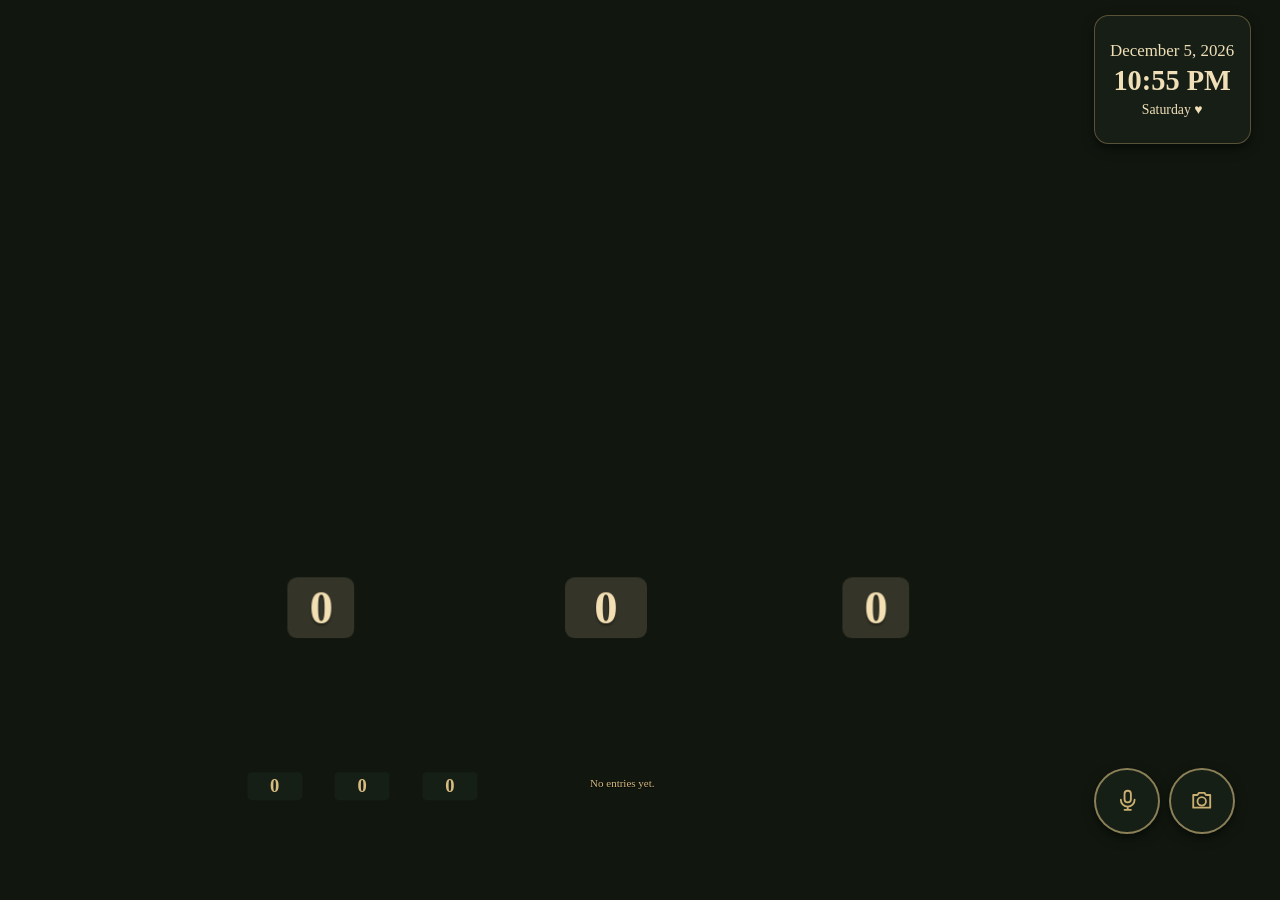
==== index.html @ 769a9349 "Add files via upload" ====
<!doctype html>
<html lang="en">
<head>
  <meta charset="utf-8">
  <meta name="viewport" content="width=device-width,initial-scale=1,viewport-fit=cover,user-scalable=yes">
  <meta name="theme-color" content="#172017">
  <meta name="apple-mobile-web-app-capable" content="yes">
  <meta name="apple-mobile-web-app-status-bar-style" content="black-translucent">
  <meta name="apple-mobile-web-app-title" content="Coop County">
  <link rel="manifest" href="manifest.webmanifest">
  <link rel="apple-touch-icon" href="assets/icons/icon-180.png">
  <title>Coop County</title>
  <style>
    :root{
      --ink:#f0d9a6;
      --ink-soft:#d7bb80;
      --panel:#172017;
      --panel-2:#202a1d;
      --edge:#706142;
      --shadow:rgba(0,0,0,.56);
      --focus:#fff1c8;
      --safe-top:env(safe-area-inset-top,0px);
      --safe-right:env(safe-area-inset-right,0px);
      --safe-bottom:env(safe-area-inset-bottom,0px);
      --safe-left:env(safe-area-inset-left,0px);
    }
    *{box-sizing:border-box}
    html,body{margin:0;min-height:100%;background:#11170f;color:var(--ink);font-family:Georgia,"Times New Roman",serif}
    body{overflow:auto;padding:var(--safe-top) var(--safe-right) var(--safe-bottom) var(--safe-left)}
    button,input,textarea{font:inherit}
    button{touch-action:manipulation}
    .app-shell{min-height:100svh;display:grid;place-items:center;background:#11170f}
    .illustration{
      position:relative;
      width:min(100vw,calc(100svh * 1.5));
      aspect-ratio:3/2;
      max-height:100svh;
      background:url("coop-county-master.png") center/100% 100% no-repeat;
      overflow:hidden;
      isolation:isolate;
    }
    .hotspot,.count-btn,.capture-btn,.view-all{
      appearance:none;border:0;background:transparent;color:inherit;position:absolute;cursor:pointer;
    }
    .hotspot:focus-visible,.count-btn:focus-visible,.capture-btn:focus-visible,.view-all:focus-visible{
      outline:3px solid var(--focus);outline-offset:2px;border-radius:10px;
    }
    .hotspot{border-radius:14px}
    .hotspot:hover{box-shadow:inset 0 0 0 2px rgba(240,217,166,.36)}
    .clock{
      position:absolute;left:85.45%;top:1.8%;width:12.25%;height:15.1%;
      border-radius:1.15vw;background:rgba(23,32,23,.96);border:1px solid rgba(160,139,91,.48);
      box-shadow:0 .35vw .85vw var(--shadow);display:flex;flex-direction:column;align-items:center;justify-content:center;
      text-align:center;color:#f0dfb7;line-height:1.05;padding:.55vw;
    }
    .clock .date{font-size:clamp(11px,1.32vw,24px)}
    .clock .time{font-size:clamp(18px,2.22vw,40px);font-weight:700;margin:.5vw 0}
    .clock .day-note{font-size:clamp(10px,1.08vw,20px);white-space:nowrap}
    .counter-value{
      position:absolute;transform:translate(-50%,-50%);z-index:3;min-width:5.25%;height:7.2%;
      display:grid;place-items:center;border-radius:.75vw;
      color:#f3dfb3;font-size:clamp(25px,3.65vw,68px);line-height:1;font-weight:700;
      background:rgba(57,58,45,.88);backdrop-filter:blur(5px);-webkit-backdrop-filter:blur(5px);
      text-shadow:0 2px 2px rgba(0,0,0,.45);
    }
    #lucyValue{left:25.1%;top:71.2%}
    #totalValue{left:47.35%;top:71.2%;min-width:6.4%}
    #ethelValue{left:68.45%;top:71.2%}
    .count-btn{z-index:5;width:5.15%;height:5.35%;bottom:15.9%;border-radius:.45vw}
    .count-btn.minus.lucy{left:20.45%}.count-btn.plus.lucy{left:25.7%}
    .count-btn.minus.ethel{left:63.25%}.count-btn.plus.ethel{left:68.55%}
    .count-btn:active{background:rgba(240,217,166,.14)}
    .log-btn{left:40.55%;top:78.4%;width:14.2%;height:4.9%;z-index:6;border-radius:.5vw}
    .side-scratch{left:78.45%;top:51.45%;width:18.75%;height:9.1%}
    .side-journal{left:78.45%;top:60.65%;width:18.75%;height:8.8%}
    .side-tools{left:78.45%;top:69.55%;width:18.75%;height:8.8%}
    .overview-hotspot{left:15.1%;top:86.45%;width:26.45%;height:11.95%}
    .recent-hotspot{left:41.6%;top:86.45%;width:43.2%;height:11.95%}
    .view-all{left:76.35%;top:93.7%;width:6.7%;height:3.9%;z-index:6;border-radius:.4vw}
    .metric-value{
      position:absolute;z-index:4;top:92.1%;transform:translate(-50%,-50%);min-width:4.3%;height:3.25%;
      display:grid;place-items:center;background:rgba(23,32,23,.94);color:var(--ink-soft);font-weight:700;
      font-size:clamp(12px,1.45vw,26px);border-radius:.35vw;
    }
    #metricTotal{left:21.45%}#metricAverage{left:28.3%}#metricBest{left:35.15%}
    .recent-lines{
      position:absolute;z-index:4;left:46.1%;top:90.9%;width:28.4%;height:5.6%;pointer-events:none;
      color:var(--ink-soft);font-size:clamp(8px,.86vw,16px);line-height:1.45;overflow:hidden;
      text-shadow:0 1px 1px #000;
    }
    .capture-pair{position:absolute;z-index:8;right:3.55%;bottom:2.3%;display:flex;gap:.65vw;align-items:center}
    .capture-btn{
      position:relative;width:clamp(44px,5.15vw,78px);aspect-ratio:1;border-radius:50%;
      background:rgba(23,32,23,.94);border:2px solid rgba(212,187,128,.62);box-shadow:0 .3vw .8vw var(--shadow);
      display:grid;place-items:center;color:#caae72;
    }
    .capture-btn svg{width:51%;height:51%;fill:none;stroke:currentColor;stroke-width:1.75;stroke-linecap:round;stroke-linejoin:round}
    .capture-btn.listening{animation:pulse 1s ease-in-out infinite}
    @keyframes pulse{50%{box-shadow:0 0 0 .55vw rgba(212,187,128,.25),0 .3vw .8vw var(--shadow)}}
    .sr-only{position:absolute;width:1px;height:1px;padding:0;margin:-1px;overflow:hidden;clip:rect(0,0,0,0);white-space:nowrap;border:0}
    .modal-backdrop{position:fixed;inset:0;z-index:30;background:rgba(7,10,7,.62);display:none;align-items:center;justify-content:center;padding:18px}
    .modal-backdrop.open{display:flex}
    .modal{
      width:min(560px,96vw);max-height:min(82svh,720px);overflow:auto;background:linear-gradient(180deg,#202b1f,#141c15);
      color:#f0d9a6;border:1px solid #7d6c49;border-radius:18px;box-shadow:0 20px 60px rgba(0,0,0,.65);padding:20px;
    }
    .modal header{display:flex;align-items:center;justify-content:space-between;gap:14px;margin-bottom:14px}
    .modal h2{margin:0;font-size:clamp(22px,4vw,34px);font-weight:500}
    .close{border:1px solid #806e4b;background:#2b3929;color:#f0d9a6;border-radius:50%;width:42px;height:42px;font-size:24px;cursor:pointer}
    .modal label{display:block;margin:.8rem 0 .35rem}
    .modal input[type=text],.modal textarea{width:100%;border:1px solid #8b7750;background:#f4ead4;color:#302318;border-radius:10px;padding:11px 12px;font-size:16px}
    .modal textarea{min-height:130px;resize:vertical}
    .actions{display:flex;flex-wrap:wrap;gap:9px;margin-top:12px}
    .action{border:1px solid #8c7650;background:#2a3828;color:#f0d9a6;border-radius:10px;padding:10px 14px;cursor:pointer}
    .action.primary{background:#70502f}
    .list{display:grid;gap:9px;margin-top:14px}
    .list-item{display:grid;grid-template-columns:auto minmax(0,1fr) auto;gap:10px;align-items:center;border-top:1px solid rgba(205,178,116,.25);padding-top:10px}
    .list-item.done .item-text{text-decoration:line-through;opacity:.58}
    .scratch-add{margin-top:14px}
    .scratch-add-row{display:grid;grid-template-columns:minmax(0,1fr) auto;gap:9px;align-items:stretch}
    .scratch-add-row input{min-width:0}
    .scratch-toolbar{display:flex;justify-content:space-between;align-items:center;gap:10px;flex-wrap:wrap;margin-top:14px}
    .scratch-filters{display:flex;gap:7px;flex-wrap:wrap}
    .scratch-filter.active{background:#70502f;border-color:#b99b67}
    .scratch-summary{margin:12px 0 0;color:#cdb47b;font-size:.92rem}
    .scratch-list{margin-top:7px}
    .scratch-check{width:22px;height:22px;accent-color:#9a7449;cursor:pointer}
    .scratch-actions{display:flex;gap:6px;flex-wrap:wrap;justify-content:flex-end}
    .scratch-actions .action{padding:7px 10px}
    .scratch-empty{border:1px dashed rgba(205,178,116,.34);border-radius:10px;padding:18px;text-align:center;color:#cdb47b}
    .item-text{overflow-wrap:anywhere;line-height:1.35}
    @media (max-width:520px){
      .scratch-add-row{grid-template-columns:1fr}
      .scratch-toolbar{align-items:stretch}
      .scratch-filters{width:100%}
      .scratch-filters .action{flex:1}
      .scratch-toolbar>#clearDone{width:100%}
      .list-item{grid-template-columns:auto minmax(0,1fr)}
      .scratch-actions{grid-column:2;justify-content:flex-start}
    }
    .journal-form{border:1px solid rgba(205,178,116,.28);border-radius:14px;padding:14px;background:rgba(255,255,255,.025)}
    .journal-form-grid{display:grid;grid-template-columns:1fr 1fr;gap:10px}
    .journal-photo-preview{display:none;margin-top:10px;position:relative}
    .journal-photo-preview.show{display:block}
    .journal-photo-preview img{display:block;width:100%;max-height:260px;object-fit:cover;border-radius:12px;border:1px solid rgba(205,178,116,.35)}
    .journal-entry-head{display:flex;justify-content:space-between;gap:10px;align-items:flex-start}
    .journal-badge{display:inline-block;border:1px solid rgba(205,178,116,.35);border-radius:999px;padding:3px 8px;color:#d7bb80;font-size:.75rem;white-space:nowrap}
    .journal-entry-actions{display:flex;gap:7px;flex-wrap:wrap;margin-top:9px}
    .journal-entry-actions .action{padding:7px 10px}
    .journal-entry-photo{cursor:pointer;border:0;background:transparent;padding:0;width:100%;text-align:left}
    .journal-empty{border:1px dashed rgba(205,178,116,.34);border-radius:10px;padding:18px;text-align:center;color:#cdb47b}
    .photo-lightbox{position:fixed;inset:0;z-index:60;background:rgba(0,0,0,.88);display:none;align-items:center;justify-content:center;padding:20px}
    .photo-lightbox.open{display:flex}
    .photo-lightbox img{max-width:96vw;max-height:88svh;border-radius:12px;box-shadow:0 20px 60px rgba(0,0,0,.7)}
    .photo-lightbox .close{position:absolute;right:18px;top:calc(18px + var(--safe-top))}
    @media (max-width:520px){.journal-form-grid{grid-template-columns:1fr}.journal-entry-head{display:block}.journal-badge{margin-top:5px}}

    .tool-section{border:1px solid rgba(205,178,116,.28);border-radius:14px;padding:14px;margin-top:12px;background:rgba(255,255,255,.025)}
    .tool-section h3{margin:0 0 6px;font-size:1.08rem}
    .tool-section p{margin:0 0 10px;color:#cdb47b;line-height:1.4}
    .tool-grid{display:grid;grid-template-columns:repeat(2,minmax(0,1fr));gap:9px}
    .tool-grid .action{width:100%;text-align:center}
    .tool-stats{display:grid;grid-template-columns:repeat(2,minmax(0,1fr));gap:9px;margin-top:10px}
    .tool-stat{border:1px solid rgba(205,178,116,.24);border-radius:10px;padding:10px;background:rgba(0,0,0,.14)}
    .tool-stat strong{display:block;font-size:1.35rem;color:#f0d9a6}
    .tool-stat span{display:block;color:#cdb47b;font-size:.8rem;margin-top:2px}
    .status-line{display:flex;align-items:center;justify-content:space-between;gap:10px;border-top:1px solid rgba(205,178,116,.22);padding-top:10px;margin-top:10px}
    .status-pill{display:inline-flex;align-items:center;gap:7px;border:1px solid rgba(205,178,116,.32);border-radius:999px;padding:5px 9px;font-size:.82rem}
    .status-dot{width:9px;height:9px;border-radius:50%;background:#b75547}.status-dot.online{background:#7ca45e}
    .action.danger{background:#6e302b;border-color:#a4584e}.action.success{background:#3d6338;border-color:#6e965f}
    .tool-file{display:none}
    @media (max-width:520px){.tool-grid,.tool-stats{grid-template-columns:1fr}}
    .entry{border-top:1px solid rgba(205,178,116,.25);padding:10px 0;line-height:1.4}
    .entry time{display:block;color:#cdb47b;font-size:.88rem;margin-bottom:2px}
    .entry img{max-width:100%;border-radius:10px;margin-top:8px}
    .status{position:fixed;z-index:40;left:50%;bottom:calc(18px + var(--safe-bottom));transform:translateX(-50%);max-width:min(90vw,620px);background:#172017;color:#f0d9a6;border:1px solid #887550;border-radius:999px;padding:10px 16px;box-shadow:0 8px 25px rgba(0,0,0,.45);opacity:0;pointer-events:none;transition:opacity .2s}
    .status.show{opacity:1}
    .device-note{font-size:.85rem;color:#cdb47b;margin-top:10px}
    @media (max-aspect-ratio:3/2){
      .illustration{width:100vw;height:auto;max-height:none}
      .app-shell{align-items:start}
    }
    @media (orientation:portrait) and (max-width:800px){
      body{background:#11170f}
      .app-shell{min-height:auto;display:block;overflow-x:auto;overscroll-behavior-x:contain}
      .illustration{width:150vw;max-width:none;min-width:760px}
      .capture-pair{right:3.4%}
    }
    html[data-os="ios"] .capture-btn,html[data-os="android"] .capture-btn{min-width:48px}

    /* Phase 2 Item 4: Production Center and tucked-away utility links */
    .utility-link-list{display:grid;gap:9px;margin-top:12px}
    .utility-link-card{border:1px solid rgba(205,178,116,.28);border-radius:12px;padding:11px;background:rgba(0,0,0,.14)}
    .utility-link-card strong{display:block;font-size:1.03rem;overflow-wrap:anywhere}
    .utility-link-card a{display:block;color:#e1c384;margin-top:4px;overflow-wrap:anywhere}
    .utility-link-card p{white-space:pre-wrap;margin:7px 0 0;color:#cdb47b}
    .utility-link-actions{display:flex;gap:7px;flex-wrap:wrap;margin-top:10px}
    .utility-link-actions .action{padding:7px 10px}
    .production-summary{display:grid;grid-template-columns:repeat(2,minmax(0,1fr));gap:9px}
    .production-stat{border:1px solid rgba(205,178,116,.25);border-radius:12px;padding:12px;background:rgba(0,0,0,.14)}
    .production-stat strong{display:block;font-size:1.55rem;color:#f0d9a6}
    .production-stat span{display:block;color:#cdb47b;font-size:.78rem;margin-top:3px}
    .trend-line{margin-top:12px;border:1px solid rgba(205,178,116,.25);border-radius:12px;padding:12px;background:rgba(255,255,255,.025);line-height:1.45}
    .production-chart{display:grid;grid-template-columns:repeat(7,minmax(0,1fr));gap:7px;align-items:end;min-height:210px;margin-top:14px;padding:14px 8px 8px;border:1px solid rgba(205,178,116,.24);border-radius:12px;background:rgba(0,0,0,.14)}
    .production-day{height:180px;display:grid;grid-template-rows:22px 1fr 22px;align-items:end;justify-items:center;min-width:0}
    .production-value{font:700 .76rem/1 system-ui,sans-serif}
    .production-bar{width:min(32px,72%);height:var(--height);min-height:3px;border-radius:7px 7px 3px 3px;background:linear-gradient(180deg,#f1d99e,#a7803f)}
    .production-label{color:#cdb47b;font:700 .68rem/1 system-ui,sans-serif;white-space:nowrap}
    .submodal-note{color:#cdb47b;font-size:.9rem}
    @media(max-width:520px){.production-summary{grid-template-columns:1fr}.production-chart{gap:3px}.production-label{font-size:.59rem}}

    /* Phase 2 Item 5: full 30-Day Overview */
    .overview-intro{margin:0 0 12px;color:#cdb47b;line-height:1.45}
    .overview-section{margin-top:14px;border:1px solid rgba(205,178,116,.25);border-radius:14px;padding:13px;background:rgba(255,255,255,.025)}
    .overview-section h3{margin:0 0 9px;font-size:1.05rem}
    .overview-split{display:grid;grid-template-columns:repeat(2,minmax(0,1fr));gap:9px}
    .coop-total{border:1px solid rgba(205,178,116,.24);border-radius:12px;padding:12px;background:rgba(0,0,0,.14)}
    .coop-total strong{display:block;font-size:1.45rem}.coop-total span{display:block;color:#cdb47b;font-size:.8rem;margin-top:3px}
    .split-track{height:12px;border-radius:999px;overflow:hidden;background:#263122;display:flex;margin-top:10px;border:1px solid rgba(205,178,116,.22)}
    .split-lucy{background:#c59a57}.split-ethel{background:#7f9563}
    .calendar-grid{display:grid;grid-template-columns:repeat(7,minmax(0,1fr));gap:6px;margin-top:10px}
    .calendar-weekday{text-align:center;color:#cdb47b;font:700 .68rem/1 system-ui,sans-serif;padding:2px 0}
    .calendar-day{min-height:58px;border:1px solid rgba(205,178,116,.22);border-radius:9px;padding:6px;background:rgba(0,0,0,var(--day-alpha));display:flex;flex-direction:column;justify-content:space-between;gap:5px}
    .calendar-day.outside{visibility:hidden}
    .calendar-day.today{outline:2px solid #e1c384;outline-offset:1px}
    .calendar-date{font:700 .7rem/1 system-ui,sans-serif;color:#cdb47b}
    .calendar-eggs{font:800 1rem/1 system-ui,sans-serif;color:#f0d9a6}
    .calendar-eggs small{display:block;font-size:.58rem;color:#cdb47b;margin-top:3px;font-weight:700}
    .overview-history{display:grid;gap:7px;max-height:245px;overflow:auto;padding-right:3px}
    .overview-history-row{display:grid;grid-template-columns:minmax(0,1fr) auto;gap:10px;align-items:center;border-top:1px solid rgba(205,178,116,.19);padding-top:8px}
    .overview-history-row:first-child{border-top:0;padding-top:0}
    .overview-history-row time{display:block;color:#cdb47b;font-size:.78rem}.overview-history-row strong{font-size:1rem}
    .overview-history-count{font:800 1.15rem/1 system-ui,sans-serif;color:#f0d9a6;white-space:nowrap}
    @media(max-width:520px){.overview-split{grid-template-columns:1fr}.calendar-grid{gap:4px}.calendar-day{min-height:51px;padding:5px}.calendar-date{font-size:.62rem}.calendar-eggs{font-size:.9rem}}

    @media (prefers-reduced-motion:reduce){*{animation:none!important;transition:none!important}}
  </style>
</head>
<body>
  <main class="app-shell">
    <section class="illustration" aria-label="Coop County interactive egg tracker">
      <div class="clock" aria-live="polite">
        <div class="date" id="clockDate"></div>
        <div class="time" id="clockTime"></div>
        <div class="day-note" id="clockNote">Another good day ♥</div>
      </div>

      <div class="counter-value" id="lucyValue" aria-live="polite">0</div>
      <div class="counter-value" id="totalValue" aria-live="polite">0</div>
      <div class="counter-value" id="ethelValue" aria-live="polite">0</div>

      <button class="count-btn minus lucy" type="button" data-counter="lucy" data-delta="-1" aria-label="Subtract one egg from Lucy"></button>
      <button class="count-btn plus lucy" type="button" data-counter="lucy" data-delta="1" aria-label="Add one egg to Lucy"></button>
      <button class="count-btn minus ethel" type="button" data-counter="ethel" data-delta="-1" aria-label="Subtract one egg from Ethel"></button>
      <button class="count-btn plus ethel" type="button" data-counter="ethel" data-delta="1" aria-label="Add one egg to Ethel"></button>
      <button class="hotspot log-btn" type="button" id="logGathering" aria-label="Log today's gathering"></button>

      <button class="hotspot side-scratch" type="button" data-open="scratchModal" aria-label="Open Chicken Scratch to-do list"></button>
      <button class="hotspot side-journal" type="button" data-open="journalModal" aria-label="Open Farm Journal"></button>
      <button class="hotspot side-tools" type="button" data-open="toolsModal" aria-label="Open Tool Shed"></button>
      <button class="hotspot overview-hotspot" type="button" data-open="overviewModal" aria-label="Open 30-day overview"></button>
      <button class="hotspot recent-hotspot" type="button" data-open="journalModal" aria-label="Open recent journal entries"></button>
      <button class="view-all" type="button" data-open="journalModal" aria-label="View all journal entries"></button>

      <div class="metric-value" id="metricTotal">0</div>
      <div class="metric-value" id="metricAverage">0</div>
      <div class="metric-value" id="metricBest">0</div>
      <div class="recent-lines" id="recentLines">No entries yet.</div>

      <div class="capture-pair" aria-label="Capture tools">
        <button class="capture-btn" id="micButton" type="button" aria-label="Speak Lucy and Ethel egg counts" title="Voice egg count">
          <svg viewBox="0 0 24 24" aria-hidden="true">
            <rect x="9" y="3" width="6" height="11" rx="3"></rect>
            <path d="M5.5 11.5a6.5 6.5 0 0 0 13 0M12 18v3M9 21h6"></path>
          </svg>
        </button>
        <button class="capture-btn" id="cameraButton" type="button" aria-label="Take or choose a photo" title="Camera">
          <svg viewBox="0 0 24 24" aria-hidden="true">
            <path d="M4 7h4l1.4-2h5.2L16 7h4v12H4z"></path>
            <circle cx="12" cy="13" r="4"></circle>
          </svg>
        </button>
        <input class="sr-only" id="cameraInput" type="file" accept="image/*" capture="environment">
      </div>
    </section>
  </main>

  <div class="modal-backdrop" id="scratchModal" role="dialog" aria-modal="true" aria-labelledby="scratchTitle">
    <section class="modal">
      <header><h2 id="scratchTitle">Chicken Scratch</h2><button class="close" type="button" data-close aria-label="Close">×</button></header>
      <p>Keep the little coop chores from wandering off. Add a task, check it when it is done, or edit it anytime.</p>
      <form id="todoForm" class="scratch-add" autocomplete="off">
        <label for="todoInput">What needs doing?</label>
        <div class="scratch-add-row">
          <input id="todoInput" type="text" maxlength="120" placeholder="Refill oyster shell, fix the latch…">
          <button class="action primary" id="addTodo" type="submit">Add</button>
        </div>
      </form>
      <div class="scratch-toolbar" aria-label="Chicken Scratch filters">
        <div class="scratch-filters" role="group" aria-label="Show tasks">
          <button class="action scratch-filter active" type="button" data-todo-filter="all" aria-pressed="true">All</button>
          <button class="action scratch-filter" type="button" data-todo-filter="open" aria-pressed="false">To do</button>
          <button class="action scratch-filter" type="button" data-todo-filter="done" aria-pressed="false">Done</button>
        </div>
        <button class="action" id="clearDone" type="button">Clear completed</button>
      </div>
      <p class="scratch-summary" id="todoSummary" aria-live="polite"></p>
      <div class="list scratch-list" id="todoList"></div>
    </section>
  </div>

  <div class="modal-backdrop" id="journalModal" role="dialog" aria-modal="true" aria-labelledby="journalTitle">
    <section class="modal">
      <header><h2 id="journalTitle">Farm Journal</h2><button class="close" type="button" data-close aria-label="Close">×</button></header>
      <p>Gatherings are recorded automatically. Add observations, memories, or anything worth keeping.</p>
      <form id="journalForm" class="journal-form" autocomplete="off">
        <input type="hidden" id="journalEditType" value="">
        <input type="hidden" id="journalEditId" value="">
        <div class="journal-form-grid">
          <div><label for="journalDate">Date and time</label><input id="journalDate" type="datetime-local"></div>
          <div><label for="journalPhotoInput">Photo</label><input id="journalPhotoInput" type="file" accept="image/*" capture="environment"></div>
        </div>
        <label for="journalText">Journal note</label>
        <textarea id="journalText" maxlength="2000" placeholder="What happened around the coop today?"></textarea>
        <div class="journal-photo-preview" id="journalPhotoPreview"><img id="journalPreviewImage" alt="Photo ready for this journal entry"><div class="actions"><button class="action" id="removeJournalPhoto" type="button">Remove photo</button></div></div>
        <div class="actions">
          <button class="action primary" id="saveJournal" type="submit">Save entry</button>
          <button class="action" id="cancelJournalEdit" type="button" hidden>Cancel edit</button>
        </div>
      </form>
      <div class="list" id="journalList"></div>
    </section>
  </div>

  <div class="photo-lightbox" id="photoLightbox" role="dialog" aria-modal="true" aria-label="Journal photo">
    <button class="close" id="closeLightbox" type="button" aria-label="Close photo">×</button>
    <img id="lightboxImage" alt="Journal photo enlarged">
  </div>

  <div class="modal-backdrop" id="toolsModal" role="dialog" aria-modal="true" aria-labelledby="toolsTitle">
    <section class="modal">
      <header><h2 id="toolsTitle">Tool Shed</h2><button class="close" type="button" data-close aria-label="Close">×</button></header>
      <p>Your Coop County control center for backups, exports, resets, and app status.</p>

      <section class="tool-section" aria-labelledby="backupHeading">
        <h3 id="backupHeading">Backup &amp; Restore</h3>
        <p>Save one complete backup containing egg history, Farm Journal, Chicken Scratch, current counts, and photos.</p>
        <div class="tool-grid">
          <button class="action primary" id="exportBackup" type="button">Download full backup</button>
          <button class="action" id="restoreBackup" type="button">Restore a backup</button>
        </div>
        <input class="tool-file" id="restoreInput" type="file" accept="application/json,.json">
      </section>

      <section class="tool-section" aria-labelledby="exportHeading">
        <h3 id="exportHeading">CSV Exports</h3>
        <p>Open these files in Excel, Google Sheets, or another spreadsheet program.</p>
        <div class="tool-grid">
          <button class="action" id="exportCsv" type="button">Egg history CSV</button>
          <button class="action" id="exportJournalCsv" type="button">Farm Journal CSV</button>
          <button class="action" id="exportScratchCsv" type="button">Chicken Scratch CSV</button>
        </div>
      </section>

      <section class="tool-section" aria-labelledby="resetHeading">
        <h3 id="resetHeading">Reset Options</h3>
        <p>Each reset asks for confirmation before anything is removed.</p>
        <div class="tool-grid">
          <button class="action" id="resetCurrent" type="button">Reset current counts</button>
          <button class="action" id="resetScratch" type="button">Clear Chicken Scratch</button>
          <button class="action" id="resetJournal" type="button">Clear Farm Journal</button>
          <button class="action danger" id="clearAll" type="button">Factory reset all data</button>
        </div>
      </section>

      <section class="tool-section" aria-labelledby="connectionsHeading">
        <h3 id="connectionsHeading">Connections</h3>
        <p>Useful links stay tucked inside the Tool Shed and never clutter the main farm screen.</p>
        <div class="tool-grid">
          <button class="action" id="openSocialLinks" type="button">Social Links</button>
          <button class="action" id="openWeatherLink" type="button">Weather Link</button>
        </div>
      </section>

      <section class="tool-section" aria-labelledby="statusHeading">
        <h3 id="statusHeading">App &amp; Data Status</h3>
        <div class="tool-stats">
          <div class="tool-stat"><strong id="toolGatherings">0</strong><span>Gatherings</span></div>
          <div class="tool-stat"><strong id="toolJournal">0</strong><span>Journal notes</span></div>
          <div class="tool-stat"><strong id="toolTasks">0</strong><span>Scratch tasks</span></div>
          <div class="tool-stat"><strong id="toolStorage">0 KB</strong><span>Local storage used</span></div>
        </div>
        <div class="status-line"><span>Version <strong id="appVersion">Phase 2 · Item 5</strong></span><span class="status-pill"><span class="status-dot" id="connectionDot"></span><span id="connectionText">Checking…</span></span></div>
        <div class="actions"><button class="action success" id="checkUpdate" type="button">Check for app update</button></div>
      </section>
      <p class="device-note" id="deviceNote"></p>
    </section>
  </div>

  <div class="modal-backdrop" id="socialModal" role="dialog" aria-modal="true" aria-labelledby="socialTitle">
    <section class="modal">
      <header><h2 id="socialTitle">Social Links</h2><button class="close" type="button" data-close aria-label="Close">×</button></header>
      <p class="submodal-note">Add any site, its link, and private notes. Coop County only stores and opens the links you choose.</p>
      <form id="socialForm" class="journal-form" autocomplete="off">
        <input type="hidden" id="socialEditId" value="">
        <label for="socialName">Site or connection name</label>
        <input id="socialName" type="text" maxlength="100" placeholder="Facebook, farm website, YouTube…" required>
        <label for="socialUrl">Link</label>
        <input id="socialUrl" type="text" inputmode="url" maxlength="1000" placeholder="https://…" required>
        <label for="socialNotes">Notes (optional)</label>
        <textarea id="socialNotes" maxlength="1000" placeholder="Login reminder, posting notes, contact details…"></textarea>
        <div class="actions"><button class="action primary" id="saveSocial" type="submit">Save link</button><button class="action" id="cancelSocialEdit" type="button" hidden>Cancel edit</button></div>
      </form>
      <div class="utility-link-list" id="socialList"></div>
    </section>
  </div>

  <div class="modal-backdrop" id="weatherModal" role="dialog" aria-modal="true" aria-labelledby="weatherTitle">
    <section class="modal">
      <header><h2 id="weatherTitle">Weather Link</h2><button class="close" type="button" data-close aria-label="Close">×</button></header>
      <p class="submodal-note">Choose any local weather website. Coop County opens it; the weather service supplies the forecast.</p>
      <form id="weatherForm" class="journal-form" autocomplete="off">
        <label for="weatherUrl">Preferred local weather link</label>
        <input id="weatherUrl" type="text" inputmode="url" maxlength="1000" placeholder="https://weather.gov/…">
        <div class="actions"><button class="action primary" type="submit">Save weather link</button><button class="action success" id="launchWeather" type="button">Open weather</button><button class="action" id="clearWeather" type="button">Clear</button></div>
      </form>
    </section>
  </div>

  <div class="modal-backdrop" id="overviewModal" role="dialog" aria-modal="true" aria-labelledby="overviewTitle">
    <section class="modal">
      <header><h2 id="overviewTitle">30-Day Overview</h2><button class="close" type="button" data-close aria-label="Close">×</button></header>
      <div id="overviewDetails"></div>
    </section>
  </div>

  <div class="status" id="status" aria-live="polite"></div>

  <script>
  (()=>{
    'use strict';
    const KEY='coopCountyInteractiveIllustrationV1';
    const fresh={lucy:0,ethel:0,gatherings:[],todos:[],journal:[],socialLinks:[],weatherUrl:'',pendingPhoto:null};
    let state=load();
    state.todos=Array.isArray(state.todos)?state.todos.map((todo,index)=>({id:todo.id||`scratch-${Date.now()}-${index}`,text:String(todo.text||'').trim(),done:Boolean(todo.done),createdAt:todo.createdAt||new Date().toISOString()})).filter(todo=>todo.text):[];
    state.gatherings=Array.isArray(state.gatherings)?state.gatherings.map((g,index)=>({...g,id:g.id||`gathering-${new Date(g.time||Date.now()).getTime()}-${index}`})):[];
    state.journal=Array.isArray(state.journal)?state.journal.map((j,index)=>({...j,id:j.id||`journal-${new Date(j.time||Date.now()).getTime()}-${index}`})):[];
    state.socialLinks=Array.isArray(state.socialLinks)?state.socialLinks.map((link,index)=>({id:link.id||`social-${Date.now()}-${index}`,name:String(link.name||'').trim(),url:String(link.url||'').trim(),notes:String(link.notes||'')})).filter(link=>link.name&&link.url):[];
    state.weatherUrl=String(state.weatherUrl||'');
    let todoFilter='all';
    let journalDraftPhoto=null;
    const $=id=>document.getElementById(id);
    const escapeHtml=v=>String(v).replace(/[&<>"']/g,c=>({"&":"&amp;","<":"&lt;",">":"&gt;","\"":"&quot;","'":"&#39;"}[c]));
    const safeUrl=value=>{const raw=String(value||'').trim();if(!raw)return '';try{const url=new URL(/^https?:\/\//i.test(raw)?raw:`https://${raw}`);return /^https?:$/.test(url.protocol)?url.href:''}catch{return ''}};

    function load(){try{return {...fresh,...JSON.parse(localStorage.getItem(KEY)||'{}')}}catch{return {...fresh}}}
    function save(){try{localStorage.setItem(KEY,JSON.stringify(state))}catch{showStatus('Storage is full. Export the log, then remove older photos.')}}

    function detectDevice(){
      const ua=navigator.userAgent||'';const platform=navigator.platform||'';let os='Other';let key='other';
      if(/iPad|iPhone|iPod/.test(ua)||(platform==='MacIntel'&&navigator.maxTouchPoints>1)){os='iOS / iPadOS';key='ios'}
      else if(/Android/i.test(ua)){os='Android';key='android'}
      else if(/Windows/i.test(ua)){os='Windows';key='windows'}
      else if(/Mac/i.test(platform)){os='macOS';key='mac'}
      document.documentElement.dataset.os=key;
      document.documentElement.dataset.orientation=matchMedia('(orientation:portrait)').matches?'portrait':'landscape';
      $('deviceNote').textContent=`Detected: ${os} · ${document.documentElement.dataset.orientation}. Layout and safe areas adapt automatically.`;
    }
    detectDevice();addEventListener('resize',detectDevice);addEventListener('orientationchange',()=>setTimeout(detectDevice,150));

    function updateClock(){
      const d=new Date();
      $('clockDate').textContent=new Intl.DateTimeFormat(undefined,{month:'long',day:'numeric',year:'numeric'}).format(d);
      $('clockTime').textContent=new Intl.DateTimeFormat(undefined,{hour:'numeric',minute:'2-digit'}).format(d);
      $('clockNote').textContent=new Intl.DateTimeFormat(undefined,{weekday:'long'}).format(d)+' ♥';
    }
    updateClock();setInterval(updateClock,1000);

    function formatDate(iso){return new Intl.DateTimeFormat(undefined,{dateStyle:'medium',timeStyle:'short'}).format(new Date(iso))}
    function showStatus(text){const s=$('status');s.textContent=text;s.classList.add('show');clearTimeout(showStatus.t);showStatus.t=setTimeout(()=>s.classList.remove('show'),3300)}

    function render(){
      $('lucyValue').textContent=state.lucy;
      $('ethelValue').textContent=state.ethel;
      $('totalValue').textContent=state.lucy+state.ethel;

      const cutoff=Date.now()-30*86400000;
      const g30=state.gatherings.filter(g=>new Date(g.time).getTime()>=cutoff);
      const total=g30.reduce((sum,g)=>sum+g.total,0);
      const avg=g30.length?(total/g30.length).toFixed(1):'0';
      const best=g30.length?Math.max(...g30.map(g=>g.total)):0;
      $('metricTotal').textContent=total;
      $('metricAverage').textContent=avg;
      $('metricBest').textContent=best;

      const combined=[
        ...state.gatherings.map(g=>({id:g.id,time:g.time,text:`Lucy ${g.lucy}, Ethel ${g.ethel} — ${g.total} eggs${g.note?`\n${g.note}`:''}`,photo:g.photo,type:'gathering',lucy:g.lucy,ethel:g.ethel,total:g.total,note:g.note||''})),
        ...state.journal.map(j=>({...j,type:'note'}))
      ].sort((a,b)=>new Date(b.time)-new Date(a.time));
      $('recentLines').innerHTML=combined.length?combined.slice(0,2).map(e=>`${escapeHtml(new Intl.DateTimeFormat(undefined,{month:'short',day:'numeric'}).format(new Date(e.time)))} — ${escapeHtml(e.text)}`).join('<br>'):'No entries yet.';

      const openTodos=state.todos.filter(todo=>!todo.done).length;
      const doneTodos=state.todos.length-openTodos;
      $('todoSummary').textContent=state.todos.length?`${openTodos} to do · ${doneTodos} finished`:'Your scratch list is clear.';
      document.querySelectorAll('[data-todo-filter]').forEach(button=>{
        const active=button.dataset.todoFilter===todoFilter;
        button.classList.toggle('active',active);
        button.setAttribute('aria-pressed',String(active));
      });
      $('clearDone').disabled=doneTodos===0;
      $('todoList').innerHTML='';
      const visibleTodos=state.todos.filter(todo=>todoFilter==='all'||(todoFilter==='done'?todo.done:!todo.done));
      visibleTodos.forEach(todo=>{
        const row=document.createElement('div');row.className='list-item'+(todo.done?' done':'');
        const check=document.createElement('input');check.type='checkbox';check.className='scratch-check';check.checked=todo.done;check.setAttribute('aria-label',`${todo.done?'Mark not done':'Mark completed'}: ${todo.text}`);
        check.addEventListener('change',()=>{todo.done=check.checked;save();render()});
        const text=document.createElement('div');text.className='item-text';text.textContent=todo.text;
        const actions=document.createElement('div');actions.className='scratch-actions';
        const edit=document.createElement('button');edit.className='action';edit.type='button';edit.textContent='Edit';
        edit.addEventListener('click',()=>{const next=prompt('Edit this Chicken Scratch item:',todo.text);if(next===null)return;const clean=next.trim().slice(0,120);if(!clean){showStatus('The task was left unchanged.');return}todo.text=clean;save();render();showStatus('Chicken Scratch updated.');});
        const remove=document.createElement('button');remove.className='action';remove.type='button';remove.textContent='Remove';
        remove.addEventListener('click',()=>{state.todos=state.todos.filter(item=>item.id!==todo.id);save();render();showStatus('Task removed.');});
        actions.append(edit,remove);row.append(check,text,actions);$('todoList').append(row);
      });
      if(!visibleTodos.length){
        const message=todoFilter==='done'?'Nothing completed yet.':todoFilter==='open'?'No chores waiting.':'No chores on the list.';
        $('todoList').innerHTML=`<div class="scratch-empty">${message}</div>`;
      }

      $('journalList').innerHTML='';
      combined.forEach(e=>{
        const article=document.createElement('article');article.className='entry';
        const head=document.createElement('div');head.className='journal-entry-head';
        const when=document.createElement('time');when.textContent=formatDate(e.time);
        const badge=document.createElement('span');badge.className='journal-badge';badge.textContent=e.type==='gathering'?'Gathering':'Journal note';
        head.append(when,badge);
        const text=document.createElement('div');text.textContent=e.text;
        article.append(head,text);
        if(e.photo){const photoButton=document.createElement('button');photoButton.type='button';photoButton.className='journal-entry-photo';photoButton.setAttribute('aria-label','View attached photo');const img=document.createElement('img');img.src=e.photo;img.alt='Photo attached to journal entry';photoButton.append(img);photoButton.addEventListener('click',()=>openLightbox(e.photo));article.append(photoButton)}
        const actions=document.createElement('div');actions.className='journal-entry-actions';
        const edit=document.createElement('button');edit.type='button';edit.className='action';edit.textContent='Edit';edit.addEventListener('click',()=>beginJournalEdit(e));
        const remove=document.createElement('button');remove.type='button';remove.className='action';remove.textContent='Delete';remove.addEventListener('click',()=>deleteJournalEntry(e));
        actions.append(edit,remove);article.append(actions);$('journalList').append(article);
      });
      if(!combined.length)$('journalList').innerHTML='<div class="journal-empty">No journal entries yet.</div>';

      $('toolGatherings').textContent=state.gatherings.length;
      $('toolJournal').textContent=state.journal.length;
      $('toolTasks').textContent=state.todos.length;
      const storageBytes=new Blob([localStorage.getItem(KEY)||'']).size;
      $('toolStorage').textContent=storageBytes<1024?`${storageBytes} B`:`${(storageBytes/1024).toFixed(storageBytes>10240?0:1)} KB`;
      updateConnectionStatus();

      const dayMs=86400000;
      const todayStart=new Date();todayStart.setHours(0,0,0,0);
      const windowStart=new Date(todayStart);windowStart.setDate(windowStart.getDate()-29);
      const windowEnd=new Date(todayStart);windowEnd.setDate(windowEnd.getDate()+1);
      const rolling30=state.gatherings.filter(g=>{const t=new Date(g.time);return t>=windowStart&&t<windowEnd});
      const daily30=[];
      for(let i=0;i<30;i++){
        const d=new Date(windowStart);d.setDate(d.getDate()+i);
        const next=new Date(d);next.setDate(next.getDate()+1);
        const entries=rolling30.filter(g=>{const t=new Date(g.time);return t>=d&&t<next});
        daily30.push({date:d,entries,total:entries.reduce((n,g)=>n+Number(g.total||0),0),lucy:entries.reduce((n,g)=>n+Number(g.lucy||0),0),ethel:entries.reduce((n,g)=>n+Number(g.ethel||0),0)});
      }
      const rollingTotal=daily30.reduce((n,d)=>n+d.total,0);
      const activeDays=daily30.filter(d=>d.total>0).length;
      const quietDays=30-activeDays;
      const calendarAverage=(rollingTotal/30).toFixed(1);
      const activeAverage=activeDays?(rollingTotal/activeDays).toFixed(1):'0';
      const bestDay=daily30.reduce((best,d)=>d.total>best.total?d:best,{date:null,total:0});
      const bestDate=bestDay.date?new Intl.DateTimeFormat(undefined,{month:'short',day:'numeric'}).format(bestDay.date):'—';
      const lucy30=daily30.reduce((n,d)=>n+d.lucy,0),ethel30=daily30.reduce((n,d)=>n+d.ethel,0);
      const splitTotal=Math.max(1,lucy30+ethel30),lucyPct=Math.round(lucy30/splitTotal*100),ethelPct=100-lucyPct;
      const topCoop=lucy30===ethel30?'Tied':lucy30>ethel30?'Lucy':'Ethel';
      const last7=daily30.slice(-7).reduce((n,d)=>n+d.total,0),prior7=daily30.slice(-14,-7).reduce((n,d)=>n+d.total,0);
      const change=prior7?((last7-prior7)/prior7*100):null;
      const trend=change===null?(last7?'A first 7-day baseline is forming.':'Log gatherings to begin a trend.'):(change>1?`Up ${Math.abs(change).toFixed(0)}% from the prior 7 days.`:change<-1?`Down ${Math.abs(change).toFixed(0)}% from the prior 7 days.`:'Holding steady with the prior 7 days.');
      const maxDaily=Math.max(1,...daily30.map(d=>d.total));
      const firstWeekday=windowStart.getDay();
      const calendarBlanks=Array.from({length:firstWeekday},()=>'<div class="calendar-day outside" aria-hidden="true"></div>').join('');
      const weekdayLabels=['Sun','Mon','Tue','Wed','Thu','Fri','Sat'].map(d=>`<div class="calendar-weekday">${d}</div>`).join('');
      const calendarDays=daily30.map(day=>{
        const alpha=(.08+(day.total/maxDaily)*.42).toFixed(2);
        const isToday=day.date.getTime()===todayStart.getTime();
        const label=new Intl.DateTimeFormat(undefined,{weekday:'long',month:'long',day:'numeric'}).format(day.date);
        return `<div class="calendar-day${isToday?' today':''}" style="--day-alpha:${alpha}" aria-label="${escapeHtml(label)}: ${day.total} eggs"><span class="calendar-date">${new Intl.DateTimeFormat(undefined,{month:'short',day:'numeric'}).format(day.date)}</span><span class="calendar-eggs">${day.total}<small>${day.total===1?'egg':'eggs'}</small></span></div>`;
      }).join('');
      const recentRows=[...rolling30].sort((a,b)=>new Date(b.time)-new Date(a.time)).slice(0,10).map(g=>`<div class="overview-history-row"><div><strong>Lucy ${Number(g.lucy||0)} · Ethel ${Number(g.ethel||0)}</strong><time>${escapeHtml(formatDate(g.time))}</time></div><span class="overview-history-count">${Number(g.total||0)} eggs</span></div>`).join('');
      $('overviewDetails').innerHTML=`
        <p class="overview-intro">A complete rolling look at the last 30 calendar days, ending today.</p>
        <div class="production-summary">
          <div class="production-stat"><strong>${rollingTotal}</strong><span>Total eggs</span></div>
          <div class="production-stat"><strong>${calendarAverage}</strong><span>Average per calendar day</span></div>
          <div class="production-stat"><strong>${activeAverage}</strong><span>Average per gathering day</span></div>
          <div class="production-stat"><strong>${bestDay.total}</strong><span>Best day · ${escapeHtml(bestDate)}</span></div>
          <div class="production-stat"><strong>${activeDays}</strong><span>Days with production</span></div>
          <div class="production-stat"><strong>${quietDays}</strong><span>Days without entries</span></div>
        </div>
        <div class="trend-line"><strong>7-day trend:</strong> ${escapeHtml(trend)}</div>
        <section class="overview-section"><h3>Lucy &amp; Ethel</h3><div class="overview-split"><div class="coop-total"><strong>${lucy30}</strong><span>Lucy · ${lucyPct}% of recorded eggs</span></div><div class="coop-total"><strong>${ethel30}</strong><span>Ethel · ${ethelPct}% of recorded eggs</span></div></div><div class="split-track" aria-label="Lucy ${lucyPct} percent and Ethel ${ethelPct} percent"><span class="split-lucy" style="width:${lucyPct}%"></span><span class="split-ethel" style="width:${ethelPct}%"></span></div><p class="submodal-note">Highest-producing coop: <strong>${escapeHtml(topCoop)}</strong></p></section>
        <section class="overview-section"><h3>30-Day Calendar</h3><div class="calendar-grid">${weekdayLabels}${calendarBlanks}${calendarDays}</div></section>
        <section class="overview-section"><h3>Recent Gatherings</h3><div class="overview-history">${recentRows||'<div class="scratch-empty">No gatherings recorded in this 30-day window.</div>'}</div></section>
        <p class="submodal-note">${rolling30.length} gathering${rolling30.length===1?'':'s'} recorded during this rolling 30-day window.</p>`;
      renderSocialLinks();
      $('weatherUrl').value=state.weatherUrl||'';
    }

    document.querySelectorAll('[data-counter]').forEach(btn=>btn.addEventListener('click',()=>{
      const key=btn.dataset.counter;state[key]=Math.max(0,state[key]+Number(btn.dataset.delta));save();render();
    }));

    $('logGathering').addEventListener('click',()=>{
      const total=state.lucy+state.ethel;
      if(!total){showStatus('Add Lucy and Ethel counts first.');return}
      const entry={id:`gathering-${Date.now()}-${Math.random().toString(16).slice(2)}`,time:new Date().toISOString(),lucy:state.lucy,ethel:state.ethel,total,photo:state.pendingPhoto||null};
      state.gatherings.push(entry);state.pendingPhoto=null;save();render();showStatus(`Gathering logged: ${total} eggs.`);
    });

    function addTodo(){
      const input=$('todoInput');const text=input.value.trim().slice(0,120);
      if(!text){showStatus('Write down a chore first.');input.focus();return}
      state.todos.push({id:`scratch-${Date.now()}-${Math.random().toString(16).slice(2)}`,text,done:false,createdAt:new Date().toISOString()});
      input.value='';todoFilter='all';save();render();input.focus();showStatus('Added to Chicken Scratch.');
    }
    $('todoForm').addEventListener('submit',event=>{event.preventDefault();addTodo()});
    document.querySelectorAll('[data-todo-filter]').forEach(button=>button.addEventListener('click',()=>{todoFilter=button.dataset.todoFilter;render()}));
    $('clearDone').addEventListener('click',()=>{
      const count=state.todos.filter(todo=>todo.done).length;if(!count)return;
      if(!confirm(`Clear ${count} completed ${count===1?'task':'tasks'}?`))return;
      state.todos=state.todos.filter(todo=>!todo.done);save();render();showStatus('Completed chores cleared.');
    });

    function toLocalInputValue(iso){const d=new Date(iso||Date.now());const pad=n=>String(n).padStart(2,'0');return `${d.getFullYear()}-${pad(d.getMonth()+1)}-${pad(d.getDate())}T${pad(d.getHours())}:${pad(d.getMinutes())}`}
    function resetJournalForm(){
      $('journalForm').reset();$('journalDate').value=toLocalInputValue();$('journalEditType').value='';$('journalEditId').value='';journalDraftPhoto=null;
      $('journalPhotoPreview').classList.remove('show');$('journalPreviewImage').removeAttribute('src');$('saveJournal').textContent='Save entry';$('cancelJournalEdit').hidden=true;
    }
    function beginJournalEdit(entry){
      $('journalEditType').value=entry.type;$('journalEditId').value=entry.id;$('journalDate').value=toLocalInputValue(entry.time);
      $('journalText').value=entry.type==='gathering'?(entry.note||''):entry.text;journalDraftPhoto=entry.photo||null;
      if(journalDraftPhoto){$('journalPreviewImage').src=journalDraftPhoto;$('journalPhotoPreview').classList.add('show')}else{$('journalPhotoPreview').classList.remove('show');$('journalPreviewImage').removeAttribute('src')}
      $('saveJournal').textContent='Save changes';$('cancelJournalEdit').hidden=false;$('journalText').focus();
    }
    function deleteJournalEntry(entry){
      if(!confirm(`Delete this ${entry.type==='gathering'?'gathering':'journal entry'}?`))return;
      if(entry.type==='gathering')state.gatherings=state.gatherings.filter(item=>item.id!==entry.id);else state.journal=state.journal.filter(item=>item.id!==entry.id);
      save();render();resetJournalForm();showStatus('Journal entry deleted.');
    }
    function openLightbox(src){$('lightboxImage').src=src;$('photoLightbox').classList.add('open');$('closeLightbox').focus()}
    function closeLightbox(){$('photoLightbox').classList.remove('open');$('lightboxImage').removeAttribute('src')}
    $('journalForm').addEventListener('submit',event=>{
      event.preventDefault();const text=$('journalText').value.trim();const type=$('journalEditType').value;const id=$('journalEditId').value;const selected=$('journalDate').value;
      const time=selected?new Date(selected).toISOString():new Date().toISOString();
      if(type==='gathering'){
        const entry=state.gatherings.find(item=>item.id===id);if(!entry)return;
        entry.time=time;entry.note=text;entry.photo=journalDraftPhoto||null;
      }else if(type==='note'){
        const entry=state.journal.find(item=>item.id===id);if(!entry)return;
        if(!text){showStatus('Write a journal note first.');return}entry.time=time;entry.text=text;entry.photo=journalDraftPhoto||null;
      }else{
        if(!text){showStatus('Write a journal note first.');return}
        state.journal.push({id:`journal-${Date.now()}-${Math.random().toString(16).slice(2)}`,time,text,photo:journalDraftPhoto||state.pendingPhoto||null});state.pendingPhoto=null;
      }
      save();render();resetJournalForm();showStatus(type?'Journal entry updated.':'Journal entry saved.');
    });
    $('cancelJournalEdit').addEventListener('click',()=>{resetJournalForm();showStatus('Edit canceled.')});
    $('journalPhotoInput').addEventListener('change',event=>{const file=event.target.files?.[0];if(!file)return;preparePhoto(file,photo=>{journalDraftPhoto=photo;$('journalPreviewImage').src=photo;$('journalPhotoPreview').classList.add('show');showStatus('Photo added to this journal entry.')});event.target.value=''});
    $('removeJournalPhoto').addEventListener('click',()=>{journalDraftPhoto=null;$('journalPhotoPreview').classList.remove('show');$('journalPreviewImage').removeAttribute('src');showStatus('Photo removed from this entry.')});
    $('closeLightbox').addEventListener('click',closeLightbox);$('photoLightbox').addEventListener('click',event=>{if(event.target===$('photoLightbox'))closeLightbox()});

    function preparePhoto(file,done){const reader=new FileReader();reader.onload=()=>{const img=new Image();img.onload=()=>{const max=1280,scale=Math.min(1,max/Math.max(img.width,img.height));const canvas=document.createElement('canvas');canvas.width=Math.round(img.width*scale);canvas.height=Math.round(img.height*scale);canvas.getContext('2d').drawImage(img,0,0,canvas.width,canvas.height);done(canvas.toDataURL('image/jpeg',.78))};img.src=reader.result};reader.readAsDataURL(file)}
    $('cameraButton').addEventListener('click',()=>$('cameraInput').click());
    $('cameraInput').addEventListener('change',event=>{const file=event.target.files?.[0];if(!file)return;preparePhoto(file,photo=>{state.pendingPhoto=photo;save();showStatus('Photo ready for the next gathering or journal entry.')});event.target.value=''});

    function wordNumber(value){
      if(/^\d+$/.test(value.trim()))return Number(value);
      const ones={zero:0,one:1,two:2,three:3,four:4,five:5,six:6,seven:7,eight:8,nine:9,ten:10,eleven:11,twelve:12,thirteen:13,fourteen:14,fifteen:15,sixteen:16,seventeen:17,eighteen:18,nineteen:19};
      const tens={twenty:20,thirty:30,forty:40,fifty:50,sixty:60,seventy:70,eighty:80,ninety:90};
      return value.toLowerCase().replace(/-/g,' ').split(/\s+/).reduce((n,w)=>n+(ones[w]??tens[w]??0),0);
    }
    function namedCount(text,name){const m=text.match(new RegExp(`${name}(?:\\s+(?:has|is|got))?\\s+([a-z-]+(?:\\s+[a-z-]+)?|\\d+)`,'i'));return m?wordNumber(m[1]):null}
    const SpeechRecognition=window.SpeechRecognition||window.webkitSpeechRecognition;
    $('micButton').addEventListener('click',()=>{
      if(!SpeechRecognition){showStatus('Voice entry is not supported in this browser. Manual buttons still work.');return}
      const recognition=new SpeechRecognition();recognition.lang=navigator.language||'en-US';recognition.interimResults=false;recognition.maxAlternatives=1;
      $('micButton').classList.add('listening');showStatus('Listening… say “Lucy 4, Ethel 7.”');
      recognition.onresult=e=>{const heard=e.results[0][0].transcript;const lucy=namedCount(heard,'lucy');const ethel=namedCount(heard,'ethel');
        if(lucy===null&&ethel===null){showStatus(`I heard “${heard}” but not the counts.`);return}
        if(lucy!==null)state.lucy=Math.max(0,lucy);if(ethel!==null)state.ethel=Math.max(0,ethel);save();render();showStatus(`Heard: ${heard}`)};
      recognition.onerror=e=>showStatus(e.error==='not-allowed'?'Microphone permission is blocked in browser settings.':`Microphone error: ${e.error}`);
      recognition.onend=()=>$('micButton').classList.remove('listening');recognition.start();
    });

    function csvCell(value){return `"${String(value??'').replace(/"/g,'""')}"`}
    function downloadFile(name,contents,type){
      const url=URL.createObjectURL(new Blob([contents],{type}));const a=document.createElement('a');a.href=url;a.download=name;document.body.append(a);a.click();a.remove();setTimeout(()=>URL.revokeObjectURL(url),1000);
    }
    function dateStamp(){const d=new Date();const pad=n=>String(n).padStart(2,'0');return `${d.getFullYear()}-${pad(d.getMonth()+1)}-${pad(d.getDate())}`}
    function updateConnectionStatus(){
      const online=navigator.onLine;$('connectionDot').classList.toggle('online',online);$('connectionText').textContent=online?'Online':'Offline';
    }
    addEventListener('online',()=>{updateConnectionStatus();showStatus('Back online.')});
    addEventListener('offline',()=>{updateConnectionStatus();showStatus('Offline mode active.')});

    function resetSocialForm(){
      $('socialForm').reset();$('socialEditId').value='';$('saveSocial').textContent='Save link';$('cancelSocialEdit').hidden=true;
    }
    function renderSocialLinks(){
      const list=$('socialList');if(!list)return;list.innerHTML='';
      if(!state.socialLinks.length){list.innerHTML='<div class="scratch-empty">No social or connection links saved yet.</div>';return}
      state.socialLinks.forEach(link=>{
        const card=document.createElement('article');card.className='utility-link-card';
        const name=document.createElement('strong');name.textContent=link.name;
        const anchor=document.createElement('a');anchor.href=safeUrl(link.url)||'#';anchor.target='_blank';anchor.rel='noopener noreferrer';anchor.textContent=link.url;
        card.append(name,anchor);
        if(link.notes){const notes=document.createElement('p');notes.textContent=link.notes;card.append(notes)}
        const actions=document.createElement('div');actions.className='utility-link-actions';
        const open=document.createElement('button');open.type='button';open.className='action success';open.textContent='Open';open.addEventListener('click',()=>{const url=safeUrl(link.url);if(url)window.open(url,'_blank','noopener');else showStatus('That link is not valid.');});
        const edit=document.createElement('button');edit.type='button';edit.className='action';edit.textContent='Edit';edit.addEventListener('click',()=>{$('socialEditId').value=link.id;$('socialName').value=link.name;$('socialUrl').value=link.url;$('socialNotes').value=link.notes||'';$('saveSocial').textContent='Save changes';$('cancelSocialEdit').hidden=false;$('socialName').focus();});
        const remove=document.createElement('button');remove.type='button';remove.className='action danger';remove.textContent='Delete';remove.addEventListener('click',()=>{if(!confirm(`Delete ${link.name}?`))return;state.socialLinks=state.socialLinks.filter(item=>item.id!==link.id);save();render();showStatus('Social link deleted.');});
        actions.append(open,edit,remove);card.append(actions);list.append(card);
      });
    }
    $('socialForm').addEventListener('submit',event=>{event.preventDefault();const name=$('socialName').value.trim().slice(0,100);const url=safeUrl($('socialUrl').value);const notes=$('socialNotes').value.trim().slice(0,1000);if(!name||!url){showStatus('Add a site name and a valid link.');return}const id=$('socialEditId').value;if(id){const link=state.socialLinks.find(item=>item.id===id);if(link)Object.assign(link,{name,url,notes});}else state.socialLinks.push({id:`social-${Date.now()}-${Math.random().toString(16).slice(2)}`,name,url,notes});save();resetSocialForm();render();showStatus(id?'Social link updated.':'Social link saved.');});
    $('cancelSocialEdit').addEventListener('click',resetSocialForm);
    $('openSocialLinks').addEventListener('click',()=>{closeModal($('toolsModal'));resetSocialForm();renderSocialLinks();openModal('socialModal')});
    $('openWeatherLink').addEventListener('click',()=>{closeModal($('toolsModal'));$('weatherUrl').value=state.weatherUrl||'';openModal('weatherModal')});
    $('weatherForm').addEventListener('submit',event=>{event.preventDefault();const raw=$('weatherUrl').value.trim();const url=raw?safeUrl(raw):'';if(raw&&!url){showStatus('Enter a valid weather website link.');return}state.weatherUrl=url;save();render();showStatus(url?'Weather link saved.':'Weather link cleared.');});
    $('launchWeather').addEventListener('click',()=>{const url=safeUrl($('weatherUrl').value||state.weatherUrl);if(!url){showStatus('Save a local weather link first.');return}window.open(url,'_blank','noopener');});
    $('clearWeather').addEventListener('click',()=>{state.weatherUrl='';$('weatherUrl').value='';save();render();showStatus('Weather link cleared.');});

    $('exportBackup').addEventListener('click',()=>{
      const backup={app:'Coop County',formatVersion:1,appVersion:'Phase 2 Item 5',exportedAt:new Date().toISOString(),storageKey:KEY,data:state};
      downloadFile(`coop-county-backup-${dateStamp()}.json`,JSON.stringify(backup,null,2),'application/json');showStatus('Full Coop County backup downloaded.');
    });
    $('restoreBackup').addEventListener('click',()=>$('restoreInput').click());
    $('restoreInput').addEventListener('change',event=>{
      const file=event.target.files?.[0];event.target.value='';if(!file)return;
      const reader=new FileReader();reader.onload=()=>{
        try{
          const parsed=JSON.parse(reader.result);const data=parsed?.data??parsed;
          if(!data||typeof data!=='object'||!Array.isArray(data.gatherings)||!Array.isArray(data.todos)||!Array.isArray(data.journal)||!Number.isFinite(Number(data.lucy))||!Number.isFinite(Number(data.ethel)))throw new Error('invalid');
          if(!confirm('Restore this backup? It will replace all data currently saved in Coop County.'))return;
          state={...fresh,...data,lucy:Math.max(0,Number(data.lucy)||0),ethel:Math.max(0,Number(data.ethel)||0)};
          state.gatherings=Array.isArray(state.gatherings)?state.gatherings:[];state.todos=Array.isArray(state.todos)?state.todos:[];state.journal=Array.isArray(state.journal)?state.journal:[];
          save();resetJournalForm();resetSocialForm();render();showStatus('Backup restored successfully.');
        }catch{showStatus('That file is not a valid Coop County backup.');}
      };reader.onerror=()=>showStatus('The backup file could not be read.');reader.readAsText(file);
    });

    $('exportCsv').addEventListener('click',()=>{
      const rows=[['Date and time','Lucy','Ethel','Total','Note'],...state.gatherings.map(g=>[formatDate(g.time),g.lucy,g.ethel,g.total,g.note||''])];
      downloadFile(`coop-county-egg-history-${dateStamp()}.csv`,rows.map(r=>r.map(csvCell).join(',')).join('\n'),'text/csv;charset=utf-8');showStatus('Egg history CSV downloaded.');
    });
    $('exportJournalCsv').addEventListener('click',()=>{
      const rows=[['Type','Date and time','Lucy','Ethel','Total','Note','Has photo'],
        ...state.gatherings.map(g=>['Gathering',formatDate(g.time),g.lucy,g.ethel,g.total,g.note||'',g.photo?'Yes':'No']),
        ...state.journal.map(j=>['Journal note',formatDate(j.time),'','','',j.text||'',j.photo?'Yes':'No'])];
      rows.splice(1,rows.length-1,...rows.slice(1).sort((a,b)=>new Date(b[1])-new Date(a[1])));
      downloadFile(`coop-county-farm-journal-${dateStamp()}.csv`,rows.map(r=>r.map(csvCell).join(',')).join('\n'),'text/csv;charset=utf-8');showStatus('Farm Journal CSV downloaded.');
    });
    $('exportScratchCsv').addEventListener('click',()=>{
      const rows=[['Task','Status','Created'],...state.todos.map(t=>[t.text,t.done?'Done':'To do',t.createdAt?formatDate(t.createdAt):''])];
      downloadFile(`coop-county-chicken-scratch-${dateStamp()}.csv`,rows.map(r=>r.map(csvCell).join(',')).join('\n'),'text/csv;charset=utf-8');showStatus('Chicken Scratch CSV downloaded.');
    });

    $('resetCurrent').addEventListener('click',()=>{if(!confirm('Reset the current Lucy and Ethel counts to zero?'))return;state.lucy=0;state.ethel=0;save();render();showStatus('Current counts reset.');});
    $('resetScratch').addEventListener('click',()=>{if(!state.todos.length){showStatus('Chicken Scratch is already empty.');return}if(!confirm(`Clear all ${state.todos.length} Chicken Scratch tasks?`))return;state.todos=[];save();render();showStatus('Chicken Scratch cleared.');});
    $('resetJournal').addEventListener('click',()=>{const count=state.gatherings.length+state.journal.length;if(!count){showStatus('Farm Journal is already empty.');return}if(!confirm(`Delete all ${count} Farm Journal entries, including gathering history and attached photos?`))return;state.gatherings=[];state.journal=[];state.pendingPhoto=null;save();resetJournalForm();resetSocialForm();render();showStatus('Farm Journal cleared.');});
    $('clearAll').addEventListener('click',()=>{if(!confirm('Factory reset Coop County? This removes all counts, gathering history, journal entries, Chicken Scratch tasks, saved links, and photos.'))return;if(!confirm('This cannot be undone unless you have a backup. Continue with factory reset?'))return;state={...fresh};save();resetJournalForm();resetSocialForm();render();showStatus('Coop County factory reset complete.');});
    $('checkUpdate').addEventListener('click',async()=>{
      if(!('serviceWorker' in navigator)){showStatus('App update checking is not supported in this browser.');return}
      try{const registration=await navigator.serviceWorker.getRegistration();if(!registration){showStatus('No installed app worker was found. Reload once while online.');return}await registration.update();showStatus('Update check complete. Coop County is current or will refresh on the next launch.');}
      catch{showStatus(navigator.onLine?'The update check could not be completed.':'Connect to the internet to check for updates.');}
    });

    function openModal(id){const modal=$(id);modal.classList.add('open');modal.querySelector('.close').focus()}
    function closeModal(modal){modal.classList.remove('open')}
    document.querySelectorAll('[data-open]').forEach(b=>b.addEventListener('click',()=>openModal(b.dataset.open)));
    document.querySelectorAll('[data-close]').forEach(b=>b.addEventListener('click',()=>closeModal(b.closest('.modal-backdrop'))));
    document.querySelectorAll('.modal-backdrop').forEach(m=>m.addEventListener('click',e=>{if(e.target===m)closeModal(m)}));
    addEventListener('keydown',e=>{if(e.key==='Escape'){document.querySelectorAll('.modal-backdrop.open').forEach(closeModal);closeLightbox()}});

    if('serviceWorker' in navigator)addEventListener('load',()=>navigator.serviceWorker.register('sw.js').catch(()=>{}));
    resetJournalForm();resetSocialForm();render();
  })();
  </script>
</body>
</html>
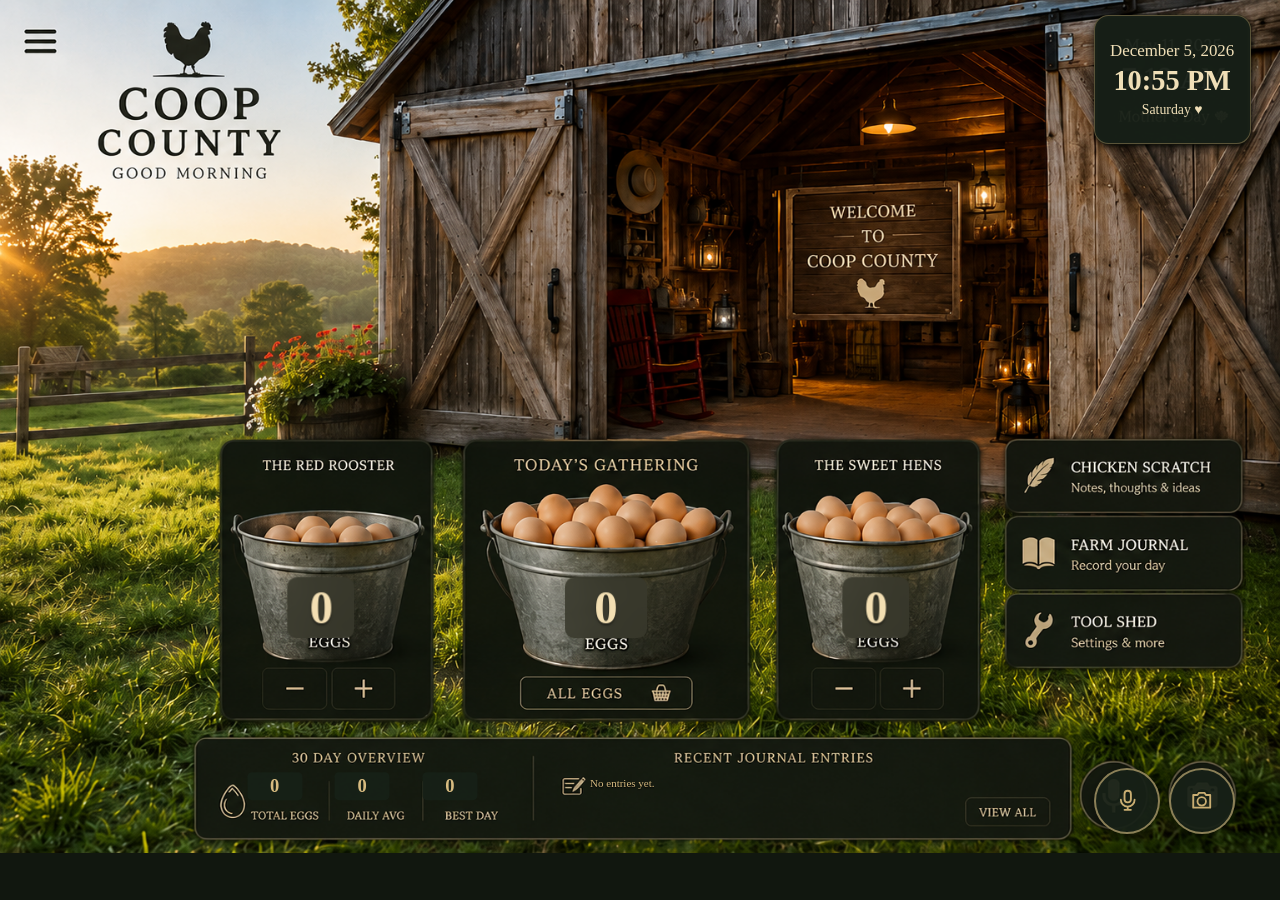
==== commit 435c6375: "Add files via upload" ====
--- a/index.html
+++ b/index.html
@@ -10,6 +10,7 @@
   <link rel="manifest" href="manifest.webmanifest">
   <link rel="apple-touch-icon" href="assets/icons/icon-180.png">
   <title>Coop County</title>
+  <link rel="stylesheet" href="css/styles.css">
   <style>
     :root{
       --ink:#f0d9a6;
@@ -35,7 +36,7 @@
       width:min(100vw,calc(100svh * 1.5));
       aspect-ratio:3/2;
       max-height:100svh;
-      background:url("coop-county-master.png") center/100% 100% no-repeat;
+      background:url("assets/images/coop-county-master.png") center/100% 100% no-repeat;
       overflow:hidden;
       isolation:isolate;
     }
--- a/css/styles.css
+++ b/css/styles.css
@@ -0,0 +1,659 @@
+:root {
+  color-scheme: dark;
+  --ink: #f5e7c4;
+  --muted: #cdbd94;
+  --panel: rgba(17, 25, 16, 0.97);
+  --panel-2: rgba(29, 39, 26, 0.98);
+  --line: rgba(224, 201, 147, 0.24);
+  --gold: #e1c384;
+  --gold-deep: #a7803f;
+  --danger: #9a4539;
+  --success: #6f8a55;
+  --shadow: 0 24px 70px rgba(0, 0, 0, 0.55);
+  --radius: 22px;
+  font-family: Georgia, "Times New Roman", serif;
+}
+
+* { box-sizing: border-box; }
+
+html, body {
+  width: 100%;
+  min-height: 100%;
+  margin: 0;
+  background: #0e140d;
+  color: var(--ink);
+}
+
+body {
+  overflow: hidden;
+}
+
+button, input, textarea, select {
+  font: inherit;
+}
+
+button {
+  touch-action: manipulation;
+}
+
+.noscript {
+  padding: 1rem;
+  background: #6e2e28;
+  color: #fff;
+  text-align: center;
+}
+
+.app-shell {
+  width: 100vw;
+  height: 100dvh;
+  display: grid;
+  place-items: center;
+  overflow: hidden;
+  background:
+    radial-gradient(circle at 20% 0%, rgba(255, 210, 120, .14), transparent 35%),
+    #0d130c;
+}
+
+.farm-stage {
+  position: relative;
+  width: min(100vw, calc(100dvh * 1.5));
+  aspect-ratio: 3 / 2;
+  max-height: 100dvh;
+  overflow: hidden;
+  background: #182016;
+  user-select: none;
+}
+
+.farm-art {
+  display: block;
+  width: 100%;
+  height: 100%;
+  object-fit: contain;
+  pointer-events: none;
+}
+
+.hotspot {
+  position: absolute;
+  border: 0;
+  padding: 0;
+  background: transparent;
+  cursor: pointer;
+  border-radius: 14px;
+  outline-offset: 3px;
+}
+
+.hotspot:hover {
+  box-shadow: inset 0 0 0 2px rgba(246, 224, 170, .18);
+}
+
+.hotspot:focus-visible {
+  outline: 3px solid #fff0b7;
+  background: rgba(255, 255, 255, .08);
+}
+
+.hotspot-menu { left: 1.2%; top: 2.4%; width: 5.5%; height: 9%; }
+.hotspot-date { right: 2.2%; top: 1.7%; width: 12.6%; height: 15.7%; }
+
+.hotspot-coop-one { left: 17%; top: 53%; width: 17%; height: 30%; }
+.hotspot-total { left: 35%; top: 53%; width: 23%; height: 30%; }
+.hotspot-coop-two { left: 60%; top: 53%; width: 15%; height: 30%; }
+
+.hotspot-notes { right: 2.5%; top: 53%; width: 20%; height: 9%; }
+.hotspot-journal { right: 2.5%; top: 63%; width: 20%; height: 9%; }
+.hotspot-tools { right: 2.5%; top: 73%; width: 20%; height: 9%; }
+.hotspot-overview { left: 15%; bottom: 1.5%; width: 68%; height: 11%; }
+.hotspot-camera { right: 2.5%; bottom: 1.8%; width: 7%; height: 9%; border-radius: 50%; }
+
+.hotspot-minus-one { left: 20.2%; top: 78.2%; width: 5.2%; height: 5.7%; }
+.hotspot-plus-one { left: 25.5%; top: 78.2%; width: 5.2%; height: 5.7%; }
+.hotspot-minus-two { left: 62.4%; top: 78.2%; width: 5.2%; height: 5.7%; }
+.hotspot-plus-two { left: 67.7%; top: 78.2%; width: 5.2%; height: 5.7%; }
+.hotspot-all-eggs { left: 40%; top: 78.2%; width: 13.5%; height: 5.5%; }
+
+.live-number, .live-stat {
+  position: absolute;
+  pointer-events: none;
+  z-index: 2;
+  color: #f4e8c9;
+  text-shadow: 0 2px 5px rgba(0,0,0,.8);
+  text-align: center;
+  font-weight: 700;
+  line-height: 1;
+}
+
+.live-number {
+  font-size: clamp(1.15rem, 4.2vw, 4.4rem);
+}
+
+.live-coop-one { left: 21.6%; top: 68.5%; width: 8%; }
+.live-total { left: 42.5%; top: 67.8%; width: 8%; }
+.live-coop-two { left: 65.2%; top: 68.5%; width: 8%; }
+
+.live-stat {
+  font-family: system-ui, sans-serif;
+  font-size: clamp(.55rem, 1.7vw, 1.9rem);
+}
+
+.scene-rolling { left: 20.5%; bottom: 4.7%; width: 7.5%; }
+.scene-average { left: 27.7%; bottom: 4.7%; width: 7.5%; }
+.scene-best { left: 34.8%; bottom: 4.7%; width: 7.5%; }
+
+.scrim {
+  position: fixed;
+  inset: 0;
+  z-index: 20;
+  background: rgba(0,0,0,.58);
+  backdrop-filter: blur(3px);
+}
+
+.panel {
+  position: fixed;
+  z-index: 30;
+  top: 0;
+  right: 0;
+  width: min(520px, 100vw);
+  height: 100dvh;
+  display: flex;
+  flex-direction: column;
+  background:
+    linear-gradient(180deg, var(--panel-2), var(--panel)),
+    repeating-linear-gradient(90deg, rgba(255,255,255,.012) 0 2px, transparent 2px 6px);
+  border-left: 1px solid var(--line);
+  box-shadow: var(--shadow);
+  transform: translateX(102%);
+  transition: transform .32s ease;
+}
+
+.panel.open {
+  transform: translateX(0);
+}
+
+.panel-header {
+  display: flex;
+  justify-content: space-between;
+  align-items: flex-start;
+  gap: 1rem;
+  padding: 1.3rem 1.25rem 1rem;
+  border-bottom: 1px solid var(--line);
+}
+
+.panel-kicker {
+  margin: 0 0 .25rem;
+  color: var(--muted);
+  letter-spacing: .16em;
+  text-transform: uppercase;
+  font: 700 .72rem/1.2 system-ui, sans-serif;
+}
+
+.panel-header h1 {
+  margin: 0;
+  font-size: clamp(1.65rem, 4vw, 2.2rem);
+}
+
+.close-button {
+  width: 2.6rem;
+  height: 2.6rem;
+  border: 1px solid var(--line);
+  border-radius: 50%;
+  background: rgba(255,255,255,.04);
+  color: var(--ink);
+  font-size: 1.8rem;
+  line-height: 1;
+  cursor: pointer;
+}
+
+.panel-body {
+  overflow-y: auto;
+  padding: 1.15rem 1.2rem 2rem;
+}
+
+.card {
+  border: 1px solid var(--line);
+  border-radius: var(--radius);
+  background: rgba(255,255,255,.035);
+  padding: 1rem;
+  margin-bottom: 1rem;
+}
+
+.card h2, .card h3 {
+  margin: 0 0 .35rem;
+}
+
+.card p {
+  margin: .25rem 0 .8rem;
+  color: var(--muted);
+  line-height: 1.5;
+}
+
+.counter-grid {
+  display: grid;
+  grid-template-columns: 1fr auto;
+  gap: .85rem;
+  align-items: center;
+}
+
+.big-count {
+  font: 800 clamp(3rem, 12vw, 5rem)/1 system-ui, sans-serif;
+  color: var(--gold);
+}
+
+.stepper {
+  display: flex;
+  gap: .55rem;
+}
+
+.round-button {
+  width: 3.2rem;
+  height: 3.2rem;
+  border: 1px solid var(--line);
+  border-radius: 50%;
+  background: rgba(225,195,132,.12);
+  color: var(--ink);
+  font: 800 1.55rem/1 system-ui, sans-serif;
+  cursor: pointer;
+}
+
+.round-button:active {
+  transform: translateY(2px);
+}
+
+.field {
+  display: grid;
+  gap: .4rem;
+  margin-bottom: 1rem;
+}
+
+.field label {
+  color: var(--muted);
+  font: 700 .82rem system-ui, sans-serif;
+}
+
+.field input,
+.field textarea,
+.field select {
+  width: 100%;
+  border: 1px solid var(--line);
+  border-radius: 14px;
+  background: rgba(0,0,0,.18);
+  color: var(--ink);
+  padding: .85rem .9rem;
+}
+
+.field textarea {
+  min-height: 130px;
+  resize: vertical;
+  line-height: 1.5;
+}
+
+.button-row {
+  display: flex;
+  flex-wrap: wrap;
+  gap: .65rem;
+  margin-top: 1rem;
+}
+
+.button {
+  border: 1px solid var(--line);
+  border-radius: 999px;
+  padding: .8rem 1rem;
+  background: rgba(255,255,255,.05);
+  color: var(--ink);
+  font-weight: 700;
+  cursor: pointer;
+}
+
+.button-primary {
+  background: var(--gold);
+  color: #1d2118;
+  border-color: transparent;
+}
+
+.button-secondary {
+  background: rgba(255,255,255,.06);
+}
+
+.button-danger {
+  background: var(--danger);
+  color: white;
+  border-color: transparent;
+}
+
+.button-success {
+  background: var(--success);
+  color: white;
+  border-color: transparent;
+}
+
+.button[disabled] {
+  opacity: .45;
+  cursor: not-allowed;
+}
+
+.stat-grid {
+  display: grid;
+  grid-template-columns: repeat(3, 1fr);
+  gap: .65rem;
+}
+
+.stat-box {
+  padding: .9rem .55rem;
+  border-radius: 15px;
+  background: rgba(225,195,132,.09);
+  text-align: center;
+}
+
+.stat-box strong {
+  display: block;
+  font: 800 1.55rem/1 system-ui, sans-serif;
+  color: var(--gold);
+  margin-bottom: .3rem;
+}
+
+.stat-box span {
+  color: var(--muted);
+  font: 700 .69rem/1.2 system-ui, sans-serif;
+  text-transform: uppercase;
+  letter-spacing: .06em;
+}
+
+.journal-list {
+  display: grid;
+  gap: .75rem;
+}
+
+.journal-entry {
+  border: 1px solid var(--line);
+  border-radius: 16px;
+  padding: .9rem;
+  background: rgba(255,255,255,.025);
+}
+
+.journal-entry header {
+  display: flex;
+  justify-content: space-between;
+  gap: .75rem;
+  margin-bottom: .55rem;
+}
+
+.journal-entry strong {
+  font-family: system-ui, sans-serif;
+}
+
+.journal-entry p {
+  margin: .25rem 0 0;
+  white-space: pre-wrap;
+}
+
+.journal-entry img {
+  display: block;
+  width: 100%;
+  max-height: 220px;
+  object-fit: cover;
+  margin-top: .75rem;
+  border-radius: 12px;
+}
+
+.entry-actions {
+  display: flex;
+  gap: .45rem;
+  margin-top: .75rem;
+}
+
+.small-button {
+  border: 1px solid var(--line);
+  border-radius: 999px;
+  background: transparent;
+  color: var(--muted);
+  padding: .45rem .7rem;
+  cursor: pointer;
+}
+
+.empty-state {
+  padding: 1.2rem;
+  text-align: center;
+  color: var(--muted);
+  font-style: italic;
+}
+
+.photo-preview {
+  width: 100%;
+  max-height: 280px;
+  object-fit: cover;
+  border-radius: 16px;
+  border: 1px solid var(--line);
+}
+
+.menu-grid {
+  display: grid;
+  grid-template-columns: 1fr 1fr;
+  gap: .7rem;
+}
+
+.menu-button {
+  min-height: 96px;
+  text-align: left;
+  border: 1px solid var(--line);
+  border-radius: 18px;
+  padding: .85rem;
+  background: rgba(255,255,255,.035);
+  color: var(--ink);
+  cursor: pointer;
+}
+
+.menu-button strong {
+  display: block;
+  margin-bottom: .25rem;
+}
+
+.menu-button span {
+  color: var(--muted);
+  font-size: .88rem;
+}
+
+.install-banner {
+  border: 1px solid rgba(225,195,132,.35);
+  background: rgba(225,195,132,.09);
+}
+
+.confirm-dialog {
+  width: min(440px, calc(100vw - 2rem));
+  border: 1px solid var(--line);
+  border-radius: 20px;
+  background: #182017;
+  color: var(--ink);
+  padding: 1.15rem;
+  box-shadow: var(--shadow);
+}
+
+.confirm-dialog::backdrop {
+  background: rgba(0,0,0,.68);
+}
+
+.confirm-dialog h2 {
+  margin-top: 0;
+}
+
+.toast {
+  position: fixed;
+  z-index: 50;
+  left: 50%;
+  bottom: max(1rem, env(safe-area-inset-bottom));
+  transform: translate(-50%, 120%);
+  opacity: 0;
+  max-width: min(92vw, 560px);
+  padding: .8rem 1rem;
+  border-radius: 999px;
+  background: #f2ddb0;
+  color: #1c2219;
+  font-weight: 700;
+  text-align: center;
+  box-shadow: var(--shadow);
+  transition: .25s ease;
+}
+
+.toast.show {
+  transform: translate(-50%, 0);
+  opacity: 1;
+}
+
+.screen-reader-status {
+  position: absolute;
+  width: 1px;
+  height: 1px;
+  overflow: hidden;
+  clip: rect(0,0,0,0);
+}
+
+/* Responsive foundation: preserve the complete 3:2 illustration without a fixed desktop canvas. */
+@media (max-aspect-ratio: 3/2) {
+  .farm-stage {
+    width: 100vw;
+    height: auto;
+    max-height: none;
+  }
+}
+
+@media (orientation: portrait) {
+  .app-shell {
+    height: 100dvh;
+    min-height: 100dvh;
+    padding-block: max(0px, env(safe-area-inset-top)) max(0px, env(safe-area-inset-bottom));
+  }
+
+  .farm-stage {
+    width: 100vw;
+    height: auto;
+  }
+}
+
+@media (max-width: 700px), (max-height: 580px) {
+  .panel {
+    width: 100vw;
+    max-width: none;
+    border-left: 0;
+  }
+
+  .panel-header {
+    padding-top: max(1rem, env(safe-area-inset-top));
+  }
+
+  .panel-body {
+    padding-bottom: max(2rem, calc(1rem + env(safe-area-inset-bottom)));
+  }
+}
+
+@media (prefers-reduced-motion: reduce) {
+  *, *::before, *::after {
+    scroll-behavior: auto !important;
+    transition: none !important;
+    animation: none !important;
+  }
+}
+
+
+/* v1.2 accessibility tweaks */
+:focus-visible{outline:3px solid #f5c542;outline-offset:4px}
+.stat-value,.egg-count{ text-shadow:0 1px 2px rgba(0,0,0,.45);}
+
+
+/* v1.3 usability and small-screen hardening */
+.close-button, .round-button, .button, .small-button, .menu-button {
+  min-height: 44px;
+}
+
+.panel-body {
+  overscroll-behavior: contain;
+  -webkit-overflow-scrolling: touch;
+}
+
+@media (max-width: 430px) {
+  .panel-header { padding-inline: 1rem; }
+  .panel-body { padding-inline: .9rem; }
+  .card { border-radius: 17px; padding: .9rem; }
+  .counter-grid { grid-template-columns: 1fr; }
+  .stepper { justify-content: flex-start; }
+  .button-row > .button { flex: 1 1 100%; }
+  .stat-grid { grid-template-columns: 1fr; }
+}
+
+@media (max-height: 430px) and (orientation: landscape) {
+  .panel-header { padding-block: .7rem; }
+  .panel-body { padding-top: .75rem; }
+}
+
+
+/* v1.4 production overview */
+.stat-grid-secondary {
+  margin-top: .65rem;
+}
+
+.production-chart {
+  display: grid;
+  grid-template-columns: repeat(7, minmax(0, 1fr));
+  align-items: end;
+  gap: .45rem;
+  min-height: 190px;
+  padding: 1rem .35rem .25rem;
+  border-radius: 15px;
+  background: rgba(0,0,0,.14);
+}
+
+.chart-day {
+  height: 155px;
+  display: grid;
+  grid-template-rows: 1.4rem 1fr 1.2rem;
+  justify-items: center;
+  align-items: end;
+  min-width: 0;
+}
+
+.chart-value {
+  color: var(--ink);
+  font: 700 .75rem/1 system-ui, sans-serif;
+}
+
+.chart-bar {
+  width: min(30px, 72%);
+  height: var(--bar-height);
+  min-height: 3px;
+  align-self: end;
+  border-radius: 8px 8px 3px 3px;
+  background: linear-gradient(180deg, #f1d99e, var(--gold));
+  box-shadow: 0 3px 10px rgba(0,0,0,.28);
+}
+
+.chart-label {
+  overflow: hidden;
+  max-width: 100%;
+  color: var(--muted);
+  font: 700 .68rem/1 system-ui, sans-serif;
+  text-overflow: ellipsis;
+}
+
+@media (max-width: 370px) {
+  .production-chart { gap: .2rem; padding-inline: .15rem; }
+  .chart-label { font-size: .6rem; }
+}
+
+/* v1.5 substantive journal and production improvements */
+.pulse-grid {
+  display: grid;
+  grid-template-columns: repeat(3, minmax(0, 1fr));
+  gap: .65rem;
+}
+.pulse-item {
+  min-width: 0;
+  padding: .9rem .65rem;
+  border: 1px solid var(--line);
+  border-radius: 15px;
+  background: rgba(0,0,0,.14);
+  text-align: center;
+}
+.pulse-item strong { display: block; font-size: clamp(1.35rem, 4vw, 2rem); }
+.pulse-item span { display: block; margin-top: .25rem; color: var(--muted); font: 700 .72rem/1.25 system-ui, sans-serif; }
+.edit-count-grid { display: grid; grid-template-columns: 1fr 1fr; gap: .75rem; }
+.button:disabled { opacity: .45; cursor: not-allowed; }
+@media (max-width: 430px) {
+  .pulse-grid { grid-template-columns: 1fr; }
+  .edit-count-grid { grid-template-columns: 1fr; }
+}
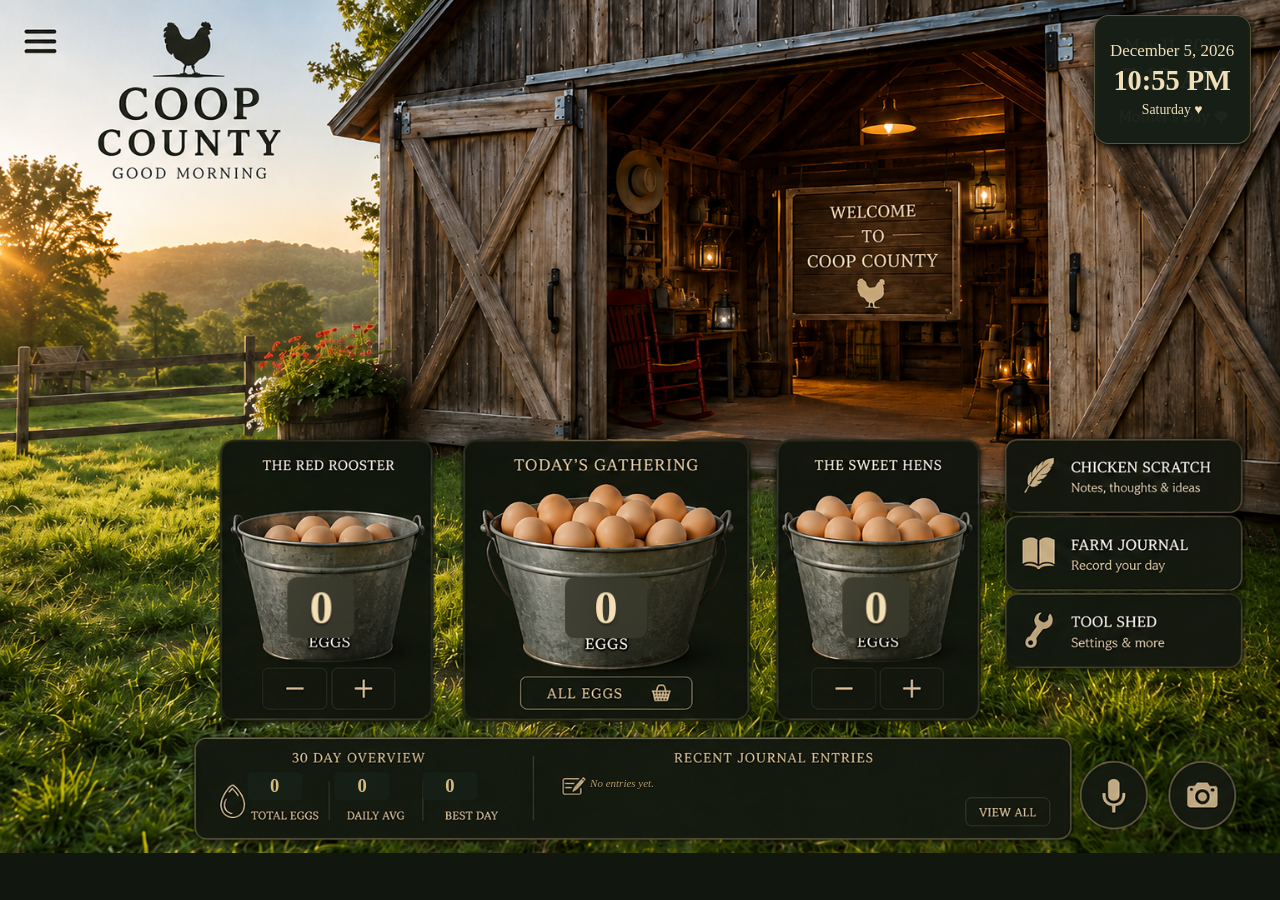
==== commit c372221e: "Add files via upload" ====
--- a/index.html
+++ b/index.html
@@ -48,6 +48,7 @@
     }
     .hotspot{border-radius:14px}
     .hotspot:hover{box-shadow:inset 0 0 0 2px rgba(240,217,166,.36)}
+    .menu-hotspot{left:1.5%;top:1.5%;width:8%;height:8%;z-index:5;}
     .clock{
       position:absolute;left:85.45%;top:1.8%;width:12.25%;height:15.1%;
       border-radius:1.15vw;background:rgba(23,32,23,.96);border:1px solid rgba(160,139,91,.48);
@@ -88,7 +89,10 @@
       position:absolute;z-index:4;left:46.1%;top:90.9%;width:28.4%;height:5.6%;pointer-events:none;
       color:var(--ink-soft);font-size:clamp(8px,.86vw,16px);line-height:1.45;overflow:hidden;
       text-shadow:0 1px 1px #000;
-    }
+      display:grid;align-content:start;gap:.12em;
+    }
+    .recent-line{display:block;white-space:nowrap;overflow:hidden;text-overflow:ellipsis;min-width:0}
+    .recent-empty{opacity:.82;font-style:italic}
     .capture-pair{position:absolute;z-index:8;right:3.55%;bottom:2.3%;display:flex;gap:.65vw;align-items:center}
     .capture-btn{
       position:relative;width:clamp(44px,5.15vw,78px);aspect-ratio:1;border-radius:50%;
@@ -240,6 +244,8 @@
 <body>
   <main class="app-shell">
     <section class="illustration" aria-label="Coop County interactive egg tracker">
+      
+      <button class="hotspot menu-hotspot" type="button" data-open="menu" aria-label="Open navigation menu"></button>
       <div class="clock" aria-live="polite">
         <div class="date" id="clockDate"></div>
         <div class="time" id="clockTime"></div>
@@ -266,16 +272,16 @@
       <div class="metric-value" id="metricTotal">0</div>
       <div class="metric-value" id="metricAverage">0</div>
       <div class="metric-value" id="metricBest">0</div>
-      <div class="recent-lines" id="recentLines">No entries yet.</div>
+      <div class="recent-lines" id="recentLines" role="status" aria-live="polite"><span class="recent-empty">No entries yet.</span></div>
 
       <div class="capture-pair" aria-label="Capture tools">
-        <button class="capture-btn" id="micButton" type="button" aria-label="Speak Lucy and Ethel egg counts" title="Voice egg count">
+        <button class="capture-btn" id="micButton" style="display:none" type="button" aria-label="Speak Lucy and Ethel egg counts" title="Voice egg count">
           <svg viewBox="0 0 24 24" aria-hidden="true">
             <rect x="9" y="3" width="6" height="11" rx="3"></rect>
             <path d="M5.5 11.5a6.5 6.5 0 0 0 13 0M12 18v3M9 21h6"></path>
           </svg>
         </button>
-        <button class="capture-btn" id="cameraButton" type="button" aria-label="Take or choose a photo" title="Camera">
+        <button class="capture-btn" id="cameraButton" style="display:none" type="button" aria-label="Take or choose a photo" title="Camera">
           <svg viewBox="0 0 24 24" aria-hidden="true">
             <path d="M4 7h4l1.4-2h5.2L16 7h4v12H4z"></path>
             <circle cx="12" cy="13" r="4"></circle>
@@ -477,7 +483,23 @@
     }
     updateClock();setInterval(updateClock,1000);
 
-    function formatDate(iso){return new Intl.DateTimeFormat(undefined,{dateStyle:'medium',timeStyle:'short'}).format(new Date(iso))}
+    function validDate(value){const date=new Date(value);return Number.isNaN(date.getTime())?null:date}
+    function formatDate(iso){const date=validDate(iso);return date?new Intl.DateTimeFormat(undefined,{dateStyle:'medium',timeStyle:'short'}).format(date):'Date unavailable'}
+    function recentEntryText(entry){
+      const date=validDate(entry.time);
+      const when=date?new Intl.DateTimeFormat(undefined,{month:'short',day:'numeric'}).format(date):'Recent';
+      const raw=String(entry.text||entry.note||'Journal entry').replace(/\s+/g,' ').trim();
+      return `${when} — ${raw||'Journal entry'}`;
+    }
+    function renderRecentJournal(entries){
+      const container=$('recentLines');
+      container.replaceChildren();
+      const recent=entries.filter(entry=>validDate(entry.time)).slice(0,2);
+      if(!recent.length){
+        const empty=document.createElement('span');empty.className='recent-empty';empty.textContent='No entries yet.';container.append(empty);return;
+      }
+      recent.forEach(entry=>{const line=document.createElement('span');line.className='recent-line';line.textContent=recentEntryText(entry);line.title=recentEntryText(entry);container.append(line)});
+    }
     function showStatus(text){const s=$('status');s.textContent=text;s.classList.add('show');clearTimeout(showStatus.t);showStatus.t=setTimeout(()=>s.classList.remove('show'),3300)}
 
     function render(){
@@ -497,8 +519,8 @@
       const combined=[
         ...state.gatherings.map(g=>({id:g.id,time:g.time,text:`Lucy ${g.lucy}, Ethel ${g.ethel} — ${g.total} eggs${g.note?`\n${g.note}`:''}`,photo:g.photo,type:'gathering',lucy:g.lucy,ethel:g.ethel,total:g.total,note:g.note||''})),
         ...state.journal.map(j=>({...j,type:'note'}))
-      ].sort((a,b)=>new Date(b.time)-new Date(a.time));
-      $('recentLines').innerHTML=combined.length?combined.slice(0,2).map(e=>`${escapeHtml(new Intl.DateTimeFormat(undefined,{month:'short',day:'numeric'}).format(new Date(e.time)))} — ${escapeHtml(e.text)}`).join('<br>'):'No entries yet.';
+      ].sort((a,b)=>(validDate(b.time)?.getTime()||0)-(validDate(a.time)?.getTime()||0));
+      renderRecentJournal(combined);
 
       const openTodos=state.todos.filter(todo=>!todo.done).length;
       const doneTodos=state.todos.length-openTodos;
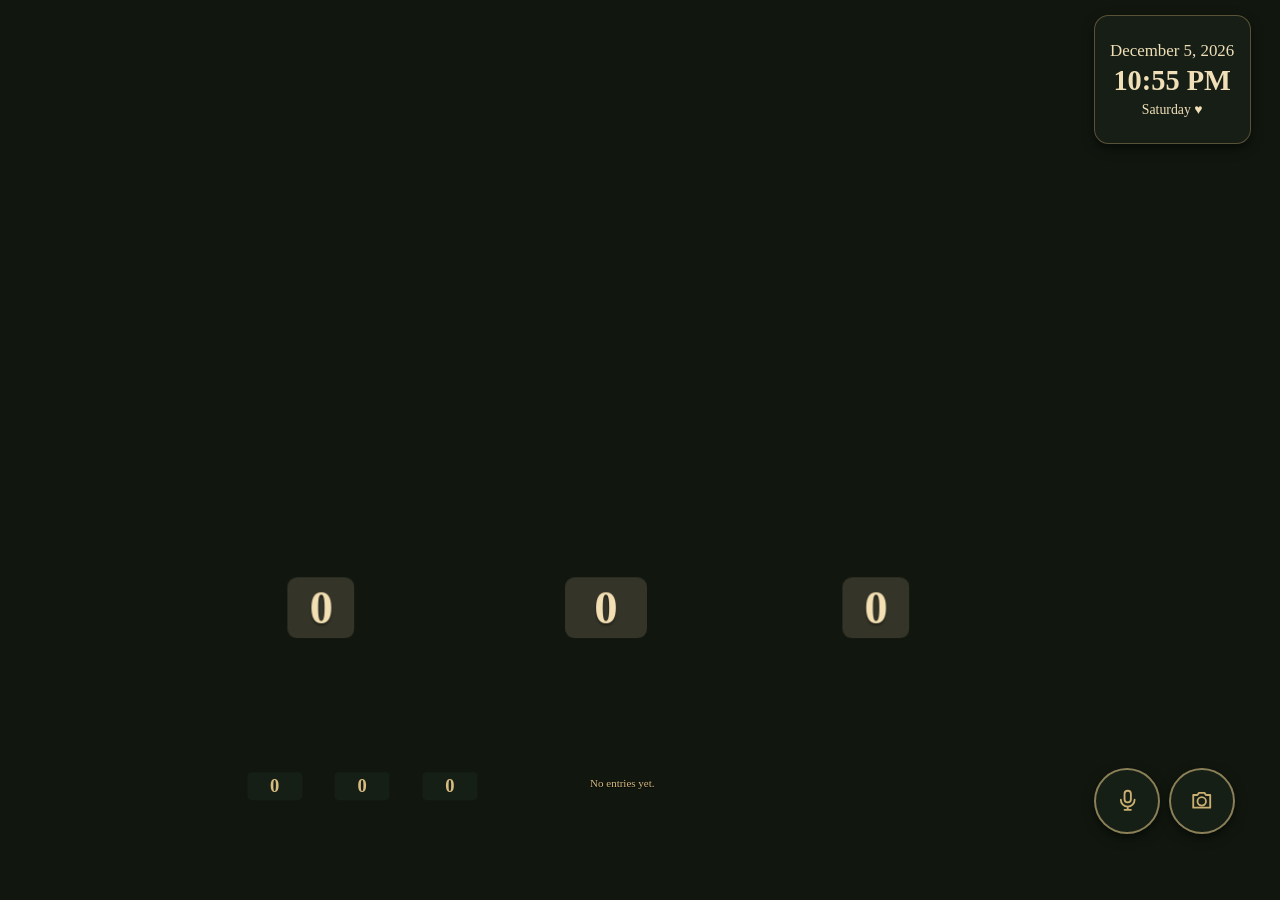
==== commit 53ab4055: "Add files via upload" ====
--- a/index.html
+++ b/index.html
@@ -8,9 +8,8 @@
   <meta name="apple-mobile-web-app-status-bar-style" content="black-translucent">
   <meta name="apple-mobile-web-app-title" content="Coop County">
   <link rel="manifest" href="manifest.webmanifest">
-  <link rel="apple-touch-icon" href="assets/icons/icon-180.png">
+  <link rel="apple-touch-icon" href="icon-192.png">
   <title>Coop County</title>
-  <link rel="stylesheet" href="css/styles.css">
   <style>
     :root{
       --ink:#f0d9a6;
@@ -36,7 +35,7 @@
       width:min(100vw,calc(100svh * 1.5));
       aspect-ratio:3/2;
       max-height:100svh;
-      background:url("assets/images/coop-county-master.png") center/100% 100% no-repeat;
+      background:url("coop-county-master.png") center/100% 100% no-repeat;
       overflow:hidden;
       isolation:isolate;
     }
@@ -48,7 +47,6 @@
     }
     .hotspot{border-radius:14px}
     .hotspot:hover{box-shadow:inset 0 0 0 2px rgba(240,217,166,.36)}
-    .menu-hotspot{left:1.5%;top:1.5%;width:8%;height:8%;z-index:5;}
     .clock{
       position:absolute;left:85.45%;top:1.8%;width:12.25%;height:15.1%;
       border-radius:1.15vw;background:rgba(23,32,23,.96);border:1px solid rgba(160,139,91,.48);
@@ -89,10 +87,7 @@
       position:absolute;z-index:4;left:46.1%;top:90.9%;width:28.4%;height:5.6%;pointer-events:none;
       color:var(--ink-soft);font-size:clamp(8px,.86vw,16px);line-height:1.45;overflow:hidden;
       text-shadow:0 1px 1px #000;
-      display:grid;align-content:start;gap:.12em;
-    }
-    .recent-line{display:block;white-space:nowrap;overflow:hidden;text-overflow:ellipsis;min-width:0}
-    .recent-empty{opacity:.82;font-style:italic}
+    }
     .capture-pair{position:absolute;z-index:8;right:3.55%;bottom:2.3%;display:flex;gap:.65vw;align-items:center}
     .capture-btn{
       position:relative;width:clamp(44px,5.15vw,78px);aspect-ratio:1;border-radius:50%;
@@ -119,62 +114,8 @@
     .action{border:1px solid #8c7650;background:#2a3828;color:#f0d9a6;border-radius:10px;padding:10px 14px;cursor:pointer}
     .action.primary{background:#70502f}
     .list{display:grid;gap:9px;margin-top:14px}
-    .list-item{display:grid;grid-template-columns:auto minmax(0,1fr) auto;gap:10px;align-items:center;border-top:1px solid rgba(205,178,116,.25);padding-top:10px}
-    .list-item.done .item-text{text-decoration:line-through;opacity:.58}
-    .scratch-add{margin-top:14px}
-    .scratch-add-row{display:grid;grid-template-columns:minmax(0,1fr) auto;gap:9px;align-items:stretch}
-    .scratch-add-row input{min-width:0}
-    .scratch-toolbar{display:flex;justify-content:space-between;align-items:center;gap:10px;flex-wrap:wrap;margin-top:14px}
-    .scratch-filters{display:flex;gap:7px;flex-wrap:wrap}
-    .scratch-filter.active{background:#70502f;border-color:#b99b67}
-    .scratch-summary{margin:12px 0 0;color:#cdb47b;font-size:.92rem}
-    .scratch-list{margin-top:7px}
-    .scratch-check{width:22px;height:22px;accent-color:#9a7449;cursor:pointer}
-    .scratch-actions{display:flex;gap:6px;flex-wrap:wrap;justify-content:flex-end}
-    .scratch-actions .action{padding:7px 10px}
-    .scratch-empty{border:1px dashed rgba(205,178,116,.34);border-radius:10px;padding:18px;text-align:center;color:#cdb47b}
-    .item-text{overflow-wrap:anywhere;line-height:1.35}
-    @media (max-width:520px){
-      .scratch-add-row{grid-template-columns:1fr}
-      .scratch-toolbar{align-items:stretch}
-      .scratch-filters{width:100%}
-      .scratch-filters .action{flex:1}
-      .scratch-toolbar>#clearDone{width:100%}
-      .list-item{grid-template-columns:auto minmax(0,1fr)}
-      .scratch-actions{grid-column:2;justify-content:flex-start}
-    }
-    .journal-form{border:1px solid rgba(205,178,116,.28);border-radius:14px;padding:14px;background:rgba(255,255,255,.025)}
-    .journal-form-grid{display:grid;grid-template-columns:1fr 1fr;gap:10px}
-    .journal-photo-preview{display:none;margin-top:10px;position:relative}
-    .journal-photo-preview.show{display:block}
-    .journal-photo-preview img{display:block;width:100%;max-height:260px;object-fit:cover;border-radius:12px;border:1px solid rgba(205,178,116,.35)}
-    .journal-entry-head{display:flex;justify-content:space-between;gap:10px;align-items:flex-start}
-    .journal-badge{display:inline-block;border:1px solid rgba(205,178,116,.35);border-radius:999px;padding:3px 8px;color:#d7bb80;font-size:.75rem;white-space:nowrap}
-    .journal-entry-actions{display:flex;gap:7px;flex-wrap:wrap;margin-top:9px}
-    .journal-entry-actions .action{padding:7px 10px}
-    .journal-entry-photo{cursor:pointer;border:0;background:transparent;padding:0;width:100%;text-align:left}
-    .journal-empty{border:1px dashed rgba(205,178,116,.34);border-radius:10px;padding:18px;text-align:center;color:#cdb47b}
-    .photo-lightbox{position:fixed;inset:0;z-index:60;background:rgba(0,0,0,.88);display:none;align-items:center;justify-content:center;padding:20px}
-    .photo-lightbox.open{display:flex}
-    .photo-lightbox img{max-width:96vw;max-height:88svh;border-radius:12px;box-shadow:0 20px 60px rgba(0,0,0,.7)}
-    .photo-lightbox .close{position:absolute;right:18px;top:calc(18px + var(--safe-top))}
-    @media (max-width:520px){.journal-form-grid{grid-template-columns:1fr}.journal-entry-head{display:block}.journal-badge{margin-top:5px}}
-
-    .tool-section{border:1px solid rgba(205,178,116,.28);border-radius:14px;padding:14px;margin-top:12px;background:rgba(255,255,255,.025)}
-    .tool-section h3{margin:0 0 6px;font-size:1.08rem}
-    .tool-section p{margin:0 0 10px;color:#cdb47b;line-height:1.4}
-    .tool-grid{display:grid;grid-template-columns:repeat(2,minmax(0,1fr));gap:9px}
-    .tool-grid .action{width:100%;text-align:center}
-    .tool-stats{display:grid;grid-template-columns:repeat(2,minmax(0,1fr));gap:9px;margin-top:10px}
-    .tool-stat{border:1px solid rgba(205,178,116,.24);border-radius:10px;padding:10px;background:rgba(0,0,0,.14)}
-    .tool-stat strong{display:block;font-size:1.35rem;color:#f0d9a6}
-    .tool-stat span{display:block;color:#cdb47b;font-size:.8rem;margin-top:2px}
-    .status-line{display:flex;align-items:center;justify-content:space-between;gap:10px;border-top:1px solid rgba(205,178,116,.22);padding-top:10px;margin-top:10px}
-    .status-pill{display:inline-flex;align-items:center;gap:7px;border:1px solid rgba(205,178,116,.32);border-radius:999px;padding:5px 9px;font-size:.82rem}
-    .status-dot{width:9px;height:9px;border-radius:50%;background:#b75547}.status-dot.online{background:#7ca45e}
-    .action.danger{background:#6e302b;border-color:#a4584e}.action.success{background:#3d6338;border-color:#6e965f}
-    .tool-file{display:none}
-    @media (max-width:520px){.tool-grid,.tool-stats{grid-template-columns:1fr}}
+    .list-item{display:grid;grid-template-columns:auto 1fr auto;gap:9px;align-items:start;border-top:1px solid rgba(205,178,116,.25);padding-top:9px}
+    .list-item.done .item-text{text-decoration:line-through;opacity:.6}
     .entry{border-top:1px solid rgba(205,178,116,.25);padding:10px 0;line-height:1.4}
     .entry time{display:block;color:#cdb47b;font-size:.88rem;margin-bottom:2px}
     .entry img{max-width:100%;border-radius:10px;margin-top:8px}
@@ -185,67 +126,26 @@
       .illustration{width:100vw;height:auto;max-height:none}
       .app-shell{align-items:start}
     }
-    @media (orientation:portrait) and (max-width:800px){
-      body{background:#11170f}
-      .app-shell{min-height:auto;display:block;overflow-x:auto;overscroll-behavior-x:contain}
-      .illustration{width:150vw;max-width:none;min-width:760px}
-      .capture-pair{right:3.4%}
+    @media (orientation:portrait){
+      body{overflow:hidden}
+      .app-shell{display:none}
+      #rotatePrompt.show{display:flex}
     }
     html[data-os="ios"] .capture-btn,html[data-os="android"] .capture-btn{min-width:48px}
-
-    /* Phase 2 Item 4: Production Center and tucked-away utility links */
-    .utility-link-list{display:grid;gap:9px;margin-top:12px}
-    .utility-link-card{border:1px solid rgba(205,178,116,.28);border-radius:12px;padding:11px;background:rgba(0,0,0,.14)}
-    .utility-link-card strong{display:block;font-size:1.03rem;overflow-wrap:anywhere}
-    .utility-link-card a{display:block;color:#e1c384;margin-top:4px;overflow-wrap:anywhere}
-    .utility-link-card p{white-space:pre-wrap;margin:7px 0 0;color:#cdb47b}
-    .utility-link-actions{display:flex;gap:7px;flex-wrap:wrap;margin-top:10px}
-    .utility-link-actions .action{padding:7px 10px}
-    .production-summary{display:grid;grid-template-columns:repeat(2,minmax(0,1fr));gap:9px}
-    .production-stat{border:1px solid rgba(205,178,116,.25);border-radius:12px;padding:12px;background:rgba(0,0,0,.14)}
-    .production-stat strong{display:block;font-size:1.55rem;color:#f0d9a6}
-    .production-stat span{display:block;color:#cdb47b;font-size:.78rem;margin-top:3px}
-    .trend-line{margin-top:12px;border:1px solid rgba(205,178,116,.25);border-radius:12px;padding:12px;background:rgba(255,255,255,.025);line-height:1.45}
-    .production-chart{display:grid;grid-template-columns:repeat(7,minmax(0,1fr));gap:7px;align-items:end;min-height:210px;margin-top:14px;padding:14px 8px 8px;border:1px solid rgba(205,178,116,.24);border-radius:12px;background:rgba(0,0,0,.14)}
-    .production-day{height:180px;display:grid;grid-template-rows:22px 1fr 22px;align-items:end;justify-items:center;min-width:0}
-    .production-value{font:700 .76rem/1 system-ui,sans-serif}
-    .production-bar{width:min(32px,72%);height:var(--height);min-height:3px;border-radius:7px 7px 3px 3px;background:linear-gradient(180deg,#f1d99e,#a7803f)}
-    .production-label{color:#cdb47b;font:700 .68rem/1 system-ui,sans-serif;white-space:nowrap}
-    .submodal-note{color:#cdb47b;font-size:.9rem}
-    @media(max-width:520px){.production-summary{grid-template-columns:1fr}.production-chart{gap:3px}.production-label{font-size:.59rem}}
-
-    /* Phase 2 Item 5: full 30-Day Overview */
-    .overview-intro{margin:0 0 12px;color:#cdb47b;line-height:1.45}
-    .overview-section{margin-top:14px;border:1px solid rgba(205,178,116,.25);border-radius:14px;padding:13px;background:rgba(255,255,255,.025)}
-    .overview-section h3{margin:0 0 9px;font-size:1.05rem}
-    .overview-split{display:grid;grid-template-columns:repeat(2,minmax(0,1fr));gap:9px}
-    .coop-total{border:1px solid rgba(205,178,116,.24);border-radius:12px;padding:12px;background:rgba(0,0,0,.14)}
-    .coop-total strong{display:block;font-size:1.45rem}.coop-total span{display:block;color:#cdb47b;font-size:.8rem;margin-top:3px}
-    .split-track{height:12px;border-radius:999px;overflow:hidden;background:#263122;display:flex;margin-top:10px;border:1px solid rgba(205,178,116,.22)}
-    .split-lucy{background:#c59a57}.split-ethel{background:#7f9563}
-    .calendar-grid{display:grid;grid-template-columns:repeat(7,minmax(0,1fr));gap:6px;margin-top:10px}
-    .calendar-weekday{text-align:center;color:#cdb47b;font:700 .68rem/1 system-ui,sans-serif;padding:2px 0}
-    .calendar-day{min-height:58px;border:1px solid rgba(205,178,116,.22);border-radius:9px;padding:6px;background:rgba(0,0,0,var(--day-alpha));display:flex;flex-direction:column;justify-content:space-between;gap:5px}
-    .calendar-day.outside{visibility:hidden}
-    .calendar-day.today{outline:2px solid #e1c384;outline-offset:1px}
-    .calendar-date{font:700 .7rem/1 system-ui,sans-serif;color:#cdb47b}
-    .calendar-eggs{font:800 1rem/1 system-ui,sans-serif;color:#f0d9a6}
-    .calendar-eggs small{display:block;font-size:.58rem;color:#cdb47b;margin-top:3px;font-weight:700}
-    .overview-history{display:grid;gap:7px;max-height:245px;overflow:auto;padding-right:3px}
-    .overview-history-row{display:grid;grid-template-columns:minmax(0,1fr) auto;gap:10px;align-items:center;border-top:1px solid rgba(205,178,116,.19);padding-top:8px}
-    .overview-history-row:first-child{border-top:0;padding-top:0}
-    .overview-history-row time{display:block;color:#cdb47b;font-size:.78rem}.overview-history-row strong{font-size:1rem}
-    .overview-history-count{font:800 1.15rem/1 system-ui,sans-serif;color:#f0d9a6;white-space:nowrap}
-    @media(max-width:520px){.overview-split{grid-template-columns:1fr}.calendar-grid{gap:4px}.calendar-day{min-height:51px;padding:5px}.calendar-date{font-size:.62rem}.calendar-eggs{font-size:.9rem}}
+        /* ROTATE PROMPT */
+    #rotatePrompt{position:fixed;inset:0;z-index:200;background:var(--panel);color:var(--ink);display:none;flex-direction:column;align-items:center;justify-content:center;text-align:center;padding:30px}
+    #rotatePrompt.show{display:flex}
+    #rotatePrompt .icon{font-size:3rem;margin-bottom:16px;animation:tilt 1.6s ease-in-out infinite}
+    @keyframes tilt{0%,100%{transform:rotate(0deg)}50%{transform:rotate(90deg)}}
+    #rotatePrompt p{font-family:Georgia,"Times New Roman",serif;font-size:1.2rem;max-width:320px;line-height:1.5}
 
     @media (prefers-reduced-motion:reduce){*{animation:none!important;transition:none!important}}
   </style>
 </head>
 <body>
+  <div id="rotatePrompt"><div class="icon">&#8635;</div><p>Turn your device sideways, sugar. Coop County likes to stretch out.</p></div>
   <main class="app-shell">
     <section class="illustration" aria-label="Coop County interactive egg tracker">
-      
-      <button class="hotspot menu-hotspot" type="button" data-open="menu" aria-label="Open navigation menu"></button>
       <div class="clock" aria-live="polite">
         <div class="date" id="clockDate"></div>
         <div class="time" id="clockTime"></div>
@@ -272,16 +172,16 @@
       <div class="metric-value" id="metricTotal">0</div>
       <div class="metric-value" id="metricAverage">0</div>
       <div class="metric-value" id="metricBest">0</div>
-      <div class="recent-lines" id="recentLines" role="status" aria-live="polite"><span class="recent-empty">No entries yet.</span></div>
+      <div class="recent-lines" id="recentLines">No entries yet.</div>
 
       <div class="capture-pair" aria-label="Capture tools">
-        <button class="capture-btn" id="micButton" style="display:none" type="button" aria-label="Speak Lucy and Ethel egg counts" title="Voice egg count">
+        <button class="capture-btn" id="micButton" type="button" aria-label="Speak Lucy and Ethel egg counts" title="Voice egg count">
           <svg viewBox="0 0 24 24" aria-hidden="true">
             <rect x="9" y="3" width="6" height="11" rx="3"></rect>
             <path d="M5.5 11.5a6.5 6.5 0 0 0 13 0M12 18v3M9 21h6"></path>
           </svg>
         </button>
-        <button class="capture-btn" id="cameraButton" style="display:none" type="button" aria-label="Take or choose a photo" title="Camera">
+        <button class="capture-btn" id="cameraButton" type="button" aria-label="Take or choose a photo" title="Camera">
           <svg viewBox="0 0 24 24" aria-hidden="true">
             <path d="M4 7h4l1.4-2h5.2L16 7h4v12H4z"></path>
             <circle cx="12" cy="13" r="4"></circle>
@@ -295,142 +195,34 @@
   <div class="modal-backdrop" id="scratchModal" role="dialog" aria-modal="true" aria-labelledby="scratchTitle">
     <section class="modal">
       <header><h2 id="scratchTitle">Chicken Scratch</h2><button class="close" type="button" data-close aria-label="Close">×</button></header>
-      <p>Keep the little coop chores from wandering off. Add a task, check it when it is done, or edit it anytime.</p>
-      <form id="todoForm" class="scratch-add" autocomplete="off">
-        <label for="todoInput">What needs doing?</label>
-        <div class="scratch-add-row">
-          <input id="todoInput" type="text" maxlength="120" placeholder="Refill oyster shell, fix the latch…">
-          <button class="action primary" id="addTodo" type="submit">Add</button>
-        </div>
-      </form>
-      <div class="scratch-toolbar" aria-label="Chicken Scratch filters">
-        <div class="scratch-filters" role="group" aria-label="Show tasks">
-          <button class="action scratch-filter active" type="button" data-todo-filter="all" aria-pressed="true">All</button>
-          <button class="action scratch-filter" type="button" data-todo-filter="open" aria-pressed="false">To do</button>
-          <button class="action scratch-filter" type="button" data-todo-filter="done" aria-pressed="false">Done</button>
-        </div>
-        <button class="action" id="clearDone" type="button">Clear completed</button>
-      </div>
-      <p class="scratch-summary" id="todoSummary" aria-live="polite"></p>
-      <div class="list scratch-list" id="todoList"></div>
+      <p>A simple list of things to do.</p>
+      <label for="todoInput">Add something to do</label>
+      <input id="todoInput" type="text" autocomplete="off">
+      <div class="actions"><button class="action primary" id="addTodo" type="button">Add</button><button class="action" id="clearDone" type="button">Clear completed</button></div>
+      <div class="list" id="todoList"></div>
     </section>
   </div>
 
   <div class="modal-backdrop" id="journalModal" role="dialog" aria-modal="true" aria-labelledby="journalTitle">
     <section class="modal">
       <header><h2 id="journalTitle">Farm Journal</h2><button class="close" type="button" data-close aria-label="Close">×</button></header>
-      <p>Gatherings are recorded automatically. Add observations, memories, or anything worth keeping.</p>
-      <form id="journalForm" class="journal-form" autocomplete="off">
-        <input type="hidden" id="journalEditType" value="">
-        <input type="hidden" id="journalEditId" value="">
-        <div class="journal-form-grid">
-          <div><label for="journalDate">Date and time</label><input id="journalDate" type="datetime-local"></div>
-          <div><label for="journalPhotoInput">Photo</label><input id="journalPhotoInput" type="file" accept="image/*" capture="environment"></div>
-        </div>
-        <label for="journalText">Journal note</label>
-        <textarea id="journalText" maxlength="2000" placeholder="What happened around the coop today?"></textarea>
-        <div class="journal-photo-preview" id="journalPhotoPreview"><img id="journalPreviewImage" alt="Photo ready for this journal entry"><div class="actions"><button class="action" id="removeJournalPhoto" type="button">Remove photo</button></div></div>
-        <div class="actions">
-          <button class="action primary" id="saveJournal" type="submit">Save entry</button>
-          <button class="action" id="cancelJournalEdit" type="button" hidden>Cancel edit</button>
-        </div>
-      </form>
+      <p>Egg gatherings are added automatically. Add a note whenever there is something worth remembering.</p>
+      <label for="journalText">Journal note</label>
+      <textarea id="journalText"></textarea>
+      <div class="actions"><button class="action primary" id="saveJournal" type="button">Save entry</button></div>
       <div class="list" id="journalList"></div>
     </section>
-  </div>
-
-  <div class="photo-lightbox" id="photoLightbox" role="dialog" aria-modal="true" aria-label="Journal photo">
-    <button class="close" id="closeLightbox" type="button" aria-label="Close photo">×</button>
-    <img id="lightboxImage" alt="Journal photo enlarged">
   </div>
 
   <div class="modal-backdrop" id="toolsModal" role="dialog" aria-modal="true" aria-labelledby="toolsTitle">
     <section class="modal">
       <header><h2 id="toolsTitle">Tool Shed</h2><button class="close" type="button" data-close aria-label="Close">×</button></header>
-      <p>Your Coop County control center for backups, exports, resets, and app status.</p>
-
-      <section class="tool-section" aria-labelledby="backupHeading">
-        <h3 id="backupHeading">Backup &amp; Restore</h3>
-        <p>Save one complete backup containing egg history, Farm Journal, Chicken Scratch, current counts, and photos.</p>
-        <div class="tool-grid">
-          <button class="action primary" id="exportBackup" type="button">Download full backup</button>
-          <button class="action" id="restoreBackup" type="button">Restore a backup</button>
-        </div>
-        <input class="tool-file" id="restoreInput" type="file" accept="application/json,.json">
-      </section>
-
-      <section class="tool-section" aria-labelledby="exportHeading">
-        <h3 id="exportHeading">CSV Exports</h3>
-        <p>Open these files in Excel, Google Sheets, or another spreadsheet program.</p>
-        <div class="tool-grid">
-          <button class="action" id="exportCsv" type="button">Egg history CSV</button>
-          <button class="action" id="exportJournalCsv" type="button">Farm Journal CSV</button>
-          <button class="action" id="exportScratchCsv" type="button">Chicken Scratch CSV</button>
-        </div>
-      </section>
-
-      <section class="tool-section" aria-labelledby="resetHeading">
-        <h3 id="resetHeading">Reset Options</h3>
-        <p>Each reset asks for confirmation before anything is removed.</p>
-        <div class="tool-grid">
-          <button class="action" id="resetCurrent" type="button">Reset current counts</button>
-          <button class="action" id="resetScratch" type="button">Clear Chicken Scratch</button>
-          <button class="action" id="resetJournal" type="button">Clear Farm Journal</button>
-          <button class="action danger" id="clearAll" type="button">Factory reset all data</button>
-        </div>
-      </section>
-
-      <section class="tool-section" aria-labelledby="connectionsHeading">
-        <h3 id="connectionsHeading">Connections</h3>
-        <p>Useful links stay tucked inside the Tool Shed and never clutter the main farm screen.</p>
-        <div class="tool-grid">
-          <button class="action" id="openSocialLinks" type="button">Social Links</button>
-          <button class="action" id="openWeatherLink" type="button">Weather Link</button>
-        </div>
-      </section>
-
-      <section class="tool-section" aria-labelledby="statusHeading">
-        <h3 id="statusHeading">App &amp; Data Status</h3>
-        <div class="tool-stats">
-          <div class="tool-stat"><strong id="toolGatherings">0</strong><span>Gatherings</span></div>
-          <div class="tool-stat"><strong id="toolJournal">0</strong><span>Journal notes</span></div>
-          <div class="tool-stat"><strong id="toolTasks">0</strong><span>Scratch tasks</span></div>
-          <div class="tool-stat"><strong id="toolStorage">0 KB</strong><span>Local storage used</span></div>
-        </div>
-        <div class="status-line"><span>Version <strong id="appVersion">Phase 2 · Item 5</strong></span><span class="status-pill"><span class="status-dot" id="connectionDot"></span><span id="connectionText">Checking…</span></span></div>
-        <div class="actions"><button class="action success" id="checkUpdate" type="button">Check for app update</button></div>
-      </section>
+      <div class="actions">
+        <button class="action primary" id="exportCsv" type="button">Export egg log CSV</button>
+        <button class="action" id="resetCurrent" type="button">Reset current counts</button>
+        <button class="action" id="clearAll" type="button">Clear all saved data</button>
+      </div>
       <p class="device-note" id="deviceNote"></p>
-    </section>
-  </div>
-
-  <div class="modal-backdrop" id="socialModal" role="dialog" aria-modal="true" aria-labelledby="socialTitle">
-    <section class="modal">
-      <header><h2 id="socialTitle">Social Links</h2><button class="close" type="button" data-close aria-label="Close">×</button></header>
-      <p class="submodal-note">Add any site, its link, and private notes. Coop County only stores and opens the links you choose.</p>
-      <form id="socialForm" class="journal-form" autocomplete="off">
-        <input type="hidden" id="socialEditId" value="">
-        <label for="socialName">Site or connection name</label>
-        <input id="socialName" type="text" maxlength="100" placeholder="Facebook, farm website, YouTube…" required>
-        <label for="socialUrl">Link</label>
-        <input id="socialUrl" type="text" inputmode="url" maxlength="1000" placeholder="https://…" required>
-        <label for="socialNotes">Notes (optional)</label>
-        <textarea id="socialNotes" maxlength="1000" placeholder="Login reminder, posting notes, contact details…"></textarea>
-        <div class="actions"><button class="action primary" id="saveSocial" type="submit">Save link</button><button class="action" id="cancelSocialEdit" type="button" hidden>Cancel edit</button></div>
-      </form>
-      <div class="utility-link-list" id="socialList"></div>
-    </section>
-  </div>
-
-  <div class="modal-backdrop" id="weatherModal" role="dialog" aria-modal="true" aria-labelledby="weatherTitle">
-    <section class="modal">
-      <header><h2 id="weatherTitle">Weather Link</h2><button class="close" type="button" data-close aria-label="Close">×</button></header>
-      <p class="submodal-note">Choose any local weather website. Coop County opens it; the weather service supplies the forecast.</p>
-      <form id="weatherForm" class="journal-form" autocomplete="off">
-        <label for="weatherUrl">Preferred local weather link</label>
-        <input id="weatherUrl" type="text" inputmode="url" maxlength="1000" placeholder="https://weather.gov/…">
-        <div class="actions"><button class="action primary" type="submit">Save weather link</button><button class="action success" id="launchWeather" type="button">Open weather</button><button class="action" id="clearWeather" type="button">Clear</button></div>
-      </form>
     </section>
   </div>
 
@@ -447,18 +239,10 @@
   (()=>{
     'use strict';
     const KEY='coopCountyInteractiveIllustrationV1';
-    const fresh={lucy:0,ethel:0,gatherings:[],todos:[],journal:[],socialLinks:[],weatherUrl:'',pendingPhoto:null};
+    const fresh={lucy:0,ethel:0,gatherings:[],todos:[],journal:[],pendingPhoto:null};
     let state=load();
-    state.todos=Array.isArray(state.todos)?state.todos.map((todo,index)=>({id:todo.id||`scratch-${Date.now()}-${index}`,text:String(todo.text||'').trim(),done:Boolean(todo.done),createdAt:todo.createdAt||new Date().toISOString()})).filter(todo=>todo.text):[];
-    state.gatherings=Array.isArray(state.gatherings)?state.gatherings.map((g,index)=>({...g,id:g.id||`gathering-${new Date(g.time||Date.now()).getTime()}-${index}`})):[];
-    state.journal=Array.isArray(state.journal)?state.journal.map((j,index)=>({...j,id:j.id||`journal-${new Date(j.time||Date.now()).getTime()}-${index}`})):[];
-    state.socialLinks=Array.isArray(state.socialLinks)?state.socialLinks.map((link,index)=>({id:link.id||`social-${Date.now()}-${index}`,name:String(link.name||'').trim(),url:String(link.url||'').trim(),notes:String(link.notes||'')})).filter(link=>link.name&&link.url):[];
-    state.weatherUrl=String(state.weatherUrl||'');
-    let todoFilter='all';
-    let journalDraftPhoto=null;
     const $=id=>document.getElementById(id);
     const escapeHtml=v=>String(v).replace(/[&<>"']/g,c=>({"&":"&amp;","<":"&lt;",">":"&gt;","\"":"&quot;","'":"&#39;"}[c]));
-    const safeUrl=value=>{const raw=String(value||'').trim();if(!raw)return '';try{const url=new URL(/^https?:\/\//i.test(raw)?raw:`https://${raw}`);return /^https?:$/.test(url.protocol)?url.href:''}catch{return ''}};
 
     function load(){try{return {...fresh,...JSON.parse(localStorage.getItem(KEY)||'{}')}}catch{return {...fresh}}}
     function save(){try{localStorage.setItem(KEY,JSON.stringify(state))}catch{showStatus('Storage is full. Export the log, then remove older photos.')}}
@@ -483,23 +267,7 @@
     }
     updateClock();setInterval(updateClock,1000);
 
-    function validDate(value){const date=new Date(value);return Number.isNaN(date.getTime())?null:date}
-    function formatDate(iso){const date=validDate(iso);return date?new Intl.DateTimeFormat(undefined,{dateStyle:'medium',timeStyle:'short'}).format(date):'Date unavailable'}
-    function recentEntryText(entry){
-      const date=validDate(entry.time);
-      const when=date?new Intl.DateTimeFormat(undefined,{month:'short',day:'numeric'}).format(date):'Recent';
-      const raw=String(entry.text||entry.note||'Journal entry').replace(/\s+/g,' ').trim();
-      return `${when} — ${raw||'Journal entry'}`;
-    }
-    function renderRecentJournal(entries){
-      const container=$('recentLines');
-      container.replaceChildren();
-      const recent=entries.filter(entry=>validDate(entry.time)).slice(0,2);
-      if(!recent.length){
-        const empty=document.createElement('span');empty.className='recent-empty';empty.textContent='No entries yet.';container.append(empty);return;
-      }
-      recent.forEach(entry=>{const line=document.createElement('span');line.className='recent-line';line.textContent=recentEntryText(entry);line.title=recentEntryText(entry);container.append(line)});
-    }
+    function formatDate(iso){return new Intl.DateTimeFormat(undefined,{dateStyle:'medium',timeStyle:'short'}).format(new Date(iso))}
     function showStatus(text){const s=$('status');s.textContent=text;s.classList.add('show');clearTimeout(showStatus.t);showStatus.t=setTimeout(()=>s.classList.remove('show'),3300)}
 
     function render(){
@@ -517,116 +285,36 @@
       $('metricBest').textContent=best;
 
       const combined=[
-        ...state.gatherings.map(g=>({id:g.id,time:g.time,text:`Lucy ${g.lucy}, Ethel ${g.ethel} — ${g.total} eggs${g.note?`\n${g.note}`:''}`,photo:g.photo,type:'gathering',lucy:g.lucy,ethel:g.ethel,total:g.total,note:g.note||''})),
+        ...state.gatherings.map(g=>({time:g.time,text:`Lucy ${g.lucy}, Ethel ${g.ethel} — ${g.total} eggs`,photo:g.photo,type:'gathering'})),
         ...state.journal.map(j=>({...j,type:'note'}))
-      ].sort((a,b)=>(validDate(b.time)?.getTime()||0)-(validDate(a.time)?.getTime()||0));
-      renderRecentJournal(combined);
-
-      const openTodos=state.todos.filter(todo=>!todo.done).length;
-      const doneTodos=state.todos.length-openTodos;
-      $('todoSummary').textContent=state.todos.length?`${openTodos} to do · ${doneTodos} finished`:'Your scratch list is clear.';
-      document.querySelectorAll('[data-todo-filter]').forEach(button=>{
-        const active=button.dataset.todoFilter===todoFilter;
-        button.classList.toggle('active',active);
-        button.setAttribute('aria-pressed',String(active));
+      ].sort((a,b)=>new Date(b.time)-new Date(a.time));
+      $('recentLines').innerHTML=combined.length?combined.slice(0,2).map(e=>`${escapeHtml(new Intl.DateTimeFormat(undefined,{month:'short',day:'numeric'}).format(new Date(e.time)))} — ${escapeHtml(e.text)}`).join('<br>'):'No entries yet.';
+
+      $('todoList').innerHTML='';
+      state.todos.forEach((todo,i)=>{
+        const row=document.createElement('div');row.className='list-item'+(todo.done?' done':'');
+        const check=document.createElement('input');check.type='checkbox';check.checked=todo.done;check.setAttribute('aria-label','Mark completed');
+        check.addEventListener('change',()=>{state.todos[i].done=check.checked;save();render()});
+        const text=document.createElement('div');text.className='item-text';text.textContent=todo.text;
+        const remove=document.createElement('button');remove.className='action';remove.type='button';remove.textContent='Remove';
+        remove.addEventListener('click',()=>{state.todos.splice(i,1);save();render()});
+        row.append(check,text,remove);$('todoList').append(row);
       });
-      $('clearDone').disabled=doneTodos===0;
-      $('todoList').innerHTML='';
-      const visibleTodos=state.todos.filter(todo=>todoFilter==='all'||(todoFilter==='done'?todo.done:!todo.done));
-      visibleTodos.forEach(todo=>{
-        const row=document.createElement('div');row.className='list-item'+(todo.done?' done':'');
-        const check=document.createElement('input');check.type='checkbox';check.className='scratch-check';check.checked=todo.done;check.setAttribute('aria-label',`${todo.done?'Mark not done':'Mark completed'}: ${todo.text}`);
-        check.addEventListener('change',()=>{todo.done=check.checked;save();render()});
-        const text=document.createElement('div');text.className='item-text';text.textContent=todo.text;
-        const actions=document.createElement('div');actions.className='scratch-actions';
-        const edit=document.createElement('button');edit.className='action';edit.type='button';edit.textContent='Edit';
-        edit.addEventListener('click',()=>{const next=prompt('Edit this Chicken Scratch item:',todo.text);if(next===null)return;const clean=next.trim().slice(0,120);if(!clean){showStatus('The task was left unchanged.');return}todo.text=clean;save();render();showStatus('Chicken Scratch updated.');});
-        const remove=document.createElement('button');remove.className='action';remove.type='button';remove.textContent='Remove';
-        remove.addEventListener('click',()=>{state.todos=state.todos.filter(item=>item.id!==todo.id);save();render();showStatus('Task removed.');});
-        actions.append(edit,remove);row.append(check,text,actions);$('todoList').append(row);
-      });
-      if(!visibleTodos.length){
-        const message=todoFilter==='done'?'Nothing completed yet.':todoFilter==='open'?'No chores waiting.':'No chores on the list.';
-        $('todoList').innerHTML=`<div class="scratch-empty">${message}</div>`;
-      }
+      if(!state.todos.length)$('todoList').innerHTML='<p>No chores on the list.</p>';
 
       $('journalList').innerHTML='';
       combined.forEach(e=>{
         const article=document.createElement('article');article.className='entry';
-        const head=document.createElement('div');head.className='journal-entry-head';
-        const when=document.createElement('time');when.textContent=formatDate(e.time);
-        const badge=document.createElement('span');badge.className='journal-badge';badge.textContent=e.type==='gathering'?'Gathering':'Journal note';
-        head.append(when,badge);
-        const text=document.createElement('div');text.textContent=e.text;
-        article.append(head,text);
-        if(e.photo){const photoButton=document.createElement('button');photoButton.type='button';photoButton.className='journal-entry-photo';photoButton.setAttribute('aria-label','View attached photo');const img=document.createElement('img');img.src=e.photo;img.alt='Photo attached to journal entry';photoButton.append(img);photoButton.addEventListener('click',()=>openLightbox(e.photo));article.append(photoButton)}
-        const actions=document.createElement('div');actions.className='journal-entry-actions';
-        const edit=document.createElement('button');edit.type='button';edit.className='action';edit.textContent='Edit';edit.addEventListener('click',()=>beginJournalEdit(e));
-        const remove=document.createElement('button');remove.type='button';remove.className='action';remove.textContent='Delete';remove.addEventListener('click',()=>deleteJournalEntry(e));
-        actions.append(edit,remove);article.append(actions);$('journalList').append(article);
+        article.innerHTML=`<time>${escapeHtml(formatDate(e.time))}</time><div>${escapeHtml(e.text)}</div>${e.photo?`<img src="${e.photo}" alt="Photo attached to journal entry">`:''}`;
+        $('journalList').append(article);
       });
-      if(!combined.length)$('journalList').innerHTML='<div class="journal-empty">No journal entries yet.</div>';
-
-      $('toolGatherings').textContent=state.gatherings.length;
-      $('toolJournal').textContent=state.journal.length;
-      $('toolTasks').textContent=state.todos.length;
-      const storageBytes=new Blob([localStorage.getItem(KEY)||'']).size;
-      $('toolStorage').textContent=storageBytes<1024?`${storageBytes} B`:`${(storageBytes/1024).toFixed(storageBytes>10240?0:1)} KB`;
-      updateConnectionStatus();
-
-      const dayMs=86400000;
-      const todayStart=new Date();todayStart.setHours(0,0,0,0);
-      const windowStart=new Date(todayStart);windowStart.setDate(windowStart.getDate()-29);
-      const windowEnd=new Date(todayStart);windowEnd.setDate(windowEnd.getDate()+1);
-      const rolling30=state.gatherings.filter(g=>{const t=new Date(g.time);return t>=windowStart&&t<windowEnd});
-      const daily30=[];
-      for(let i=0;i<30;i++){
-        const d=new Date(windowStart);d.setDate(d.getDate()+i);
-        const next=new Date(d);next.setDate(next.getDate()+1);
-        const entries=rolling30.filter(g=>{const t=new Date(g.time);return t>=d&&t<next});
-        daily30.push({date:d,entries,total:entries.reduce((n,g)=>n+Number(g.total||0),0),lucy:entries.reduce((n,g)=>n+Number(g.lucy||0),0),ethel:entries.reduce((n,g)=>n+Number(g.ethel||0),0)});
-      }
-      const rollingTotal=daily30.reduce((n,d)=>n+d.total,0);
-      const activeDays=daily30.filter(d=>d.total>0).length;
-      const quietDays=30-activeDays;
-      const calendarAverage=(rollingTotal/30).toFixed(1);
-      const activeAverage=activeDays?(rollingTotal/activeDays).toFixed(1):'0';
-      const bestDay=daily30.reduce((best,d)=>d.total>best.total?d:best,{date:null,total:0});
-      const bestDate=bestDay.date?new Intl.DateTimeFormat(undefined,{month:'short',day:'numeric'}).format(bestDay.date):'—';
-      const lucy30=daily30.reduce((n,d)=>n+d.lucy,0),ethel30=daily30.reduce((n,d)=>n+d.ethel,0);
-      const splitTotal=Math.max(1,lucy30+ethel30),lucyPct=Math.round(lucy30/splitTotal*100),ethelPct=100-lucyPct;
-      const topCoop=lucy30===ethel30?'Tied':lucy30>ethel30?'Lucy':'Ethel';
-      const last7=daily30.slice(-7).reduce((n,d)=>n+d.total,0),prior7=daily30.slice(-14,-7).reduce((n,d)=>n+d.total,0);
-      const change=prior7?((last7-prior7)/prior7*100):null;
-      const trend=change===null?(last7?'A first 7-day baseline is forming.':'Log gatherings to begin a trend.'):(change>1?`Up ${Math.abs(change).toFixed(0)}% from the prior 7 days.`:change<-1?`Down ${Math.abs(change).toFixed(0)}% from the prior 7 days.`:'Holding steady with the prior 7 days.');
-      const maxDaily=Math.max(1,...daily30.map(d=>d.total));
-      const firstWeekday=windowStart.getDay();
-      const calendarBlanks=Array.from({length:firstWeekday},()=>'<div class="calendar-day outside" aria-hidden="true"></div>').join('');
-      const weekdayLabels=['Sun','Mon','Tue','Wed','Thu','Fri','Sat'].map(d=>`<div class="calendar-weekday">${d}</div>`).join('');
-      const calendarDays=daily30.map(day=>{
-        const alpha=(.08+(day.total/maxDaily)*.42).toFixed(2);
-        const isToday=day.date.getTime()===todayStart.getTime();
-        const label=new Intl.DateTimeFormat(undefined,{weekday:'long',month:'long',day:'numeric'}).format(day.date);
-        return `<div class="calendar-day${isToday?' today':''}" style="--day-alpha:${alpha}" aria-label="${escapeHtml(label)}: ${day.total} eggs"><span class="calendar-date">${new Intl.DateTimeFormat(undefined,{month:'short',day:'numeric'}).format(day.date)}</span><span class="calendar-eggs">${day.total}<small>${day.total===1?'egg':'eggs'}</small></span></div>`;
-      }).join('');
-      const recentRows=[...rolling30].sort((a,b)=>new Date(b.time)-new Date(a.time)).slice(0,10).map(g=>`<div class="overview-history-row"><div><strong>Lucy ${Number(g.lucy||0)} · Ethel ${Number(g.ethel||0)}</strong><time>${escapeHtml(formatDate(g.time))}</time></div><span class="overview-history-count">${Number(g.total||0)} eggs</span></div>`).join('');
+      if(!combined.length)$('journalList').innerHTML='<p>No journal entries yet.</p>';
+
       $('overviewDetails').innerHTML=`
-        <p class="overview-intro">A complete rolling look at the last 30 calendar days, ending today.</p>
-        <div class="production-summary">
-          <div class="production-stat"><strong>${rollingTotal}</strong><span>Total eggs</span></div>
-          <div class="production-stat"><strong>${calendarAverage}</strong><span>Average per calendar day</span></div>
-          <div class="production-stat"><strong>${activeAverage}</strong><span>Average per gathering day</span></div>
-          <div class="production-stat"><strong>${bestDay.total}</strong><span>Best day · ${escapeHtml(bestDate)}</span></div>
-          <div class="production-stat"><strong>${activeDays}</strong><span>Days with production</span></div>
-          <div class="production-stat"><strong>${quietDays}</strong><span>Days without entries</span></div>
-        </div>
-        <div class="trend-line"><strong>7-day trend:</strong> ${escapeHtml(trend)}</div>
-        <section class="overview-section"><h3>Lucy &amp; Ethel</h3><div class="overview-split"><div class="coop-total"><strong>${lucy30}</strong><span>Lucy · ${lucyPct}% of recorded eggs</span></div><div class="coop-total"><strong>${ethel30}</strong><span>Ethel · ${ethelPct}% of recorded eggs</span></div></div><div class="split-track" aria-label="Lucy ${lucyPct} percent and Ethel ${ethelPct} percent"><span class="split-lucy" style="width:${lucyPct}%"></span><span class="split-ethel" style="width:${ethelPct}%"></span></div><p class="submodal-note">Highest-producing coop: <strong>${escapeHtml(topCoop)}</strong></p></section>
-        <section class="overview-section"><h3>30-Day Calendar</h3><div class="calendar-grid">${weekdayLabels}${calendarBlanks}${calendarDays}</div></section>
-        <section class="overview-section"><h3>Recent Gatherings</h3><div class="overview-history">${recentRows||'<div class="scratch-empty">No gatherings recorded in this 30-day window.</div>'}</div></section>
-        <p class="submodal-note">${rolling30.length} gathering${rolling30.length===1?'':'s'} recorded during this rolling 30-day window.</p>`;
-      renderSocialLinks();
-      $('weatherUrl').value=state.weatherUrl||'';
+        <p><strong>${total}</strong> eggs logged in the last 30 days.</p>
+        <p><strong>${avg}</strong> eggs per gathering.</p>
+        <p><strong>${best}</strong> eggs on the best day.</p>
+        <p><strong>${g30.length}</strong> gatherings recorded.</p>`;
     }
 
     document.querySelectorAll('[data-counter]').forEach(btn=>btn.addEventListener('click',()=>{
@@ -636,65 +324,28 @@
     $('logGathering').addEventListener('click',()=>{
       const total=state.lucy+state.ethel;
       if(!total){showStatus('Add Lucy and Ethel counts first.');return}
-      const entry={id:`gathering-${Date.now()}-${Math.random().toString(16).slice(2)}`,time:new Date().toISOString(),lucy:state.lucy,ethel:state.ethel,total,photo:state.pendingPhoto||null};
+      const entry={time:new Date().toISOString(),lucy:state.lucy,ethel:state.ethel,total,photo:state.pendingPhoto||null};
       state.gatherings.push(entry);state.pendingPhoto=null;save();render();showStatus(`Gathering logged: ${total} eggs.`);
     });
 
-    function addTodo(){
-      const input=$('todoInput');const text=input.value.trim().slice(0,120);
-      if(!text){showStatus('Write down a chore first.');input.focus();return}
-      state.todos.push({id:`scratch-${Date.now()}-${Math.random().toString(16).slice(2)}`,text,done:false,createdAt:new Date().toISOString()});
-      input.value='';todoFilter='all';save();render();input.focus();showStatus('Added to Chicken Scratch.');
-    }
-    $('todoForm').addEventListener('submit',event=>{event.preventDefault();addTodo()});
-    document.querySelectorAll('[data-todo-filter]').forEach(button=>button.addEventListener('click',()=>{todoFilter=button.dataset.todoFilter;render()}));
-    $('clearDone').addEventListener('click',()=>{
-      const count=state.todos.filter(todo=>todo.done).length;if(!count)return;
-      if(!confirm(`Clear ${count} completed ${count===1?'task':'tasks'}?`))return;
-      state.todos=state.todos.filter(todo=>!todo.done);save();render();showStatus('Completed chores cleared.');
-    });
-
-    function toLocalInputValue(iso){const d=new Date(iso||Date.now());const pad=n=>String(n).padStart(2,'0');return `${d.getFullYear()}-${pad(d.getMonth()+1)}-${pad(d.getDate())}T${pad(d.getHours())}:${pad(d.getMinutes())}`}
-    function resetJournalForm(){
-      $('journalForm').reset();$('journalDate').value=toLocalInputValue();$('journalEditType').value='';$('journalEditId').value='';journalDraftPhoto=null;
-      $('journalPhotoPreview').classList.remove('show');$('journalPreviewImage').removeAttribute('src');$('saveJournal').textContent='Save entry';$('cancelJournalEdit').hidden=true;
-    }
-    function beginJournalEdit(entry){
-      $('journalEditType').value=entry.type;$('journalEditId').value=entry.id;$('journalDate').value=toLocalInputValue(entry.time);
-      $('journalText').value=entry.type==='gathering'?(entry.note||''):entry.text;journalDraftPhoto=entry.photo||null;
-      if(journalDraftPhoto){$('journalPreviewImage').src=journalDraftPhoto;$('journalPhotoPreview').classList.add('show')}else{$('journalPhotoPreview').classList.remove('show');$('journalPreviewImage').removeAttribute('src')}
-      $('saveJournal').textContent='Save changes';$('cancelJournalEdit').hidden=false;$('journalText').focus();
-    }
-    function deleteJournalEntry(entry){
-      if(!confirm(`Delete this ${entry.type==='gathering'?'gathering':'journal entry'}?`))return;
-      if(entry.type==='gathering')state.gatherings=state.gatherings.filter(item=>item.id!==entry.id);else state.journal=state.journal.filter(item=>item.id!==entry.id);
-      save();render();resetJournalForm();showStatus('Journal entry deleted.');
-    }
-    function openLightbox(src){$('lightboxImage').src=src;$('photoLightbox').classList.add('open');$('closeLightbox').focus()}
-    function closeLightbox(){$('photoLightbox').classList.remove('open');$('lightboxImage').removeAttribute('src')}
-    $('journalForm').addEventListener('submit',event=>{
-      event.preventDefault();const text=$('journalText').value.trim();const type=$('journalEditType').value;const id=$('journalEditId').value;const selected=$('journalDate').value;
-      const time=selected?new Date(selected).toISOString():new Date().toISOString();
-      if(type==='gathering'){
-        const entry=state.gatherings.find(item=>item.id===id);if(!entry)return;
-        entry.time=time;entry.note=text;entry.photo=journalDraftPhoto||null;
-      }else if(type==='note'){
-        const entry=state.journal.find(item=>item.id===id);if(!entry)return;
-        if(!text){showStatus('Write a journal note first.');return}entry.time=time;entry.text=text;entry.photo=journalDraftPhoto||null;
-      }else{
-        if(!text){showStatus('Write a journal note first.');return}
-        state.journal.push({id:`journal-${Date.now()}-${Math.random().toString(16).slice(2)}`,time,text,photo:journalDraftPhoto||state.pendingPhoto||null});state.pendingPhoto=null;
-      }
-      save();render();resetJournalForm();showStatus(type?'Journal entry updated.':'Journal entry saved.');
-    });
-    $('cancelJournalEdit').addEventListener('click',()=>{resetJournalForm();showStatus('Edit canceled.')});
-    $('journalPhotoInput').addEventListener('change',event=>{const file=event.target.files?.[0];if(!file)return;preparePhoto(file,photo=>{journalDraftPhoto=photo;$('journalPreviewImage').src=photo;$('journalPhotoPreview').classList.add('show');showStatus('Photo added to this journal entry.')});event.target.value=''});
-    $('removeJournalPhoto').addEventListener('click',()=>{journalDraftPhoto=null;$('journalPhotoPreview').classList.remove('show');$('journalPreviewImage').removeAttribute('src');showStatus('Photo removed from this entry.')});
-    $('closeLightbox').addEventListener('click',closeLightbox);$('photoLightbox').addEventListener('click',event=>{if(event.target===$('photoLightbox'))closeLightbox()});
-
-    function preparePhoto(file,done){const reader=new FileReader();reader.onload=()=>{const img=new Image();img.onload=()=>{const max=1280,scale=Math.min(1,max/Math.max(img.width,img.height));const canvas=document.createElement('canvas');canvas.width=Math.round(img.width*scale);canvas.height=Math.round(img.height*scale);canvas.getContext('2d').drawImage(img,0,0,canvas.width,canvas.height);done(canvas.toDataURL('image/jpeg',.78))};img.src=reader.result};reader.readAsDataURL(file)}
+    function addTodo(){const input=$('todoInput');const text=input.value.trim();if(!text)return;state.todos.push({text,done:false});input.value='';save();render()}
+    $('addTodo').addEventListener('click',addTodo);$('todoInput').addEventListener('keydown',e=>{if(e.key==='Enter')addTodo()});
+    $('clearDone').addEventListener('click',()=>{state.todos=state.todos.filter(t=>!t.done);save();render()});
+
+    $('saveJournal').addEventListener('click',()=>{
+      const text=$('journalText').value.trim();if(!text){showStatus('Write a journal note first.');return}
+      state.journal.push({time:new Date().toISOString(),text,photo:state.pendingPhoto||null});state.pendingPhoto=null;$('journalText').value='';save();render();showStatus('Journal entry saved.');
+    });
+
     $('cameraButton').addEventListener('click',()=>$('cameraInput').click());
-    $('cameraInput').addEventListener('change',event=>{const file=event.target.files?.[0];if(!file)return;preparePhoto(file,photo=>{state.pendingPhoto=photo;save();showStatus('Photo ready for the next gathering or journal entry.')});event.target.value=''});
+    $('cameraInput').addEventListener('change',event=>{
+      const file=event.target.files?.[0];if(!file)return;
+      const reader=new FileReader();
+      reader.onload=()=>{const img=new Image();img.onload=()=>{
+        const max=1280,scale=Math.min(1,max/Math.max(img.width,img.height));const canvas=document.createElement('canvas');canvas.width=Math.round(img.width*scale);canvas.height=Math.round(img.height*scale);
+        canvas.getContext('2d').drawImage(img,0,0,canvas.width,canvas.height);state.pendingPhoto=canvas.toDataURL('image/jpeg',.78);save();showStatus('Photo ready for the next gathering or journal entry.');
+      };img.src=reader.result};reader.readAsDataURL(file);event.target.value='';
+    });
 
     function wordNumber(value){
       if(/^\d+$/.test(value.trim()))return Number(value);
@@ -715,98 +366,29 @@
       recognition.onend=()=>$('micButton').classList.remove('listening');recognition.start();
     });
 
-    function csvCell(value){return `"${String(value??'').replace(/"/g,'""')}"`}
-    function downloadFile(name,contents,type){
-      const url=URL.createObjectURL(new Blob([contents],{type}));const a=document.createElement('a');a.href=url;a.download=name;document.body.append(a);a.click();a.remove();setTimeout(()=>URL.revokeObjectURL(url),1000);
-    }
-    function dateStamp(){const d=new Date();const pad=n=>String(n).padStart(2,'0');return `${d.getFullYear()}-${pad(d.getMonth()+1)}-${pad(d.getDate())}`}
-    function updateConnectionStatus(){
-      const online=navigator.onLine;$('connectionDot').classList.toggle('online',online);$('connectionText').textContent=online?'Online':'Offline';
-    }
-    addEventListener('online',()=>{updateConnectionStatus();showStatus('Back online.')});
-    addEventListener('offline',()=>{updateConnectionStatus();showStatus('Offline mode active.')});
-
-    function resetSocialForm(){
-      $('socialForm').reset();$('socialEditId').value='';$('saveSocial').textContent='Save link';$('cancelSocialEdit').hidden=true;
-    }
-    function renderSocialLinks(){
-      const list=$('socialList');if(!list)return;list.innerHTML='';
-      if(!state.socialLinks.length){list.innerHTML='<div class="scratch-empty">No social or connection links saved yet.</div>';return}
-      state.socialLinks.forEach(link=>{
-        const card=document.createElement('article');card.className='utility-link-card';
-        const name=document.createElement('strong');name.textContent=link.name;
-        const anchor=document.createElement('a');anchor.href=safeUrl(link.url)||'#';anchor.target='_blank';anchor.rel='noopener noreferrer';anchor.textContent=link.url;
-        card.append(name,anchor);
-        if(link.notes){const notes=document.createElement('p');notes.textContent=link.notes;card.append(notes)}
-        const actions=document.createElement('div');actions.className='utility-link-actions';
-        const open=document.createElement('button');open.type='button';open.className='action success';open.textContent='Open';open.addEventListener('click',()=>{const url=safeUrl(link.url);if(url)window.open(url,'_blank','noopener');else showStatus('That link is not valid.');});
-        const edit=document.createElement('button');edit.type='button';edit.className='action';edit.textContent='Edit';edit.addEventListener('click',()=>{$('socialEditId').value=link.id;$('socialName').value=link.name;$('socialUrl').value=link.url;$('socialNotes').value=link.notes||'';$('saveSocial').textContent='Save changes';$('cancelSocialEdit').hidden=false;$('socialName').focus();});
-        const remove=document.createElement('button');remove.type='button';remove.className='action danger';remove.textContent='Delete';remove.addEventListener('click',()=>{if(!confirm(`Delete ${link.name}?`))return;state.socialLinks=state.socialLinks.filter(item=>item.id!==link.id);save();render();showStatus('Social link deleted.');});
-        actions.append(open,edit,remove);card.append(actions);list.append(card);
-      });
-    }
-    $('socialForm').addEventListener('submit',event=>{event.preventDefault();const name=$('socialName').value.trim().slice(0,100);const url=safeUrl($('socialUrl').value);const notes=$('socialNotes').value.trim().slice(0,1000);if(!name||!url){showStatus('Add a site name and a valid link.');return}const id=$('socialEditId').value;if(id){const link=state.socialLinks.find(item=>item.id===id);if(link)Object.assign(link,{name,url,notes});}else state.socialLinks.push({id:`social-${Date.now()}-${Math.random().toString(16).slice(2)}`,name,url,notes});save();resetSocialForm();render();showStatus(id?'Social link updated.':'Social link saved.');});
-    $('cancelSocialEdit').addEventListener('click',resetSocialForm);
-    $('openSocialLinks').addEventListener('click',()=>{closeModal($('toolsModal'));resetSocialForm();renderSocialLinks();openModal('socialModal')});
-    $('openWeatherLink').addEventListener('click',()=>{closeModal($('toolsModal'));$('weatherUrl').value=state.weatherUrl||'';openModal('weatherModal')});
-    $('weatherForm').addEventListener('submit',event=>{event.preventDefault();const raw=$('weatherUrl').value.trim();const url=raw?safeUrl(raw):'';if(raw&&!url){showStatus('Enter a valid weather website link.');return}state.weatherUrl=url;save();render();showStatus(url?'Weather link saved.':'Weather link cleared.');});
-    $('launchWeather').addEventListener('click',()=>{const url=safeUrl($('weatherUrl').value||state.weatherUrl);if(!url){showStatus('Save a local weather link first.');return}window.open(url,'_blank','noopener');});
-    $('clearWeather').addEventListener('click',()=>{state.weatherUrl='';$('weatherUrl').value='';save();render();showStatus('Weather link cleared.');});
-
-    $('exportBackup').addEventListener('click',()=>{
-      const backup={app:'Coop County',formatVersion:1,appVersion:'Phase 2 Item 5',exportedAt:new Date().toISOString(),storageKey:KEY,data:state};
-      downloadFile(`coop-county-backup-${dateStamp()}.json`,JSON.stringify(backup,null,2),'application/json');showStatus('Full Coop County backup downloaded.');
-    });
-    $('restoreBackup').addEventListener('click',()=>$('restoreInput').click());
-    $('restoreInput').addEventListener('change',event=>{
-      const file=event.target.files?.[0];event.target.value='';if(!file)return;
-      const reader=new FileReader();reader.onload=()=>{
-        try{
-          const parsed=JSON.parse(reader.result);const data=parsed?.data??parsed;
-          if(!data||typeof data!=='object'||!Array.isArray(data.gatherings)||!Array.isArray(data.todos)||!Array.isArray(data.journal)||!Number.isFinite(Number(data.lucy))||!Number.isFinite(Number(data.ethel)))throw new Error('invalid');
-          if(!confirm('Restore this backup? It will replace all data currently saved in Coop County.'))return;
-          state={...fresh,...data,lucy:Math.max(0,Number(data.lucy)||0),ethel:Math.max(0,Number(data.ethel)||0)};
-          state.gatherings=Array.isArray(state.gatherings)?state.gatherings:[];state.todos=Array.isArray(state.todos)?state.todos:[];state.journal=Array.isArray(state.journal)?state.journal:[];
-          save();resetJournalForm();resetSocialForm();render();showStatus('Backup restored successfully.');
-        }catch{showStatus('That file is not a valid Coop County backup.');}
-      };reader.onerror=()=>showStatus('The backup file could not be read.');reader.readAsText(file);
-    });
-
     $('exportCsv').addEventListener('click',()=>{
-      const rows=[['Date and time','Lucy','Ethel','Total','Note'],...state.gatherings.map(g=>[formatDate(g.time),g.lucy,g.ethel,g.total,g.note||''])];
-      downloadFile(`coop-county-egg-history-${dateStamp()}.csv`,rows.map(r=>r.map(csvCell).join(',')).join('\n'),'text/csv;charset=utf-8');showStatus('Egg history CSV downloaded.');
-    });
-    $('exportJournalCsv').addEventListener('click',()=>{
-      const rows=[['Type','Date and time','Lucy','Ethel','Total','Note','Has photo'],
-        ...state.gatherings.map(g=>['Gathering',formatDate(g.time),g.lucy,g.ethel,g.total,g.note||'',g.photo?'Yes':'No']),
-        ...state.journal.map(j=>['Journal note',formatDate(j.time),'','','',j.text||'',j.photo?'Yes':'No'])];
-      rows.splice(1,rows.length-1,...rows.slice(1).sort((a,b)=>new Date(b[1])-new Date(a[1])));
-      downloadFile(`coop-county-farm-journal-${dateStamp()}.csv`,rows.map(r=>r.map(csvCell).join(',')).join('\n'),'text/csv;charset=utf-8');showStatus('Farm Journal CSV downloaded.');
-    });
-    $('exportScratchCsv').addEventListener('click',()=>{
-      const rows=[['Task','Status','Created'],...state.todos.map(t=>[t.text,t.done?'Done':'To do',t.createdAt?formatDate(t.createdAt):''])];
-      downloadFile(`coop-county-chicken-scratch-${dateStamp()}.csv`,rows.map(r=>r.map(csvCell).join(',')).join('\n'),'text/csv;charset=utf-8');showStatus('Chicken Scratch CSV downloaded.');
-    });
-
-    $('resetCurrent').addEventListener('click',()=>{if(!confirm('Reset the current Lucy and Ethel counts to zero?'))return;state.lucy=0;state.ethel=0;save();render();showStatus('Current counts reset.');});
-    $('resetScratch').addEventListener('click',()=>{if(!state.todos.length){showStatus('Chicken Scratch is already empty.');return}if(!confirm(`Clear all ${state.todos.length} Chicken Scratch tasks?`))return;state.todos=[];save();render();showStatus('Chicken Scratch cleared.');});
-    $('resetJournal').addEventListener('click',()=>{const count=state.gatherings.length+state.journal.length;if(!count){showStatus('Farm Journal is already empty.');return}if(!confirm(`Delete all ${count} Farm Journal entries, including gathering history and attached photos?`))return;state.gatherings=[];state.journal=[];state.pendingPhoto=null;save();resetJournalForm();resetSocialForm();render();showStatus('Farm Journal cleared.');});
-    $('clearAll').addEventListener('click',()=>{if(!confirm('Factory reset Coop County? This removes all counts, gathering history, journal entries, Chicken Scratch tasks, saved links, and photos.'))return;if(!confirm('This cannot be undone unless you have a backup. Continue with factory reset?'))return;state={...fresh};save();resetJournalForm();resetSocialForm();render();showStatus('Coop County factory reset complete.');});
-    $('checkUpdate').addEventListener('click',async()=>{
-      if(!('serviceWorker' in navigator)){showStatus('App update checking is not supported in this browser.');return}
-      try{const registration=await navigator.serviceWorker.getRegistration();if(!registration){showStatus('No installed app worker was found. Reload once while online.');return}await registration.update();showStatus('Update check complete. Coop County is current or will refresh on the next launch.');}
-      catch{showStatus(navigator.onLine?'The update check could not be completed.':'Connect to the internet to check for updates.');}
-    });
+      const rows=[['Date and time','Lucy','Ethel','Total'],...state.gatherings.map(g=>[formatDate(g.time),g.lucy,g.ethel,g.total])];
+      const csv=rows.map(row=>row.map(v=>`"${String(v).replace(/"/g,'""')}"`).join(',')).join('\n');
+      const url=URL.createObjectURL(new Blob([csv],{type:'text/csv'}));const a=document.createElement('a');a.href=url;a.download='coop-county-egg-log.csv';a.click();setTimeout(()=>URL.revokeObjectURL(url),1000);
+    });
+    $('resetCurrent').addEventListener('click',()=>{state.lucy=0;state.ethel=0;save();render();showStatus('Current counts reset.')});
+    $('clearAll').addEventListener('click',()=>{if(confirm('Clear every saved count, journal entry, to-do, and photo?')){state={...fresh};save();render();showStatus('All saved data cleared.')}});
 
     function openModal(id){const modal=$(id);modal.classList.add('open');modal.querySelector('.close').focus()}
     function closeModal(modal){modal.classList.remove('open')}
     document.querySelectorAll('[data-open]').forEach(b=>b.addEventListener('click',()=>openModal(b.dataset.open)));
     document.querySelectorAll('[data-close]').forEach(b=>b.addEventListener('click',()=>closeModal(b.closest('.modal-backdrop'))));
     document.querySelectorAll('.modal-backdrop').forEach(m=>m.addEventListener('click',e=>{if(e.target===m)closeModal(m)}));
-    addEventListener('keydown',e=>{if(e.key==='Escape'){document.querySelectorAll('.modal-backdrop.open').forEach(closeModal);closeLightbox()}});
+    addEventListener('keydown',e=>{if(e.key==='Escape')document.querySelectorAll('.modal-backdrop.open').forEach(closeModal)});
 
     if('serviceWorker' in navigator)addEventListener('load',()=>navigator.serviceWorker.register('sw.js').catch(()=>{}));
-    resetJournalForm();resetSocialForm();render();
+    const rotatePrompt=document.getElementById('rotatePrompt');
+    function checkOrientation(){rotatePrompt.classList.toggle('show',window.innerHeight>window.innerWidth);}
+    window.addEventListener('resize',checkOrientation);
+    window.addEventListener('orientationchange',()=>setTimeout(checkOrientation,150));
+    checkOrientation();
+
+    render();
   })();
   </script>
 </body>
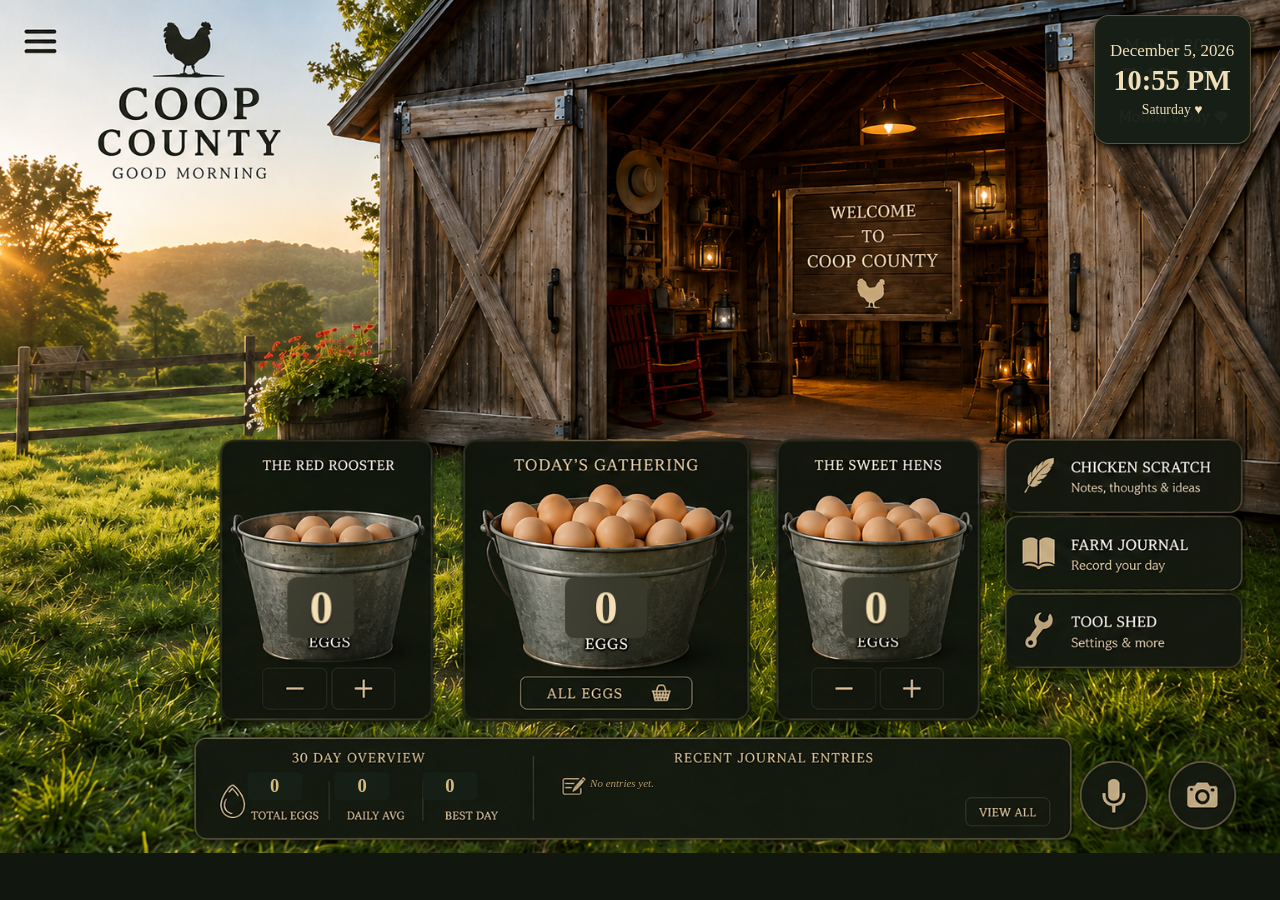
==== commit f6f5da52: "Add files via upload" ====
--- a/index.html
+++ b/index.html
@@ -8,8 +8,9 @@
   <meta name="apple-mobile-web-app-status-bar-style" content="black-translucent">
   <meta name="apple-mobile-web-app-title" content="Coop County">
   <link rel="manifest" href="manifest.webmanifest">
-  <link rel="apple-touch-icon" href="icon-192.png">
+  <link rel="apple-touch-icon" href="assets/icons/icon-180.png">
   <title>Coop County</title>
+  <link rel="stylesheet" href="css/styles.css">
   <style>
     :root{
       --ink:#f0d9a6;
@@ -35,7 +36,7 @@
       width:min(100vw,calc(100svh * 1.5));
       aspect-ratio:3/2;
       max-height:100svh;
-      background:url("coop-county-master.png") center/100% 100% no-repeat;
+      background:url("assets/images/coop-county-master.png") center/100% 100% no-repeat;
       overflow:hidden;
       isolation:isolate;
     }
@@ -47,6 +48,7 @@
     }
     .hotspot{border-radius:14px}
     .hotspot:hover{box-shadow:inset 0 0 0 2px rgba(240,217,166,.36)}
+    .menu-hotspot{left:1.5%;top:1.5%;width:8%;height:8%;z-index:5;}
     .clock{
       position:absolute;left:85.45%;top:1.8%;width:12.25%;height:15.1%;
       border-radius:1.15vw;background:rgba(23,32,23,.96);border:1px solid rgba(160,139,91,.48);
@@ -87,7 +89,10 @@
       position:absolute;z-index:4;left:46.1%;top:90.9%;width:28.4%;height:5.6%;pointer-events:none;
       color:var(--ink-soft);font-size:clamp(8px,.86vw,16px);line-height:1.45;overflow:hidden;
       text-shadow:0 1px 1px #000;
-    }
+      display:grid;align-content:start;gap:.12em;
+    }
+    .recent-line{display:block;white-space:nowrap;overflow:hidden;text-overflow:ellipsis;min-width:0}
+    .recent-empty{opacity:.82;font-style:italic}
     .capture-pair{position:absolute;z-index:8;right:3.55%;bottom:2.3%;display:flex;gap:.65vw;align-items:center}
     .capture-btn{
       position:relative;width:clamp(44px,5.15vw,78px);aspect-ratio:1;border-radius:50%;
@@ -114,8 +119,62 @@
     .action{border:1px solid #8c7650;background:#2a3828;color:#f0d9a6;border-radius:10px;padding:10px 14px;cursor:pointer}
     .action.primary{background:#70502f}
     .list{display:grid;gap:9px;margin-top:14px}
-    .list-item{display:grid;grid-template-columns:auto 1fr auto;gap:9px;align-items:start;border-top:1px solid rgba(205,178,116,.25);padding-top:9px}
-    .list-item.done .item-text{text-decoration:line-through;opacity:.6}
+    .list-item{display:grid;grid-template-columns:auto minmax(0,1fr) auto;gap:10px;align-items:center;border-top:1px solid rgba(205,178,116,.25);padding-top:10px}
+    .list-item.done .item-text{text-decoration:line-through;opacity:.58}
+    .scratch-add{margin-top:14px}
+    .scratch-add-row{display:grid;grid-template-columns:minmax(0,1fr) auto;gap:9px;align-items:stretch}
+    .scratch-add-row input{min-width:0}
+    .scratch-toolbar{display:flex;justify-content:space-between;align-items:center;gap:10px;flex-wrap:wrap;margin-top:14px}
+    .scratch-filters{display:flex;gap:7px;flex-wrap:wrap}
+    .scratch-filter.active{background:#70502f;border-color:#b99b67}
+    .scratch-summary{margin:12px 0 0;color:#cdb47b;font-size:.92rem}
+    .scratch-list{margin-top:7px}
+    .scratch-check{width:22px;height:22px;accent-color:#9a7449;cursor:pointer}
+    .scratch-actions{display:flex;gap:6px;flex-wrap:wrap;justify-content:flex-end}
+    .scratch-actions .action{padding:7px 10px}
+    .scratch-empty{border:1px dashed rgba(205,178,116,.34);border-radius:10px;padding:18px;text-align:center;color:#cdb47b}
+    .item-text{overflow-wrap:anywhere;line-height:1.35}
+    @media (max-width:520px){
+      .scratch-add-row{grid-template-columns:1fr}
+      .scratch-toolbar{align-items:stretch}
+      .scratch-filters{width:100%}
+      .scratch-filters .action{flex:1}
+      .scratch-toolbar>#clearDone{width:100%}
+      .list-item{grid-template-columns:auto minmax(0,1fr)}
+      .scratch-actions{grid-column:2;justify-content:flex-start}
+    }
+    .journal-form{border:1px solid rgba(205,178,116,.28);border-radius:14px;padding:14px;background:rgba(255,255,255,.025)}
+    .journal-form-grid{display:grid;grid-template-columns:1fr 1fr;gap:10px}
+    .journal-photo-preview{display:none;margin-top:10px;position:relative}
+    .journal-photo-preview.show{display:block}
+    .journal-photo-preview img{display:block;width:100%;max-height:260px;object-fit:cover;border-radius:12px;border:1px solid rgba(205,178,116,.35)}
+    .journal-entry-head{display:flex;justify-content:space-between;gap:10px;align-items:flex-start}
+    .journal-badge{display:inline-block;border:1px solid rgba(205,178,116,.35);border-radius:999px;padding:3px 8px;color:#d7bb80;font-size:.75rem;white-space:nowrap}
+    .journal-entry-actions{display:flex;gap:7px;flex-wrap:wrap;margin-top:9px}
+    .journal-entry-actions .action{padding:7px 10px}
+    .journal-entry-photo{cursor:pointer;border:0;background:transparent;padding:0;width:100%;text-align:left}
+    .journal-empty{border:1px dashed rgba(205,178,116,.34);border-radius:10px;padding:18px;text-align:center;color:#cdb47b}
+    .photo-lightbox{position:fixed;inset:0;z-index:60;background:rgba(0,0,0,.88);display:none;align-items:center;justify-content:center;padding:20px}
+    .photo-lightbox.open{display:flex}
+    .photo-lightbox img{max-width:96vw;max-height:88svh;border-radius:12px;box-shadow:0 20px 60px rgba(0,0,0,.7)}
+    .photo-lightbox .close{position:absolute;right:18px;top:calc(18px + var(--safe-top))}
+    @media (max-width:520px){.journal-form-grid{grid-template-columns:1fr}.journal-entry-head{display:block}.journal-badge{margin-top:5px}}
+
+    .tool-section{border:1px solid rgba(205,178,116,.28);border-radius:14px;padding:14px;margin-top:12px;background:rgba(255,255,255,.025)}
+    .tool-section h3{margin:0 0 6px;font-size:1.08rem}
+    .tool-section p{margin:0 0 10px;color:#cdb47b;line-height:1.4}
+    .tool-grid{display:grid;grid-template-columns:repeat(2,minmax(0,1fr));gap:9px}
+    .tool-grid .action{width:100%;text-align:center}
+    .tool-stats{display:grid;grid-template-columns:repeat(2,minmax(0,1fr));gap:9px;margin-top:10px}
+    .tool-stat{border:1px solid rgba(205,178,116,.24);border-radius:10px;padding:10px;background:rgba(0,0,0,.14)}
+    .tool-stat strong{display:block;font-size:1.35rem;color:#f0d9a6}
+    .tool-stat span{display:block;color:#cdb47b;font-size:.8rem;margin-top:2px}
+    .status-line{display:flex;align-items:center;justify-content:space-between;gap:10px;border-top:1px solid rgba(205,178,116,.22);padding-top:10px;margin-top:10px}
+    .status-pill{display:inline-flex;align-items:center;gap:7px;border:1px solid rgba(205,178,116,.32);border-radius:999px;padding:5px 9px;font-size:.82rem}
+    .status-dot{width:9px;height:9px;border-radius:50%;background:#b75547}.status-dot.online{background:#7ca45e}
+    .action.danger{background:#6e302b;border-color:#a4584e}.action.success{background:#3d6338;border-color:#6e965f}
+    .tool-file{display:none}
+    @media (max-width:520px){.tool-grid,.tool-stats{grid-template-columns:1fr}}
     .entry{border-top:1px solid rgba(205,178,116,.25);padding:10px 0;line-height:1.4}
     .entry time{display:block;color:#cdb47b;font-size:.88rem;margin-bottom:2px}
     .entry img{max-width:100%;border-radius:10px;margin-top:8px}
@@ -126,26 +185,67 @@
       .illustration{width:100vw;height:auto;max-height:none}
       .app-shell{align-items:start}
     }
-    @media (orientation:portrait){
-      body{overflow:hidden}
-      .app-shell{display:none}
-      #rotatePrompt.show{display:flex}
+    @media (orientation:portrait) and (max-width:800px){
+      body{background:#11170f}
+      .app-shell{min-height:auto;display:block;overflow-x:auto;overscroll-behavior-x:contain}
+      .illustration{width:150vw;max-width:none;min-width:760px}
+      .capture-pair{right:3.4%}
     }
     html[data-os="ios"] .capture-btn,html[data-os="android"] .capture-btn{min-width:48px}
-        /* ROTATE PROMPT */
-    #rotatePrompt{position:fixed;inset:0;z-index:200;background:var(--panel);color:var(--ink);display:none;flex-direction:column;align-items:center;justify-content:center;text-align:center;padding:30px}
-    #rotatePrompt.show{display:flex}
-    #rotatePrompt .icon{font-size:3rem;margin-bottom:16px;animation:tilt 1.6s ease-in-out infinite}
-    @keyframes tilt{0%,100%{transform:rotate(0deg)}50%{transform:rotate(90deg)}}
-    #rotatePrompt p{font-family:Georgia,"Times New Roman",serif;font-size:1.2rem;max-width:320px;line-height:1.5}
+
+    /* Phase 2 Item 4: Production Center and tucked-away utility links */
+    .utility-link-list{display:grid;gap:9px;margin-top:12px}
+    .utility-link-card{border:1px solid rgba(205,178,116,.28);border-radius:12px;padding:11px;background:rgba(0,0,0,.14)}
+    .utility-link-card strong{display:block;font-size:1.03rem;overflow-wrap:anywhere}
+    .utility-link-card a{display:block;color:#e1c384;margin-top:4px;overflow-wrap:anywhere}
+    .utility-link-card p{white-space:pre-wrap;margin:7px 0 0;color:#cdb47b}
+    .utility-link-actions{display:flex;gap:7px;flex-wrap:wrap;margin-top:10px}
+    .utility-link-actions .action{padding:7px 10px}
+    .production-summary{display:grid;grid-template-columns:repeat(2,minmax(0,1fr));gap:9px}
+    .production-stat{border:1px solid rgba(205,178,116,.25);border-radius:12px;padding:12px;background:rgba(0,0,0,.14)}
+    .production-stat strong{display:block;font-size:1.55rem;color:#f0d9a6}
+    .production-stat span{display:block;color:#cdb47b;font-size:.78rem;margin-top:3px}
+    .trend-line{margin-top:12px;border:1px solid rgba(205,178,116,.25);border-radius:12px;padding:12px;background:rgba(255,255,255,.025);line-height:1.45}
+    .production-chart{display:grid;grid-template-columns:repeat(7,minmax(0,1fr));gap:7px;align-items:end;min-height:210px;margin-top:14px;padding:14px 8px 8px;border:1px solid rgba(205,178,116,.24);border-radius:12px;background:rgba(0,0,0,.14)}
+    .production-day{height:180px;display:grid;grid-template-rows:22px 1fr 22px;align-items:end;justify-items:center;min-width:0}
+    .production-value{font:700 .76rem/1 system-ui,sans-serif}
+    .production-bar{width:min(32px,72%);height:var(--height);min-height:3px;border-radius:7px 7px 3px 3px;background:linear-gradient(180deg,#f1d99e,#a7803f)}
+    .production-label{color:#cdb47b;font:700 .68rem/1 system-ui,sans-serif;white-space:nowrap}
+    .submodal-note{color:#cdb47b;font-size:.9rem}
+    @media(max-width:520px){.production-summary{grid-template-columns:1fr}.production-chart{gap:3px}.production-label{font-size:.59rem}}
+
+    /* Phase 2 Item 5: full 30-Day Overview */
+    .overview-intro{margin:0 0 12px;color:#cdb47b;line-height:1.45}
+    .overview-section{margin-top:14px;border:1px solid rgba(205,178,116,.25);border-radius:14px;padding:13px;background:rgba(255,255,255,.025)}
+    .overview-section h3{margin:0 0 9px;font-size:1.05rem}
+    .overview-split{display:grid;grid-template-columns:repeat(2,minmax(0,1fr));gap:9px}
+    .coop-total{border:1px solid rgba(205,178,116,.24);border-radius:12px;padding:12px;background:rgba(0,0,0,.14)}
+    .coop-total strong{display:block;font-size:1.45rem}.coop-total span{display:block;color:#cdb47b;font-size:.8rem;margin-top:3px}
+    .split-track{height:12px;border-radius:999px;overflow:hidden;background:#263122;display:flex;margin-top:10px;border:1px solid rgba(205,178,116,.22)}
+    .split-lucy{background:#c59a57}.split-ethel{background:#7f9563}
+    .calendar-grid{display:grid;grid-template-columns:repeat(7,minmax(0,1fr));gap:6px;margin-top:10px}
+    .calendar-weekday{text-align:center;color:#cdb47b;font:700 .68rem/1 system-ui,sans-serif;padding:2px 0}
+    .calendar-day{min-height:58px;border:1px solid rgba(205,178,116,.22);border-radius:9px;padding:6px;background:rgba(0,0,0,var(--day-alpha));display:flex;flex-direction:column;justify-content:space-between;gap:5px}
+    .calendar-day.outside{visibility:hidden}
+    .calendar-day.today{outline:2px solid #e1c384;outline-offset:1px}
+    .calendar-date{font:700 .7rem/1 system-ui,sans-serif;color:#cdb47b}
+    .calendar-eggs{font:800 1rem/1 system-ui,sans-serif;color:#f0d9a6}
+    .calendar-eggs small{display:block;font-size:.58rem;color:#cdb47b;margin-top:3px;font-weight:700}
+    .overview-history{display:grid;gap:7px;max-height:245px;overflow:auto;padding-right:3px}
+    .overview-history-row{display:grid;grid-template-columns:minmax(0,1fr) auto;gap:10px;align-items:center;border-top:1px solid rgba(205,178,116,.19);padding-top:8px}
+    .overview-history-row:first-child{border-top:0;padding-top:0}
+    .overview-history-row time{display:block;color:#cdb47b;font-size:.78rem}.overview-history-row strong{font-size:1rem}
+    .overview-history-count{font:800 1.15rem/1 system-ui,sans-serif;color:#f0d9a6;white-space:nowrap}
+    @media(max-width:520px){.overview-split{grid-template-columns:1fr}.calendar-grid{gap:4px}.calendar-day{min-height:51px;padding:5px}.calendar-date{font-size:.62rem}.calendar-eggs{font-size:.9rem}}
 
     @media (prefers-reduced-motion:reduce){*{animation:none!important;transition:none!important}}
   </style>
 </head>
 <body>
-  <div id="rotatePrompt"><div class="icon">&#8635;</div><p>Turn your device sideways, sugar. Coop County likes to stretch out.</p></div>
   <main class="app-shell">
     <section class="illustration" aria-label="Coop County interactive egg tracker">
+      
+      <button class="hotspot menu-hotspot" type="button" data-open="menu" aria-label="Open navigation menu"></button>
       <div class="clock" aria-live="polite">
         <div class="date" id="clockDate"></div>
         <div class="time" id="clockTime"></div>
@@ -172,16 +272,16 @@
       <div class="metric-value" id="metricTotal">0</div>
       <div class="metric-value" id="metricAverage">0</div>
       <div class="metric-value" id="metricBest">0</div>
-      <div class="recent-lines" id="recentLines">No entries yet.</div>
+      <div class="recent-lines" id="recentLines" role="status" aria-live="polite"><span class="recent-empty">No entries yet.</span></div>
 
       <div class="capture-pair" aria-label="Capture tools">
-        <button class="capture-btn" id="micButton" type="button" aria-label="Speak Lucy and Ethel egg counts" title="Voice egg count">
+        <button class="capture-btn" id="micButton" style="display:none" type="button" aria-label="Speak Lucy and Ethel egg counts" title="Voice egg count">
           <svg viewBox="0 0 24 24" aria-hidden="true">
             <rect x="9" y="3" width="6" height="11" rx="3"></rect>
             <path d="M5.5 11.5a6.5 6.5 0 0 0 13 0M12 18v3M9 21h6"></path>
           </svg>
         </button>
-        <button class="capture-btn" id="cameraButton" type="button" aria-label="Take or choose a photo" title="Camera">
+        <button class="capture-btn" id="cameraButton" style="display:none" type="button" aria-label="Take or choose a photo" title="Camera">
           <svg viewBox="0 0 24 24" aria-hidden="true">
             <path d="M4 7h4l1.4-2h5.2L16 7h4v12H4z"></path>
             <circle cx="12" cy="13" r="4"></circle>
@@ -195,34 +295,142 @@
   <div class="modal-backdrop" id="scratchModal" role="dialog" aria-modal="true" aria-labelledby="scratchTitle">
     <section class="modal">
       <header><h2 id="scratchTitle">Chicken Scratch</h2><button class="close" type="button" data-close aria-label="Close">×</button></header>
-      <p>A simple list of things to do.</p>
-      <label for="todoInput">Add something to do</label>
-      <input id="todoInput" type="text" autocomplete="off">
-      <div class="actions"><button class="action primary" id="addTodo" type="button">Add</button><button class="action" id="clearDone" type="button">Clear completed</button></div>
-      <div class="list" id="todoList"></div>
+      <p>Keep the little coop chores from wandering off. Add a task, check it when it is done, or edit it anytime.</p>
+      <form id="todoForm" class="scratch-add" autocomplete="off">
+        <label for="todoInput">What needs doing?</label>
+        <div class="scratch-add-row">
+          <input id="todoInput" type="text" maxlength="120" placeholder="Refill oyster shell, fix the latch…">
+          <button class="action primary" id="addTodo" type="submit">Add</button>
+        </div>
+      </form>
+      <div class="scratch-toolbar" aria-label="Chicken Scratch filters">
+        <div class="scratch-filters" role="group" aria-label="Show tasks">
+          <button class="action scratch-filter active" type="button" data-todo-filter="all" aria-pressed="true">All</button>
+          <button class="action scratch-filter" type="button" data-todo-filter="open" aria-pressed="false">To do</button>
+          <button class="action scratch-filter" type="button" data-todo-filter="done" aria-pressed="false">Done</button>
+        </div>
+        <button class="action" id="clearDone" type="button">Clear completed</button>
+      </div>
+      <p class="scratch-summary" id="todoSummary" aria-live="polite"></p>
+      <div class="list scratch-list" id="todoList"></div>
     </section>
   </div>
 
   <div class="modal-backdrop" id="journalModal" role="dialog" aria-modal="true" aria-labelledby="journalTitle">
     <section class="modal">
       <header><h2 id="journalTitle">Farm Journal</h2><button class="close" type="button" data-close aria-label="Close">×</button></header>
-      <p>Egg gatherings are added automatically. Add a note whenever there is something worth remembering.</p>
-      <label for="journalText">Journal note</label>
-      <textarea id="journalText"></textarea>
-      <div class="actions"><button class="action primary" id="saveJournal" type="button">Save entry</button></div>
+      <p>Gatherings are recorded automatically. Add observations, memories, or anything worth keeping.</p>
+      <form id="journalForm" class="journal-form" autocomplete="off">
+        <input type="hidden" id="journalEditType" value="">
+        <input type="hidden" id="journalEditId" value="">
+        <div class="journal-form-grid">
+          <div><label for="journalDate">Date and time</label><input id="journalDate" type="datetime-local"></div>
+          <div><label for="journalPhotoInput">Photo</label><input id="journalPhotoInput" type="file" accept="image/*" capture="environment"></div>
+        </div>
+        <label for="journalText">Journal note</label>
+        <textarea id="journalText" maxlength="2000" placeholder="What happened around the coop today?"></textarea>
+        <div class="journal-photo-preview" id="journalPhotoPreview"><img id="journalPreviewImage" alt="Photo ready for this journal entry"><div class="actions"><button class="action" id="removeJournalPhoto" type="button">Remove photo</button></div></div>
+        <div class="actions">
+          <button class="action primary" id="saveJournal" type="submit">Save entry</button>
+          <button class="action" id="cancelJournalEdit" type="button" hidden>Cancel edit</button>
+        </div>
+      </form>
       <div class="list" id="journalList"></div>
     </section>
   </div>
 
+  <div class="photo-lightbox" id="photoLightbox" role="dialog" aria-modal="true" aria-label="Journal photo">
+    <button class="close" id="closeLightbox" type="button" aria-label="Close photo">×</button>
+    <img id="lightboxImage" alt="Journal photo enlarged">
+  </div>
+
   <div class="modal-backdrop" id="toolsModal" role="dialog" aria-modal="true" aria-labelledby="toolsTitle">
     <section class="modal">
       <header><h2 id="toolsTitle">Tool Shed</h2><button class="close" type="button" data-close aria-label="Close">×</button></header>
-      <div class="actions">
-        <button class="action primary" id="exportCsv" type="button">Export egg log CSV</button>
-        <button class="action" id="resetCurrent" type="button">Reset current counts</button>
-        <button class="action" id="clearAll" type="button">Clear all saved data</button>
-      </div>
+      <p>Your Coop County control center for backups, exports, resets, and app status.</p>
+
+      <section class="tool-section" aria-labelledby="backupHeading">
+        <h3 id="backupHeading">Backup &amp; Restore</h3>
+        <p>Save one complete backup containing egg history, Farm Journal, Chicken Scratch, current counts, and photos.</p>
+        <div class="tool-grid">
+          <button class="action primary" id="exportBackup" type="button">Download full backup</button>
+          <button class="action" id="restoreBackup" type="button">Restore a backup</button>
+        </div>
+        <input class="tool-file" id="restoreInput" type="file" accept="application/json,.json">
+      </section>
+
+      <section class="tool-section" aria-labelledby="exportHeading">
+        <h3 id="exportHeading">CSV Exports</h3>
+        <p>Open these files in Excel, Google Sheets, or another spreadsheet program.</p>
+        <div class="tool-grid">
+          <button class="action" id="exportCsv" type="button">Egg history CSV</button>
+          <button class="action" id="exportJournalCsv" type="button">Farm Journal CSV</button>
+          <button class="action" id="exportScratchCsv" type="button">Chicken Scratch CSV</button>
+        </div>
+      </section>
+
+      <section class="tool-section" aria-labelledby="resetHeading">
+        <h3 id="resetHeading">Reset Options</h3>
+        <p>Each reset asks for confirmation before anything is removed.</p>
+        <div class="tool-grid">
+          <button class="action" id="resetCurrent" type="button">Reset current counts</button>
+          <button class="action" id="resetScratch" type="button">Clear Chicken Scratch</button>
+          <button class="action" id="resetJournal" type="button">Clear Farm Journal</button>
+          <button class="action danger" id="clearAll" type="button">Factory reset all data</button>
+        </div>
+      </section>
+
+      <section class="tool-section" aria-labelledby="connectionsHeading">
+        <h3 id="connectionsHeading">Connections</h3>
+        <p>Useful links stay tucked inside the Tool Shed and never clutter the main farm screen.</p>
+        <div class="tool-grid">
+          <button class="action" id="openSocialLinks" type="button">Social Links</button>
+          <button class="action" id="openWeatherLink" type="button">Weather Link</button>
+        </div>
+      </section>
+
+      <section class="tool-section" aria-labelledby="statusHeading">
+        <h3 id="statusHeading">App &amp; Data Status</h3>
+        <div class="tool-stats">
+          <div class="tool-stat"><strong id="toolGatherings">0</strong><span>Gatherings</span></div>
+          <div class="tool-stat"><strong id="toolJournal">0</strong><span>Journal notes</span></div>
+          <div class="tool-stat"><strong id="toolTasks">0</strong><span>Scratch tasks</span></div>
+          <div class="tool-stat"><strong id="toolStorage">0 KB</strong><span>Local storage used</span></div>
+        </div>
+        <div class="status-line"><span>Version <strong id="appVersion">Phase 2 · Item 5</strong></span><span class="status-pill"><span class="status-dot" id="connectionDot"></span><span id="connectionText">Checking…</span></span></div>
+        <div class="actions"><button class="action success" id="checkUpdate" type="button">Check for app update</button></div>
+      </section>
       <p class="device-note" id="deviceNote"></p>
+    </section>
+  </div>
+
+  <div class="modal-backdrop" id="socialModal" role="dialog" aria-modal="true" aria-labelledby="socialTitle">
+    <section class="modal">
+      <header><h2 id="socialTitle">Social Links</h2><button class="close" type="button" data-close aria-label="Close">×</button></header>
+      <p class="submodal-note">Add any site, its link, and private notes. Coop County only stores and opens the links you choose.</p>
+      <form id="socialForm" class="journal-form" autocomplete="off">
+        <input type="hidden" id="socialEditId" value="">
+        <label for="socialName">Site or connection name</label>
+        <input id="socialName" type="text" maxlength="100" placeholder="Facebook, farm website, YouTube…" required>
+        <label for="socialUrl">Link</label>
+        <input id="socialUrl" type="text" inputmode="url" maxlength="1000" placeholder="https://…" required>
+        <label for="socialNotes">Notes (optional)</label>
+        <textarea id="socialNotes" maxlength="1000" placeholder="Login reminder, posting notes, contact details…"></textarea>
+        <div class="actions"><button class="action primary" id="saveSocial" type="submit">Save link</button><button class="action" id="cancelSocialEdit" type="button" hidden>Cancel edit</button></div>
+      </form>
+      <div class="utility-link-list" id="socialList"></div>
+    </section>
+  </div>
+
+  <div class="modal-backdrop" id="weatherModal" role="dialog" aria-modal="true" aria-labelledby="weatherTitle">
+    <section class="modal">
+      <header><h2 id="weatherTitle">Weather Link</h2><button class="close" type="button" data-close aria-label="Close">×</button></header>
+      <p class="submodal-note">Choose any local weather website. Coop County opens it; the weather service supplies the forecast.</p>
+      <form id="weatherForm" class="journal-form" autocomplete="off">
+        <label for="weatherUrl">Preferred local weather link</label>
+        <input id="weatherUrl" type="text" inputmode="url" maxlength="1000" placeholder="https://weather.gov/…">
+        <div class="actions"><button class="action primary" type="submit">Save weather link</button><button class="action success" id="launchWeather" type="button">Open weather</button><button class="action" id="clearWeather" type="button">Clear</button></div>
+      </form>
     </section>
   </div>
 
@@ -239,10 +447,18 @@
   (()=>{
     'use strict';
     const KEY='coopCountyInteractiveIllustrationV1';
-    const fresh={lucy:0,ethel:0,gatherings:[],todos:[],journal:[],pendingPhoto:null};
+    const fresh={lucy:0,ethel:0,gatherings:[],todos:[],journal:[],socialLinks:[],weatherUrl:'',pendingPhoto:null};
     let state=load();
+    state.todos=Array.isArray(state.todos)?state.todos.map((todo,index)=>({id:todo.id||`scratch-${Date.now()}-${index}`,text:String(todo.text||'').trim(),done:Boolean(todo.done),createdAt:todo.createdAt||new Date().toISOString()})).filter(todo=>todo.text):[];
+    state.gatherings=Array.isArray(state.gatherings)?state.gatherings.map((g,index)=>({...g,id:g.id||`gathering-${new Date(g.time||Date.now()).getTime()}-${index}`})):[];
+    state.journal=Array.isArray(state.journal)?state.journal.map((j,index)=>({...j,id:j.id||`journal-${new Date(j.time||Date.now()).getTime()}-${index}`})):[];
+    state.socialLinks=Array.isArray(state.socialLinks)?state.socialLinks.map((link,index)=>({id:link.id||`social-${Date.now()}-${index}`,name:String(link.name||'').trim(),url:String(link.url||'').trim(),notes:String(link.notes||'')})).filter(link=>link.name&&link.url):[];
+    state.weatherUrl=String(state.weatherUrl||'');
+    let todoFilter='all';
+    let journalDraftPhoto=null;
     const $=id=>document.getElementById(id);
     const escapeHtml=v=>String(v).replace(/[&<>"']/g,c=>({"&":"&amp;","<":"&lt;",">":"&gt;","\"":"&quot;","'":"&#39;"}[c]));
+    const safeUrl=value=>{const raw=String(value||'').trim();if(!raw)return '';try{const url=new URL(/^https?:\/\//i.test(raw)?raw:`https://${raw}`);return /^https?:$/.test(url.protocol)?url.href:''}catch{return ''}};
 
     function load(){try{return {...fresh,...JSON.parse(localStorage.getItem(KEY)||'{}')}}catch{return {...fresh}}}
     function save(){try{localStorage.setItem(KEY,JSON.stringify(state))}catch{showStatus('Storage is full. Export the log, then remove older photos.')}}
@@ -267,7 +483,23 @@
     }
     updateClock();setInterval(updateClock,1000);
 
-    function formatDate(iso){return new Intl.DateTimeFormat(undefined,{dateStyle:'medium',timeStyle:'short'}).format(new Date(iso))}
+    function validDate(value){const date=new Date(value);return Number.isNaN(date.getTime())?null:date}
+    function formatDate(iso){const date=validDate(iso);return date?new Intl.DateTimeFormat(undefined,{dateStyle:'medium',timeStyle:'short'}).format(date):'Date unavailable'}
+    function recentEntryText(entry){
+      const date=validDate(entry.time);
+      const when=date?new Intl.DateTimeFormat(undefined,{month:'short',day:'numeric'}).format(date):'Recent';
+      const raw=String(entry.text||entry.note||'Journal entry').replace(/\s+/g,' ').trim();
+      return `${when} — ${raw||'Journal entry'}`;
+    }
+    function renderRecentJournal(entries){
+      const container=$('recentLines');
+      container.replaceChildren();
+      const recent=entries.filter(entry=>validDate(entry.time)).slice(0,2);
+      if(!recent.length){
+        const empty=document.createElement('span');empty.className='recent-empty';empty.textContent='No entries yet.';container.append(empty);return;
+      }
+      recent.forEach(entry=>{const line=document.createElement('span');line.className='recent-line';line.textContent=recentEntryText(entry);line.title=recentEntryText(entry);container.append(line)});
+    }
     function showStatus(text){const s=$('status');s.textContent=text;s.classList.add('show');clearTimeout(showStatus.t);showStatus.t=setTimeout(()=>s.classList.remove('show'),3300)}
 
     function render(){
@@ -285,36 +517,116 @@
       $('metricBest').textContent=best;
 
       const combined=[
-        ...state.gatherings.map(g=>({time:g.time,text:`Lucy ${g.lucy}, Ethel ${g.ethel} — ${g.total} eggs`,photo:g.photo,type:'gathering'})),
+        ...state.gatherings.map(g=>({id:g.id,time:g.time,text:`Lucy ${g.lucy}, Ethel ${g.ethel} — ${g.total} eggs${g.note?`\n${g.note}`:''}`,photo:g.photo,type:'gathering',lucy:g.lucy,ethel:g.ethel,total:g.total,note:g.note||''})),
         ...state.journal.map(j=>({...j,type:'note'}))
-      ].sort((a,b)=>new Date(b.time)-new Date(a.time));
-      $('recentLines').innerHTML=combined.length?combined.slice(0,2).map(e=>`${escapeHtml(new Intl.DateTimeFormat(undefined,{month:'short',day:'numeric'}).format(new Date(e.time)))} — ${escapeHtml(e.text)}`).join('<br>'):'No entries yet.';
-
+      ].sort((a,b)=>(validDate(b.time)?.getTime()||0)-(validDate(a.time)?.getTime()||0));
+      renderRecentJournal(combined);
+
+      const openTodos=state.todos.filter(todo=>!todo.done).length;
+      const doneTodos=state.todos.length-openTodos;
+      $('todoSummary').textContent=state.todos.length?`${openTodos} to do · ${doneTodos} finished`:'Your scratch list is clear.';
+      document.querySelectorAll('[data-todo-filter]').forEach(button=>{
+        const active=button.dataset.todoFilter===todoFilter;
+        button.classList.toggle('active',active);
+        button.setAttribute('aria-pressed',String(active));
+      });
+      $('clearDone').disabled=doneTodos===0;
       $('todoList').innerHTML='';
-      state.todos.forEach((todo,i)=>{
+      const visibleTodos=state.todos.filter(todo=>todoFilter==='all'||(todoFilter==='done'?todo.done:!todo.done));
+      visibleTodos.forEach(todo=>{
         const row=document.createElement('div');row.className='list-item'+(todo.done?' done':'');
-        const check=document.createElement('input');check.type='checkbox';check.checked=todo.done;check.setAttribute('aria-label','Mark completed');
-        check.addEventListener('change',()=>{state.todos[i].done=check.checked;save();render()});
+        const check=document.createElement('input');check.type='checkbox';check.className='scratch-check';check.checked=todo.done;check.setAttribute('aria-label',`${todo.done?'Mark not done':'Mark completed'}: ${todo.text}`);
+        check.addEventListener('change',()=>{todo.done=check.checked;save();render()});
         const text=document.createElement('div');text.className='item-text';text.textContent=todo.text;
+        const actions=document.createElement('div');actions.className='scratch-actions';
+        const edit=document.createElement('button');edit.className='action';edit.type='button';edit.textContent='Edit';
+        edit.addEventListener('click',()=>{const next=prompt('Edit this Chicken Scratch item:',todo.text);if(next===null)return;const clean=next.trim().slice(0,120);if(!clean){showStatus('The task was left unchanged.');return}todo.text=clean;save();render();showStatus('Chicken Scratch updated.');});
         const remove=document.createElement('button');remove.className='action';remove.type='button';remove.textContent='Remove';
-        remove.addEventListener('click',()=>{state.todos.splice(i,1);save();render()});
-        row.append(check,text,remove);$('todoList').append(row);
+        remove.addEventListener('click',()=>{state.todos=state.todos.filter(item=>item.id!==todo.id);save();render();showStatus('Task removed.');});
+        actions.append(edit,remove);row.append(check,text,actions);$('todoList').append(row);
       });
-      if(!state.todos.length)$('todoList').innerHTML='<p>No chores on the list.</p>';
+      if(!visibleTodos.length){
+        const message=todoFilter==='done'?'Nothing completed yet.':todoFilter==='open'?'No chores waiting.':'No chores on the list.';
+        $('todoList').innerHTML=`<div class="scratch-empty">${message}</div>`;
+      }
 
       $('journalList').innerHTML='';
       combined.forEach(e=>{
         const article=document.createElement('article');article.className='entry';
-        article.innerHTML=`<time>${escapeHtml(formatDate(e.time))}</time><div>${escapeHtml(e.text)}</div>${e.photo?`<img src="${e.photo}" alt="Photo attached to journal entry">`:''}`;
-        $('journalList').append(article);
+        const head=document.createElement('div');head.className='journal-entry-head';
+        const when=document.createElement('time');when.textContent=formatDate(e.time);
+        const badge=document.createElement('span');badge.className='journal-badge';badge.textContent=e.type==='gathering'?'Gathering':'Journal note';
+        head.append(when,badge);
+        const text=document.createElement('div');text.textContent=e.text;
+        article.append(head,text);
+        if(e.photo){const photoButton=document.createElement('button');photoButton.type='button';photoButton.className='journal-entry-photo';photoButton.setAttribute('aria-label','View attached photo');const img=document.createElement('img');img.src=e.photo;img.alt='Photo attached to journal entry';photoButton.append(img);photoButton.addEventListener('click',()=>openLightbox(e.photo));article.append(photoButton)}
+        const actions=document.createElement('div');actions.className='journal-entry-actions';
+        const edit=document.createElement('button');edit.type='button';edit.className='action';edit.textContent='Edit';edit.addEventListener('click',()=>beginJournalEdit(e));
+        const remove=document.createElement('button');remove.type='button';remove.className='action';remove.textContent='Delete';remove.addEventListener('click',()=>deleteJournalEntry(e));
+        actions.append(edit,remove);article.append(actions);$('journalList').append(article);
       });
-      if(!combined.length)$('journalList').innerHTML='<p>No journal entries yet.</p>';
-
+      if(!combined.length)$('journalList').innerHTML='<div class="journal-empty">No journal entries yet.</div>';
+
+      $('toolGatherings').textContent=state.gatherings.length;
+      $('toolJournal').textContent=state.journal.length;
+      $('toolTasks').textContent=state.todos.length;
+      const storageBytes=new Blob([localStorage.getItem(KEY)||'']).size;
+      $('toolStorage').textContent=storageBytes<1024?`${storageBytes} B`:`${(storageBytes/1024).toFixed(storageBytes>10240?0:1)} KB`;
+      updateConnectionStatus();
+
+      const dayMs=86400000;
+      const todayStart=new Date();todayStart.setHours(0,0,0,0);
+      const windowStart=new Date(todayStart);windowStart.setDate(windowStart.getDate()-29);
+      const windowEnd=new Date(todayStart);windowEnd.setDate(windowEnd.getDate()+1);
+      const rolling30=state.gatherings.filter(g=>{const t=new Date(g.time);return t>=windowStart&&t<windowEnd});
+      const daily30=[];
+      for(let i=0;i<30;i++){
+        const d=new Date(windowStart);d.setDate(d.getDate()+i);
+        const next=new Date(d);next.setDate(next.getDate()+1);
+        const entries=rolling30.filter(g=>{const t=new Date(g.time);return t>=d&&t<next});
+        daily30.push({date:d,entries,total:entries.reduce((n,g)=>n+Number(g.total||0),0),lucy:entries.reduce((n,g)=>n+Number(g.lucy||0),0),ethel:entries.reduce((n,g)=>n+Number(g.ethel||0),0)});
+      }
+      const rollingTotal=daily30.reduce((n,d)=>n+d.total,0);
+      const activeDays=daily30.filter(d=>d.total>0).length;
+      const quietDays=30-activeDays;
+      const calendarAverage=(rollingTotal/30).toFixed(1);
+      const activeAverage=activeDays?(rollingTotal/activeDays).toFixed(1):'0';
+      const bestDay=daily30.reduce((best,d)=>d.total>best.total?d:best,{date:null,total:0});
+      const bestDate=bestDay.date?new Intl.DateTimeFormat(undefined,{month:'short',day:'numeric'}).format(bestDay.date):'—';
+      const lucy30=daily30.reduce((n,d)=>n+d.lucy,0),ethel30=daily30.reduce((n,d)=>n+d.ethel,0);
+      const splitTotal=Math.max(1,lucy30+ethel30),lucyPct=Math.round(lucy30/splitTotal*100),ethelPct=100-lucyPct;
+      const topCoop=lucy30===ethel30?'Tied':lucy30>ethel30?'Lucy':'Ethel';
+      const last7=daily30.slice(-7).reduce((n,d)=>n+d.total,0),prior7=daily30.slice(-14,-7).reduce((n,d)=>n+d.total,0);
+      const change=prior7?((last7-prior7)/prior7*100):null;
+      const trend=change===null?(last7?'A first 7-day baseline is forming.':'Log gatherings to begin a trend.'):(change>1?`Up ${Math.abs(change).toFixed(0)}% from the prior 7 days.`:change<-1?`Down ${Math.abs(change).toFixed(0)}% from the prior 7 days.`:'Holding steady with the prior 7 days.');
+      const maxDaily=Math.max(1,...daily30.map(d=>d.total));
+      const firstWeekday=windowStart.getDay();
+      const calendarBlanks=Array.from({length:firstWeekday},()=>'<div class="calendar-day outside" aria-hidden="true"></div>').join('');
+      const weekdayLabels=['Sun','Mon','Tue','Wed','Thu','Fri','Sat'].map(d=>`<div class="calendar-weekday">${d}</div>`).join('');
+      const calendarDays=daily30.map(day=>{
+        const alpha=(.08+(day.total/maxDaily)*.42).toFixed(2);
+        const isToday=day.date.getTime()===todayStart.getTime();
+        const label=new Intl.DateTimeFormat(undefined,{weekday:'long',month:'long',day:'numeric'}).format(day.date);
+        return `<div class="calendar-day${isToday?' today':''}" style="--day-alpha:${alpha}" aria-label="${escapeHtml(label)}: ${day.total} eggs"><span class="calendar-date">${new Intl.DateTimeFormat(undefined,{month:'short',day:'numeric'}).format(day.date)}</span><span class="calendar-eggs">${day.total}<small>${day.total===1?'egg':'eggs'}</small></span></div>`;
+      }).join('');
+      const recentRows=[...rolling30].sort((a,b)=>new Date(b.time)-new Date(a.time)).slice(0,10).map(g=>`<div class="overview-history-row"><div><strong>Lucy ${Number(g.lucy||0)} · Ethel ${Number(g.ethel||0)}</strong><time>${escapeHtml(formatDate(g.time))}</time></div><span class="overview-history-count">${Number(g.total||0)} eggs</span></div>`).join('');
       $('overviewDetails').innerHTML=`
-        <p><strong>${total}</strong> eggs logged in the last 30 days.</p>
-        <p><strong>${avg}</strong> eggs per gathering.</p>
-        <p><strong>${best}</strong> eggs on the best day.</p>
-        <p><strong>${g30.length}</strong> gatherings recorded.</p>`;
+        <p class="overview-intro">A complete rolling look at the last 30 calendar days, ending today.</p>
+        <div class="production-summary">
+          <div class="production-stat"><strong>${rollingTotal}</strong><span>Total eggs</span></div>
+          <div class="production-stat"><strong>${calendarAverage}</strong><span>Average per calendar day</span></div>
+          <div class="production-stat"><strong>${activeAverage}</strong><span>Average per gathering day</span></div>
+          <div class="production-stat"><strong>${bestDay.total}</strong><span>Best day · ${escapeHtml(bestDate)}</span></div>
+          <div class="production-stat"><strong>${activeDays}</strong><span>Days with production</span></div>
+          <div class="production-stat"><strong>${quietDays}</strong><span>Days without entries</span></div>
+        </div>
+        <div class="trend-line"><strong>7-day trend:</strong> ${escapeHtml(trend)}</div>
+        <section class="overview-section"><h3>Lucy &amp; Ethel</h3><div class="overview-split"><div class="coop-total"><strong>${lucy30}</strong><span>Lucy · ${lucyPct}% of recorded eggs</span></div><div class="coop-total"><strong>${ethel30}</strong><span>Ethel · ${ethelPct}% of recorded eggs</span></div></div><div class="split-track" aria-label="Lucy ${lucyPct} percent and Ethel ${ethelPct} percent"><span class="split-lucy" style="width:${lucyPct}%"></span><span class="split-ethel" style="width:${ethelPct}%"></span></div><p class="submodal-note">Highest-producing coop: <strong>${escapeHtml(topCoop)}</strong></p></section>
+        <section class="overview-section"><h3>30-Day Calendar</h3><div class="calendar-grid">${weekdayLabels}${calendarBlanks}${calendarDays}</div></section>
+        <section class="overview-section"><h3>Recent Gatherings</h3><div class="overview-history">${recentRows||'<div class="scratch-empty">No gatherings recorded in this 30-day window.</div>'}</div></section>
+        <p class="submodal-note">${rolling30.length} gathering${rolling30.length===1?'':'s'} recorded during this rolling 30-day window.</p>`;
+      renderSocialLinks();
+      $('weatherUrl').value=state.weatherUrl||'';
     }
 
     document.querySelectorAll('[data-counter]').forEach(btn=>btn.addEventListener('click',()=>{
@@ -324,28 +636,65 @@
     $('logGathering').addEventListener('click',()=>{
       const total=state.lucy+state.ethel;
       if(!total){showStatus('Add Lucy and Ethel counts first.');return}
-      const entry={time:new Date().toISOString(),lucy:state.lucy,ethel:state.ethel,total,photo:state.pendingPhoto||null};
+      const entry={id:`gathering-${Date.now()}-${Math.random().toString(16).slice(2)}`,time:new Date().toISOString(),lucy:state.lucy,ethel:state.ethel,total,photo:state.pendingPhoto||null};
       state.gatherings.push(entry);state.pendingPhoto=null;save();render();showStatus(`Gathering logged: ${total} eggs.`);
     });
 
-    function addTodo(){const input=$('todoInput');const text=input.value.trim();if(!text)return;state.todos.push({text,done:false});input.value='';save();render()}
-    $('addTodo').addEventListener('click',addTodo);$('todoInput').addEventListener('keydown',e=>{if(e.key==='Enter')addTodo()});
-    $('clearDone').addEventListener('click',()=>{state.todos=state.todos.filter(t=>!t.done);save();render()});
-
-    $('saveJournal').addEventListener('click',()=>{
-      const text=$('journalText').value.trim();if(!text){showStatus('Write a journal note first.');return}
-      state.journal.push({time:new Date().toISOString(),text,photo:state.pendingPhoto||null});state.pendingPhoto=null;$('journalText').value='';save();render();showStatus('Journal entry saved.');
-    });
-
+    function addTodo(){
+      const input=$('todoInput');const text=input.value.trim().slice(0,120);
+      if(!text){showStatus('Write down a chore first.');input.focus();return}
+      state.todos.push({id:`scratch-${Date.now()}-${Math.random().toString(16).slice(2)}`,text,done:false,createdAt:new Date().toISOString()});
+      input.value='';todoFilter='all';save();render();input.focus();showStatus('Added to Chicken Scratch.');
+    }
+    $('todoForm').addEventListener('submit',event=>{event.preventDefault();addTodo()});
+    document.querySelectorAll('[data-todo-filter]').forEach(button=>button.addEventListener('click',()=>{todoFilter=button.dataset.todoFilter;render()}));
+    $('clearDone').addEventListener('click',()=>{
+      const count=state.todos.filter(todo=>todo.done).length;if(!count)return;
+      if(!confirm(`Clear ${count} completed ${count===1?'task':'tasks'}?`))return;
+      state.todos=state.todos.filter(todo=>!todo.done);save();render();showStatus('Completed chores cleared.');
+    });
+
+    function toLocalInputValue(iso){const d=new Date(iso||Date.now());const pad=n=>String(n).padStart(2,'0');return `${d.getFullYear()}-${pad(d.getMonth()+1)}-${pad(d.getDate())}T${pad(d.getHours())}:${pad(d.getMinutes())}`}
+    function resetJournalForm(){
+      $('journalForm').reset();$('journalDate').value=toLocalInputValue();$('journalEditType').value='';$('journalEditId').value='';journalDraftPhoto=null;
+      $('journalPhotoPreview').classList.remove('show');$('journalPreviewImage').removeAttribute('src');$('saveJournal').textContent='Save entry';$('cancelJournalEdit').hidden=true;
+    }
+    function beginJournalEdit(entry){
+      $('journalEditType').value=entry.type;$('journalEditId').value=entry.id;$('journalDate').value=toLocalInputValue(entry.time);
+      $('journalText').value=entry.type==='gathering'?(entry.note||''):entry.text;journalDraftPhoto=entry.photo||null;
+      if(journalDraftPhoto){$('journalPreviewImage').src=journalDraftPhoto;$('journalPhotoPreview').classList.add('show')}else{$('journalPhotoPreview').classList.remove('show');$('journalPreviewImage').removeAttribute('src')}
+      $('saveJournal').textContent='Save changes';$('cancelJournalEdit').hidden=false;$('journalText').focus();
+    }
+    function deleteJournalEntry(entry){
+      if(!confirm(`Delete this ${entry.type==='gathering'?'gathering':'journal entry'}?`))return;
+      if(entry.type==='gathering')state.gatherings=state.gatherings.filter(item=>item.id!==entry.id);else state.journal=state.journal.filter(item=>item.id!==entry.id);
+      save();render();resetJournalForm();showStatus('Journal entry deleted.');
+    }
+    function openLightbox(src){$('lightboxImage').src=src;$('photoLightbox').classList.add('open');$('closeLightbox').focus()}
+    function closeLightbox(){$('photoLightbox').classList.remove('open');$('lightboxImage').removeAttribute('src')}
+    $('journalForm').addEventListener('submit',event=>{
+      event.preventDefault();const text=$('journalText').value.trim();const type=$('journalEditType').value;const id=$('journalEditId').value;const selected=$('journalDate').value;
+      const time=selected?new Date(selected).toISOString():new Date().toISOString();
+      if(type==='gathering'){
+        const entry=state.gatherings.find(item=>item.id===id);if(!entry)return;
+        entry.time=time;entry.note=text;entry.photo=journalDraftPhoto||null;
+      }else if(type==='note'){
+        const entry=state.journal.find(item=>item.id===id);if(!entry)return;
+        if(!text){showStatus('Write a journal note first.');return}entry.time=time;entry.text=text;entry.photo=journalDraftPhoto||null;
+      }else{
+        if(!text){showStatus('Write a journal note first.');return}
+        state.journal.push({id:`journal-${Date.now()}-${Math.random().toString(16).slice(2)}`,time,text,photo:journalDraftPhoto||state.pendingPhoto||null});state.pendingPhoto=null;
+      }
+      save();render();resetJournalForm();showStatus(type?'Journal entry updated.':'Journal entry saved.');
+    });
+    $('cancelJournalEdit').addEventListener('click',()=>{resetJournalForm();showStatus('Edit canceled.')});
+    $('journalPhotoInput').addEventListener('change',event=>{const file=event.target.files?.[0];if(!file)return;preparePhoto(file,photo=>{journalDraftPhoto=photo;$('journalPreviewImage').src=photo;$('journalPhotoPreview').classList.add('show');showStatus('Photo added to this journal entry.')});event.target.value=''});
+    $('removeJournalPhoto').addEventListener('click',()=>{journalDraftPhoto=null;$('journalPhotoPreview').classList.remove('show');$('journalPreviewImage').removeAttribute('src');showStatus('Photo removed from this entry.')});
+    $('closeLightbox').addEventListener('click',closeLightbox);$('photoLightbox').addEventListener('click',event=>{if(event.target===$('photoLightbox'))closeLightbox()});
+
+    function preparePhoto(file,done){const reader=new FileReader();reader.onload=()=>{const img=new Image();img.onload=()=>{const max=1280,scale=Math.min(1,max/Math.max(img.width,img.height));const canvas=document.createElement('canvas');canvas.width=Math.round(img.width*scale);canvas.height=Math.round(img.height*scale);canvas.getContext('2d').drawImage(img,0,0,canvas.width,canvas.height);done(canvas.toDataURL('image/jpeg',.78))};img.src=reader.result};reader.readAsDataURL(file)}
     $('cameraButton').addEventListener('click',()=>$('cameraInput').click());
-    $('cameraInput').addEventListener('change',event=>{
-      const file=event.target.files?.[0];if(!file)return;
-      const reader=new FileReader();
-      reader.onload=()=>{const img=new Image();img.onload=()=>{
-        const max=1280,scale=Math.min(1,max/Math.max(img.width,img.height));const canvas=document.createElement('canvas');canvas.width=Math.round(img.width*scale);canvas.height=Math.round(img.height*scale);
-        canvas.getContext('2d').drawImage(img,0,0,canvas.width,canvas.height);state.pendingPhoto=canvas.toDataURL('image/jpeg',.78);save();showStatus('Photo ready for the next gathering or journal entry.');
-      };img.src=reader.result};reader.readAsDataURL(file);event.target.value='';
-    });
+    $('cameraInput').addEventListener('change',event=>{const file=event.target.files?.[0];if(!file)return;preparePhoto(file,photo=>{state.pendingPhoto=photo;save();showStatus('Photo ready for the next gathering or journal entry.')});event.target.value=''});
 
     function wordNumber(value){
       if(/^\d+$/.test(value.trim()))return Number(value);
@@ -366,29 +715,98 @@
       recognition.onend=()=>$('micButton').classList.remove('listening');recognition.start();
     });
 
+    function csvCell(value){return `"${String(value??'').replace(/"/g,'""')}"`}
+    function downloadFile(name,contents,type){
+      const url=URL.createObjectURL(new Blob([contents],{type}));const a=document.createElement('a');a.href=url;a.download=name;document.body.append(a);a.click();a.remove();setTimeout(()=>URL.revokeObjectURL(url),1000);
+    }
+    function dateStamp(){const d=new Date();const pad=n=>String(n).padStart(2,'0');return `${d.getFullYear()}-${pad(d.getMonth()+1)}-${pad(d.getDate())}`}
+    function updateConnectionStatus(){
+      const online=navigator.onLine;$('connectionDot').classList.toggle('online',online);$('connectionText').textContent=online?'Online':'Offline';
+    }
+    addEventListener('online',()=>{updateConnectionStatus();showStatus('Back online.')});
+    addEventListener('offline',()=>{updateConnectionStatus();showStatus('Offline mode active.')});
+
+    function resetSocialForm(){
+      $('socialForm').reset();$('socialEditId').value='';$('saveSocial').textContent='Save link';$('cancelSocialEdit').hidden=true;
+    }
+    function renderSocialLinks(){
+      const list=$('socialList');if(!list)return;list.innerHTML='';
+      if(!state.socialLinks.length){list.innerHTML='<div class="scratch-empty">No social or connection links saved yet.</div>';return}
+      state.socialLinks.forEach(link=>{
+        const card=document.createElement('article');card.className='utility-link-card';
+        const name=document.createElement('strong');name.textContent=link.name;
+        const anchor=document.createElement('a');anchor.href=safeUrl(link.url)||'#';anchor.target='_blank';anchor.rel='noopener noreferrer';anchor.textContent=link.url;
+        card.append(name,anchor);
+        if(link.notes){const notes=document.createElement('p');notes.textContent=link.notes;card.append(notes)}
+        const actions=document.createElement('div');actions.className='utility-link-actions';
+        const open=document.createElement('button');open.type='button';open.className='action success';open.textContent='Open';open.addEventListener('click',()=>{const url=safeUrl(link.url);if(url)window.open(url,'_blank','noopener');else showStatus('That link is not valid.');});
+        const edit=document.createElement('button');edit.type='button';edit.className='action';edit.textContent='Edit';edit.addEventListener('click',()=>{$('socialEditId').value=link.id;$('socialName').value=link.name;$('socialUrl').value=link.url;$('socialNotes').value=link.notes||'';$('saveSocial').textContent='Save changes';$('cancelSocialEdit').hidden=false;$('socialName').focus();});
+        const remove=document.createElement('button');remove.type='button';remove.className='action danger';remove.textContent='Delete';remove.addEventListener('click',()=>{if(!confirm(`Delete ${link.name}?`))return;state.socialLinks=state.socialLinks.filter(item=>item.id!==link.id);save();render();showStatus('Social link deleted.');});
+        actions.append(open,edit,remove);card.append(actions);list.append(card);
+      });
+    }
+    $('socialForm').addEventListener('submit',event=>{event.preventDefault();const name=$('socialName').value.trim().slice(0,100);const url=safeUrl($('socialUrl').value);const notes=$('socialNotes').value.trim().slice(0,1000);if(!name||!url){showStatus('Add a site name and a valid link.');return}const id=$('socialEditId').value;if(id){const link=state.socialLinks.find(item=>item.id===id);if(link)Object.assign(link,{name,url,notes});}else state.socialLinks.push({id:`social-${Date.now()}-${Math.random().toString(16).slice(2)}`,name,url,notes});save();resetSocialForm();render();showStatus(id?'Social link updated.':'Social link saved.');});
+    $('cancelSocialEdit').addEventListener('click',resetSocialForm);
+    $('openSocialLinks').addEventListener('click',()=>{closeModal($('toolsModal'));resetSocialForm();renderSocialLinks();openModal('socialModal')});
+    $('openWeatherLink').addEventListener('click',()=>{closeModal($('toolsModal'));$('weatherUrl').value=state.weatherUrl||'';openModal('weatherModal')});
+    $('weatherForm').addEventListener('submit',event=>{event.preventDefault();const raw=$('weatherUrl').value.trim();const url=raw?safeUrl(raw):'';if(raw&&!url){showStatus('Enter a valid weather website link.');return}state.weatherUrl=url;save();render();showStatus(url?'Weather link saved.':'Weather link cleared.');});
+    $('launchWeather').addEventListener('click',()=>{const url=safeUrl($('weatherUrl').value||state.weatherUrl);if(!url){showStatus('Save a local weather link first.');return}window.open(url,'_blank','noopener');});
+    $('clearWeather').addEventListener('click',()=>{state.weatherUrl='';$('weatherUrl').value='';save();render();showStatus('Weather link cleared.');});
+
+    $('exportBackup').addEventListener('click',()=>{
+      const backup={app:'Coop County',formatVersion:1,appVersion:'Phase 2 Item 5',exportedAt:new Date().toISOString(),storageKey:KEY,data:state};
+      downloadFile(`coop-county-backup-${dateStamp()}.json`,JSON.stringify(backup,null,2),'application/json');showStatus('Full Coop County backup downloaded.');
+    });
+    $('restoreBackup').addEventListener('click',()=>$('restoreInput').click());
+    $('restoreInput').addEventListener('change',event=>{
+      const file=event.target.files?.[0];event.target.value='';if(!file)return;
+      const reader=new FileReader();reader.onload=()=>{
+        try{
+          const parsed=JSON.parse(reader.result);const data=parsed?.data??parsed;
+          if(!data||typeof data!=='object'||!Array.isArray(data.gatherings)||!Array.isArray(data.todos)||!Array.isArray(data.journal)||!Number.isFinite(Number(data.lucy))||!Number.isFinite(Number(data.ethel)))throw new Error('invalid');
+          if(!confirm('Restore this backup? It will replace all data currently saved in Coop County.'))return;
+          state={...fresh,...data,lucy:Math.max(0,Number(data.lucy)||0),ethel:Math.max(0,Number(data.ethel)||0)};
+          state.gatherings=Array.isArray(state.gatherings)?state.gatherings:[];state.todos=Array.isArray(state.todos)?state.todos:[];state.journal=Array.isArray(state.journal)?state.journal:[];
+          save();resetJournalForm();resetSocialForm();render();showStatus('Backup restored successfully.');
+        }catch{showStatus('That file is not a valid Coop County backup.');}
+      };reader.onerror=()=>showStatus('The backup file could not be read.');reader.readAsText(file);
+    });
+
     $('exportCsv').addEventListener('click',()=>{
-      const rows=[['Date and time','Lucy','Ethel','Total'],...state.gatherings.map(g=>[formatDate(g.time),g.lucy,g.ethel,g.total])];
-      const csv=rows.map(row=>row.map(v=>`"${String(v).replace(/"/g,'""')}"`).join(',')).join('\n');
-      const url=URL.createObjectURL(new Blob([csv],{type:'text/csv'}));const a=document.createElement('a');a.href=url;a.download='coop-county-egg-log.csv';a.click();setTimeout(()=>URL.revokeObjectURL(url),1000);
-    });
-    $('resetCurrent').addEventListener('click',()=>{state.lucy=0;state.ethel=0;save();render();showStatus('Current counts reset.')});
-    $('clearAll').addEventListener('click',()=>{if(confirm('Clear every saved count, journal entry, to-do, and photo?')){state={...fresh};save();render();showStatus('All saved data cleared.')}});
+      const rows=[['Date and time','Lucy','Ethel','Total','Note'],...state.gatherings.map(g=>[formatDate(g.time),g.lucy,g.ethel,g.total,g.note||''])];
+      downloadFile(`coop-county-egg-history-${dateStamp()}.csv`,rows.map(r=>r.map(csvCell).join(',')).join('\n'),'text/csv;charset=utf-8');showStatus('Egg history CSV downloaded.');
+    });
+    $('exportJournalCsv').addEventListener('click',()=>{
+      const rows=[['Type','Date and time','Lucy','Ethel','Total','Note','Has photo'],
+        ...state.gatherings.map(g=>['Gathering',formatDate(g.time),g.lucy,g.ethel,g.total,g.note||'',g.photo?'Yes':'No']),
+        ...state.journal.map(j=>['Journal note',formatDate(j.time),'','','',j.text||'',j.photo?'Yes':'No'])];
+      rows.splice(1,rows.length-1,...rows.slice(1).sort((a,b)=>new Date(b[1])-new Date(a[1])));
+      downloadFile(`coop-county-farm-journal-${dateStamp()}.csv`,rows.map(r=>r.map(csvCell).join(',')).join('\n'),'text/csv;charset=utf-8');showStatus('Farm Journal CSV downloaded.');
+    });
+    $('exportScratchCsv').addEventListener('click',()=>{
+      const rows=[['Task','Status','Created'],...state.todos.map(t=>[t.text,t.done?'Done':'To do',t.createdAt?formatDate(t.createdAt):''])];
+      downloadFile(`coop-county-chicken-scratch-${dateStamp()}.csv`,rows.map(r=>r.map(csvCell).join(',')).join('\n'),'text/csv;charset=utf-8');showStatus('Chicken Scratch CSV downloaded.');
+    });
+
+    $('resetCurrent').addEventListener('click',()=>{if(!confirm('Reset the current Lucy and Ethel counts to zero?'))return;state.lucy=0;state.ethel=0;save();render();showStatus('Current counts reset.');});
+    $('resetScratch').addEventListener('click',()=>{if(!state.todos.length){showStatus('Chicken Scratch is already empty.');return}if(!confirm(`Clear all ${state.todos.length} Chicken Scratch tasks?`))return;state.todos=[];save();render();showStatus('Chicken Scratch cleared.');});
+    $('resetJournal').addEventListener('click',()=>{const count=state.gatherings.length+state.journal.length;if(!count){showStatus('Farm Journal is already empty.');return}if(!confirm(`Delete all ${count} Farm Journal entries, including gathering history and attached photos?`))return;state.gatherings=[];state.journal=[];state.pendingPhoto=null;save();resetJournalForm();resetSocialForm();render();showStatus('Farm Journal cleared.');});
+    $('clearAll').addEventListener('click',()=>{if(!confirm('Factory reset Coop County? This removes all counts, gathering history, journal entries, Chicken Scratch tasks, saved links, and photos.'))return;if(!confirm('This cannot be undone unless you have a backup. Continue with factory reset?'))return;state={...fresh};save();resetJournalForm();resetSocialForm();render();showStatus('Coop County factory reset complete.');});
+    $('checkUpdate').addEventListener('click',async()=>{
+      if(!('serviceWorker' in navigator)){showStatus('App update checking is not supported in this browser.');return}
+      try{const registration=await navigator.serviceWorker.getRegistration();if(!registration){showStatus('No installed app worker was found. Reload once while online.');return}await registration.update();showStatus('Update check complete. Coop County is current or will refresh on the next launch.');}
+      catch{showStatus(navigator.onLine?'The update check could not be completed.':'Connect to the internet to check for updates.');}
+    });
 
     function openModal(id){const modal=$(id);modal.classList.add('open');modal.querySelector('.close').focus()}
     function closeModal(modal){modal.classList.remove('open')}
     document.querySelectorAll('[data-open]').forEach(b=>b.addEventListener('click',()=>openModal(b.dataset.open)));
     document.querySelectorAll('[data-close]').forEach(b=>b.addEventListener('click',()=>closeModal(b.closest('.modal-backdrop'))));
     document.querySelectorAll('.modal-backdrop').forEach(m=>m.addEventListener('click',e=>{if(e.target===m)closeModal(m)}));
-    addEventListener('keydown',e=>{if(e.key==='Escape')document.querySelectorAll('.modal-backdrop.open').forEach(closeModal)});
+    addEventListener('keydown',e=>{if(e.key==='Escape'){document.querySelectorAll('.modal-backdrop.open').forEach(closeModal);closeLightbox()}});
 
     if('serviceWorker' in navigator)addEventListener('load',()=>navigator.serviceWorker.register('sw.js').catch(()=>{}));
-    const rotatePrompt=document.getElementById('rotatePrompt');
-    function checkOrientation(){rotatePrompt.classList.toggle('show',window.innerHeight>window.innerWidth);}
-    window.addEventListener('resize',checkOrientation);
-    window.addEventListener('orientationchange',()=>setTimeout(checkOrientation,150));
-    checkOrientation();
-
-    render();
+    resetJournalForm();resetSocialForm();render();
   })();
   </script>
 </body>
--- a/css/styles.css
+++ b/css/styles.css
@@ -0,0 +1,659 @@
+:root {
+  color-scheme: dark;
+  --ink: #f5e7c4;
+  --muted: #cdbd94;
+  --panel: rgba(17, 25, 16, 0.97);
+  --panel-2: rgba(29, 39, 26, 0.98);
+  --line: rgba(224, 201, 147, 0.24);
+  --gold: #e1c384;
+  --gold-deep: #a7803f;
+  --danger: #9a4539;
+  --success: #6f8a55;
+  --shadow: 0 24px 70px rgba(0, 0, 0, 0.55);
+  --radius: 22px;
+  font-family: Georgia, "Times New Roman", serif;
+}
+
+* { box-sizing: border-box; }
+
+html, body {
+  width: 100%;
+  min-height: 100%;
+  margin: 0;
+  background: #0e140d;
+  color: var(--ink);
+}
+
+body {
+  overflow: hidden;
+}
+
+button, input, textarea, select {
+  font: inherit;
+}
+
+button {
+  touch-action: manipulation;
+}
+
+.noscript {
+  padding: 1rem;
+  background: #6e2e28;
+  color: #fff;
+  text-align: center;
+}
+
+.app-shell {
+  width: 100vw;
+  height: 100dvh;
+  display: grid;
+  place-items: center;
+  overflow: hidden;
+  background:
+    radial-gradient(circle at 20% 0%, rgba(255, 210, 120, .14), transparent 35%),
+    #0d130c;
+}
+
+.farm-stage {
+  position: relative;
+  width: min(100vw, calc(100dvh * 1.5));
+  aspect-ratio: 3 / 2;
+  max-height: 100dvh;
+  overflow: hidden;
+  background: #182016;
+  user-select: none;
+}
+
+.farm-art {
+  display: block;
+  width: 100%;
+  height: 100%;
+  object-fit: contain;
+  pointer-events: none;
+}
+
+.hotspot {
+  position: absolute;
+  border: 0;
+  padding: 0;
+  background: transparent;
+  cursor: pointer;
+  border-radius: 14px;
+  outline-offset: 3px;
+}
+
+.hotspot:hover {
+  box-shadow: inset 0 0 0 2px rgba(246, 224, 170, .18);
+}
+
+.hotspot:focus-visible {
+  outline: 3px solid #fff0b7;
+  background: rgba(255, 255, 255, .08);
+}
+
+.hotspot-menu { left: 1.2%; top: 2.4%; width: 5.5%; height: 9%; }
+.hotspot-date { right: 2.2%; top: 1.7%; width: 12.6%; height: 15.7%; }
+
+.hotspot-coop-one { left: 17%; top: 53%; width: 17%; height: 30%; }
+.hotspot-total { left: 35%; top: 53%; width: 23%; height: 30%; }
+.hotspot-coop-two { left: 60%; top: 53%; width: 15%; height: 30%; }
+
+.hotspot-notes { right: 2.5%; top: 53%; width: 20%; height: 9%; }
+.hotspot-journal { right: 2.5%; top: 63%; width: 20%; height: 9%; }
+.hotspot-tools { right: 2.5%; top: 73%; width: 20%; height: 9%; }
+.hotspot-overview { left: 15%; bottom: 1.5%; width: 68%; height: 11%; }
+.hotspot-camera { right: 2.5%; bottom: 1.8%; width: 7%; height: 9%; border-radius: 50%; }
+
+.hotspot-minus-one { left: 20.2%; top: 78.2%; width: 5.2%; height: 5.7%; }
+.hotspot-plus-one { left: 25.5%; top: 78.2%; width: 5.2%; height: 5.7%; }
+.hotspot-minus-two { left: 62.4%; top: 78.2%; width: 5.2%; height: 5.7%; }
+.hotspot-plus-two { left: 67.7%; top: 78.2%; width: 5.2%; height: 5.7%; }
+.hotspot-all-eggs { left: 40%; top: 78.2%; width: 13.5%; height: 5.5%; }
+
+.live-number, .live-stat {
+  position: absolute;
+  pointer-events: none;
+  z-index: 2;
+  color: #f4e8c9;
+  text-shadow: 0 2px 5px rgba(0,0,0,.8);
+  text-align: center;
+  font-weight: 700;
+  line-height: 1;
+}
+
+.live-number {
+  font-size: clamp(1.15rem, 4.2vw, 4.4rem);
+}
+
+.live-coop-one { left: 21.6%; top: 68.5%; width: 8%; }
+.live-total { left: 42.5%; top: 67.8%; width: 8%; }
+.live-coop-two { left: 65.2%; top: 68.5%; width: 8%; }
+
+.live-stat {
+  font-family: system-ui, sans-serif;
+  font-size: clamp(.55rem, 1.7vw, 1.9rem);
+}
+
+.scene-rolling { left: 20.5%; bottom: 4.7%; width: 7.5%; }
+.scene-average { left: 27.7%; bottom: 4.7%; width: 7.5%; }
+.scene-best { left: 34.8%; bottom: 4.7%; width: 7.5%; }
+
+.scrim {
+  position: fixed;
+  inset: 0;
+  z-index: 20;
+  background: rgba(0,0,0,.58);
+  backdrop-filter: blur(3px);
+}
+
+.panel {
+  position: fixed;
+  z-index: 30;
+  top: 0;
+  right: 0;
+  width: min(520px, 100vw);
+  height: 100dvh;
+  display: flex;
+  flex-direction: column;
+  background:
+    linear-gradient(180deg, var(--panel-2), var(--panel)),
+    repeating-linear-gradient(90deg, rgba(255,255,255,.012) 0 2px, transparent 2px 6px);
+  border-left: 1px solid var(--line);
+  box-shadow: var(--shadow);
+  transform: translateX(102%);
+  transition: transform .32s ease;
+}
+
+.panel.open {
+  transform: translateX(0);
+}
+
+.panel-header {
+  display: flex;
+  justify-content: space-between;
+  align-items: flex-start;
+  gap: 1rem;
+  padding: 1.3rem 1.25rem 1rem;
+  border-bottom: 1px solid var(--line);
+}
+
+.panel-kicker {
+  margin: 0 0 .25rem;
+  color: var(--muted);
+  letter-spacing: .16em;
+  text-transform: uppercase;
+  font: 700 .72rem/1.2 system-ui, sans-serif;
+}
+
+.panel-header h1 {
+  margin: 0;
+  font-size: clamp(1.65rem, 4vw, 2.2rem);
+}
+
+.close-button {
+  width: 2.6rem;
+  height: 2.6rem;
+  border: 1px solid var(--line);
+  border-radius: 50%;
+  background: rgba(255,255,255,.04);
+  color: var(--ink);
+  font-size: 1.8rem;
+  line-height: 1;
+  cursor: pointer;
+}
+
+.panel-body {
+  overflow-y: auto;
+  padding: 1.15rem 1.2rem 2rem;
+}
+
+.card {
+  border: 1px solid var(--line);
+  border-radius: var(--radius);
+  background: rgba(255,255,255,.035);
+  padding: 1rem;
+  margin-bottom: 1rem;
+}
+
+.card h2, .card h3 {
+  margin: 0 0 .35rem;
+}
+
+.card p {
+  margin: .25rem 0 .8rem;
+  color: var(--muted);
+  line-height: 1.5;
+}
+
+.counter-grid {
+  display: grid;
+  grid-template-columns: 1fr auto;
+  gap: .85rem;
+  align-items: center;
+}
+
+.big-count {
+  font: 800 clamp(3rem, 12vw, 5rem)/1 system-ui, sans-serif;
+  color: var(--gold);
+}
+
+.stepper {
+  display: flex;
+  gap: .55rem;
+}
+
+.round-button {
+  width: 3.2rem;
+  height: 3.2rem;
+  border: 1px solid var(--line);
+  border-radius: 50%;
+  background: rgba(225,195,132,.12);
+  color: var(--ink);
+  font: 800 1.55rem/1 system-ui, sans-serif;
+  cursor: pointer;
+}
+
+.round-button:active {
+  transform: translateY(2px);
+}
+
+.field {
+  display: grid;
+  gap: .4rem;
+  margin-bottom: 1rem;
+}
+
+.field label {
+  color: var(--muted);
+  font: 700 .82rem system-ui, sans-serif;
+}
+
+.field input,
+.field textarea,
+.field select {
+  width: 100%;
+  border: 1px solid var(--line);
+  border-radius: 14px;
+  background: rgba(0,0,0,.18);
+  color: var(--ink);
+  padding: .85rem .9rem;
+}
+
+.field textarea {
+  min-height: 130px;
+  resize: vertical;
+  line-height: 1.5;
+}
+
+.button-row {
+  display: flex;
+  flex-wrap: wrap;
+  gap: .65rem;
+  margin-top: 1rem;
+}
+
+.button {
+  border: 1px solid var(--line);
+  border-radius: 999px;
+  padding: .8rem 1rem;
+  background: rgba(255,255,255,.05);
+  color: var(--ink);
+  font-weight: 700;
+  cursor: pointer;
+}
+
+.button-primary {
+  background: var(--gold);
+  color: #1d2118;
+  border-color: transparent;
+}
+
+.button-secondary {
+  background: rgba(255,255,255,.06);
+}
+
+.button-danger {
+  background: var(--danger);
+  color: white;
+  border-color: transparent;
+}
+
+.button-success {
+  background: var(--success);
+  color: white;
+  border-color: transparent;
+}
+
+.button[disabled] {
+  opacity: .45;
+  cursor: not-allowed;
+}
+
+.stat-grid {
+  display: grid;
+  grid-template-columns: repeat(3, 1fr);
+  gap: .65rem;
+}
+
+.stat-box {
+  padding: .9rem .55rem;
+  border-radius: 15px;
+  background: rgba(225,195,132,.09);
+  text-align: center;
+}
+
+.stat-box strong {
+  display: block;
+  font: 800 1.55rem/1 system-ui, sans-serif;
+  color: var(--gold);
+  margin-bottom: .3rem;
+}
+
+.stat-box span {
+  color: var(--muted);
+  font: 700 .69rem/1.2 system-ui, sans-serif;
+  text-transform: uppercase;
+  letter-spacing: .06em;
+}
+
+.journal-list {
+  display: grid;
+  gap: .75rem;
+}
+
+.journal-entry {
+  border: 1px solid var(--line);
+  border-radius: 16px;
+  padding: .9rem;
+  background: rgba(255,255,255,.025);
+}
+
+.journal-entry header {
+  display: flex;
+  justify-content: space-between;
+  gap: .75rem;
+  margin-bottom: .55rem;
+}
+
+.journal-entry strong {
+  font-family: system-ui, sans-serif;
+}
+
+.journal-entry p {
+  margin: .25rem 0 0;
+  white-space: pre-wrap;
+}
+
+.journal-entry img {
+  display: block;
+  width: 100%;
+  max-height: 220px;
+  object-fit: cover;
+  margin-top: .75rem;
+  border-radius: 12px;
+}
+
+.entry-actions {
+  display: flex;
+  gap: .45rem;
+  margin-top: .75rem;
+}
+
+.small-button {
+  border: 1px solid var(--line);
+  border-radius: 999px;
+  background: transparent;
+  color: var(--muted);
+  padding: .45rem .7rem;
+  cursor: pointer;
+}
+
+.empty-state {
+  padding: 1.2rem;
+  text-align: center;
+  color: var(--muted);
+  font-style: italic;
+}
+
+.photo-preview {
+  width: 100%;
+  max-height: 280px;
+  object-fit: cover;
+  border-radius: 16px;
+  border: 1px solid var(--line);
+}
+
+.menu-grid {
+  display: grid;
+  grid-template-columns: 1fr 1fr;
+  gap: .7rem;
+}
+
+.menu-button {
+  min-height: 96px;
+  text-align: left;
+  border: 1px solid var(--line);
+  border-radius: 18px;
+  padding: .85rem;
+  background: rgba(255,255,255,.035);
+  color: var(--ink);
+  cursor: pointer;
+}
+
+.menu-button strong {
+  display: block;
+  margin-bottom: .25rem;
+}
+
+.menu-button span {
+  color: var(--muted);
+  font-size: .88rem;
+}
+
+.install-banner {
+  border: 1px solid rgba(225,195,132,.35);
+  background: rgba(225,195,132,.09);
+}
+
+.confirm-dialog {
+  width: min(440px, calc(100vw - 2rem));
+  border: 1px solid var(--line);
+  border-radius: 20px;
+  background: #182017;
+  color: var(--ink);
+  padding: 1.15rem;
+  box-shadow: var(--shadow);
+}
+
+.confirm-dialog::backdrop {
+  background: rgba(0,0,0,.68);
+}
+
+.confirm-dialog h2 {
+  margin-top: 0;
+}
+
+.toast {
+  position: fixed;
+  z-index: 50;
+  left: 50%;
+  bottom: max(1rem, env(safe-area-inset-bottom));
+  transform: translate(-50%, 120%);
+  opacity: 0;
+  max-width: min(92vw, 560px);
+  padding: .8rem 1rem;
+  border-radius: 999px;
+  background: #f2ddb0;
+  color: #1c2219;
+  font-weight: 700;
+  text-align: center;
+  box-shadow: var(--shadow);
+  transition: .25s ease;
+}
+
+.toast.show {
+  transform: translate(-50%, 0);
+  opacity: 1;
+}
+
+.screen-reader-status {
+  position: absolute;
+  width: 1px;
+  height: 1px;
+  overflow: hidden;
+  clip: rect(0,0,0,0);
+}
+
+/* Responsive foundation: preserve the complete 3:2 illustration without a fixed desktop canvas. */
+@media (max-aspect-ratio: 3/2) {
+  .farm-stage {
+    width: 100vw;
+    height: auto;
+    max-height: none;
+  }
+}
+
+@media (orientation: portrait) {
+  .app-shell {
+    height: 100dvh;
+    min-height: 100dvh;
+    padding-block: max(0px, env(safe-area-inset-top)) max(0px, env(safe-area-inset-bottom));
+  }
+
+  .farm-stage {
+    width: 100vw;
+    height: auto;
+  }
+}
+
+@media (max-width: 700px), (max-height: 580px) {
+  .panel {
+    width: 100vw;
+    max-width: none;
+    border-left: 0;
+  }
+
+  .panel-header {
+    padding-top: max(1rem, env(safe-area-inset-top));
+  }
+
+  .panel-body {
+    padding-bottom: max(2rem, calc(1rem + env(safe-area-inset-bottom)));
+  }
+}
+
+@media (prefers-reduced-motion: reduce) {
+  *, *::before, *::after {
+    scroll-behavior: auto !important;
+    transition: none !important;
+    animation: none !important;
+  }
+}
+
+
+/* v1.2 accessibility tweaks */
+:focus-visible{outline:3px solid #f5c542;outline-offset:4px}
+.stat-value,.egg-count{ text-shadow:0 1px 2px rgba(0,0,0,.45);}
+
+
+/* v1.3 usability and small-screen hardening */
+.close-button, .round-button, .button, .small-button, .menu-button {
+  min-height: 44px;
+}
+
+.panel-body {
+  overscroll-behavior: contain;
+  -webkit-overflow-scrolling: touch;
+}
+
+@media (max-width: 430px) {
+  .panel-header { padding-inline: 1rem; }
+  .panel-body { padding-inline: .9rem; }
+  .card { border-radius: 17px; padding: .9rem; }
+  .counter-grid { grid-template-columns: 1fr; }
+  .stepper { justify-content: flex-start; }
+  .button-row > .button { flex: 1 1 100%; }
+  .stat-grid { grid-template-columns: 1fr; }
+}
+
+@media (max-height: 430px) and (orientation: landscape) {
+  .panel-header { padding-block: .7rem; }
+  .panel-body { padding-top: .75rem; }
+}
+
+
+/* v1.4 production overview */
+.stat-grid-secondary {
+  margin-top: .65rem;
+}
+
+.production-chart {
+  display: grid;
+  grid-template-columns: repeat(7, minmax(0, 1fr));
+  align-items: end;
+  gap: .45rem;
+  min-height: 190px;
+  padding: 1rem .35rem .25rem;
+  border-radius: 15px;
+  background: rgba(0,0,0,.14);
+}
+
+.chart-day {
+  height: 155px;
+  display: grid;
+  grid-template-rows: 1.4rem 1fr 1.2rem;
+  justify-items: center;
+  align-items: end;
+  min-width: 0;
+}
+
+.chart-value {
+  color: var(--ink);
+  font: 700 .75rem/1 system-ui, sans-serif;
+}
+
+.chart-bar {
+  width: min(30px, 72%);
+  height: var(--bar-height);
+  min-height: 3px;
+  align-self: end;
+  border-radius: 8px 8px 3px 3px;
+  background: linear-gradient(180deg, #f1d99e, var(--gold));
+  box-shadow: 0 3px 10px rgba(0,0,0,.28);
+}
+
+.chart-label {
+  overflow: hidden;
+  max-width: 100%;
+  color: var(--muted);
+  font: 700 .68rem/1 system-ui, sans-serif;
+  text-overflow: ellipsis;
+}
+
+@media (max-width: 370px) {
+  .production-chart { gap: .2rem; padding-inline: .15rem; }
+  .chart-label { font-size: .6rem; }
+}
+
+/* v1.5 substantive journal and production improvements */
+.pulse-grid {
+  display: grid;
+  grid-template-columns: repeat(3, minmax(0, 1fr));
+  gap: .65rem;
+}
+.pulse-item {
+  min-width: 0;
+  padding: .9rem .65rem;
+  border: 1px solid var(--line);
+  border-radius: 15px;
+  background: rgba(0,0,0,.14);
+  text-align: center;
+}
+.pulse-item strong { display: block; font-size: clamp(1.35rem, 4vw, 2rem); }
+.pulse-item span { display: block; margin-top: .25rem; color: var(--muted); font: 700 .72rem/1.25 system-ui, sans-serif; }
+.edit-count-grid { display: grid; grid-template-columns: 1fr 1fr; gap: .75rem; }
+.button:disabled { opacity: .45; cursor: not-allowed; }
+@media (max-width: 430px) {
+  .pulse-grid { grid-template-columns: 1fr; }
+  .edit-count-grid { grid-template-columns: 1fr; }
+}
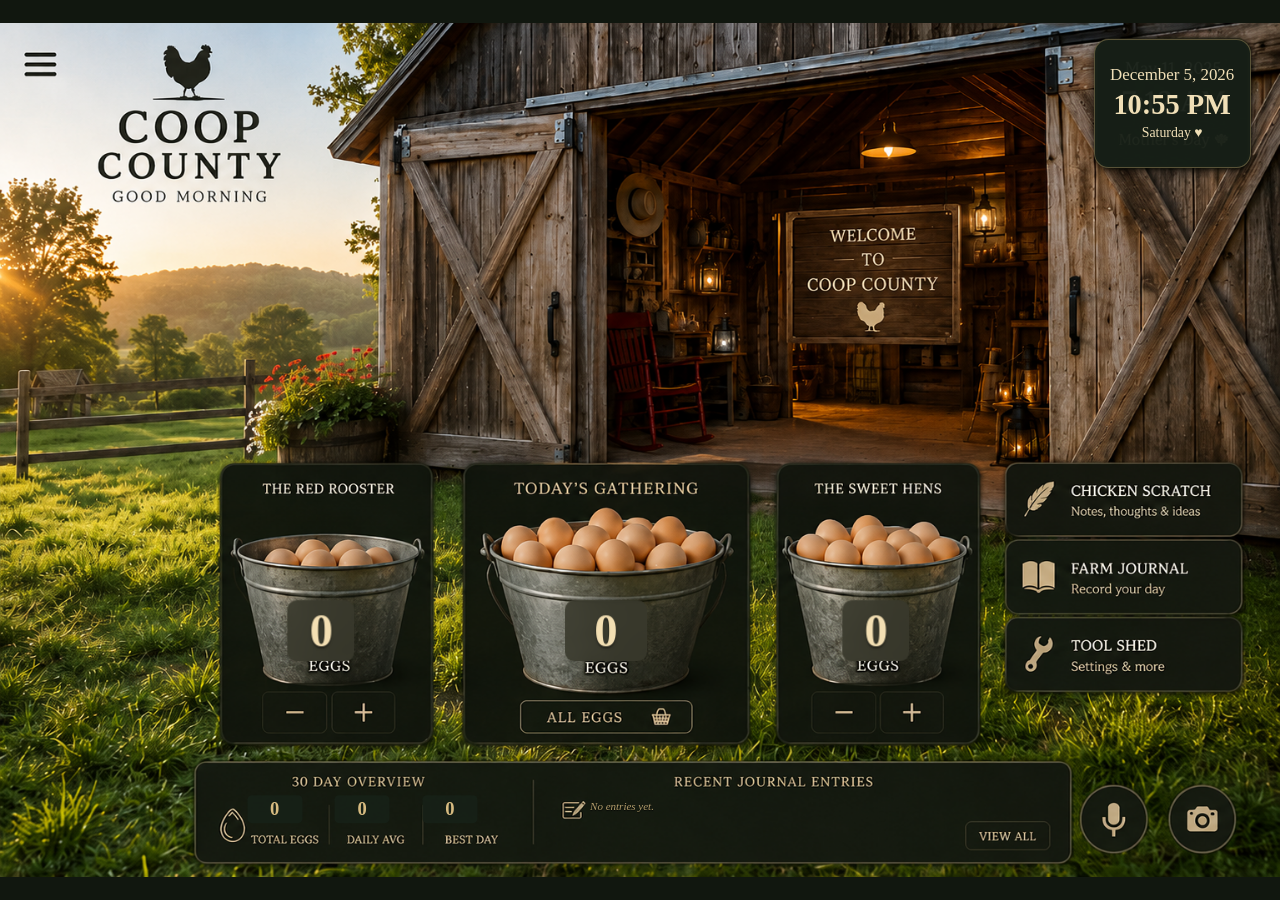
==== commit 2e172430: "Add files via upload" ====
--- a/index.html
+++ b/index.html
@@ -181,16 +181,6 @@
     .status{position:fixed;z-index:40;left:50%;bottom:calc(18px + var(--safe-bottom));transform:translateX(-50%);max-width:min(90vw,620px);background:#172017;color:#f0d9a6;border:1px solid #887550;border-radius:999px;padding:10px 16px;box-shadow:0 8px 25px rgba(0,0,0,.45);opacity:0;pointer-events:none;transition:opacity .2s}
     .status.show{opacity:1}
     .device-note{font-size:.85rem;color:#cdb47b;margin-top:10px}
-    @media (max-aspect-ratio:3/2){
-      .illustration{width:100vw;height:auto;max-height:none}
-      .app-shell{align-items:start}
-    }
-    @media (orientation:portrait) and (max-width:800px){
-      body{background:#11170f}
-      .app-shell{min-height:auto;display:block;overflow-x:auto;overscroll-behavior-x:contain}
-      .illustration{width:150vw;max-width:none;min-width:760px}
-      .capture-pair{right:3.4%}
-    }
     html[data-os="ios"] .capture-btn,html[data-os="android"] .capture-btn{min-width:48px}
 
     /* Phase 2 Item 4: Production Center and tucked-away utility links */
@@ -238,10 +228,48 @@
     .overview-history-count{font:800 1.15rem/1 system-ui,sans-serif;color:#f0d9a6;white-space:nowrap}
     @media(max-width:520px){.overview-split{grid-template-columns:1fr}.calendar-grid{gap:4px}.calendar-day{min-height:51px;padding:5px}.calendar-date{font-size:.62rem}.calendar-eggs{font-size:.9rem}}
 
+    
+    /* ===== Landscape Rotate Prompt ===== */
+    #rotatePrompt{
+      position:fixed; inset:0; z-index:200;
+      background:var(--panel); color:var(--ink);
+      display:none;
+      flex-direction:column;
+      align-items:center;
+      justify-content:center;
+      text-align:center;
+      padding:30px;
+    }
+#rotatePrompt .icon{
+      font-size:3rem;
+      margin-bottom:16px;
+      animation:tilt 1.6s ease-in-out infinite;
+    }
+    @keyframes tilt{
+      0%,100%{transform:rotate(0deg);}
+      50%{transform:rotate(90deg);}
+    }
+    #rotatePrompt p{
+      font-family:Georgia,"Times New Roman",serif;
+      font-size:1.2rem;
+      max-width:320px;
+      line-height:1.5;
+    }
+    @media (orientation:portrait){
+      #rotatePrompt.enabled{display:flex;}
+    }
+
     @media (prefers-reduced-motion:reduce){*{animation:none!important;transition:none!important}}
   </style>
 </head>
+
 <body>
+  <!-- Landscape rotate prompt -->
+  <div id="rotatePrompt" class="enabled">
+    <div class="icon">&#8635;</div>
+    <p>Turn your device sideways, sugar. Coop County likes to stretch out.</p>
+  </div>
+
   <main class="app-shell">
     <section class="illustration" aria-label="Coop County interactive egg tracker">
       
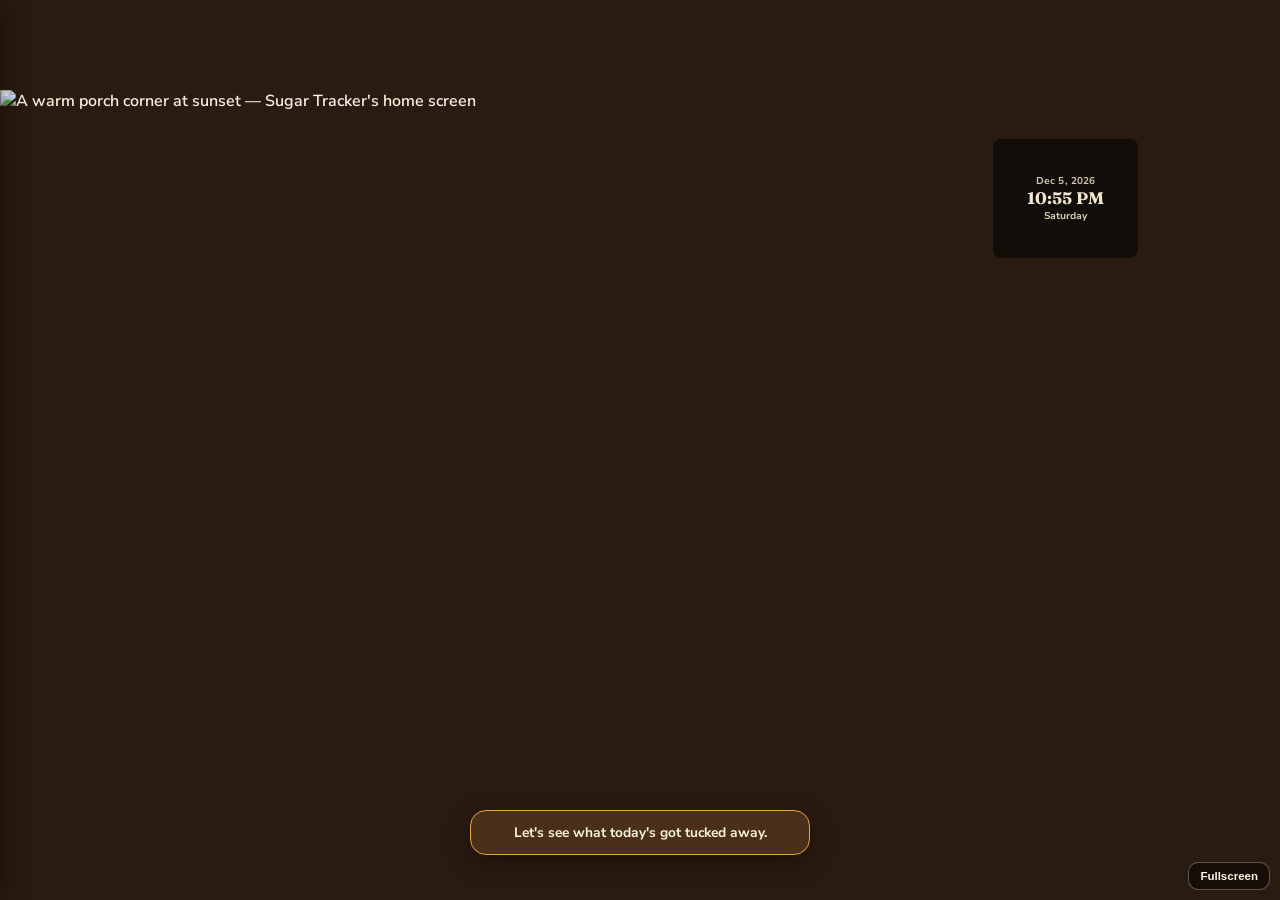
==== commit d078d005: "Add files via upload" ====
--- a/index.html
+++ b/index.html
@@ -1,841 +1,1449 @@
-<!doctype html>
+<!DOCTYPE html>
+<!--
+  SUGAR TRACKER — Version 4 — 2026-07-22
+  Product family: Sugar Tracker (standalone).
+  Sibling files: unchanged from Version 2/3 (icons, manifest, background) —
+  this revision only touches index.html itself.
+
+  GOVERNING PRINCIPLE (Philosophy — the code below has to answer to this):
+    "Sugar Tracker never asks users to become someone different. It simply
+     helps them notice the sweetness that's already there and gently
+     share it when they can."
+  The design test for anything new: would this feel natural on a quiet
+  front porch at sunset? If yes, it belongs. If it reads like a
+  challenge, a goal, or a mood check-in in disguise, it doesn't.
+
+  CHANGES FROM VERSION 3:
+    - THE CHAIR IS PERMANENTLY GUARDED — no hotspot, no zone, ever (see
+      the comment at the hotspot CSS block). It represents the person
+      sitting there, not a feature.
+    - Softened every popup: warm amber-tinted scrim instead of a flat
+      dark one, dimmer warm-cream sheets instead of bright white-cream,
+      rounder corners, slower motion with a fade alongside the slide.
+    - Jar-fill pacing reworked: slower base rise (2.5s, easing further as
+      the jar nears full), a warm light pulse the instant a moment is
+      saved (before the rise even starts), and a shimmer on settle.
+    - Added the Porch Wisdom Library: a weighted (60/20/15/5), rotating
+      daily saying — never a mood check-in, never adaptive to guessed
+      emotional state, just a consistent voice. One per calendar day,
+      no repeat of anything shown in the last 30 days unless the whole
+      library's been seen, shown once via the existing toast shortly
+      after the page loads.
+    - Added The Keeping Book: one of the shelf's existing books is now a
+      tap target. Holds every Porch Wisdom saying encountered over time,
+      plus any golden moments deliberately "tucked away" from Sweet
+      Journal — tucking one away never removes it from the Journal
+      itself, it just also lives here.
+    - Clock panel is now real: tap toggles between live time/date and
+      actual current weather for wherever the device is, fetched from
+      Open-Meteo (no API key) after asking one-time device location
+      permission — the only permission prompt anywhere in this app, and
+      only triggered on that first tap, never on page load. Graceful
+      fallback to clock-only if declined or unavailable.
+
+  Sibling files in this product family:
+    - index.html            (this file — the app itself; must be named
+                              index.html at the repo root for GitHub/Vercel
+                              to serve it as the homepage)
+    - sugar-porch.png        (16:9 background porch scene, 1672x941)
+    - sugar-manifest.json    (web app manifest — enables "Add to Home
+                              Screen" with no browser address bar)
+    - app-icon-source.png    (the master square icon artwork — lantern,
+                              jar, sunset view, pre-rounded squircle — this
+                              is what every sized icon below is derived from)
+    - icon-192.png, icon-512.png     (standard "any purpose" PWA icons —
+                                      the two sizes the manifest spec expects)
+    - icon-512-maskable.png          (padded/safe-zone version so Android's
+                                      adaptive-icon mask doesn't clip the
+                                      lantern or jar)
+    - icon-1024.png                  (App Store / Play Store size — not
+                                      referenced anywhere in this web build;
+                                      only useful if this ever gets wrapped
+                                      as a native app submission)
+    - icon-256.png, icon-128.png     (Windows tile / macOS sizes)
+    - icon-180.png                   (Apple touch icon, iOS home screen)
+    - favicon.ico, favicon-64.png,
+      favicon-48.png, favicon-32.png,
+      favicon-16.png                 (browser tab icons, several sizes)
+
+  CHANGES FROM VERSION 1:
+    - Swapped the background image for a 16:9 version so it reads far
+      better on real phone-landscape screens.
+    - Replaced the old fixed-max-width layout with a JS-driven letterboxed
+      stage: the porch image always renders at its full, uncropped 16:9
+      shape, centered in the viewport, with the wood-dark background color
+      filling in as side bars (or top/bottom bars) on any screen ratio that
+      doesn't match 16:9 exactly. Hotspot positions are percentages of this
+      exact rendered box, so they stay accurate on any device.
+    - Added a rotate-to-landscape prompt for portrait devices, plus a
+      best-effort Screen Orientation API lock.
+    - Added a web app manifest + icons so installing "Add to Home Screen"
+      launches with no browser address bar or menu at all (this is the
+      only fully reliable way to remove browser chrome — a plain browser
+      tab can be pushed toward fullscreen but never fully guaranteed,
+      especially on iOS Safari).
+    - Renamed the file to index.html per GitHub/Vercel's requirement that
+      the homepage file be named exactly that, in the repo root.
+-->
 <html lang="en">
 <head>
-  <meta charset="utf-8">
-  <meta name="viewport" content="width=device-width,initial-scale=1,viewport-fit=cover,user-scalable=yes">
-  <meta name="theme-color" content="#172017">
-  <meta name="apple-mobile-web-app-capable" content="yes">
-  <meta name="apple-mobile-web-app-status-bar-style" content="black-translucent">
-  <meta name="apple-mobile-web-app-title" content="Coop County">
-  <link rel="manifest" href="manifest.webmanifest">
-  <link rel="apple-touch-icon" href="assets/icons/icon-180.png">
-  <title>Coop County</title>
-  <link rel="stylesheet" href="css/styles.css">
-  <style>
-    :root{
-      --ink:#f0d9a6;
-      --ink-soft:#d7bb80;
-      --panel:#172017;
-      --panel-2:#202a1d;
-      --edge:#706142;
-      --shadow:rgba(0,0,0,.56);
-      --focus:#fff1c8;
-      --safe-top:env(safe-area-inset-top,0px);
-      --safe-right:env(safe-area-inset-right,0px);
-      --safe-bottom:env(safe-area-inset-bottom,0px);
-      --safe-left:env(safe-area-inset-left,0px);
-    }
-    *{box-sizing:border-box}
-    html,body{margin:0;min-height:100%;background:#11170f;color:var(--ink);font-family:Georgia,"Times New Roman",serif}
-    body{overflow:auto;padding:var(--safe-top) var(--safe-right) var(--safe-bottom) var(--safe-left)}
-    button,input,textarea{font:inherit}
-    button{touch-action:manipulation}
-    .app-shell{min-height:100svh;display:grid;place-items:center;background:#11170f}
-    .illustration{
-      position:relative;
-      width:min(100vw,calc(100svh * 1.5));
-      aspect-ratio:3/2;
-      max-height:100svh;
-      background:url("assets/images/coop-county-master.png") center/100% 100% no-repeat;
-      overflow:hidden;
-      isolation:isolate;
-    }
-    .hotspot,.count-btn,.capture-btn,.view-all{
-      appearance:none;border:0;background:transparent;color:inherit;position:absolute;cursor:pointer;
-    }
-    .hotspot:focus-visible,.count-btn:focus-visible,.capture-btn:focus-visible,.view-all:focus-visible{
-      outline:3px solid var(--focus);outline-offset:2px;border-radius:10px;
-    }
-    .hotspot{border-radius:14px}
-    .hotspot:hover{box-shadow:inset 0 0 0 2px rgba(240,217,166,.36)}
-    .menu-hotspot{left:1.5%;top:1.5%;width:8%;height:8%;z-index:5;}
-    .clock{
-      position:absolute;left:85.45%;top:1.8%;width:12.25%;height:15.1%;
-      border-radius:1.15vw;background:rgba(23,32,23,.96);border:1px solid rgba(160,139,91,.48);
-      box-shadow:0 .35vw .85vw var(--shadow);display:flex;flex-direction:column;align-items:center;justify-content:center;
-      text-align:center;color:#f0dfb7;line-height:1.05;padding:.55vw;
-    }
-    .clock .date{font-size:clamp(11px,1.32vw,24px)}
-    .clock .time{font-size:clamp(18px,2.22vw,40px);font-weight:700;margin:.5vw 0}
-    .clock .day-note{font-size:clamp(10px,1.08vw,20px);white-space:nowrap}
-    .counter-value{
-      position:absolute;transform:translate(-50%,-50%);z-index:3;min-width:5.25%;height:7.2%;
-      display:grid;place-items:center;border-radius:.75vw;
-      color:#f3dfb3;font-size:clamp(25px,3.65vw,68px);line-height:1;font-weight:700;
-      background:rgba(57,58,45,.88);backdrop-filter:blur(5px);-webkit-backdrop-filter:blur(5px);
-      text-shadow:0 2px 2px rgba(0,0,0,.45);
-    }
-    #lucyValue{left:25.1%;top:71.2%}
-    #totalValue{left:47.35%;top:71.2%;min-width:6.4%}
-    #ethelValue{left:68.45%;top:71.2%}
-    .count-btn{z-index:5;width:5.15%;height:5.35%;bottom:15.9%;border-radius:.45vw}
-    .count-btn.minus.lucy{left:20.45%}.count-btn.plus.lucy{left:25.7%}
-    .count-btn.minus.ethel{left:63.25%}.count-btn.plus.ethel{left:68.55%}
-    .count-btn:active{background:rgba(240,217,166,.14)}
-    .log-btn{left:40.55%;top:78.4%;width:14.2%;height:4.9%;z-index:6;border-radius:.5vw}
-    .side-scratch{left:78.45%;top:51.45%;width:18.75%;height:9.1%}
-    .side-journal{left:78.45%;top:60.65%;width:18.75%;height:8.8%}
-    .side-tools{left:78.45%;top:69.55%;width:18.75%;height:8.8%}
-    .overview-hotspot{left:15.1%;top:86.45%;width:26.45%;height:11.95%}
-    .recent-hotspot{left:41.6%;top:86.45%;width:43.2%;height:11.95%}
-    .view-all{left:76.35%;top:93.7%;width:6.7%;height:3.9%;z-index:6;border-radius:.4vw}
-    .metric-value{
-      position:absolute;z-index:4;top:92.1%;transform:translate(-50%,-50%);min-width:4.3%;height:3.25%;
-      display:grid;place-items:center;background:rgba(23,32,23,.94);color:var(--ink-soft);font-weight:700;
-      font-size:clamp(12px,1.45vw,26px);border-radius:.35vw;
-    }
-    #metricTotal{left:21.45%}#metricAverage{left:28.3%}#metricBest{left:35.15%}
-    .recent-lines{
-      position:absolute;z-index:4;left:46.1%;top:90.9%;width:28.4%;height:5.6%;pointer-events:none;
-      color:var(--ink-soft);font-size:clamp(8px,.86vw,16px);line-height:1.45;overflow:hidden;
-      text-shadow:0 1px 1px #000;
-      display:grid;align-content:start;gap:.12em;
-    }
-    .recent-line{display:block;white-space:nowrap;overflow:hidden;text-overflow:ellipsis;min-width:0}
-    .recent-empty{opacity:.82;font-style:italic}
-    .capture-pair{position:absolute;z-index:8;right:3.55%;bottom:2.3%;display:flex;gap:.65vw;align-items:center}
-    .capture-btn{
-      position:relative;width:clamp(44px,5.15vw,78px);aspect-ratio:1;border-radius:50%;
-      background:rgba(23,32,23,.94);border:2px solid rgba(212,187,128,.62);box-shadow:0 .3vw .8vw var(--shadow);
-      display:grid;place-items:center;color:#caae72;
-    }
-    .capture-btn svg{width:51%;height:51%;fill:none;stroke:currentColor;stroke-width:1.75;stroke-linecap:round;stroke-linejoin:round}
-    .capture-btn.listening{animation:pulse 1s ease-in-out infinite}
-    @keyframes pulse{50%{box-shadow:0 0 0 .55vw rgba(212,187,128,.25),0 .3vw .8vw var(--shadow)}}
-    .sr-only{position:absolute;width:1px;height:1px;padding:0;margin:-1px;overflow:hidden;clip:rect(0,0,0,0);white-space:nowrap;border:0}
-    .modal-backdrop{position:fixed;inset:0;z-index:30;background:rgba(7,10,7,.62);display:none;align-items:center;justify-content:center;padding:18px}
-    .modal-backdrop.open{display:flex}
-    .modal{
-      width:min(560px,96vw);max-height:min(82svh,720px);overflow:auto;background:linear-gradient(180deg,#202b1f,#141c15);
-      color:#f0d9a6;border:1px solid #7d6c49;border-radius:18px;box-shadow:0 20px 60px rgba(0,0,0,.65);padding:20px;
-    }
-    .modal header{display:flex;align-items:center;justify-content:space-between;gap:14px;margin-bottom:14px}
-    .modal h2{margin:0;font-size:clamp(22px,4vw,34px);font-weight:500}
-    .close{border:1px solid #806e4b;background:#2b3929;color:#f0d9a6;border-radius:50%;width:42px;height:42px;font-size:24px;cursor:pointer}
-    .modal label{display:block;margin:.8rem 0 .35rem}
-    .modal input[type=text],.modal textarea{width:100%;border:1px solid #8b7750;background:#f4ead4;color:#302318;border-radius:10px;padding:11px 12px;font-size:16px}
-    .modal textarea{min-height:130px;resize:vertical}
-    .actions{display:flex;flex-wrap:wrap;gap:9px;margin-top:12px}
-    .action{border:1px solid #8c7650;background:#2a3828;color:#f0d9a6;border-radius:10px;padding:10px 14px;cursor:pointer}
-    .action.primary{background:#70502f}
-    .list{display:grid;gap:9px;margin-top:14px}
-    .list-item{display:grid;grid-template-columns:auto minmax(0,1fr) auto;gap:10px;align-items:center;border-top:1px solid rgba(205,178,116,.25);padding-top:10px}
-    .list-item.done .item-text{text-decoration:line-through;opacity:.58}
-    .scratch-add{margin-top:14px}
-    .scratch-add-row{display:grid;grid-template-columns:minmax(0,1fr) auto;gap:9px;align-items:stretch}
-    .scratch-add-row input{min-width:0}
-    .scratch-toolbar{display:flex;justify-content:space-between;align-items:center;gap:10px;flex-wrap:wrap;margin-top:14px}
-    .scratch-filters{display:flex;gap:7px;flex-wrap:wrap}
-    .scratch-filter.active{background:#70502f;border-color:#b99b67}
-    .scratch-summary{margin:12px 0 0;color:#cdb47b;font-size:.92rem}
-    .scratch-list{margin-top:7px}
-    .scratch-check{width:22px;height:22px;accent-color:#9a7449;cursor:pointer}
-    .scratch-actions{display:flex;gap:6px;flex-wrap:wrap;justify-content:flex-end}
-    .scratch-actions .action{padding:7px 10px}
-    .scratch-empty{border:1px dashed rgba(205,178,116,.34);border-radius:10px;padding:18px;text-align:center;color:#cdb47b}
-    .item-text{overflow-wrap:anywhere;line-height:1.35}
-    @media (max-width:520px){
-      .scratch-add-row{grid-template-columns:1fr}
-      .scratch-toolbar{align-items:stretch}
-      .scratch-filters{width:100%}
-      .scratch-filters .action{flex:1}
-      .scratch-toolbar>#clearDone{width:100%}
-      .list-item{grid-template-columns:auto minmax(0,1fr)}
-      .scratch-actions{grid-column:2;justify-content:flex-start}
-    }
-    .journal-form{border:1px solid rgba(205,178,116,.28);border-radius:14px;padding:14px;background:rgba(255,255,255,.025)}
-    .journal-form-grid{display:grid;grid-template-columns:1fr 1fr;gap:10px}
-    .journal-photo-preview{display:none;margin-top:10px;position:relative}
-    .journal-photo-preview.show{display:block}
-    .journal-photo-preview img{display:block;width:100%;max-height:260px;object-fit:cover;border-radius:12px;border:1px solid rgba(205,178,116,.35)}
-    .journal-entry-head{display:flex;justify-content:space-between;gap:10px;align-items:flex-start}
-    .journal-badge{display:inline-block;border:1px solid rgba(205,178,116,.35);border-radius:999px;padding:3px 8px;color:#d7bb80;font-size:.75rem;white-space:nowrap}
-    .journal-entry-actions{display:flex;gap:7px;flex-wrap:wrap;margin-top:9px}
-    .journal-entry-actions .action{padding:7px 10px}
-    .journal-entry-photo{cursor:pointer;border:0;background:transparent;padding:0;width:100%;text-align:left}
-    .journal-empty{border:1px dashed rgba(205,178,116,.34);border-radius:10px;padding:18px;text-align:center;color:#cdb47b}
-    .photo-lightbox{position:fixed;inset:0;z-index:60;background:rgba(0,0,0,.88);display:none;align-items:center;justify-content:center;padding:20px}
-    .photo-lightbox.open{display:flex}
-    .photo-lightbox img{max-width:96vw;max-height:88svh;border-radius:12px;box-shadow:0 20px 60px rgba(0,0,0,.7)}
-    .photo-lightbox .close{position:absolute;right:18px;top:calc(18px + var(--safe-top))}
-    @media (max-width:520px){.journal-form-grid{grid-template-columns:1fr}.journal-entry-head{display:block}.journal-badge{margin-top:5px}}
-
-    .tool-section{border:1px solid rgba(205,178,116,.28);border-radius:14px;padding:14px;margin-top:12px;background:rgba(255,255,255,.025)}
-    .tool-section h3{margin:0 0 6px;font-size:1.08rem}
-    .tool-section p{margin:0 0 10px;color:#cdb47b;line-height:1.4}
-    .tool-grid{display:grid;grid-template-columns:repeat(2,minmax(0,1fr));gap:9px}
-    .tool-grid .action{width:100%;text-align:center}
-    .tool-stats{display:grid;grid-template-columns:repeat(2,minmax(0,1fr));gap:9px;margin-top:10px}
-    .tool-stat{border:1px solid rgba(205,178,116,.24);border-radius:10px;padding:10px;background:rgba(0,0,0,.14)}
-    .tool-stat strong{display:block;font-size:1.35rem;color:#f0d9a6}
-    .tool-stat span{display:block;color:#cdb47b;font-size:.8rem;margin-top:2px}
-    .status-line{display:flex;align-items:center;justify-content:space-between;gap:10px;border-top:1px solid rgba(205,178,116,.22);padding-top:10px;margin-top:10px}
-    .status-pill{display:inline-flex;align-items:center;gap:7px;border:1px solid rgba(205,178,116,.32);border-radius:999px;padding:5px 9px;font-size:.82rem}
-    .status-dot{width:9px;height:9px;border-radius:50%;background:#b75547}.status-dot.online{background:#7ca45e}
-    .action.danger{background:#6e302b;border-color:#a4584e}.action.success{background:#3d6338;border-color:#6e965f}
-    .tool-file{display:none}
-    @media (max-width:520px){.tool-grid,.tool-stats{grid-template-columns:1fr}}
-    .entry{border-top:1px solid rgba(205,178,116,.25);padding:10px 0;line-height:1.4}
-    .entry time{display:block;color:#cdb47b;font-size:.88rem;margin-bottom:2px}
-    .entry img{max-width:100%;border-radius:10px;margin-top:8px}
-    .status{position:fixed;z-index:40;left:50%;bottom:calc(18px + var(--safe-bottom));transform:translateX(-50%);max-width:min(90vw,620px);background:#172017;color:#f0d9a6;border:1px solid #887550;border-radius:999px;padding:10px 16px;box-shadow:0 8px 25px rgba(0,0,0,.45);opacity:0;pointer-events:none;transition:opacity .2s}
-    .status.show{opacity:1}
-    .device-note{font-size:.85rem;color:#cdb47b;margin-top:10px}
-    html[data-os="ios"] .capture-btn,html[data-os="android"] .capture-btn{min-width:48px}
-
-    /* Phase 2 Item 4: Production Center and tucked-away utility links */
-    .utility-link-list{display:grid;gap:9px;margin-top:12px}
-    .utility-link-card{border:1px solid rgba(205,178,116,.28);border-radius:12px;padding:11px;background:rgba(0,0,0,.14)}
-    .utility-link-card strong{display:block;font-size:1.03rem;overflow-wrap:anywhere}
-    .utility-link-card a{display:block;color:#e1c384;margin-top:4px;overflow-wrap:anywhere}
-    .utility-link-card p{white-space:pre-wrap;margin:7px 0 0;color:#cdb47b}
-    .utility-link-actions{display:flex;gap:7px;flex-wrap:wrap;margin-top:10px}
-    .utility-link-actions .action{padding:7px 10px}
-    .production-summary{display:grid;grid-template-columns:repeat(2,minmax(0,1fr));gap:9px}
-    .production-stat{border:1px solid rgba(205,178,116,.25);border-radius:12px;padding:12px;background:rgba(0,0,0,.14)}
-    .production-stat strong{display:block;font-size:1.55rem;color:#f0d9a6}
-    .production-stat span{display:block;color:#cdb47b;font-size:.78rem;margin-top:3px}
-    .trend-line{margin-top:12px;border:1px solid rgba(205,178,116,.25);border-radius:12px;padding:12px;background:rgba(255,255,255,.025);line-height:1.45}
-    .production-chart{display:grid;grid-template-columns:repeat(7,minmax(0,1fr));gap:7px;align-items:end;min-height:210px;margin-top:14px;padding:14px 8px 8px;border:1px solid rgba(205,178,116,.24);border-radius:12px;background:rgba(0,0,0,.14)}
-    .production-day{height:180px;display:grid;grid-template-rows:22px 1fr 22px;align-items:end;justify-items:center;min-width:0}
-    .production-value{font:700 .76rem/1 system-ui,sans-serif}
-    .production-bar{width:min(32px,72%);height:var(--height);min-height:3px;border-radius:7px 7px 3px 3px;background:linear-gradient(180deg,#f1d99e,#a7803f)}
-    .production-label{color:#cdb47b;font:700 .68rem/1 system-ui,sans-serif;white-space:nowrap}
-    .submodal-note{color:#cdb47b;font-size:.9rem}
-    @media(max-width:520px){.production-summary{grid-template-columns:1fr}.production-chart{gap:3px}.production-label{font-size:.59rem}}
-
-    /* Phase 2 Item 5: full 30-Day Overview */
-    .overview-intro{margin:0 0 12px;color:#cdb47b;line-height:1.45}
-    .overview-section{margin-top:14px;border:1px solid rgba(205,178,116,.25);border-radius:14px;padding:13px;background:rgba(255,255,255,.025)}
-    .overview-section h3{margin:0 0 9px;font-size:1.05rem}
-    .overview-split{display:grid;grid-template-columns:repeat(2,minmax(0,1fr));gap:9px}
-    .coop-total{border:1px solid rgba(205,178,116,.24);border-radius:12px;padding:12px;background:rgba(0,0,0,.14)}
-    .coop-total strong{display:block;font-size:1.45rem}.coop-total span{display:block;color:#cdb47b;font-size:.8rem;margin-top:3px}
-    .split-track{height:12px;border-radius:999px;overflow:hidden;background:#263122;display:flex;margin-top:10px;border:1px solid rgba(205,178,116,.22)}
-    .split-lucy{background:#c59a57}.split-ethel{background:#7f9563}
-    .calendar-grid{display:grid;grid-template-columns:repeat(7,minmax(0,1fr));gap:6px;margin-top:10px}
-    .calendar-weekday{text-align:center;color:#cdb47b;font:700 .68rem/1 system-ui,sans-serif;padding:2px 0}
-    .calendar-day{min-height:58px;border:1px solid rgba(205,178,116,.22);border-radius:9px;padding:6px;background:rgba(0,0,0,var(--day-alpha));display:flex;flex-direction:column;justify-content:space-between;gap:5px}
-    .calendar-day.outside{visibility:hidden}
-    .calendar-day.today{outline:2px solid #e1c384;outline-offset:1px}
-    .calendar-date{font:700 .7rem/1 system-ui,sans-serif;color:#cdb47b}
-    .calendar-eggs{font:800 1rem/1 system-ui,sans-serif;color:#f0d9a6}
-    .calendar-eggs small{display:block;font-size:.58rem;color:#cdb47b;margin-top:3px;font-weight:700}
-    .overview-history{display:grid;gap:7px;max-height:245px;overflow:auto;padding-right:3px}
-    .overview-history-row{display:grid;grid-template-columns:minmax(0,1fr) auto;gap:10px;align-items:center;border-top:1px solid rgba(205,178,116,.19);padding-top:8px}
-    .overview-history-row:first-child{border-top:0;padding-top:0}
-    .overview-history-row time{display:block;color:#cdb47b;font-size:.78rem}.overview-history-row strong{font-size:1rem}
-    .overview-history-count{font:800 1.15rem/1 system-ui,sans-serif;color:#f0d9a6;white-space:nowrap}
-    @media(max-width:520px){.overview-split{grid-template-columns:1fr}.calendar-grid{gap:4px}.calendar-day{min-height:51px;padding:5px}.calendar-date{font-size:.62rem}.calendar-eggs{font-size:.9rem}}
-
-    
-    /* ===== Landscape Rotate Prompt ===== */
-    #rotatePrompt{
-      position:fixed; inset:0; z-index:200;
-      background:var(--panel); color:var(--ink);
-      display:none;
-      flex-direction:column;
-      align-items:center;
-      justify-content:center;
-      text-align:center;
-      padding:30px;
-    }
-#rotatePrompt .icon{
-      font-size:3rem;
-      margin-bottom:16px;
-      animation:tilt 1.6s ease-in-out infinite;
-    }
-    @keyframes tilt{
-      0%,100%{transform:rotate(0deg);}
-      50%{transform:rotate(90deg);}
-    }
-    #rotatePrompt p{
-      font-family:Georgia,"Times New Roman",serif;
-      font-size:1.2rem;
-      max-width:320px;
-      line-height:1.5;
-    }
-    @media (orientation:portrait){
-      #rotatePrompt.enabled{display:flex;}
-    }
-
-    @media (prefers-reduced-motion:reduce){*{animation:none!important;transition:none!important}}
-  </style>
+<meta charset="UTF-8" />
+<meta name="viewport" content="width=device-width, initial-scale=1.0, viewport-fit=cover, user-scalable=no" />
+<title>Sugar Tracker — Sweet Moments</title>
+<link rel="manifest" href="sugar-manifest.json">
+<link rel="apple-touch-icon" sizes="180x180" href="icon-180.png">
+<link rel="icon" type="image/png" sizes="64x64" href="favicon-64.png">
+<link rel="icon" type="image/png" sizes="48x48" href="favicon-48.png">
+<link rel="icon" type="image/png" sizes="32x32" href="favicon-32.png">
+<link rel="icon" type="image/png" sizes="16x16" href="favicon-16.png">
+<link rel="shortcut icon" href="favicon.ico">
+<meta name="theme-color" content="#2A1B10">
+<meta name="msapplication-TileImage" content="icon-128.png">
+<meta name="msapplication-TileColor" content="#2A1B10">
+<meta name="mobile-web-app-capable" content="yes">
+<meta name="apple-mobile-web-app-capable" content="yes">
+<meta name="apple-mobile-web-app-status-bar-style" content="black-translucent">
+<meta name="apple-mobile-web-app-title" content="Sugar">
+<meta name="screen-orientation" content="landscape">
+<link rel="preconnect" href="https://fonts.googleapis.com">
+<link rel="preconnect" href="https://fonts.gstatic.com" crossorigin>
+<link href="https://fonts.googleapis.com/css2?family=Fraunces:ital,opsz,wght@0,9..144,400;0,9..144,600;0,9..144,700;0,9..144,800;1,9..144,500;1,9..144,700&family=Nunito+Sans:wght@400;600;700;800;900&family=Caveat:wght@500;600&display=swap" rel="stylesheet">
+<style>
+  :root{
+    --wood-dark:#2A1B10;
+    --wood:#4A3018;
+    --amber:#E8A33D;
+    --amber-deep:#C97A2B;
+    --cream:#FBF3E2;
+    --cream-soft:#F1E3C8;
+    --ink:#3A2412;
+    --ink-soft:#6B5540;
+    --rust:#C1543C;
+    --sage:#7C9070;
+    --glass-edge:#8A6B3F;
+    --radius:16px;
+  }
+  *{box-sizing:border-box;}
+  html,body{
+    margin:0; padding:0; width:100%; height:100%;
+    overflow:hidden;
+    background:var(--wood-dark);
+  }
+  body{
+    color:var(--cream);
+    font-family:"Nunito Sans", system-ui, sans-serif;
+    font-weight:600;
+    -webkit-font-smoothing:antialiased;
+    position:fixed; inset:0;
+  }
+
+  /* ---------- letterboxed stage ---------- */
+  #stage{
+    position:fixed; inset:0;
+    background:var(--wood-dark);
+  }
+  #frame{
+    position:absolute;
+    top:50%; left:50%;
+    transform:translate(-50%,-50%);
+    /* width/height set by JS to the exact rendered 16:9 box */
+  }
+  #frame img.bg{
+    position:absolute; inset:0;
+    width:100%; height:100%;
+    object-fit:cover;
+    display:block;
+    user-select:none; -webkit-user-drag:none;
+    pointer-events:none;
+  }
+  .hotspot{
+    position:absolute;
+    border:none; background:transparent; padding:0; margin:0; cursor:pointer;
+    -webkit-tap-highlight-color:transparent;
+  }
+  .hotspot:focus-visible{
+    outline:3px solid var(--amber); outline-offset:3px; border-radius:10px;
+  }
+
+  /* ---- hotspot placements, percentages against the 1672x941 16:9
+     sugar-porch.png. Approximate to the art; nudge if needed once seen
+     live on a real device. ----
+
+     THE CHAIR IS NEVER A TAP TARGET. It represents the person sitting
+     there, looking out — not a feature, not a menu, not decoration to
+     repurpose later. No hotspot goes here, ever, even for something that
+     seems small or temporary. If a future change needs "somewhere to put
+     a button," the chair is not that place. ---- */
+  #hsMenu{ left:1.3%; top:2.5%; width:7%; height:12%; border-radius:50%; }
+  #hsShare{ left:9.8%; top:38%; width:7%; height:12%; }
+  #hsJar{ left:5%; top:58%; width:14%; height:22%; border-radius:16px; }
+  #hsClock{ left:77%; top:6%; width:12.5%; height:19%; border-radius:10px; }
+  .clock-panel-overlay{
+    position:absolute; left:77.6%; top:6.8%; width:11.3%; height:16.5%;
+    background:rgba(16,12,8,0.93);
+    border-radius:8px;
+    display:flex; flex-direction:column; align-items:center; justify-content:center;
+    pointer-events:none;
+    color:#F2E6CC;
+    font-family:"Nunito Sans", sans-serif;
+    text-align:center;
+    line-height:1.25;
+  }
+  .clock-panel-overlay .cpo-line1{ font-size:0.62rem; font-weight:700; opacity:0.85; letter-spacing:0.01em; }
+  .clock-panel-overlay .cpo-line2{ font-family:"Fraunces", serif; font-size:1.05rem; font-weight:700; margin:1px 0; }
+  .clock-panel-overlay .cpo-line3{ font-size:0.62rem; font-weight:700; opacity:0.9; }
+  #hsFrame{ left:77%; top:26%; width:12.5%; height:19%; border-radius:10px; }
+  #hsJournal{ left:74.5%; top:46.5%; width:16.5%; height:6.5%; border-radius:20px; }
+  #hsSpots{ left:74.5%; top:53.5%; width:16.5%; height:6.5%; border-radius:20px; }
+  #hsSettings{ left:74.5%; top:60.5%; width:16.5%; height:6.5%; border-radius:20px; }
+  #hsCalendar{ left:59.5%; top:85%; width:7.5%; height:13%; border-radius:50%; }
+  #hsCamera{ left:66.5%; top:85%; width:7.5%; height:13%; border-radius:50%; }
+  #hsMic{ left:73.5%; top:85%; width:7.5%; height:13%; border-radius:50%; }
+  #hsBook{ left:0.5%; top:82%; width:11%; height:15%; border-radius:6px; }
+
+  /* ---- the jar itself sits inside the wider #hsJar tap zone; this is a
+     tighter box matching just the glass, for the golden-glow fill effect.
+     Nudge if it doesn't line up with the actual jar art on a real device. ---- */
+  #jarGlass{ left:7%; top:62%; width:9.5%; height:15%; border-radius:38% 38% 22% 22% / 30% 30% 18% 18%; }
+
+  .jar-fill-wrap{
+    position:absolute;
+    overflow:hidden;
+    pointer-events:none;
+  }
+  .jar-fill{
+    position:absolute; left:0; right:0; bottom:0;
+    height:0%;
+    background:linear-gradient(180deg, rgba(255,214,140,0.85), rgba(232,163,61,0.92) 40%, rgba(201,122,43,0.95));
+    box-shadow:0 0 18px 6px rgba(232,163,61,0.55) inset, 0 -2px 10px rgba(255,224,160,0.6);
+    transition:height 2.5s cubic-bezier(.22,.68,.28,1);
+    filter:blur(0.3px);
+  }
+  .jar-fill.settling{
+    animation:jarShimmer 1.6s ease-out;
+  }
+  @keyframes jarShimmer{
+    0%{ box-shadow:0 0 18px 6px rgba(232,163,61,0.55) inset, 0 -2px 10px rgba(255,224,160,0.6); }
+    35%{ box-shadow:0 0 30px 10px rgba(255,224,160,0.85) inset, 0 -4px 16px rgba(255,236,190,0.85); }
+    100%{ box-shadow:0 0 18px 6px rgba(232,163,61,0.55) inset, 0 -2px 10px rgba(255,224,160,0.6); }
+  }
+  .jar-fill-wrap.pulse::before{
+    content:'';
+    position:absolute; inset:-40%;
+    background:radial-gradient(circle, rgba(255,230,170,0.9) 0%, rgba(255,200,120,0.3) 45%, transparent 70%);
+    animation:jarPulse 0.9s ease-out;
+    pointer-events:none;
+  }
+  @keyframes jarPulse{
+    0%{ opacity:0; transform:scale(0.6); }
+    40%{ opacity:1; transform:scale(1); }
+    100%{ opacity:0; transform:scale(1.3); }
+  }
+  .jar-fill::after{
+    content:'';
+    position:absolute; inset:0;
+    background:repeating-radial-gradient(circle at 30% 20%, rgba(255,240,200,0.5) 0 2px, transparent 3px 22px),
+               repeating-radial-gradient(circle at 70% 60%, rgba(255,240,200,0.35) 0 2px, transparent 3px 26px);
+    opacity:0.7;
+  }
+
+  .fullscreen-btn{
+    position:fixed; right:10px; bottom:10px; z-index:60;
+    background:rgba(0,0,0,0.45); color:var(--cream);
+    border:1px solid rgba(255,255,255,0.3); border-radius:10px;
+    padding:7px 11px; font-size:0.72rem; font-weight:800; cursor:pointer;
+  }
+
+  /* ---------- rotate prompt ---------- */
+  #rotatePrompt{
+    position:fixed; inset:0; z-index:200;
+    background:var(--wood-dark); color:var(--cream);
+    display:none;
+    flex-direction:column; align-items:center; justify-content:center;
+    text-align:center; padding:30px;
+  }
+  #rotatePrompt.show{ display:flex; }
+  #rotatePrompt .icon{ font-size:3rem; margin-bottom:16px; animation:tilt 1.6s ease-in-out infinite; }
+  @keyframes tilt{ 0%,100%{ transform:rotate(0deg);} 50%{ transform:rotate(90deg);} }
+  #rotatePrompt p{ font-family:"Fraunces", serif; font-size:1.2rem; max-width:280px; line-height:1.5; }
+  @media (orientation: portrait){ #rotatePrompt.enabled{ display:flex; } }
+
+  /* ---------- overlays / sheets ----------
+     Softened per feedback: opening one of these should feel like moving
+     deeper into the same warm room, not being yanked out of it. Warm
+     amber-tinted scrim instead of a flat dark one, a dimmer warm cream
+     instead of bright white-cream, rounder corners, slower/gentler motion
+     with a fade alongside the slide rather than a snap. ---- */
+  .overlay{
+    position:fixed; inset:0;
+    background:rgba(58,36,18,0.58);
+    display:flex; align-items:center; justify-content:center;
+    opacity:0; pointer-events:none; transition:opacity .42s ease;
+    z-index:80;
+  }
+  .overlay.open{ opacity:1; pointer-events:auto; }
+  .sheet{
+    background:#EEE1C6;
+    color:var(--ink);
+    width:92%; max-width:480px;
+    max-height:88vh;
+    border-radius:28px;
+    padding:20px 20px 26px;
+    overflow-y:auto;
+    opacity:0;
+    transform:translateY(16px);
+    transition:transform .48s cubic-bezier(.22,.75,.3,1), opacity .42s ease;
+    box-shadow:0 -8px 34px rgba(30,18,8,0.45);
+  }
+  .overlay.open .sheet{ transform:translateY(0); opacity:1; }
+  .sheet h2{
+    font-family:"Fraunces", serif; font-weight:700; font-size:1.25rem;
+    margin:0 0 4px; color:var(--ink);
+  }
+  .sheet .sub{
+    font-size:0.84rem; color:var(--ink-soft); font-weight:700; margin:0 0 14px;
+  }
+  .sheet-close{
+    position:absolute; top:14px; right:16px;
+    width:32px; height:32px; border-radius:50%;
+    background:rgba(255,255,255,0.55); border:1.5px solid var(--glass-edge);
+    color:var(--ink); font-weight:900; font-size:1rem;
+    display:flex; align-items:center; justify-content:center; cursor:pointer;
+    transition:background .2s ease;
+  }
+  .sheet-close:hover{ background:rgba(255,255,255,0.8); }
+  .sheet-inner{ position:relative; }
+
+  .chip-grid{ display:flex; flex-wrap:wrap; gap:8px; margin-bottom:16px; }
+  .chip{
+    border:1.5px solid var(--glass-edge); background:#FAF4E6;
+    border-radius:999px; padding:9px 14px; font-weight:800; font-size:0.86rem;
+    color:var(--ink); cursor:pointer;
+  }
+  .chip.selected{ background:var(--amber); border-color:var(--amber-deep); color:#fff; }
+
+  .field{ margin-bottom:14px; }
+  .field label{ display:block; font-size:0.8rem; font-weight:800; color:var(--ink-soft); margin-bottom:6px; }
+  .mic-input-wrap{ display:flex; align-items:flex-start; gap:8px; }
+  textarea, input[type=text], input[type=url]{
+    width:100%; border:1.5px solid var(--glass-edge); border-radius:14px;
+    padding:10px 12px; font-family:"Nunito Sans"; font-size:0.92rem; font-weight:700;
+    color:var(--ink); background:#FAF4E6; resize:vertical;
+  }
+  textarea{ min-height:70px; }
+  .mic-btn{
+    flex-shrink:0; width:40px; height:40px; border-radius:50%;
+    background:var(--sage); color:#fff; border:none; cursor:pointer;
+    display:flex; align-items:center; justify-content:center;
+  }
+  .mic-btn.listening{ background:var(--rust); }
+  .mic-btn svg{ width:18px; height:18px; }
+
+  .photo-attach{ display:flex; align-items:center; gap:10px; margin-bottom:14px; }
+  .photo-attach-btn{
+    border:1.5px dashed var(--glass-edge); background:#FAF4E6;
+    border-radius:14px; padding:10px 14px; font-weight:800; font-size:0.84rem;
+    color:var(--ink-soft); cursor:pointer;
+  }
+  .photo-preview{ width:52px; height:52px; border-radius:10px; object-fit:cover; border:1.5px solid var(--glass-edge); }
+
+  .primary-btn{
+    width:100%; border:none; border-radius:14px; padding:13px;
+    background:var(--amber-deep); color:#fff; font-weight:900; font-size:0.95rem; cursor:pointer;
+  }
+  .primary-btn:disabled{ opacity:0.5; cursor:not-allowed; }
+  .secondary-btn{
+    width:100%; border:1.5px solid var(--glass-edge); border-radius:14px; padding:12px;
+    background:#FAF4E6; color:var(--ink); font-weight:800; font-size:0.9rem; margin-top:10px; cursor:pointer;
+  }
+
+  .kind-toggle{ display:flex; gap:8px; margin-bottom:14px; }
+  .kind-toggle button{
+    flex:1; padding:10px; border-radius:12px; border:1.5px solid var(--glass-edge);
+    background:#FAF4E6; font-weight:800; color:var(--ink); cursor:pointer;
+  }
+  .kind-toggle button.active{ background:var(--sage); color:#fff; border-color:var(--sage); }
+
+  .journal-entry{ border:1.5px solid var(--glass-edge); border-radius:14px; padding:12px 14px; margin-bottom:10px; background:#FAF4E6; }
+  .journal-entry .cat{ display:inline-block; font-size:0.68rem; font-weight:900; text-transform:uppercase; letter-spacing:0.03em; color:var(--amber-deep); margin-bottom:4px; }
+  .journal-entry .txt{ font-size:0.92rem; font-weight:700; color:var(--ink); margin:0 0 6px; }
+  .journal-entry .date{ font-size:0.74rem; color:var(--ink-soft); font-weight:700; }
+  .journal-entry img{ width:100%; max-width:220px; border-radius:10px; margin-top:8px; display:block; }
+  .journal-entry .del{ float:right; background:none; border:none; color:var(--ink-soft); cursor:pointer; font-size:0.78rem; font-weight:800; }
+  .empty-note{ border:1.5px dashed var(--glass-edge); border-radius:14px; padding:18px; text-align:center; color:var(--ink-soft); font-weight:700; font-size:0.88rem; line-height:1.5; }
+
+  .spot-item{ border:1.5px solid var(--glass-edge); border-radius:14px; padding:12px 14px; margin-bottom:10px; background:#FAF4E6; display:flex; justify-content:space-between; align-items:flex-start; gap:10px; }
+  .spot-item .name{ font-weight:800; color:var(--ink); font-size:0.94rem; }
+  .spot-item .note{ font-size:0.82rem; color:var(--ink-soft); font-weight:700; margin-top:2px; }
+  .spot-item a{ color:var(--amber-deep); font-weight:800; font-size:0.82rem; word-break:break-all; }
+  .spot-item .share-btn{ flex-shrink:0; background:var(--sage); color:#fff; border:none; border-radius:10px; padding:7px 10px; font-size:0.72rem; font-weight:800; cursor:pointer; }
+
+  .toast{
+    position:fixed; left:50%; bottom:5%; transform:translateX(-50%) translateY(20px);
+    background:var(--wood); color:var(--cream); border:1.5px solid var(--amber);
+    padding:12px 18px; border-radius:16px; max-width:70%; width:340px;
+    font-weight:700; font-size:0.86rem; text-align:center; line-height:1.4;
+    box-shadow:0 8px 24px rgba(0,0,0,0.4);
+    opacity:0; pointer-events:none; transition:opacity .25s ease, transform .25s ease;
+    z-index:100;
+  }
+  .toast.show{ opacity:1; transform:translateX(-50%) translateY(0); }
+
+  .side-menu{
+    position:fixed; top:0; left:0; bottom:0; width:60%; max-width:280px;
+    background:var(--wood); color:var(--cream); z-index:90;
+    transform:translateX(-100%); transition:transform .25s ease;
+    padding:26px 20px; box-shadow:4px 0 24px rgba(0,0,0,0.4);
+  }
+  .side-menu.open{ transform:translateX(0); }
+  .side-menu h3{ font-family:"Fraunces", serif; font-size:1.1rem; margin:0 0 18px; }
+  .side-menu button{
+    display:block; width:100%; text-align:left; background:none; border:none;
+    color:var(--cream); font-weight:800; font-size:0.92rem; padding:10px 0;
+    border-bottom:1px solid rgba(255,255,255,0.12); cursor:pointer;
+  }
+  .side-scrim{ position:fixed; inset:0; background:rgba(0,0,0,0.5); z-index:85; opacity:0; pointer-events:none; transition:opacity .25s ease; }
+  .side-scrim.open{ opacity:1; pointer-events:auto; }
+
+  .settings-row{ display:flex; align-items:center; justify-content:space-between; padding:10px 0; border-bottom:1px solid var(--cream-soft); }
+  .toggle{ width:46px; height:26px; border-radius:999px; background:var(--glass-edge); position:relative; cursor:pointer; flex-shrink:0; }
+  .toggle.on{ background:var(--sage); }
+  .toggle .knob{ position:absolute; top:3px; left:3px; width:20px; height:20px; border-radius:50%; background:#fff; transition:left .2s ease; }
+  .toggle.on .knob{ left:23px; }
+
+  .cal-grid{ display:grid; grid-template-columns:repeat(7,1fr); gap:4px; margin-top:10px; }
+  .cal-cell{ aspect-ratio:1; display:flex; align-items:center; justify-content:center; border-radius:8px; font-size:0.76rem; font-weight:700; color:var(--ink-soft); background:var(--cream-soft); }
+  .cal-cell.has-sugar{ background:var(--amber); color:#fff; font-weight:900; cursor:pointer; }
+  .cal-cell.empty{ background:transparent; }
+  .cal-nav{ display:flex; justify-content:space-between; align-items:center; margin-bottom:6px; }
+  .cal-nav button{ background:none; border:none; font-size:1.1rem; color:var(--ink); cursor:pointer; padding:4px 10px; }
+
+  .nudge-banner{
+    position:fixed; left:50%; bottom:14%; transform:translateX(-50%) translateY(16px);
+    background:#FAF4E6; color:var(--ink); border:1.5px solid var(--amber);
+    padding:14px 18px; border-radius:16px; max-width:70%; width:340px;
+    box-shadow:0 8px 24px rgba(0,0,0,0.35); z-index:95;
+    opacity:0; pointer-events:none; transition:opacity .25s ease, transform .25s ease;
+    text-align:center;
+  }
+  .nudge-banner.show{ opacity:1; transform:translateX(-50%) translateY(0); pointer-events:auto; }
+  .nudge-banner p{ margin:0 0 10px; font-weight:700; font-size:0.88rem; }
+  .nudge-banner button{ background:var(--amber-deep); color:#fff; border:none; border-radius:10px; padding:8px 16px; font-weight:800; font-size:0.8rem; cursor:pointer; margin:0 4px; }
+  .nudge-banner .dismiss{ background:none; color:var(--ink-soft); }
+</style>
 </head>
-
 <body>
-  <!-- Landscape rotate prompt -->
-  <div id="rotatePrompt" class="enabled">
-    <div class="icon">&#8635;</div>
-    <p>Turn your device sideways, sugar. Coop County likes to stretch out.</p>
+
+<div id="stage">
+  <div id="frame">
+    <img class="bg" src="sugar-porch.png" alt="A warm porch corner at sunset — Sugar Tracker's home screen" />
+
+    <button class="hotspot" id="hsMenu" aria-label="Open menu"></button>
+    <button class="hotspot" id="hsShare" aria-label="Share a sweet moment"></button>
+    <button class="hotspot" id="hsJar" aria-label="Add a golden moment"></button>
+    <div class="jar-fill-wrap" id="jarGlass">
+      <div class="jar-fill" id="jarFill"></div>
+    </div>
+    <button class="hotspot" id="hsClock" aria-label="Toggle between clock and current weather"></button>
+    <div class="clock-panel-overlay" id="clockPanelOverlay">
+      <div class="cpo-line1" id="cpoLine1"></div>
+      <div class="cpo-line2" id="cpoLine2"></div>
+      <div class="cpo-line3" id="cpoLine3"></div>
+    </div>
+    <button class="hotspot" id="hsFrame" aria-label="Change the photo in the frame"></button>
+    <button class="hotspot" id="hsJournal" aria-label="Open Sweet Journal"></button>
+    <button class="hotspot" id="hsSpots" aria-label="Open Sweet Spots"></button>
+    <button class="hotspot" id="hsSettings" aria-label="Open Settings"></button>
+    <button class="hotspot" id="hsCalendar" aria-label="Open calendar"></button>
+    <button class="hotspot" id="hsCamera" aria-label="Attach a photo to a new sweet moment"></button>
+    <button class="hotspot" id="hsMic" aria-label="Speak a sweet moment"></button>
+    <button class="hotspot" id="hsBook" aria-label="Open the Keeping Book"></button>
   </div>
-
-  <main class="app-shell">
-    <section class="illustration" aria-label="Coop County interactive egg tracker">
-      
-      <button class="hotspot menu-hotspot" type="button" data-open="menu" aria-label="Open navigation menu"></button>
-      <div class="clock" aria-live="polite">
-        <div class="date" id="clockDate"></div>
-        <div class="time" id="clockTime"></div>
-        <div class="day-note" id="clockNote">Another good day ♥</div>
-      </div>
-
-      <div class="counter-value" id="lucyValue" aria-live="polite">0</div>
-      <div class="counter-value" id="totalValue" aria-live="polite">0</div>
-      <div class="counter-value" id="ethelValue" aria-live="polite">0</div>
-
-      <button class="count-btn minus lucy" type="button" data-counter="lucy" data-delta="-1" aria-label="Subtract one egg from Lucy"></button>
-      <button class="count-btn plus lucy" type="button" data-counter="lucy" data-delta="1" aria-label="Add one egg to Lucy"></button>
-      <button class="count-btn minus ethel" type="button" data-counter="ethel" data-delta="-1" aria-label="Subtract one egg from Ethel"></button>
-      <button class="count-btn plus ethel" type="button" data-counter="ethel" data-delta="1" aria-label="Add one egg to Ethel"></button>
-      <button class="hotspot log-btn" type="button" id="logGathering" aria-label="Log today's gathering"></button>
-
-      <button class="hotspot side-scratch" type="button" data-open="scratchModal" aria-label="Open Chicken Scratch to-do list"></button>
-      <button class="hotspot side-journal" type="button" data-open="journalModal" aria-label="Open Farm Journal"></button>
-      <button class="hotspot side-tools" type="button" data-open="toolsModal" aria-label="Open Tool Shed"></button>
-      <button class="hotspot overview-hotspot" type="button" data-open="overviewModal" aria-label="Open 30-day overview"></button>
-      <button class="hotspot recent-hotspot" type="button" data-open="journalModal" aria-label="Open recent journal entries"></button>
-      <button class="view-all" type="button" data-open="journalModal" aria-label="View all journal entries"></button>
-
-      <div class="metric-value" id="metricTotal">0</div>
-      <div class="metric-value" id="metricAverage">0</div>
-      <div class="metric-value" id="metricBest">0</div>
-      <div class="recent-lines" id="recentLines" role="status" aria-live="polite"><span class="recent-empty">No entries yet.</span></div>
-
-      <div class="capture-pair" aria-label="Capture tools">
-        <button class="capture-btn" id="micButton" style="display:none" type="button" aria-label="Speak Lucy and Ethel egg counts" title="Voice egg count">
-          <svg viewBox="0 0 24 24" aria-hidden="true">
-            <rect x="9" y="3" width="6" height="11" rx="3"></rect>
-            <path d="M5.5 11.5a6.5 6.5 0 0 0 13 0M12 18v3M9 21h6"></path>
-          </svg>
+</div>
+
+<button class="fullscreen-btn" id="fullscreenBtn">Fullscreen</button>
+
+<div id="rotatePrompt" class="enabled">
+  <div class="icon">&#8635;</div>
+  <p>Turn your device sideways, sugar — this porch likes to stretch out.</p>
+</div>
+
+<!-- ===== Add a Sweet Moment ===== -->
+<div class="overlay" id="overlayMoment">
+  <div class="sheet">
+    <div class="sheet-inner">
+      <button class="sheet-close" data-close="overlayMoment">&times;</button>
+      <h2>What kind of sweet moment, sugar?</h2>
+      <p class="sub">Pick the one that fits — every one of these adds a little sugar to the jar.</p>
+      <div class="chip-grid" id="momentChips">
+        <button type="button" class="chip" data-cat="To-Do">A kindness I'm planning</button>
+        <button type="button" class="chip" data-cat="I Did That">I did that</button>
+        <button type="button" class="chip" data-cat="Done For Me">Someone did that for me</button>
+        <button type="button" class="chip" data-cat="I Said That">I said that</button>
+        <button type="button" class="chip" data-cat="Said To Me">Someone said that to me</button>
+        <button type="button" class="chip" data-cat="Old Friend">I saw an old friend</button>
+        <button type="button" class="chip" data-cat="Reached Out">I reached out to someone</button>
+      </div>
+
+      <div class="field">
+        <label>Tell me about it</label>
+        <div class="mic-input-wrap">
+          <textarea id="momentText" placeholder="Speak it or type it — whatever's easiest right now"></textarea>
+          <button type="button" class="mic-btn" id="momentMicBtn" aria-label="Speak instead of typing">
+            <svg viewBox="0 0 24 24" fill="none" stroke="currentColor" stroke-width="2" stroke-linecap="round" stroke-linejoin="round"><path d="M12 1a3 3 0 0 0-3 3v8a3 3 0 0 0 6 0V4a3 3 0 0 0-3-3z"/><path d="M19 10v2a7 7 0 0 1-14 0v-2"/><line x1="12" y1="19" x2="12" y2="23"/><line x1="8" y1="23" x2="16" y2="23"/></svg>
+          </button>
+        </div>
+      </div>
+
+      <div class="photo-attach">
+        <button type="button" class="photo-attach-btn" id="momentPhotoBtn">Add a photo</button>
+        <img id="momentPhotoPreview" class="photo-preview" style="display:none;" />
+        <input type="file" accept="image/*" id="momentPhotoInput" style="display:none;">
+      </div>
+
+      <button class="primary-btn" id="momentSaveBtn" disabled>Tuck it in the jar</button>
+    </div>
+  </div>
+</div>
+
+<!-- ===== Sweet Journal ===== -->
+<div class="overlay" id="overlayJournal">
+  <div class="sheet">
+    <div class="sheet-inner">
+      <button class="sheet-close" data-close="overlayJournal">&times;</button>
+      <h2>Sweet Journal</h2>
+      <p class="sub">Every sweet moment you've caught, right here to come back to.</p>
+      <div id="journalList"></div>
+    </div>
+  </div>
+</div>
+
+<!-- ===== Sweet Spots ===== -->
+<div class="overlay" id="overlaySpots">
+  <div class="sheet">
+    <div class="sheet-inner">
+      <button class="sheet-close" data-close="overlaySpots">&times;</button>
+      <h2>Sweet Spots</h2>
+      <p class="sub">Places that feel good, and things worth holding on to — save either one here.</p>
+
+      <div class="kind-toggle" id="spotKindToggle">
+        <button type="button" class="active" data-kind="place">A place</button>
+        <button type="button" data-kind="link">A link</button>
+      </div>
+
+      <div class="field">
+        <label id="spotNameLabel">What's the place?</label>
+        <input type="text" id="spotName" placeholder="a bench with a view, a friend's porch, the old diner downtown...">
+      </div>
+      <div class="field" id="spotUrlField" style="display:none;">
+        <label>The link</label>
+        <input type="url" id="spotUrl" placeholder="paste the link here">
+      </div>
+      <div class="field">
+        <label>Why it's sweet (optional)</label>
+        <input type="text" id="spotNote" placeholder="what makes it worth remembering">
+      </div>
+      <button class="primary-btn" id="spotSaveBtn">Save this spot</button>
+
+      <div style="margin-top:20px;">
+        <div id="spotsList"></div>
+      </div>
+    </div>
+  </div>
+</div>
+
+<!-- ===== Settings ===== -->
+<div class="overlay" id="overlaySettings">
+  <div class="sheet">
+    <div class="sheet-inner">
+      <button class="sheet-close" data-close="overlaySettings">&times;</button>
+      <h2>Settings</h2>
+
+      <div class="field" style="margin-top:4px;">
+        <label>How many golden moments should fill your jar?</label>
+        <input type="number" id="jarGoalInput" min="1" step="1" placeholder="e.g. 20">
+        <p class="placeholder-line" style="margin-top:6px;">You decide what "full" means — this is entirely up to you, and you can change it any time.</p>
+      </div>
+
+      <div class="settings-row">
+        <span>Golden moments collected, all time</span>
+        <strong id="lifetimeCount">0</strong>
+      </div>
+
+      <div class="settings-row">
+        <span>Gentle check-ins when it's been quiet</span>
+        <div class="toggle on" id="nudgeToggle"><div class="knob"></div></div>
+      </div>
+      <div class="settings-row">
+        <span>Export my golden moments</span>
+        <button class="secondary-btn" style="width:auto; margin:0; padding:8px 14px;" id="exportBtn">Download</button>
+      </div>
+      <div class="settings-row">
+        <span>Clear everything</span>
+        <button class="secondary-btn" style="width:auto; margin:0; padding:8px 14px; color:var(--rust); border-color:var(--rust);" id="clearBtn">Clear</button>
+      </div>
+      <p class="sub" style="margin-top:16px;">Everything you add here — photos, moments, spots — stays on this device. Nothing is sent anywhere.</p>
+    </div>
+  </div>
+</div>
+
+<!-- ===== Calendar ===== -->
+<div class="overlay" id="overlayCalendar">
+  <div class="sheet">
+    <div class="sheet-inner">
+      <button class="sheet-close" data-close="overlayCalendar">&times;</button>
+      <h2>Sweet Calendar</h2>
+      <p class="sub">Days you caught something sweet, lit up amber.</p>
+      <div class="cal-nav">
+        <button id="calPrev">&larr;</button>
+        <strong id="calLabel"></strong>
+        <button id="calNext">&rarr;</button>
+      </div>
+      <div class="cal-grid" id="calGrid"></div>
+    </div>
+  </div>
+</div>
+
+<!-- ===== Share sheet ===== -->
+<div class="overlay" id="overlayShare">
+  <div class="sheet">
+    <div class="sheet-inner">
+      <button class="sheet-close" data-close="overlayShare">&times;</button>
+      <h2>Share a sweet moment</h2>
+      <p class="sub" id="shareSummary">Share your last sweet moment with someone.</p>
+      <button class="primary-btn" id="shareNativeBtn">Share&hellip;</button>
+      <button class="secondary-btn" id="shareEmailBtn">Share by email</button>
+      <button class="secondary-btn" id="shareTextBtn">Share by text</button>
+    </div>
+  </div>
+</div>
+
+<!-- ===== The Keeping Book — private, for yourself. Not another list to
+     maintain: sayings the porch has said along the way collect here on
+     their own, and a moment can be tucked in on purpose without ever
+     being taken out of Sweet Journal. ===== -->
+<div class="overlay" id="overlayKeepingBook">
+  <div class="sheet">
+    <div class="sheet-inner">
+      <button class="sheet-close" data-close="overlayKeepingBook">&times;</button>
+      <h2>The Keeping Book</h2>
+      <p class="sub">The sayings the porch has offered along the way, and the golden moments you chose to tuck away for yourself.</p>
+
+      <h3 style="font-family:'Fraunces',serif; font-size:1rem; margin:14px 0 8px; color:var(--ink);">Tucked away</h3>
+      <div id="keptMomentsList"></div>
+
+      <h3 style="font-family:'Fraunces',serif; font-size:1rem; margin:20px 0 8px; color:var(--ink);">Porch sayings you've caught</h3>
+      <div id="porchHistoryList"></div>
+    </div>
+  </div>
+</div>
+
+<div class="side-scrim" id="sideScrim"></div>
+<div class="side-menu" id="sideMenu">
+  <h3>Sugar Tracker</h3>
+  <button data-open="overlayMoment">Add a Sweet Moment</button>
+  <button data-open="overlayJournal">Sweet Journal</button>
+  <button data-open="overlaySpots">Sweet Spots</button>
+  <button data-open="overlayCalendar">Sweet Calendar</button>
+  <button data-open="overlayKeepingBook">The Keeping Book</button>
+  <button data-open="overlaySettings">Settings</button>
+</div>
+
+<div class="toast" id="toast"></div>
+<div class="nudge-banner" id="nudgeBanner">
+  <p id="nudgeText"></p>
+  <button id="nudgeAddBtn">Add one</button>
+  <button class="dismiss" id="nudgeDismissBtn">Not right now</button>
+</div>
+
+<script>
+(function(){
+  // ---------- letterboxed stage sizing ----------
+  const IMG_W = 1672, IMG_H = 941;
+  const frame = document.getElementById('frame');
+  function sizeStage(){
+    const vw = window.innerWidth, vh = window.innerHeight;
+    const imgRatio = IMG_W / IMG_H;
+    const viewRatio = vw / vh;
+    let w, h;
+    if(viewRatio > imgRatio){ h = vh; w = h * imgRatio; }
+    else { w = vw; h = w / imgRatio; }
+    frame.style.width = w + 'px';
+    frame.style.height = h + 'px';
+  }
+  window.addEventListener('resize', sizeStage);
+  window.addEventListener('orientationchange', function(){ setTimeout(sizeStage, 200); });
+  sizeStage();
+
+  // ---------- best-effort orientation lock ----------
+  function tryLockLandscape(){
+    if(screen.orientation && screen.orientation.lock){
+      screen.orientation.lock('landscape').catch(function(){ /* not supported here, rotate prompt covers it */ });
+    }
+  }
+  document.addEventListener('click', tryLockLandscape, { once:true });
+
+  // ---------- fullscreen button ----------
+  document.getElementById('fullscreenBtn').addEventListener('click', function(){
+    const el = document.documentElement;
+    if(!document.fullscreenElement){
+      (el.requestFullscreen || el.webkitRequestFullscreen || function(){}).call(el);
+      tryLockLandscape();
+    } else {
+      (document.exitFullscreen || document.webkitExitFullscreen || function(){}).call(document);
+    }
+  });
+
+  // ---------- storage helpers ----------
+  const K_MOMENTS = 'sugar-moments';
+  const K_SPOTS = 'sugar-spots';
+  const K_PHOTO = 'sugar-photo-frame';
+  const K_LAST_ACTIVITY = 'sugar-last-activity';
+  const K_NUDGE_ON = 'sugar-nudge-on';
+  const K_LAST_NUDGE_SHOWN = 'sugar-last-nudge-shown';
+  const K_JAR_GOAL = 'sugar-jar-goal';
+  const K_JAR_PROGRESS = 'sugar-jar-progress';
+  const K_LIFETIME_GOLDEN = 'sugar-lifetime-golden';
+  const K_KEPT_MOMENT_IDS = 'sugar-kept-moment-ids';
+
+  function load(key, fallback){
+    try{ const v = JSON.parse(localStorage.getItem(key)); return v === null || v === undefined ? fallback : v; }
+    catch(e){ return fallback; }
+  }
+  function save(key, val){ try{ localStorage.setItem(key, JSON.stringify(val)); }catch(e){} }
+  function uid(){ return Date.now().toString(36) + Math.random().toString(36).slice(2,8); }
+
+  let moments = load(K_MOMENTS, []);
+  let spots = load(K_SPOTS, []);
+
+  // ---------- toast ----------
+  const toastEl = document.getElementById('toast');
+  let toastTimer = null;
+  function showToast(msg){
+    toastEl.textContent = msg;
+    toastEl.classList.add('show');
+    clearTimeout(toastTimer);
+    toastTimer = setTimeout(()=> toastEl.classList.remove('show'), 3600);
+  }
+
+  const CELEBRATIONS = [
+    "That's a golden moment — tucked away safe.",
+    "Sugar, that's going right in the jar.",
+    "Look at that — another golden moment caught.",
+    "That's real gold, right there. Glad you caught it.",
+    "Tucked in safe, sugar. That one's yours to keep."
+  ];
+  function celebrate(){ showToast(CELEBRATIONS[Math.floor(Math.random()*CELEBRATIONS.length)]); }
+
+  const JAR_FULL_LINES = [
+    "Your jar is full of golden moments, sugar. Starting a fresh one — this life's got room for plenty more.",
+    "Look at that, sugar — a whole jar of gold. Time to start the next one."
+  ];
+
+  function getJarGoal(){
+    const g = load(K_JAR_GOAL, 20);
+    return (typeof g === 'number' && g > 0) ? g : 20;
+  }
+
+  function updateJarFill(instant){
+    const goal = getJarGoal();
+    const progress = load(K_JAR_PROGRESS, 0);
+    const pct = Math.max(0, Math.min(100, (progress / goal) * 100));
+    const fillEl = document.getElementById('jarFill');
+    // the closer to full, the more unhurried the rise — the last stretch
+    // of a jar means a little more than the first stretch did
+    const duration = instant ? 0 : (2.5 + (pct/100) * 1.4);
+    fillEl.style.transition = instant ? 'none' : `height ${duration}s cubic-bezier(.22,.68,.28,1)`;
+    fillEl.style.height = pct + '%';
+    if(!instant){
+      fillEl.classList.remove('settling');
+      setTimeout(()=>{
+        fillEl.classList.add('settling');
+        setTimeout(()=> fillEl.classList.remove('settling'), 1700);
+      }, duration*1000 - 200);
+    }
+  }
+
+  function pulseJar(){
+    const wrap = document.getElementById('jarGlass');
+    wrap.classList.remove('pulse');
+    void wrap.offsetWidth; // restart the animation if it's mid-pulse already
+    wrap.classList.add('pulse');
+    setTimeout(()=> wrap.classList.remove('pulse'), 950);
+  }
+
+  function addGoldenMoment(){
+    let progress = load(K_JAR_PROGRESS, 0) + 1;
+    const lifetime = load(K_LIFETIME_GOLDEN, 0) + 1;
+    save(K_LIFETIME_GOLDEN, lifetime);
+    const goal = getJarGoal();
+    pulseJar();
+    if(progress >= goal){
+      progress = 0;
+      // let the jar visibly reach full before it resets to empty for the
+      // next one — the pause here is the point, not a delay to remove
+      updateJarFill();
+      setTimeout(()=>{
+        save(K_JAR_PROGRESS, 0);
+        updateJarFill();
+      }, 2600);
+      showToast(JAR_FULL_LINES[Math.floor(Math.random()*JAR_FULL_LINES.length)]);
+    } else {
+      save(K_JAR_PROGRESS, progress);
+      updateJarFill();
+      celebrate();
+    }
+    refreshLifetimeDisplay();
+  }
+
+  function removeGoldenMoment(){
+    const progress = Math.max(0, load(K_JAR_PROGRESS, 0) - 1);
+    const lifetime = Math.max(0, load(K_LIFETIME_GOLDEN, 0) - 1);
+    save(K_JAR_PROGRESS, progress);
+    save(K_LIFETIME_GOLDEN, lifetime);
+    updateJarFill();
+    refreshLifetimeDisplay();
+  }
+
+  function refreshLifetimeDisplay(){
+    const el = document.getElementById('lifetimeCount');
+    if(el) el.textContent = load(K_LIFETIME_GOLDEN, 0);
+  }
+
+  updateJarFill(true);
+  refreshLifetimeDisplay();
+
+  const jarGoalInput = document.getElementById('jarGoalInput');
+  jarGoalInput.value = getJarGoal();
+  jarGoalInput.addEventListener('change', ()=>{
+    const val = parseInt(jarGoalInput.value, 10);
+    if(!val || val < 1){ jarGoalInput.value = getJarGoal(); return; }
+    save(K_JAR_GOAL, val);
+    updateJarFill();
+    showToast("Got it, sugar — " + val + " golden moments to a full jar.");
+  });
+
+  function openOverlay(id){ document.getElementById(id).classList.add('open'); closeSideMenu(); }
+  function closeOverlay(id){ document.getElementById(id).classList.remove('open'); }
+  document.querySelectorAll('[data-close]').forEach(btn=>{
+    btn.addEventListener('click', ()=> closeOverlay(btn.dataset.close));
+  });
+  document.querySelectorAll('.overlay').forEach(ov=>{
+    ov.addEventListener('click', e=>{ if(e.target === ov) ov.classList.remove('open'); });
+  });
+
+  const sideMenu = document.getElementById('sideMenu');
+  const sideScrim = document.getElementById('sideScrim');
+  function openSideMenu(){ sideMenu.classList.add('open'); sideScrim.classList.add('open'); }
+  function closeSideMenu(){ sideMenu.classList.remove('open'); sideScrim.classList.remove('open'); }
+  document.getElementById('hsMenu').addEventListener('click', openSideMenu);
+  sideScrim.addEventListener('click', closeSideMenu);
+  sideMenu.querySelectorAll('[data-open]').forEach(btn=>{
+    btn.addEventListener('click', ()=>{ closeSideMenu(); openOverlay(btn.dataset.open); });
+  });
+
+  document.getElementById('hsJournal').addEventListener('click', ()=>{ renderJournal(); openOverlay('overlayJournal'); });
+  document.getElementById('hsBook').addEventListener('click', ()=>{ renderKeepingBook(); openOverlay('overlayKeepingBook'); });
+  document.getElementById('hsSpots').addEventListener('click', ()=>{ renderSpots(); openOverlay('overlaySpots'); });
+  document.getElementById('hsSettings').addEventListener('click', ()=> openOverlay('overlaySettings'));
+  document.getElementById('hsCalendar').addEventListener('click', ()=>{ renderCalendar(); openOverlay('overlayCalendar'); });
+  document.getElementById('hsShare').addEventListener('click', ()=>{ prepShare(); openOverlay('overlayShare'); });
+
+  let selectedCat = null;
+  let pendingPhoto = null;
+
+  function resetMomentForm(){
+    selectedCat = null; pendingPhoto = null;
+    document.querySelectorAll('#momentChips .chip').forEach(c=> c.classList.remove('selected'));
+    document.getElementById('momentText').value = '';
+    document.getElementById('momentPhotoPreview').style.display = 'none';
+    document.getElementById('momentSaveBtn').disabled = true;
+  }
+
+  document.getElementById('hsJar').addEventListener('click', ()=>{ resetMomentForm(); openOverlay('overlayMoment'); });
+
+  document.querySelectorAll('#momentChips .chip').forEach(chip=>{
+    chip.addEventListener('click', ()=>{
+      document.querySelectorAll('#momentChips .chip').forEach(c=> c.classList.remove('selected'));
+      chip.classList.add('selected');
+      selectedCat = chip.dataset.cat;
+      checkMomentReady();
+    });
+  });
+  document.getElementById('momentText').addEventListener('input', checkMomentReady);
+  function checkMomentReady(){
+    const text = document.getElementById('momentText').value.trim();
+    document.getElementById('momentSaveBtn').disabled = !(selectedCat && text);
+  }
+
+  document.getElementById('momentPhotoBtn').addEventListener('click', ()=> document.getElementById('momentPhotoInput').click());
+  document.getElementById('momentPhotoInput').addEventListener('change', function(e){
+    const file = e.target.files[0];
+    if(!file) return;
+    const reader = new FileReader();
+    reader.onload = function(ev){
+      pendingPhoto = ev.target.result;
+      const preview = document.getElementById('momentPhotoPreview');
+      preview.src = pendingPhoto;
+      preview.style.display = 'block';
+    };
+    reader.readAsDataURL(file);
+  });
+
+  document.getElementById('momentSaveBtn').addEventListener('click', ()=>{
+    const text = document.getElementById('momentText').value.trim();
+    if(!selectedCat || !text) return;
+    const entry = { id: uid(), category: selectedCat, text, photo: pendingPhoto, createdAt: new Date().toISOString() };
+    moments.unshift(entry);
+    save(K_MOMENTS, moments);
+    save(K_LAST_ACTIVITY, Date.now());
+    addGoldenMoment();
+    closeOverlay('overlayMoment');
+  });
+
+  function fmtDate(iso){
+    const d = new Date(iso);
+    return d.toLocaleDateString(undefined, { month:'short', day:'numeric', year:'numeric' }) + ' \u00b7 ' + d.toLocaleTimeString(undefined, { hour:'numeric', minute:'2-digit' });
+  }
+  function escapeHtml(s){ return s.replace(/[&<>"']/g, m=>({'&':'&amp;','<':'&lt;','>':'&gt;','"':'&quot;',"'":'&#39;'}[m])); }
+
+  function renderJournal(){
+    const el = document.getElementById('journalList');
+    if(moments.length === 0){
+      el.innerHTML = '<div class="empty-note">Nothing here yet, sugar. Tap the jar on the porch to catch your first golden moment.</div>';
+      return;
+    }
+    const kept = new Set(load(K_KEPT_MOMENT_IDS, []));
+    el.innerHTML = moments.map(m => `
+      <div class="journal-entry">
+        <button class="del" data-id="${m.id}">remove</button>
+        <div class="cat">${escapeHtml(m.category)}</div>
+        <p class="txt">${escapeHtml(m.text)}</p>
+        <div class="date">${fmtDate(m.createdAt)}</div>
+        ${m.photo ? `<img src="${m.photo}" alt="">` : ''}
+        <button class="tuck-btn" data-id="${m.id}" style="margin-top:8px; background:none; border:1.5px solid var(--glass-edge); border-radius:10px; padding:5px 10px; font-size:0.74rem; font-weight:800; color:var(--ink-soft); cursor:pointer;">
+          ${kept.has(m.id) ? 'Tucked away \u2713' : 'Tuck into the Keeping Book'}
         </button>
-        <button class="capture-btn" id="cameraButton" style="display:none" type="button" aria-label="Take or choose a photo" title="Camera">
-          <svg viewBox="0 0 24 24" aria-hidden="true">
-            <path d="M4 7h4l1.4-2h5.2L16 7h4v12H4z"></path>
-            <circle cx="12" cy="13" r="4"></circle>
-          </svg>
-        </button>
-        <input class="sr-only" id="cameraInput" type="file" accept="image/*" capture="environment">
-      </div>
-    </section>
-  </main>
-
-  <div class="modal-backdrop" id="scratchModal" role="dialog" aria-modal="true" aria-labelledby="scratchTitle">
-    <section class="modal">
-      <header><h2 id="scratchTitle">Chicken Scratch</h2><button class="close" type="button" data-close aria-label="Close">×</button></header>
-      <p>Keep the little coop chores from wandering off. Add a task, check it when it is done, or edit it anytime.</p>
-      <form id="todoForm" class="scratch-add" autocomplete="off">
-        <label for="todoInput">What needs doing?</label>
-        <div class="scratch-add-row">
-          <input id="todoInput" type="text" maxlength="120" placeholder="Refill oyster shell, fix the latch…">
-          <button class="action primary" id="addTodo" type="submit">Add</button>
+      </div>
+    `).join('');
+    el.querySelectorAll('.del').forEach(btn=>{
+      btn.addEventListener('click', ()=>{
+        moments = moments.filter(m => m.id !== btn.dataset.id);
+        save(K_MOMENTS, moments);
+        removeGoldenMoment();
+        renderJournal();
+      });
+    });
+    el.querySelectorAll('.tuck-btn').forEach(btn=>{
+      btn.addEventListener('click', ()=>{
+        let kept = load(K_KEPT_MOMENT_IDS, []);
+        if(kept.includes(btn.dataset.id)){
+          kept = kept.filter(id => id !== btn.dataset.id);
+          showToast("Taken back out of the Keeping Book — still right here in the Journal.");
+        } else {
+          kept.push(btn.dataset.id);
+          showToast("Tucked away safe, sugar. That one's just for you.");
+        }
+        save(K_KEPT_MOMENT_IDS, kept);
+        renderJournal();
+      });
+    });
+  }
+
+  function renderKeepingBook(){
+    const keptIds = load(K_KEPT_MOMENT_IDS, []);
+    const keptEl = document.getElementById('keptMomentsList');
+    const keptMoments = moments.filter(m => keptIds.includes(m.id));
+    if(keptMoments.length === 0){
+      keptEl.innerHTML = '<div class="empty-note">Nothing tucked away yet — from Sweet Journal, choose "Tuck into the Keeping Book" on any golden moment you want to keep just for yourself.</div>';
+    } else {
+      keptEl.innerHTML = keptMoments.map(m => `
+        <div class="journal-entry">
+          <div class="cat">${escapeHtml(m.category)}</div>
+          <p class="txt">${escapeHtml(m.text)}</p>
+          <div class="date">${fmtDate(m.createdAt)}</div>
+          ${m.photo ? `<img src="${m.photo}" alt="">` : ''}
         </div>
-      </form>
-      <div class="scratch-toolbar" aria-label="Chicken Scratch filters">
-        <div class="scratch-filters" role="group" aria-label="Show tasks">
-          <button class="action scratch-filter active" type="button" data-todo-filter="all" aria-pressed="true">All</button>
-          <button class="action scratch-filter" type="button" data-todo-filter="open" aria-pressed="false">To do</button>
-          <button class="action scratch-filter" type="button" data-todo-filter="done" aria-pressed="false">Done</button>
+      `).join('');
+    }
+
+    const historyEl = document.getElementById('porchHistoryList');
+    const history = load(K_PORCH_HISTORY, []);
+    if(history.length === 0){
+      historyEl.innerHTML = '<div class="empty-note">The porch hasn\'t said anything yet today — check back after you\'ve visited a time or two.</div>';
+    } else {
+      const allLines = allPorchLines();
+      const seen = new Set();
+      const uniqueRecent = [];
+      for(let i = history.length - 1; i >= 0; i--){
+        const h = history[i];
+        if(seen.has(h.id)) continue;
+        seen.add(h.id);
+        const line = allLines.find(l => l.id === h.id);
+        if(line) uniqueRecent.push({ text: line.text, date: h.date });
+      }
+      historyEl.innerHTML = uniqueRecent.map(h => `
+        <div class="journal-entry">
+          <p class="txt" style="font-style:italic;">${escapeHtml(h.text)}</p>
+          <div class="date">${fmtDate(h.date)}</div>
         </div>
-        <button class="action" id="clearDone" type="button">Clear completed</button>
-      </div>
-      <p class="scratch-summary" id="todoSummary" aria-live="polite"></p>
-      <div class="list scratch-list" id="todoList"></div>
-    </section>
-  </div>
-
-  <div class="modal-backdrop" id="journalModal" role="dialog" aria-modal="true" aria-labelledby="journalTitle">
-    <section class="modal">
-      <header><h2 id="journalTitle">Farm Journal</h2><button class="close" type="button" data-close aria-label="Close">×</button></header>
-      <p>Gatherings are recorded automatically. Add observations, memories, or anything worth keeping.</p>
-      <form id="journalForm" class="journal-form" autocomplete="off">
-        <input type="hidden" id="journalEditType" value="">
-        <input type="hidden" id="journalEditId" value="">
-        <div class="journal-form-grid">
-          <div><label for="journalDate">Date and time</label><input id="journalDate" type="datetime-local"></div>
-          <div><label for="journalPhotoInput">Photo</label><input id="journalPhotoInput" type="file" accept="image/*" capture="environment"></div>
+      `).join('');
+    }
+  }
+
+  let spotKind = 'place';
+  document.querySelectorAll('#spotKindToggle button').forEach(btn=>{
+    btn.addEventListener('click', ()=>{
+      document.querySelectorAll('#spotKindToggle button').forEach(b=> b.classList.remove('active'));
+      btn.classList.add('active');
+      spotKind = btn.dataset.kind;
+      document.getElementById('spotUrlField').style.display = spotKind === 'link' ? 'block' : 'none';
+      document.getElementById('spotNameLabel').textContent = spotKind === 'link' ? "What's it called?" : "What's the place?";
+      document.getElementById('spotName').placeholder = spotKind === 'link'
+        ? "a post someone sent you, a song, a photo worth keeping..."
+        : "a bench with a view, a friend's porch, the old diner downtown...";
+    });
+  });
+
+  document.getElementById('spotSaveBtn').addEventListener('click', ()=>{
+    const name = document.getElementById('spotName').value.trim();
+    const note = document.getElementById('spotNote').value.trim();
+    const url = document.getElementById('spotUrl').value.trim();
+    if(!name) return;
+    if(spotKind === 'link' && !url) return;
+    spots.unshift({ id: uid(), kind: spotKind, name, note, url: spotKind === 'link' ? url : null, createdAt: new Date().toISOString() });
+    save(K_SPOTS, spots);
+    document.getElementById('spotName').value = '';
+    document.getElementById('spotNote').value = '';
+    document.getElementById('spotUrl').value = '';
+    showToast("Saved, sugar — that spot's yours to come back to.");
+    renderSpots();
+  });
+
+  function renderSpots(){
+    const el = document.getElementById('spotsList');
+    if(spots.length === 0){
+      el.innerHTML = '<div class="empty-note">No spots saved yet — a place or a link, whatever feels sweet.</div>';
+      return;
+    }
+    el.innerHTML = spots.map(s => `
+      <div class="spot-item">
+        <div>
+          <div class="name">${escapeHtml(s.name)}</div>
+          ${s.note ? `<div class="note">${escapeHtml(s.note)}</div>` : ''}
+          ${s.url ? `<a href="${escapeHtml(s.url)}" target="_blank" rel="noopener">${escapeHtml(s.url)}</a>` : ''}
         </div>
-        <label for="journalText">Journal note</label>
-        <textarea id="journalText" maxlength="2000" placeholder="What happened around the coop today?"></textarea>
-        <div class="journal-photo-preview" id="journalPhotoPreview"><img id="journalPreviewImage" alt="Photo ready for this journal entry"><div class="actions"><button class="action" id="removeJournalPhoto" type="button">Remove photo</button></div></div>
-        <div class="actions">
-          <button class="action primary" id="saveJournal" type="submit">Save entry</button>
-          <button class="action" id="cancelJournalEdit" type="button" hidden>Cancel edit</button>
-        </div>
-      </form>
-      <div class="list" id="journalList"></div>
-    </section>
-  </div>
-
-  <div class="photo-lightbox" id="photoLightbox" role="dialog" aria-modal="true" aria-label="Journal photo">
-    <button class="close" id="closeLightbox" type="button" aria-label="Close photo">×</button>
-    <img id="lightboxImage" alt="Journal photo enlarged">
-  </div>
-
-  <div class="modal-backdrop" id="toolsModal" role="dialog" aria-modal="true" aria-labelledby="toolsTitle">
-    <section class="modal">
-      <header><h2 id="toolsTitle">Tool Shed</h2><button class="close" type="button" data-close aria-label="Close">×</button></header>
-      <p>Your Coop County control center for backups, exports, resets, and app status.</p>
-
-      <section class="tool-section" aria-labelledby="backupHeading">
-        <h3 id="backupHeading">Backup &amp; Restore</h3>
-        <p>Save one complete backup containing egg history, Farm Journal, Chicken Scratch, current counts, and photos.</p>
-        <div class="tool-grid">
-          <button class="action primary" id="exportBackup" type="button">Download full backup</button>
-          <button class="action" id="restoreBackup" type="button">Restore a backup</button>
-        </div>
-        <input class="tool-file" id="restoreInput" type="file" accept="application/json,.json">
-      </section>
-
-      <section class="tool-section" aria-labelledby="exportHeading">
-        <h3 id="exportHeading">CSV Exports</h3>
-        <p>Open these files in Excel, Google Sheets, or another spreadsheet program.</p>
-        <div class="tool-grid">
-          <button class="action" id="exportCsv" type="button">Egg history CSV</button>
-          <button class="action" id="exportJournalCsv" type="button">Farm Journal CSV</button>
-          <button class="action" id="exportScratchCsv" type="button">Chicken Scratch CSV</button>
-        </div>
-      </section>
-
-      <section class="tool-section" aria-labelledby="resetHeading">
-        <h3 id="resetHeading">Reset Options</h3>
-        <p>Each reset asks for confirmation before anything is removed.</p>
-        <div class="tool-grid">
-          <button class="action" id="resetCurrent" type="button">Reset current counts</button>
-          <button class="action" id="resetScratch" type="button">Clear Chicken Scratch</button>
-          <button class="action" id="resetJournal" type="button">Clear Farm Journal</button>
-          <button class="action danger" id="clearAll" type="button">Factory reset all data</button>
-        </div>
-      </section>
-
-      <section class="tool-section" aria-labelledby="connectionsHeading">
-        <h3 id="connectionsHeading">Connections</h3>
-        <p>Useful links stay tucked inside the Tool Shed and never clutter the main farm screen.</p>
-        <div class="tool-grid">
-          <button class="action" id="openSocialLinks" type="button">Social Links</button>
-          <button class="action" id="openWeatherLink" type="button">Weather Link</button>
-        </div>
-      </section>
-
-      <section class="tool-section" aria-labelledby="statusHeading">
-        <h3 id="statusHeading">App &amp; Data Status</h3>
-        <div class="tool-stats">
-          <div class="tool-stat"><strong id="toolGatherings">0</strong><span>Gatherings</span></div>
-          <div class="tool-stat"><strong id="toolJournal">0</strong><span>Journal notes</span></div>
-          <div class="tool-stat"><strong id="toolTasks">0</strong><span>Scratch tasks</span></div>
-          <div class="tool-stat"><strong id="toolStorage">0 KB</strong><span>Local storage used</span></div>
-        </div>
-        <div class="status-line"><span>Version <strong id="appVersion">Phase 2 · Item 5</strong></span><span class="status-pill"><span class="status-dot" id="connectionDot"></span><span id="connectionText">Checking…</span></span></div>
-        <div class="actions"><button class="action success" id="checkUpdate" type="button">Check for app update</button></div>
-      </section>
-      <p class="device-note" id="deviceNote"></p>
-    </section>
-  </div>
-
-  <div class="modal-backdrop" id="socialModal" role="dialog" aria-modal="true" aria-labelledby="socialTitle">
-    <section class="modal">
-      <header><h2 id="socialTitle">Social Links</h2><button class="close" type="button" data-close aria-label="Close">×</button></header>
-      <p class="submodal-note">Add any site, its link, and private notes. Coop County only stores and opens the links you choose.</p>
-      <form id="socialForm" class="journal-form" autocomplete="off">
-        <input type="hidden" id="socialEditId" value="">
-        <label for="socialName">Site or connection name</label>
-        <input id="socialName" type="text" maxlength="100" placeholder="Facebook, farm website, YouTube…" required>
-        <label for="socialUrl">Link</label>
-        <input id="socialUrl" type="text" inputmode="url" maxlength="1000" placeholder="https://…" required>
-        <label for="socialNotes">Notes (optional)</label>
-        <textarea id="socialNotes" maxlength="1000" placeholder="Login reminder, posting notes, contact details…"></textarea>
-        <div class="actions"><button class="action primary" id="saveSocial" type="submit">Save link</button><button class="action" id="cancelSocialEdit" type="button" hidden>Cancel edit</button></div>
-      </form>
-      <div class="utility-link-list" id="socialList"></div>
-    </section>
-  </div>
-
-  <div class="modal-backdrop" id="weatherModal" role="dialog" aria-modal="true" aria-labelledby="weatherTitle">
-    <section class="modal">
-      <header><h2 id="weatherTitle">Weather Link</h2><button class="close" type="button" data-close aria-label="Close">×</button></header>
-      <p class="submodal-note">Choose any local weather website. Coop County opens it; the weather service supplies the forecast.</p>
-      <form id="weatherForm" class="journal-form" autocomplete="off">
-        <label for="weatherUrl">Preferred local weather link</label>
-        <input id="weatherUrl" type="text" inputmode="url" maxlength="1000" placeholder="https://weather.gov/…">
-        <div class="actions"><button class="action primary" type="submit">Save weather link</button><button class="action success" id="launchWeather" type="button">Open weather</button><button class="action" id="clearWeather" type="button">Clear</button></div>
-      </form>
-    </section>
-  </div>
-
-  <div class="modal-backdrop" id="overviewModal" role="dialog" aria-modal="true" aria-labelledby="overviewTitle">
-    <section class="modal">
-      <header><h2 id="overviewTitle">30-Day Overview</h2><button class="close" type="button" data-close aria-label="Close">×</button></header>
-      <div id="overviewDetails"></div>
-    </section>
-  </div>
-
-  <div class="status" id="status" aria-live="polite"></div>
-
-  <script>
-  (()=>{
-    'use strict';
-    const KEY='coopCountyInteractiveIllustrationV1';
-    const fresh={lucy:0,ethel:0,gatherings:[],todos:[],journal:[],socialLinks:[],weatherUrl:'',pendingPhoto:null};
-    let state=load();
-    state.todos=Array.isArray(state.todos)?state.todos.map((todo,index)=>({id:todo.id||`scratch-${Date.now()}-${index}`,text:String(todo.text||'').trim(),done:Boolean(todo.done),createdAt:todo.createdAt||new Date().toISOString()})).filter(todo=>todo.text):[];
-    state.gatherings=Array.isArray(state.gatherings)?state.gatherings.map((g,index)=>({...g,id:g.id||`gathering-${new Date(g.time||Date.now()).getTime()}-${index}`})):[];
-    state.journal=Array.isArray(state.journal)?state.journal.map((j,index)=>({...j,id:j.id||`journal-${new Date(j.time||Date.now()).getTime()}-${index}`})):[];
-    state.socialLinks=Array.isArray(state.socialLinks)?state.socialLinks.map((link,index)=>({id:link.id||`social-${Date.now()}-${index}`,name:String(link.name||'').trim(),url:String(link.url||'').trim(),notes:String(link.notes||'')})).filter(link=>link.name&&link.url):[];
-    state.weatherUrl=String(state.weatherUrl||'');
-    let todoFilter='all';
-    let journalDraftPhoto=null;
-    const $=id=>document.getElementById(id);
-    const escapeHtml=v=>String(v).replace(/[&<>"']/g,c=>({"&":"&amp;","<":"&lt;",">":"&gt;","\"":"&quot;","'":"&#39;"}[c]));
-    const safeUrl=value=>{const raw=String(value||'').trim();if(!raw)return '';try{const url=new URL(/^https?:\/\//i.test(raw)?raw:`https://${raw}`);return /^https?:$/.test(url.protocol)?url.href:''}catch{return ''}};
-
-    function load(){try{return {...fresh,...JSON.parse(localStorage.getItem(KEY)||'{}')}}catch{return {...fresh}}}
-    function save(){try{localStorage.setItem(KEY,JSON.stringify(state))}catch{showStatus('Storage is full. Export the log, then remove older photos.')}}
-
-    function detectDevice(){
-      const ua=navigator.userAgent||'';const platform=navigator.platform||'';let os='Other';let key='other';
-      if(/iPad|iPhone|iPod/.test(ua)||(platform==='MacIntel'&&navigator.maxTouchPoints>1)){os='iOS / iPadOS';key='ios'}
-      else if(/Android/i.test(ua)){os='Android';key='android'}
-      else if(/Windows/i.test(ua)){os='Windows';key='windows'}
-      else if(/Mac/i.test(platform)){os='macOS';key='mac'}
-      document.documentElement.dataset.os=key;
-      document.documentElement.dataset.orientation=matchMedia('(orientation:portrait)').matches?'portrait':'landscape';
-      $('deviceNote').textContent=`Detected: ${os} · ${document.documentElement.dataset.orientation}. Layout and safe areas adapt automatically.`;
-    }
-    detectDevice();addEventListener('resize',detectDevice);addEventListener('orientationchange',()=>setTimeout(detectDevice,150));
-
-    function updateClock(){
-      const d=new Date();
-      $('clockDate').textContent=new Intl.DateTimeFormat(undefined,{month:'long',day:'numeric',year:'numeric'}).format(d);
-      $('clockTime').textContent=new Intl.DateTimeFormat(undefined,{hour:'numeric',minute:'2-digit'}).format(d);
-      $('clockNote').textContent=new Intl.DateTimeFormat(undefined,{weekday:'long'}).format(d)+' ♥';
-    }
-    updateClock();setInterval(updateClock,1000);
-
-    function validDate(value){const date=new Date(value);return Number.isNaN(date.getTime())?null:date}
-    function formatDate(iso){const date=validDate(iso);return date?new Intl.DateTimeFormat(undefined,{dateStyle:'medium',timeStyle:'short'}).format(date):'Date unavailable'}
-    function recentEntryText(entry){
-      const date=validDate(entry.time);
-      const when=date?new Intl.DateTimeFormat(undefined,{month:'short',day:'numeric'}).format(date):'Recent';
-      const raw=String(entry.text||entry.note||'Journal entry').replace(/\s+/g,' ').trim();
-      return `${when} — ${raw||'Journal entry'}`;
-    }
-    function renderRecentJournal(entries){
-      const container=$('recentLines');
-      container.replaceChildren();
-      const recent=entries.filter(entry=>validDate(entry.time)).slice(0,2);
-      if(!recent.length){
-        const empty=document.createElement('span');empty.className='recent-empty';empty.textContent='No entries yet.';container.append(empty);return;
+        <button class="share-btn" data-id="${s.id}">Share</button>
+      </div>
+    `).join('');
+    el.querySelectorAll('.share-btn').forEach(btn=>{
+      btn.addEventListener('click', ()=>{
+        const s = spots.find(sp => sp.id === btn.dataset.id);
+        prepShare(`${s.name}${s.note ? ' — ' + s.note : ''}${s.url ? ' ' + s.url : ''}`);
+        openOverlay('overlayShare');
+      });
+    });
+  }
+
+  const nudgeToggle = document.getElementById('nudgeToggle');
+  function refreshNudgeToggle(){ nudgeToggle.classList.toggle('on', load(K_NUDGE_ON, true)); }
+  nudgeToggle.addEventListener('click', ()=>{ save(K_NUDGE_ON, !load(K_NUDGE_ON, true)); refreshNudgeToggle(); });
+  refreshNudgeToggle();
+
+  document.getElementById('exportBtn').addEventListener('click', ()=>{
+    const data = JSON.stringify({ moments, spots }, null, 2);
+    const blob = new Blob([data], { type:'application/json' });
+    const a = document.createElement('a');
+    a.href = URL.createObjectURL(blob);
+    a.download = 'sugar-tracker-export.json';
+    a.click();
+  });
+
+  document.getElementById('clearBtn').addEventListener('click', ()=>{
+    if(!confirm('Clear every golden moment and spot? This cannot be undone.')) return;
+    moments = []; spots = [];
+    save(K_MOMENTS, moments); save(K_SPOTS, spots);
+    save(K_JAR_PROGRESS, 0);
+    save(K_LIFETIME_GOLDEN, 0);
+    localStorage.removeItem(K_PHOTO);
+    updateJarFill();
+    refreshLifetimeDisplay();
+    applyFramePhoto();
+    showToast('All cleared, sugar. An empty jar, ready to fill again.');
+  });
+
+  function applyFramePhoto(){
+    const photo = load(K_PHOTO, null);
+    const frameBtn = document.getElementById('hsFrame');
+    if(photo){
+      frameBtn.style.backgroundImage = `url(${photo})`;
+      frameBtn.style.backgroundSize = 'cover';
+      frameBtn.style.backgroundPosition = 'center';
+    } else {
+      frameBtn.style.backgroundImage = '';
+    }
+  }
+  applyFramePhoto();
+
+  const frameInput = document.createElement('input');
+  frameInput.type = 'file'; frameInput.accept = 'image/*'; frameInput.style.display = 'none';
+  document.body.appendChild(frameInput);
+  document.getElementById('hsFrame').addEventListener('click', ()=> frameInput.click());
+  frameInput.addEventListener('change', function(e){
+    const file = e.target.files[0];
+    if(!file) return;
+    const reader = new FileReader();
+    reader.onload = function(ev){
+      save(K_PHOTO, ev.target.result);
+      applyFramePhoto();
+      showToast("That's a good one, sugar — hung it right up.");
+    };
+    reader.readAsDataURL(file);
+  });
+
+  // ---------- clock / weather panel ----------
+  // First tap only asks for location if we don't already have a recent
+  // cached reading — this is the one place in the app that asks for a
+  // device permission at all, and only on demand, never on load.
+  const K_WEATHER_CACHE = 'sugar-weather-cache'; // {tempF, code, description, emoji, fetchedAt}
+  let clockMode = 'time';
+
+  function weatherFromCode(code){
+    if(code === 0) return { description:'Clear skies', emoji:'\u2600\ufe0f' };
+    if(code === 1 || code === 2) return { description:'Partly cloudy', emoji:'\u26c5' };
+    if(code === 3) return { description:'Cloudy', emoji:'\u2601\ufe0f' };
+    if(code === 45 || code === 48) return { description:'Foggy', emoji:'\ud83c\udf2b\ufe0f' };
+    if(code >= 51 && code <= 57) return { description:'Drizzling', emoji:'\ud83c\udf26\ufe0f' };
+    if(code >= 61 && code <= 67) return { description:'Rainy', emoji:'\ud83c\udf27\ufe0f' };
+    if(code >= 71 && code <= 77) return { description:'Snowy', emoji:'\u2744\ufe0f' };
+    if(code >= 80 && code <= 82) return { description:'Showers', emoji:'\ud83c\udf26\ufe0f' };
+    if(code === 85 || code === 86) return { description:'Snow showers', emoji:'\u2744\ufe0f' };
+    if(code >= 95) return { description:'Stormy', emoji:'\u26c8\ufe0f' };
+    return { description:'Sunshine', emoji:'\u2600\ufe0f' };
+  }
+
+  function renderClockPanel(){
+    const now = new Date();
+    document.getElementById('cpoLine1').textContent = now.toLocaleDateString(undefined, { month:'short', day:'numeric', year:'numeric' });
+    if(clockMode === 'weather'){
+      const cache = load(K_WEATHER_CACHE, null);
+      if(cache){
+        document.getElementById('cpoLine2').textContent = Math.round(cache.tempF) + '\u00b0F';
+        document.getElementById('cpoLine3').textContent = cache.description + ' ' + cache.emoji;
+      } else {
+        document.getElementById('cpoLine2').textContent = '\u2014';
+        document.getElementById('cpoLine3').textContent = 'Fetching weather\u2026';
       }
-      recent.forEach(entry=>{const line=document.createElement('span');line.className='recent-line';line.textContent=recentEntryText(entry);line.title=recentEntryText(entry);container.append(line)});
-    }
-    function showStatus(text){const s=$('status');s.textContent=text;s.classList.add('show');clearTimeout(showStatus.t);showStatus.t=setTimeout(()=>s.classList.remove('show'),3300)}
-
-    function render(){
-      $('lucyValue').textContent=state.lucy;
-      $('ethelValue').textContent=state.ethel;
-      $('totalValue').textContent=state.lucy+state.ethel;
-
-      const cutoff=Date.now()-30*86400000;
-      const g30=state.gatherings.filter(g=>new Date(g.time).getTime()>=cutoff);
-      const total=g30.reduce((sum,g)=>sum+g.total,0);
-      const avg=g30.length?(total/g30.length).toFixed(1):'0';
-      const best=g30.length?Math.max(...g30.map(g=>g.total)):0;
-      $('metricTotal').textContent=total;
-      $('metricAverage').textContent=avg;
-      $('metricBest').textContent=best;
-
-      const combined=[
-        ...state.gatherings.map(g=>({id:g.id,time:g.time,text:`Lucy ${g.lucy}, Ethel ${g.ethel} — ${g.total} eggs${g.note?`\n${g.note}`:''}`,photo:g.photo,type:'gathering',lucy:g.lucy,ethel:g.ethel,total:g.total,note:g.note||''})),
-        ...state.journal.map(j=>({...j,type:'note'}))
-      ].sort((a,b)=>(validDate(b.time)?.getTime()||0)-(validDate(a.time)?.getTime()||0));
-      renderRecentJournal(combined);
-
-      const openTodos=state.todos.filter(todo=>!todo.done).length;
-      const doneTodos=state.todos.length-openTodos;
-      $('todoSummary').textContent=state.todos.length?`${openTodos} to do · ${doneTodos} finished`:'Your scratch list is clear.';
-      document.querySelectorAll('[data-todo-filter]').forEach(button=>{
-        const active=button.dataset.todoFilter===todoFilter;
-        button.classList.toggle('active',active);
-        button.setAttribute('aria-pressed',String(active));
-      });
-      $('clearDone').disabled=doneTodos===0;
-      $('todoList').innerHTML='';
-      const visibleTodos=state.todos.filter(todo=>todoFilter==='all'||(todoFilter==='done'?todo.done:!todo.done));
-      visibleTodos.forEach(todo=>{
-        const row=document.createElement('div');row.className='list-item'+(todo.done?' done':'');
-        const check=document.createElement('input');check.type='checkbox';check.className='scratch-check';check.checked=todo.done;check.setAttribute('aria-label',`${todo.done?'Mark not done':'Mark completed'}: ${todo.text}`);
-        check.addEventListener('change',()=>{todo.done=check.checked;save();render()});
-        const text=document.createElement('div');text.className='item-text';text.textContent=todo.text;
-        const actions=document.createElement('div');actions.className='scratch-actions';
-        const edit=document.createElement('button');edit.className='action';edit.type='button';edit.textContent='Edit';
-        edit.addEventListener('click',()=>{const next=prompt('Edit this Chicken Scratch item:',todo.text);if(next===null)return;const clean=next.trim().slice(0,120);if(!clean){showStatus('The task was left unchanged.');return}todo.text=clean;save();render();showStatus('Chicken Scratch updated.');});
-        const remove=document.createElement('button');remove.className='action';remove.type='button';remove.textContent='Remove';
-        remove.addEventListener('click',()=>{state.todos=state.todos.filter(item=>item.id!==todo.id);save();render();showStatus('Task removed.');});
-        actions.append(edit,remove);row.append(check,text,actions);$('todoList').append(row);
-      });
-      if(!visibleTodos.length){
-        const message=todoFilter==='done'?'Nothing completed yet.':todoFilter==='open'?'No chores waiting.':'No chores on the list.';
-        $('todoList').innerHTML=`<div class="scratch-empty">${message}</div>`;
+    } else {
+      document.getElementById('cpoLine2').textContent = now.toLocaleTimeString(undefined, { hour:'numeric', minute:'2-digit' });
+      document.getElementById('cpoLine3').textContent = now.toLocaleDateString(undefined, { weekday:'long' });
+    }
+  }
+
+  function fetchWeather(onDone){
+    if(!navigator.geolocation){
+      showToast("This browser can't share location, sugar — the clock will have to do.");
+      onDone(false);
+      return;
+    }
+    navigator.geolocation.getCurrentPosition(
+      function(pos){
+        const lat = pos.coords.latitude, lon = pos.coords.longitude;
+        fetch(`https://api.open-meteo.com/v1/forecast?latitude=${lat}&longitude=${lon}&current_weather=true&temperature_unit=fahrenheit`)
+          .then(r => r.json())
+          .then(data => {
+            const cw = data.current_weather;
+            if(!cw){ onDone(false); return; }
+            const info = weatherFromCode(cw.weathercode);
+            save(K_WEATHER_CACHE, { tempF: cw.temperature, code: cw.weathercode, description: info.description, emoji: info.emoji, fetchedAt: Date.now() });
+            onDone(true);
+          })
+          .catch(()=> onDone(false));
+      },
+      function(){
+        showToast("No location shared, sugar — sticking with the clock.");
+        onDone(false);
+      },
+      { timeout: 8000 }
+    );
+  }
+
+  document.getElementById('hsClock').addEventListener('click', ()=>{
+    if(clockMode === 'time'){
+      clockMode = 'weather';
+      const cache = load(K_WEATHER_CACHE, null);
+      const isStale = !cache || (Date.now() - cache.fetchedAt) > (60*60*1000);
+      renderClockPanel();
+      if(isStale){
+        fetchWeather(function(){ if(clockMode === 'weather') renderClockPanel(); });
       }
-
-      $('journalList').innerHTML='';
-      combined.forEach(e=>{
-        const article=document.createElement('article');article.className='entry';
-        const head=document.createElement('div');head.className='journal-entry-head';
-        const when=document.createElement('time');when.textContent=formatDate(e.time);
-        const badge=document.createElement('span');badge.className='journal-badge';badge.textContent=e.type==='gathering'?'Gathering':'Journal note';
-        head.append(when,badge);
-        const text=document.createElement('div');text.textContent=e.text;
-        article.append(head,text);
-        if(e.photo){const photoButton=document.createElement('button');photoButton.type='button';photoButton.className='journal-entry-photo';photoButton.setAttribute('aria-label','View attached photo');const img=document.createElement('img');img.src=e.photo;img.alt='Photo attached to journal entry';photoButton.append(img);photoButton.addEventListener('click',()=>openLightbox(e.photo));article.append(photoButton)}
-        const actions=document.createElement('div');actions.className='journal-entry-actions';
-        const edit=document.createElement('button');edit.type='button';edit.className='action';edit.textContent='Edit';edit.addEventListener('click',()=>beginJournalEdit(e));
-        const remove=document.createElement('button');remove.type='button';remove.className='action';remove.textContent='Delete';remove.addEventListener('click',()=>deleteJournalEntry(e));
-        actions.append(edit,remove);article.append(actions);$('journalList').append(article);
-      });
-      if(!combined.length)$('journalList').innerHTML='<div class="journal-empty">No journal entries yet.</div>';
-
-      $('toolGatherings').textContent=state.gatherings.length;
-      $('toolJournal').textContent=state.journal.length;
-      $('toolTasks').textContent=state.todos.length;
-      const storageBytes=new Blob([localStorage.getItem(KEY)||'']).size;
-      $('toolStorage').textContent=storageBytes<1024?`${storageBytes} B`:`${(storageBytes/1024).toFixed(storageBytes>10240?0:1)} KB`;
-      updateConnectionStatus();
-
-      const dayMs=86400000;
-      const todayStart=new Date();todayStart.setHours(0,0,0,0);
-      const windowStart=new Date(todayStart);windowStart.setDate(windowStart.getDate()-29);
-      const windowEnd=new Date(todayStart);windowEnd.setDate(windowEnd.getDate()+1);
-      const rolling30=state.gatherings.filter(g=>{const t=new Date(g.time);return t>=windowStart&&t<windowEnd});
-      const daily30=[];
-      for(let i=0;i<30;i++){
-        const d=new Date(windowStart);d.setDate(d.getDate()+i);
-        const next=new Date(d);next.setDate(next.getDate()+1);
-        const entries=rolling30.filter(g=>{const t=new Date(g.time);return t>=d&&t<next});
-        daily30.push({date:d,entries,total:entries.reduce((n,g)=>n+Number(g.total||0),0),lucy:entries.reduce((n,g)=>n+Number(g.lucy||0),0),ethel:entries.reduce((n,g)=>n+Number(g.ethel||0),0)});
-      }
-      const rollingTotal=daily30.reduce((n,d)=>n+d.total,0);
-      const activeDays=daily30.filter(d=>d.total>0).length;
-      const quietDays=30-activeDays;
-      const calendarAverage=(rollingTotal/30).toFixed(1);
-      const activeAverage=activeDays?(rollingTotal/activeDays).toFixed(1):'0';
-      const bestDay=daily30.reduce((best,d)=>d.total>best.total?d:best,{date:null,total:0});
-      const bestDate=bestDay.date?new Intl.DateTimeFormat(undefined,{month:'short',day:'numeric'}).format(bestDay.date):'—';
-      const lucy30=daily30.reduce((n,d)=>n+d.lucy,0),ethel30=daily30.reduce((n,d)=>n+d.ethel,0);
-      const splitTotal=Math.max(1,lucy30+ethel30),lucyPct=Math.round(lucy30/splitTotal*100),ethelPct=100-lucyPct;
-      const topCoop=lucy30===ethel30?'Tied':lucy30>ethel30?'Lucy':'Ethel';
-      const last7=daily30.slice(-7).reduce((n,d)=>n+d.total,0),prior7=daily30.slice(-14,-7).reduce((n,d)=>n+d.total,0);
-      const change=prior7?((last7-prior7)/prior7*100):null;
-      const trend=change===null?(last7?'A first 7-day baseline is forming.':'Log gatherings to begin a trend.'):(change>1?`Up ${Math.abs(change).toFixed(0)}% from the prior 7 days.`:change<-1?`Down ${Math.abs(change).toFixed(0)}% from the prior 7 days.`:'Holding steady with the prior 7 days.');
-      const maxDaily=Math.max(1,...daily30.map(d=>d.total));
-      const firstWeekday=windowStart.getDay();
-      const calendarBlanks=Array.from({length:firstWeekday},()=>'<div class="calendar-day outside" aria-hidden="true"></div>').join('');
-      const weekdayLabels=['Sun','Mon','Tue','Wed','Thu','Fri','Sat'].map(d=>`<div class="calendar-weekday">${d}</div>`).join('');
-      const calendarDays=daily30.map(day=>{
-        const alpha=(.08+(day.total/maxDaily)*.42).toFixed(2);
-        const isToday=day.date.getTime()===todayStart.getTime();
-        const label=new Intl.DateTimeFormat(undefined,{weekday:'long',month:'long',day:'numeric'}).format(day.date);
-        return `<div class="calendar-day${isToday?' today':''}" style="--day-alpha:${alpha}" aria-label="${escapeHtml(label)}: ${day.total} eggs"><span class="calendar-date">${new Intl.DateTimeFormat(undefined,{month:'short',day:'numeric'}).format(day.date)}</span><span class="calendar-eggs">${day.total}<small>${day.total===1?'egg':'eggs'}</small></span></div>`;
-      }).join('');
-      const recentRows=[...rolling30].sort((a,b)=>new Date(b.time)-new Date(a.time)).slice(0,10).map(g=>`<div class="overview-history-row"><div><strong>Lucy ${Number(g.lucy||0)} · Ethel ${Number(g.ethel||0)}</strong><time>${escapeHtml(formatDate(g.time))}</time></div><span class="overview-history-count">${Number(g.total||0)} eggs</span></div>`).join('');
-      $('overviewDetails').innerHTML=`
-        <p class="overview-intro">A complete rolling look at the last 30 calendar days, ending today.</p>
-        <div class="production-summary">
-          <div class="production-stat"><strong>${rollingTotal}</strong><span>Total eggs</span></div>
-          <div class="production-stat"><strong>${calendarAverage}</strong><span>Average per calendar day</span></div>
-          <div class="production-stat"><strong>${activeAverage}</strong><span>Average per gathering day</span></div>
-          <div class="production-stat"><strong>${bestDay.total}</strong><span>Best day · ${escapeHtml(bestDate)}</span></div>
-          <div class="production-stat"><strong>${activeDays}</strong><span>Days with production</span></div>
-          <div class="production-stat"><strong>${quietDays}</strong><span>Days without entries</span></div>
-        </div>
-        <div class="trend-line"><strong>7-day trend:</strong> ${escapeHtml(trend)}</div>
-        <section class="overview-section"><h3>Lucy &amp; Ethel</h3><div class="overview-split"><div class="coop-total"><strong>${lucy30}</strong><span>Lucy · ${lucyPct}% of recorded eggs</span></div><div class="coop-total"><strong>${ethel30}</strong><span>Ethel · ${ethelPct}% of recorded eggs</span></div></div><div class="split-track" aria-label="Lucy ${lucyPct} percent and Ethel ${ethelPct} percent"><span class="split-lucy" style="width:${lucyPct}%"></span><span class="split-ethel" style="width:${ethelPct}%"></span></div><p class="submodal-note">Highest-producing coop: <strong>${escapeHtml(topCoop)}</strong></p></section>
-        <section class="overview-section"><h3>30-Day Calendar</h3><div class="calendar-grid">${weekdayLabels}${calendarBlanks}${calendarDays}</div></section>
-        <section class="overview-section"><h3>Recent Gatherings</h3><div class="overview-history">${recentRows||'<div class="scratch-empty">No gatherings recorded in this 30-day window.</div>'}</div></section>
-        <p class="submodal-note">${rolling30.length} gathering${rolling30.length===1?'':'s'} recorded during this rolling 30-day window.</p>`;
-      renderSocialLinks();
-      $('weatherUrl').value=state.weatherUrl||'';
-    }
-
-    document.querySelectorAll('[data-counter]').forEach(btn=>btn.addEventListener('click',()=>{
-      const key=btn.dataset.counter;state[key]=Math.max(0,state[key]+Number(btn.dataset.delta));save();render();
-    }));
-
-    $('logGathering').addEventListener('click',()=>{
-      const total=state.lucy+state.ethel;
-      if(!total){showStatus('Add Lucy and Ethel counts first.');return}
-      const entry={id:`gathering-${Date.now()}-${Math.random().toString(16).slice(2)}`,time:new Date().toISOString(),lucy:state.lucy,ethel:state.ethel,total,photo:state.pendingPhoto||null};
-      state.gatherings.push(entry);state.pendingPhoto=null;save();render();showStatus(`Gathering logged: ${total} eggs.`);
+    } else {
+      clockMode = 'time';
+      renderClockPanel();
+    }
+  });
+
+  renderClockPanel();
+  setInterval(()=>{ if(clockMode === 'time') renderClockPanel(); }, 30000);
+
+  let calMonth = new Date().getMonth();
+  let calYear = new Date().getFullYear();
+  function renderCalendar(){
+    const grid = document.getElementById('calGrid');
+    document.getElementById('calLabel').textContent = new Date(calYear, calMonth, 1).toLocaleDateString(undefined, { month:'long', year:'numeric' });
+    const firstDay = new Date(calYear, calMonth, 1).getDay();
+    const daysInMonth = new Date(calYear, calMonth + 1, 0).getDate();
+    const sugarDays = new Set(moments.map(m => {
+      const d = new Date(m.createdAt);
+      return d.getFullYear() === calYear && d.getMonth() === calMonth ? d.getDate() : null;
+    }).filter(Boolean));
+    let html = '';
+    for(let i=0;i<firstDay;i++) html += '<div class="cal-cell empty"></div>';
+    for(let d=1; d<=daysInMonth; d++){
+      html += `<div class="cal-cell${sugarDays.has(d) ? ' has-sugar':''}">${d}</div>`;
+    }
+    grid.innerHTML = html;
+  }
+  document.getElementById('calPrev').addEventListener('click', ()=>{ calMonth--; if(calMonth<0){calMonth=11;calYear--;} renderCalendar(); });
+  document.getElementById('calNext').addEventListener('click', ()=>{ calMonth++; if(calMonth>11){calMonth=0;calYear++;} renderCalendar(); });
+
+  const cameraInput = document.createElement('input');
+  cameraInput.type = 'file'; cameraInput.accept = 'image/*'; cameraInput.style.display = 'none';
+  document.body.appendChild(cameraInput);
+  document.getElementById('hsCamera').addEventListener('click', ()=> cameraInput.click());
+  cameraInput.addEventListener('change', function(e){
+    const file = e.target.files[0];
+    if(!file) return;
+    const reader = new FileReader();
+    reader.onload = function(ev){
+      resetMomentForm();
+      pendingPhoto = ev.target.result;
+      const preview = document.getElementById('momentPhotoPreview');
+      preview.src = pendingPhoto;
+      preview.style.display = 'block';
+      openOverlay('overlayMoment');
+    };
+    reader.readAsDataURL(file);
+  });
+
+  const SR = window.SpeechRecognition || window.webkitSpeechRecognition;
+  function wireMic(btn, input){
+    if(!SR){ btn.style.display = 'none'; return; }
+    let recognition = null;
+    btn.addEventListener('click', ()=>{
+      if(recognition){ recognition.stop(); return; }
+      recognition = new SR();
+      recognition.lang = 'en-US';
+      recognition.interimResults = false;
+      recognition.maxAlternatives = 1;
+      btn.classList.add('listening');
+      let handled = false;
+      recognition.onresult = function(e){
+        if(handled) return;
+        handled = true;
+        const text = e.results[0][0].transcript;
+        input.value = input.value ? (input.value + ' ' + text) : text;
+        checkMomentReady();
+      };
+      recognition.onend = function(){ btn.classList.remove('listening'); recognition = null; };
+      recognition.onerror = function(){ btn.classList.remove('listening'); recognition = null; };
+      recognition.start();
     });
-
-    function addTodo(){
-      const input=$('todoInput');const text=input.value.trim().slice(0,120);
-      if(!text){showStatus('Write down a chore first.');input.focus();return}
-      state.todos.push({id:`scratch-${Date.now()}-${Math.random().toString(16).slice(2)}`,text,done:false,createdAt:new Date().toISOString()});
-      input.value='';todoFilter='all';save();render();input.focus();showStatus('Added to Chicken Scratch.');
-    }
-    $('todoForm').addEventListener('submit',event=>{event.preventDefault();addTodo()});
-    document.querySelectorAll('[data-todo-filter]').forEach(button=>button.addEventListener('click',()=>{todoFilter=button.dataset.todoFilter;render()}));
-    $('clearDone').addEventListener('click',()=>{
-      const count=state.todos.filter(todo=>todo.done).length;if(!count)return;
-      if(!confirm(`Clear ${count} completed ${count===1?'task':'tasks'}?`))return;
-      state.todos=state.todos.filter(todo=>!todo.done);save();render();showStatus('Completed chores cleared.');
+  }
+  wireMic(document.getElementById('momentMicBtn'), document.getElementById('momentText'));
+
+  document.getElementById('hsMic').addEventListener('click', ()=>{
+    if(!SR){ showToast("Voice input isn't available in this browser, sugar — you can still type it."); return; }
+    const recognition = new SR();
+    recognition.lang = 'en-US';
+    recognition.interimResults = false;
+    recognition.maxAlternatives = 1;
+    showToast("I'm listening, sugar...");
+    recognition.onresult = function(e){
+      const text = e.results[0][0].transcript;
+      resetMomentForm();
+      document.getElementById('momentText').value = text;
+      openOverlay('overlayMoment');
+      checkMomentReady();
+    };
+    recognition.onerror = function(){ showToast("Didn't quite catch that, sugar — try again or just type it."); };
+    recognition.start();
+  });
+
+  let shareText = '';
+  function prepShare(customText){
+    if(customText){ shareText = customText; }
+    else if(moments.length > 0){ shareText = `A sweet moment: ${moments[0].text}`; }
+    else { shareText = "Just wanted to share something sweet with you."; }
+    document.getElementById('shareSummary').textContent = shareText;
+  }
+  document.getElementById('shareNativeBtn').addEventListener('click', ()=>{
+    if(navigator.share){ navigator.share({ text: shareText }).catch(()=>{}); }
+    else { showToast("Native sharing isn't available here, sugar — try email or text below."); }
+  });
+  document.getElementById('shareEmailBtn').addEventListener('click', ()=>{
+    window.location.href = `mailto:?subject=${encodeURIComponent('A sweet moment')}&body=${encodeURIComponent(shareText)}`;
+  });
+  document.getElementById('shareTextBtn').addEventListener('click', ()=>{
+    window.location.href = `sms:?&body=${encodeURIComponent(shareText)}`;
+  });
+
+  // ============================================================
+  // PORCH WISDOM LIBRARY
+  //
+  // Governing sentence — this is the constraint every line, every
+  // feature, every future edit in this section has to answer to:
+  //
+  //   "Sugar Tracker never asks users to become someone different.
+  //    It simply helps them notice the sweetness that's already there
+  //    and gently share it when they can."
+  //
+  // The test for any new line added here: would this feel natural on a
+  // quiet front porch at sunset — warm southern breeze, the river
+  // rolling slow, nothing urgent, a little witty, gently surprising,
+  // the kind of line that tugs the corner of the mouth up before you've
+  // decided to smile? If yes, it belongs. If it reads like a challenge,
+  // a goal, or a mood check-in in disguise, it doesn't — cut it.
+  //
+  // This is NOT a mood detector. It never asks how anyone's doing and
+  // never adapts to guessed emotional state. One saying is chosen at
+  // random each calendar day, weighted toward a consistent personality
+  // (mostly warm, occasionally playful) the same way a real person's
+  // voice leans one way more than another — not a diagnosis, a voice.
+  // ============================================================
+  const PORCH_WISDOM = {
+    warm: [ // ~60% of the time — the default porch voice
+      "That's a keeper, sugar.",
+      "Another little spoonful, and the day's a bit sweeter.",
+      "The little things sure are sweet, aren't they.",
+      "There's always room for one more spoonful.",
+      "Some days only need one sweet little moment.",
+      "Passing out this kind of sugar is good for the soul.",
+      "Even an ordinary day can be sweet if you look for it.",
+      "Let's see what today's got tucked away.",
+      "A little sugar goes a long way, sugar.",
+      "Slow down long enough to enjoy the sweetness around you.",
+      "One good moment is worth catching, however small.",
+      "Today's a good day to save something worth remembering."
+    ],
+    encouraging: [ // ~20% — hopeful, inviting, still never a challenge
+      "Today feels like a good day to notice the little things.",
+      "You never know who might need a smile today.",
+      "Today's got a little sweetness waiting, if you go looking.",
+      "Maybe today's the day something small turns out to matter a lot.",
+      "There's plenty of sweetness to go around today.",
+      "Wonder whose day you'll brighten, without even trying."
+    ],
+    reflective: [ // ~15% — quiet, unhurried, porch-at-dusk energy
+      "Don't rush. Enjoy the moment.",
+      "Every day leaves us something worth remembering.",
+      "Even cloudy days have a little sugar hiding somewhere.",
+      "If all you find today is one good moment, that's enough.",
+      "Let's just look for one sweet thing today."
+    ],
+    sass: [ // ~5% — used sparingly, works because it's unexpected
+      "Mercy, sugar, you're gonna end up with a toothache.",
+      "Well butter my biscuit, look at you.",
+      "Careful now — that much sweetness might just be contagious.",
+      "Somebody's been busy collecting sugar today."
+    ]
+  };
+  const PORCH_WISDOM_WEIGHTS = [['warm',60], ['encouraging',20], ['reflective',15], ['sass',5]];
+
+  const K_PORCH_HISTORY = 'sugar-porch-history'; // [{id, date}] — every saying ever shown
+  const K_PORCH_TODAY = 'sugar-porch-today';     // {date, id}
+
+  function allPorchLines(){
+    const out = [];
+    Object.keys(PORCH_WISDOM).forEach(tier=>{
+      PORCH_WISDOM[tier].forEach((text, i)=> out.push({ id: tier + '-' + i, tier, text }));
     });
-
-    function toLocalInputValue(iso){const d=new Date(iso||Date.now());const pad=n=>String(n).padStart(2,'0');return `${d.getFullYear()}-${pad(d.getMonth()+1)}-${pad(d.getDate())}T${pad(d.getHours())}:${pad(d.getMinutes())}`}
-    function resetJournalForm(){
-      $('journalForm').reset();$('journalDate').value=toLocalInputValue();$('journalEditType').value='';$('journalEditId').value='';journalDraftPhoto=null;
-      $('journalPhotoPreview').classList.remove('show');$('journalPreviewImage').removeAttribute('src');$('saveJournal').textContent='Save entry';$('cancelJournalEdit').hidden=true;
-    }
-    function beginJournalEdit(entry){
-      $('journalEditType').value=entry.type;$('journalEditId').value=entry.id;$('journalDate').value=toLocalInputValue(entry.time);
-      $('journalText').value=entry.type==='gathering'?(entry.note||''):entry.text;journalDraftPhoto=entry.photo||null;
-      if(journalDraftPhoto){$('journalPreviewImage').src=journalDraftPhoto;$('journalPhotoPreview').classList.add('show')}else{$('journalPhotoPreview').classList.remove('show');$('journalPreviewImage').removeAttribute('src')}
-      $('saveJournal').textContent='Save changes';$('cancelJournalEdit').hidden=false;$('journalText').focus();
-    }
-    function deleteJournalEntry(entry){
-      if(!confirm(`Delete this ${entry.type==='gathering'?'gathering':'journal entry'}?`))return;
-      if(entry.type==='gathering')state.gatherings=state.gatherings.filter(item=>item.id!==entry.id);else state.journal=state.journal.filter(item=>item.id!==entry.id);
-      save();render();resetJournalForm();showStatus('Journal entry deleted.');
-    }
-    function openLightbox(src){$('lightboxImage').src=src;$('photoLightbox').classList.add('open');$('closeLightbox').focus()}
-    function closeLightbox(){$('photoLightbox').classList.remove('open');$('lightboxImage').removeAttribute('src')}
-    $('journalForm').addEventListener('submit',event=>{
-      event.preventDefault();const text=$('journalText').value.trim();const type=$('journalEditType').value;const id=$('journalEditId').value;const selected=$('journalDate').value;
-      const time=selected?new Date(selected).toISOString():new Date().toISOString();
-      if(type==='gathering'){
-        const entry=state.gatherings.find(item=>item.id===id);if(!entry)return;
-        entry.time=time;entry.note=text;entry.photo=journalDraftPhoto||null;
-      }else if(type==='note'){
-        const entry=state.journal.find(item=>item.id===id);if(!entry)return;
-        if(!text){showStatus('Write a journal note first.');return}entry.time=time;entry.text=text;entry.photo=journalDraftPhoto||null;
-      }else{
-        if(!text){showStatus('Write a journal note first.');return}
-        state.journal.push({id:`journal-${Date.now()}-${Math.random().toString(16).slice(2)}`,time,text,photo:journalDraftPhoto||state.pendingPhoto||null});state.pendingPhoto=null;
-      }
-      save();render();resetJournalForm();showStatus(type?'Journal entry updated.':'Journal entry saved.');
-    });
-    $('cancelJournalEdit').addEventListener('click',()=>{resetJournalForm();showStatus('Edit canceled.')});
-    $('journalPhotoInput').addEventListener('change',event=>{const file=event.target.files?.[0];if(!file)return;preparePhoto(file,photo=>{journalDraftPhoto=photo;$('journalPreviewImage').src=photo;$('journalPhotoPreview').classList.add('show');showStatus('Photo added to this journal entry.')});event.target.value=''});
-    $('removeJournalPhoto').addEventListener('click',()=>{journalDraftPhoto=null;$('journalPhotoPreview').classList.remove('show');$('journalPreviewImage').removeAttribute('src');showStatus('Photo removed from this entry.')});
-    $('closeLightbox').addEventListener('click',closeLightbox);$('photoLightbox').addEventListener('click',event=>{if(event.target===$('photoLightbox'))closeLightbox()});
-
-    function preparePhoto(file,done){const reader=new FileReader();reader.onload=()=>{const img=new Image();img.onload=()=>{const max=1280,scale=Math.min(1,max/Math.max(img.width,img.height));const canvas=document.createElement('canvas');canvas.width=Math.round(img.width*scale);canvas.height=Math.round(img.height*scale);canvas.getContext('2d').drawImage(img,0,0,canvas.width,canvas.height);done(canvas.toDataURL('image/jpeg',.78))};img.src=reader.result};reader.readAsDataURL(file)}
-    $('cameraButton').addEventListener('click',()=>$('cameraInput').click());
-    $('cameraInput').addEventListener('change',event=>{const file=event.target.files?.[0];if(!file)return;preparePhoto(file,photo=>{state.pendingPhoto=photo;save();showStatus('Photo ready for the next gathering or journal entry.')});event.target.value=''});
-
-    function wordNumber(value){
-      if(/^\d+$/.test(value.trim()))return Number(value);
-      const ones={zero:0,one:1,two:2,three:3,four:4,five:5,six:6,seven:7,eight:8,nine:9,ten:10,eleven:11,twelve:12,thirteen:13,fourteen:14,fifteen:15,sixteen:16,seventeen:17,eighteen:18,nineteen:19};
-      const tens={twenty:20,thirty:30,forty:40,fifty:50,sixty:60,seventy:70,eighty:80,ninety:90};
-      return value.toLowerCase().replace(/-/g,' ').split(/\s+/).reduce((n,w)=>n+(ones[w]??tens[w]??0),0);
-    }
-    function namedCount(text,name){const m=text.match(new RegExp(`${name}(?:\\s+(?:has|is|got))?\\s+([a-z-]+(?:\\s+[a-z-]+)?|\\d+)`,'i'));return m?wordNumber(m[1]):null}
-    const SpeechRecognition=window.SpeechRecognition||window.webkitSpeechRecognition;
-    $('micButton').addEventListener('click',()=>{
-      if(!SpeechRecognition){showStatus('Voice entry is not supported in this browser. Manual buttons still work.');return}
-      const recognition=new SpeechRecognition();recognition.lang=navigator.language||'en-US';recognition.interimResults=false;recognition.maxAlternatives=1;
-      $('micButton').classList.add('listening');showStatus('Listening… say “Lucy 4, Ethel 7.”');
-      recognition.onresult=e=>{const heard=e.results[0][0].transcript;const lucy=namedCount(heard,'lucy');const ethel=namedCount(heard,'ethel');
-        if(lucy===null&&ethel===null){showStatus(`I heard “${heard}” but not the counts.`);return}
-        if(lucy!==null)state.lucy=Math.max(0,lucy);if(ethel!==null)state.ethel=Math.max(0,ethel);save();render();showStatus(`Heard: ${heard}`)};
-      recognition.onerror=e=>showStatus(e.error==='not-allowed'?'Microphone permission is blocked in browser settings.':`Microphone error: ${e.error}`);
-      recognition.onend=()=>$('micButton').classList.remove('listening');recognition.start();
-    });
-
-    function csvCell(value){return `"${String(value??'').replace(/"/g,'""')}"`}
-    function downloadFile(name,contents,type){
-      const url=URL.createObjectURL(new Blob([contents],{type}));const a=document.createElement('a');a.href=url;a.download=name;document.body.append(a);a.click();a.remove();setTimeout(()=>URL.revokeObjectURL(url),1000);
-    }
-    function dateStamp(){const d=new Date();const pad=n=>String(n).padStart(2,'0');return `${d.getFullYear()}-${pad(d.getMonth()+1)}-${pad(d.getDate())}`}
-    function updateConnectionStatus(){
-      const online=navigator.onLine;$('connectionDot').classList.toggle('online',online);$('connectionText').textContent=online?'Online':'Offline';
-    }
-    addEventListener('online',()=>{updateConnectionStatus();showStatus('Back online.')});
-    addEventListener('offline',()=>{updateConnectionStatus();showStatus('Offline mode active.')});
-
-    function resetSocialForm(){
-      $('socialForm').reset();$('socialEditId').value='';$('saveSocial').textContent='Save link';$('cancelSocialEdit').hidden=true;
-    }
-    function renderSocialLinks(){
-      const list=$('socialList');if(!list)return;list.innerHTML='';
-      if(!state.socialLinks.length){list.innerHTML='<div class="scratch-empty">No social or connection links saved yet.</div>';return}
-      state.socialLinks.forEach(link=>{
-        const card=document.createElement('article');card.className='utility-link-card';
-        const name=document.createElement('strong');name.textContent=link.name;
-        const anchor=document.createElement('a');anchor.href=safeUrl(link.url)||'#';anchor.target='_blank';anchor.rel='noopener noreferrer';anchor.textContent=link.url;
-        card.append(name,anchor);
-        if(link.notes){const notes=document.createElement('p');notes.textContent=link.notes;card.append(notes)}
-        const actions=document.createElement('div');actions.className='utility-link-actions';
-        const open=document.createElement('button');open.type='button';open.className='action success';open.textContent='Open';open.addEventListener('click',()=>{const url=safeUrl(link.url);if(url)window.open(url,'_blank','noopener');else showStatus('That link is not valid.');});
-        const edit=document.createElement('button');edit.type='button';edit.className='action';edit.textContent='Edit';edit.addEventListener('click',()=>{$('socialEditId').value=link.id;$('socialName').value=link.name;$('socialUrl').value=link.url;$('socialNotes').value=link.notes||'';$('saveSocial').textContent='Save changes';$('cancelSocialEdit').hidden=false;$('socialName').focus();});
-        const remove=document.createElement('button');remove.type='button';remove.className='action danger';remove.textContent='Delete';remove.addEventListener('click',()=>{if(!confirm(`Delete ${link.name}?`))return;state.socialLinks=state.socialLinks.filter(item=>item.id!==link.id);save();render();showStatus('Social link deleted.');});
-        actions.append(open,edit,remove);card.append(actions);list.append(card);
-      });
-    }
-    $('socialForm').addEventListener('submit',event=>{event.preventDefault();const name=$('socialName').value.trim().slice(0,100);const url=safeUrl($('socialUrl').value);const notes=$('socialNotes').value.trim().slice(0,1000);if(!name||!url){showStatus('Add a site name and a valid link.');return}const id=$('socialEditId').value;if(id){const link=state.socialLinks.find(item=>item.id===id);if(link)Object.assign(link,{name,url,notes});}else state.socialLinks.push({id:`social-${Date.now()}-${Math.random().toString(16).slice(2)}`,name,url,notes});save();resetSocialForm();render();showStatus(id?'Social link updated.':'Social link saved.');});
-    $('cancelSocialEdit').addEventListener('click',resetSocialForm);
-    $('openSocialLinks').addEventListener('click',()=>{closeModal($('toolsModal'));resetSocialForm();renderSocialLinks();openModal('socialModal')});
-    $('openWeatherLink').addEventListener('click',()=>{closeModal($('toolsModal'));$('weatherUrl').value=state.weatherUrl||'';openModal('weatherModal')});
-    $('weatherForm').addEventListener('submit',event=>{event.preventDefault();const raw=$('weatherUrl').value.trim();const url=raw?safeUrl(raw):'';if(raw&&!url){showStatus('Enter a valid weather website link.');return}state.weatherUrl=url;save();render();showStatus(url?'Weather link saved.':'Weather link cleared.');});
-    $('launchWeather').addEventListener('click',()=>{const url=safeUrl($('weatherUrl').value||state.weatherUrl);if(!url){showStatus('Save a local weather link first.');return}window.open(url,'_blank','noopener');});
-    $('clearWeather').addEventListener('click',()=>{state.weatherUrl='';$('weatherUrl').value='';save();render();showStatus('Weather link cleared.');});
-
-    $('exportBackup').addEventListener('click',()=>{
-      const backup={app:'Coop County',formatVersion:1,appVersion:'Phase 2 Item 5',exportedAt:new Date().toISOString(),storageKey:KEY,data:state};
-      downloadFile(`coop-county-backup-${dateStamp()}.json`,JSON.stringify(backup,null,2),'application/json');showStatus('Full Coop County backup downloaded.');
-    });
-    $('restoreBackup').addEventListener('click',()=>$('restoreInput').click());
-    $('restoreInput').addEventListener('change',event=>{
-      const file=event.target.files?.[0];event.target.value='';if(!file)return;
-      const reader=new FileReader();reader.onload=()=>{
-        try{
-          const parsed=JSON.parse(reader.result);const data=parsed?.data??parsed;
-          if(!data||typeof data!=='object'||!Array.isArray(data.gatherings)||!Array.isArray(data.todos)||!Array.isArray(data.journal)||!Number.isFinite(Number(data.lucy))||!Number.isFinite(Number(data.ethel)))throw new Error('invalid');
-          if(!confirm('Restore this backup? It will replace all data currently saved in Coop County.'))return;
-          state={...fresh,...data,lucy:Math.max(0,Number(data.lucy)||0),ethel:Math.max(0,Number(data.ethel)||0)};
-          state.gatherings=Array.isArray(state.gatherings)?state.gatherings:[];state.todos=Array.isArray(state.todos)?state.todos:[];state.journal=Array.isArray(state.journal)?state.journal:[];
-          save();resetJournalForm();resetSocialForm();render();showStatus('Backup restored successfully.');
-        }catch{showStatus('That file is not a valid Coop County backup.');}
-      };reader.onerror=()=>showStatus('The backup file could not be read.');reader.readAsText(file);
-    });
-
-    $('exportCsv').addEventListener('click',()=>{
-      const rows=[['Date and time','Lucy','Ethel','Total','Note'],...state.gatherings.map(g=>[formatDate(g.time),g.lucy,g.ethel,g.total,g.note||''])];
-      downloadFile(`coop-county-egg-history-${dateStamp()}.csv`,rows.map(r=>r.map(csvCell).join(',')).join('\n'),'text/csv;charset=utf-8');showStatus('Egg history CSV downloaded.');
-    });
-    $('exportJournalCsv').addEventListener('click',()=>{
-      const rows=[['Type','Date and time','Lucy','Ethel','Total','Note','Has photo'],
-        ...state.gatherings.map(g=>['Gathering',formatDate(g.time),g.lucy,g.ethel,g.total,g.note||'',g.photo?'Yes':'No']),
-        ...state.journal.map(j=>['Journal note',formatDate(j.time),'','','',j.text||'',j.photo?'Yes':'No'])];
-      rows.splice(1,rows.length-1,...rows.slice(1).sort((a,b)=>new Date(b[1])-new Date(a[1])));
-      downloadFile(`coop-county-farm-journal-${dateStamp()}.csv`,rows.map(r=>r.map(csvCell).join(',')).join('\n'),'text/csv;charset=utf-8');showStatus('Farm Journal CSV downloaded.');
-    });
-    $('exportScratchCsv').addEventListener('click',()=>{
-      const rows=[['Task','Status','Created'],...state.todos.map(t=>[t.text,t.done?'Done':'To do',t.createdAt?formatDate(t.createdAt):''])];
-      downloadFile(`coop-county-chicken-scratch-${dateStamp()}.csv`,rows.map(r=>r.map(csvCell).join(',')).join('\n'),'text/csv;charset=utf-8');showStatus('Chicken Scratch CSV downloaded.');
-    });
-
-    $('resetCurrent').addEventListener('click',()=>{if(!confirm('Reset the current Lucy and Ethel counts to zero?'))return;state.lucy=0;state.ethel=0;save();render();showStatus('Current counts reset.');});
-    $('resetScratch').addEventListener('click',()=>{if(!state.todos.length){showStatus('Chicken Scratch is already empty.');return}if(!confirm(`Clear all ${state.todos.length} Chicken Scratch tasks?`))return;state.todos=[];save();render();showStatus('Chicken Scratch cleared.');});
-    $('resetJournal').addEventListener('click',()=>{const count=state.gatherings.length+state.journal.length;if(!count){showStatus('Farm Journal is already empty.');return}if(!confirm(`Delete all ${count} Farm Journal entries, including gathering history and attached photos?`))return;state.gatherings=[];state.journal=[];state.pendingPhoto=null;save();resetJournalForm();resetSocialForm();render();showStatus('Farm Journal cleared.');});
-    $('clearAll').addEventListener('click',()=>{if(!confirm('Factory reset Coop County? This removes all counts, gathering history, journal entries, Chicken Scratch tasks, saved links, and photos.'))return;if(!confirm('This cannot be undone unless you have a backup. Continue with factory reset?'))return;state={...fresh};save();resetJournalForm();resetSocialForm();render();showStatus('Coop County factory reset complete.');});
-    $('checkUpdate').addEventListener('click',async()=>{
-      if(!('serviceWorker' in navigator)){showStatus('App update checking is not supported in this browser.');return}
-      try{const registration=await navigator.serviceWorker.getRegistration();if(!registration){showStatus('No installed app worker was found. Reload once while online.');return}await registration.update();showStatus('Update check complete. Coop County is current or will refresh on the next launch.');}
-      catch{showStatus(navigator.onLine?'The update check could not be completed.':'Connect to the internet to check for updates.');}
-    });
-
-    function openModal(id){const modal=$(id);modal.classList.add('open');modal.querySelector('.close').focus()}
-    function closeModal(modal){modal.classList.remove('open')}
-    document.querySelectorAll('[data-open]').forEach(b=>b.addEventListener('click',()=>openModal(b.dataset.open)));
-    document.querySelectorAll('[data-close]').forEach(b=>b.addEventListener('click',()=>closeModal(b.closest('.modal-backdrop'))));
-    document.querySelectorAll('.modal-backdrop').forEach(m=>m.addEventListener('click',e=>{if(e.target===m)closeModal(m)}));
-    addEventListener('keydown',e=>{if(e.key==='Escape'){document.querySelectorAll('.modal-backdrop.open').forEach(closeModal);closeLightbox()}});
-
-    if('serviceWorker' in navigator)addEventListener('load',()=>navigator.serviceWorker.register('sw.js').catch(()=>{}));
-    resetJournalForm();resetSocialForm();render();
-  })();
-  </script>
+    return out;
+  }
+
+  function pickWeightedTier(){
+    const roll = Math.random() * 100;
+    let acc = 0;
+    for(const [tier, weight] of PORCH_WISDOM_WEIGHTS){
+      acc += weight;
+      if(roll <= acc) return tier;
+    }
+    return 'warm';
+  }
+
+  function pickTodaysPorchLine(){
+    const todayStr = new Date().toDateString();
+    const stored = load(K_PORCH_TODAY, null);
+    if(stored && stored.date === todayStr){
+      const match = allPorchLines().find(l => l.id === stored.id);
+      if(match) return match;
+    }
+    const history = load(K_PORCH_HISTORY, []);
+    const cutoff = Date.now() - (30 * 24 * 60 * 60 * 1000);
+    const recentIds = new Set(history.filter(h => new Date(h.date).getTime() >= cutoff).map(h => h.id));
+
+    let tier = pickWeightedTier();
+    let pool = PORCH_WISDOM[tier].map((text,i)=> ({ id: tier+'-'+i, tier, text })).filter(l => !recentIds.has(l.id));
+    if(pool.length === 0){
+      // everything in that tier's been seen recently — widen to the
+      // whole library rather than force a repeat
+      pool = allPorchLines().filter(l => !recentIds.has(l.id));
+    }
+    if(pool.length === 0){
+      // seen literally everything in the last 30 days — fine, let one
+      // resurface like an old friend, per the "allow repeats" rule
+      pool = allPorchLines();
+    }
+    const chosen = pool[Math.floor(Math.random()*pool.length)];
+    save(K_PORCH_TODAY, { date: todayStr, id: chosen.id });
+    history.push({ id: chosen.id, date: new Date().toISOString() });
+    save(K_PORCH_HISTORY, history.slice(-120)); // keep history from growing forever
+    return chosen;
+  }
+
+  function showTodaysPorchThought(){
+    const line = pickTodaysPorchLine();
+    setTimeout(()=> showToast(line.text), 1200);
+  }
+  showTodaysPorchThought();
+
+  const NUDGE_LINES = [
+    "It's been a little while — anything sweet happen today?",
+    "Take a moment. Look around — what do you see?",
+    "Think of something that makes you smile.",
+    "Is there someone you could smile at today?",
+    "Smell the roses for a second before you go."
+  ];
+  function checkNudge(){
+    if(!load(K_NUDGE_ON, true)) return;
+    const last = load(K_LAST_ACTIVITY, null);
+    const lastShown = load(K_LAST_NUDGE_SHOWN, 0);
+    const now = Date.now();
+    const fourHours = 4 * 60 * 60 * 1000;
+    if((!last || (now-last) >= fourHours) && (now-lastShown) >= fourHours){
+      document.getElementById('nudgeText').textContent = NUDGE_LINES[Math.floor(Math.random()*NUDGE_LINES.length)];
+      document.getElementById('nudgeBanner').classList.add('show');
+      save(K_LAST_NUDGE_SHOWN, now);
+    }
+  }
+  document.getElementById('nudgeAddBtn').addEventListener('click', ()=>{
+    document.getElementById('nudgeBanner').classList.remove('show');
+    resetMomentForm();
+    openOverlay('overlayMoment');
+  });
+  document.getElementById('nudgeDismissBtn').addEventListener('click', ()=>{
+    document.getElementById('nudgeBanner').classList.remove('show');
+  });
+  setTimeout(checkNudge, 3000);
+  setInterval(checkNudge, 15 * 60 * 1000);
+  if(!load(K_LAST_ACTIVITY, null)) save(K_LAST_ACTIVITY, Date.now());
+
+  if('serviceWorker' in navigator){
+    // no service worker file yet in this product family — safe no-op guard
+    // left here intentionally so a future offline-cache file can hook in
+    // without needing to touch this block again.
+  }
+})();
+</script>
 </body>
 </html>
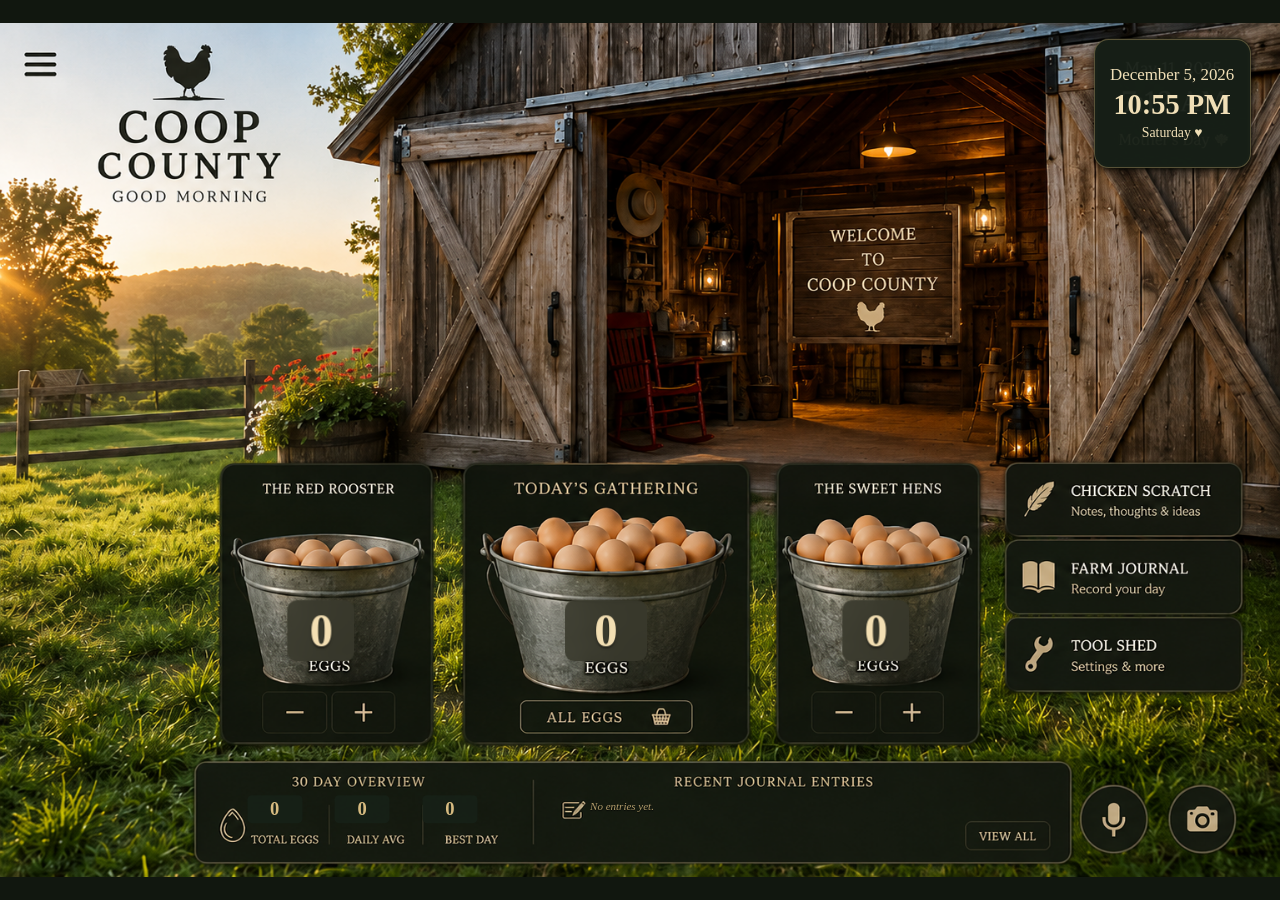
==== commit b8ce2306: "Add files via upload" ====
--- a/index.html
+++ b/index.html
@@ -1,1449 +1,841 @@
-<!DOCTYPE html>
-<!--
-  SUGAR TRACKER — Version 4 — 2026-07-22
-  Product family: Sugar Tracker (standalone).
-  Sibling files: unchanged from Version 2/3 (icons, manifest, background) —
-  this revision only touches index.html itself.
-
-  GOVERNING PRINCIPLE (Philosophy — the code below has to answer to this):
-    "Sugar Tracker never asks users to become someone different. It simply
-     helps them notice the sweetness that's already there and gently
-     share it when they can."
-  The design test for anything new: would this feel natural on a quiet
-  front porch at sunset? If yes, it belongs. If it reads like a
-  challenge, a goal, or a mood check-in in disguise, it doesn't.
-
-  CHANGES FROM VERSION 3:
-    - THE CHAIR IS PERMANENTLY GUARDED — no hotspot, no zone, ever (see
-      the comment at the hotspot CSS block). It represents the person
-      sitting there, not a feature.
-    - Softened every popup: warm amber-tinted scrim instead of a flat
-      dark one, dimmer warm-cream sheets instead of bright white-cream,
-      rounder corners, slower motion with a fade alongside the slide.
-    - Jar-fill pacing reworked: slower base rise (2.5s, easing further as
-      the jar nears full), a warm light pulse the instant a moment is
-      saved (before the rise even starts), and a shimmer on settle.
-    - Added the Porch Wisdom Library: a weighted (60/20/15/5), rotating
-      daily saying — never a mood check-in, never adaptive to guessed
-      emotional state, just a consistent voice. One per calendar day,
-      no repeat of anything shown in the last 30 days unless the whole
-      library's been seen, shown once via the existing toast shortly
-      after the page loads.
-    - Added The Keeping Book: one of the shelf's existing books is now a
-      tap target. Holds every Porch Wisdom saying encountered over time,
-      plus any golden moments deliberately "tucked away" from Sweet
-      Journal — tucking one away never removes it from the Journal
-      itself, it just also lives here.
-    - Clock panel is now real: tap toggles between live time/date and
-      actual current weather for wherever the device is, fetched from
-      Open-Meteo (no API key) after asking one-time device location
-      permission — the only permission prompt anywhere in this app, and
-      only triggered on that first tap, never on page load. Graceful
-      fallback to clock-only if declined or unavailable.
-
-  Sibling files in this product family:
-    - index.html            (this file — the app itself; must be named
-                              index.html at the repo root for GitHub/Vercel
-                              to serve it as the homepage)
-    - sugar-porch.png        (16:9 background porch scene, 1672x941)
-    - sugar-manifest.json    (web app manifest — enables "Add to Home
-                              Screen" with no browser address bar)
-    - app-icon-source.png    (the master square icon artwork — lantern,
-                              jar, sunset view, pre-rounded squircle — this
-                              is what every sized icon below is derived from)
-    - icon-192.png, icon-512.png     (standard "any purpose" PWA icons —
-                                      the two sizes the manifest spec expects)
-    - icon-512-maskable.png          (padded/safe-zone version so Android's
-                                      adaptive-icon mask doesn't clip the
-                                      lantern or jar)
-    - icon-1024.png                  (App Store / Play Store size — not
-                                      referenced anywhere in this web build;
-                                      only useful if this ever gets wrapped
-                                      as a native app submission)
-    - icon-256.png, icon-128.png     (Windows tile / macOS sizes)
-    - icon-180.png                   (Apple touch icon, iOS home screen)
-    - favicon.ico, favicon-64.png,
-      favicon-48.png, favicon-32.png,
-      favicon-16.png                 (browser tab icons, several sizes)
-
-  CHANGES FROM VERSION 1:
-    - Swapped the background image for a 16:9 version so it reads far
-      better on real phone-landscape screens.
-    - Replaced the old fixed-max-width layout with a JS-driven letterboxed
-      stage: the porch image always renders at its full, uncropped 16:9
-      shape, centered in the viewport, with the wood-dark background color
-      filling in as side bars (or top/bottom bars) on any screen ratio that
-      doesn't match 16:9 exactly. Hotspot positions are percentages of this
-      exact rendered box, so they stay accurate on any device.
-    - Added a rotate-to-landscape prompt for portrait devices, plus a
-      best-effort Screen Orientation API lock.
-    - Added a web app manifest + icons so installing "Add to Home Screen"
-      launches with no browser address bar or menu at all (this is the
-      only fully reliable way to remove browser chrome — a plain browser
-      tab can be pushed toward fullscreen but never fully guaranteed,
-      especially on iOS Safari).
-    - Renamed the file to index.html per GitHub/Vercel's requirement that
-      the homepage file be named exactly that, in the repo root.
--->
+<!doctype html>
 <html lang="en">
 <head>
-<meta charset="UTF-8" />
-<meta name="viewport" content="width=device-width, initial-scale=1.0, viewport-fit=cover, user-scalable=no" />
-<title>Sugar Tracker — Sweet Moments</title>
-<link rel="manifest" href="sugar-manifest.json">
-<link rel="apple-touch-icon" sizes="180x180" href="icon-180.png">
-<link rel="icon" type="image/png" sizes="64x64" href="favicon-64.png">
-<link rel="icon" type="image/png" sizes="48x48" href="favicon-48.png">
-<link rel="icon" type="image/png" sizes="32x32" href="favicon-32.png">
-<link rel="icon" type="image/png" sizes="16x16" href="favicon-16.png">
-<link rel="shortcut icon" href="favicon.ico">
-<meta name="theme-color" content="#2A1B10">
-<meta name="msapplication-TileImage" content="icon-128.png">
-<meta name="msapplication-TileColor" content="#2A1B10">
-<meta name="mobile-web-app-capable" content="yes">
-<meta name="apple-mobile-web-app-capable" content="yes">
-<meta name="apple-mobile-web-app-status-bar-style" content="black-translucent">
-<meta name="apple-mobile-web-app-title" content="Sugar">
-<meta name="screen-orientation" content="landscape">
-<link rel="preconnect" href="https://fonts.googleapis.com">
-<link rel="preconnect" href="https://fonts.gstatic.com" crossorigin>
-<link href="https://fonts.googleapis.com/css2?family=Fraunces:ital,opsz,wght@0,9..144,400;0,9..144,600;0,9..144,700;0,9..144,800;1,9..144,500;1,9..144,700&family=Nunito+Sans:wght@400;600;700;800;900&family=Caveat:wght@500;600&display=swap" rel="stylesheet">
-<style>
-  :root{
-    --wood-dark:#2A1B10;
-    --wood:#4A3018;
-    --amber:#E8A33D;
-    --amber-deep:#C97A2B;
-    --cream:#FBF3E2;
-    --cream-soft:#F1E3C8;
-    --ink:#3A2412;
-    --ink-soft:#6B5540;
-    --rust:#C1543C;
-    --sage:#7C9070;
-    --glass-edge:#8A6B3F;
-    --radius:16px;
-  }
-  *{box-sizing:border-box;}
-  html,body{
-    margin:0; padding:0; width:100%; height:100%;
-    overflow:hidden;
-    background:var(--wood-dark);
-  }
-  body{
-    color:var(--cream);
-    font-family:"Nunito Sans", system-ui, sans-serif;
-    font-weight:600;
-    -webkit-font-smoothing:antialiased;
-    position:fixed; inset:0;
-  }
-
-  /* ---------- letterboxed stage ---------- */
-  #stage{
-    position:fixed; inset:0;
-    background:var(--wood-dark);
-  }
-  #frame{
-    position:absolute;
-    top:50%; left:50%;
-    transform:translate(-50%,-50%);
-    /* width/height set by JS to the exact rendered 16:9 box */
-  }
-  #frame img.bg{
-    position:absolute; inset:0;
-    width:100%; height:100%;
-    object-fit:cover;
-    display:block;
-    user-select:none; -webkit-user-drag:none;
-    pointer-events:none;
-  }
-  .hotspot{
-    position:absolute;
-    border:none; background:transparent; padding:0; margin:0; cursor:pointer;
-    -webkit-tap-highlight-color:transparent;
-  }
-  .hotspot:focus-visible{
-    outline:3px solid var(--amber); outline-offset:3px; border-radius:10px;
-  }
-
-  /* ---- hotspot placements, percentages against the 1672x941 16:9
-     sugar-porch.png. Approximate to the art; nudge if needed once seen
-     live on a real device. ----
-
-     THE CHAIR IS NEVER A TAP TARGET. It represents the person sitting
-     there, looking out — not a feature, not a menu, not decoration to
-     repurpose later. No hotspot goes here, ever, even for something that
-     seems small or temporary. If a future change needs "somewhere to put
-     a button," the chair is not that place. ---- */
-  #hsMenu{ left:1.3%; top:2.5%; width:7%; height:12%; border-radius:50%; }
-  #hsShare{ left:9.8%; top:38%; width:7%; height:12%; }
-  #hsJar{ left:5%; top:58%; width:14%; height:22%; border-radius:16px; }
-  #hsClock{ left:77%; top:6%; width:12.5%; height:19%; border-radius:10px; }
-  .clock-panel-overlay{
-    position:absolute; left:77.6%; top:6.8%; width:11.3%; height:16.5%;
-    background:rgba(16,12,8,0.93);
-    border-radius:8px;
-    display:flex; flex-direction:column; align-items:center; justify-content:center;
-    pointer-events:none;
-    color:#F2E6CC;
-    font-family:"Nunito Sans", sans-serif;
-    text-align:center;
-    line-height:1.25;
-  }
-  .clock-panel-overlay .cpo-line1{ font-size:0.62rem; font-weight:700; opacity:0.85; letter-spacing:0.01em; }
-  .clock-panel-overlay .cpo-line2{ font-family:"Fraunces", serif; font-size:1.05rem; font-weight:700; margin:1px 0; }
-  .clock-panel-overlay .cpo-line3{ font-size:0.62rem; font-weight:700; opacity:0.9; }
-  #hsFrame{ left:77%; top:26%; width:12.5%; height:19%; border-radius:10px; }
-  #hsJournal{ left:74.5%; top:46.5%; width:16.5%; height:6.5%; border-radius:20px; }
-  #hsSpots{ left:74.5%; top:53.5%; width:16.5%; height:6.5%; border-radius:20px; }
-  #hsSettings{ left:74.5%; top:60.5%; width:16.5%; height:6.5%; border-radius:20px; }
-  #hsCalendar{ left:59.5%; top:85%; width:7.5%; height:13%; border-radius:50%; }
-  #hsCamera{ left:66.5%; top:85%; width:7.5%; height:13%; border-radius:50%; }
-  #hsMic{ left:73.5%; top:85%; width:7.5%; height:13%; border-radius:50%; }
-  #hsBook{ left:0.5%; top:82%; width:11%; height:15%; border-radius:6px; }
-
-  /* ---- the jar itself sits inside the wider #hsJar tap zone; this is a
-     tighter box matching just the glass, for the golden-glow fill effect.
-     Nudge if it doesn't line up with the actual jar art on a real device. ---- */
-  #jarGlass{ left:7%; top:62%; width:9.5%; height:15%; border-radius:38% 38% 22% 22% / 30% 30% 18% 18%; }
-
-  .jar-fill-wrap{
-    position:absolute;
-    overflow:hidden;
-    pointer-events:none;
-  }
-  .jar-fill{
-    position:absolute; left:0; right:0; bottom:0;
-    height:0%;
-    background:linear-gradient(180deg, rgba(255,214,140,0.85), rgba(232,163,61,0.92) 40%, rgba(201,122,43,0.95));
-    box-shadow:0 0 18px 6px rgba(232,163,61,0.55) inset, 0 -2px 10px rgba(255,224,160,0.6);
-    transition:height 2.5s cubic-bezier(.22,.68,.28,1);
-    filter:blur(0.3px);
-  }
-  .jar-fill.settling{
-    animation:jarShimmer 1.6s ease-out;
-  }
-  @keyframes jarShimmer{
-    0%{ box-shadow:0 0 18px 6px rgba(232,163,61,0.55) inset, 0 -2px 10px rgba(255,224,160,0.6); }
-    35%{ box-shadow:0 0 30px 10px rgba(255,224,160,0.85) inset, 0 -4px 16px rgba(255,236,190,0.85); }
-    100%{ box-shadow:0 0 18px 6px rgba(232,163,61,0.55) inset, 0 -2px 10px rgba(255,224,160,0.6); }
-  }
-  .jar-fill-wrap.pulse::before{
-    content:'';
-    position:absolute; inset:-40%;
-    background:radial-gradient(circle, rgba(255,230,170,0.9) 0%, rgba(255,200,120,0.3) 45%, transparent 70%);
-    animation:jarPulse 0.9s ease-out;
-    pointer-events:none;
-  }
-  @keyframes jarPulse{
-    0%{ opacity:0; transform:scale(0.6); }
-    40%{ opacity:1; transform:scale(1); }
-    100%{ opacity:0; transform:scale(1.3); }
-  }
-  .jar-fill::after{
-    content:'';
-    position:absolute; inset:0;
-    background:repeating-radial-gradient(circle at 30% 20%, rgba(255,240,200,0.5) 0 2px, transparent 3px 22px),
-               repeating-radial-gradient(circle at 70% 60%, rgba(255,240,200,0.35) 0 2px, transparent 3px 26px);
-    opacity:0.7;
-  }
-
-  .fullscreen-btn{
-    position:fixed; right:10px; bottom:10px; z-index:60;
-    background:rgba(0,0,0,0.45); color:var(--cream);
-    border:1px solid rgba(255,255,255,0.3); border-radius:10px;
-    padding:7px 11px; font-size:0.72rem; font-weight:800; cursor:pointer;
-  }
-
-  /* ---------- rotate prompt ---------- */
-  #rotatePrompt{
-    position:fixed; inset:0; z-index:200;
-    background:var(--wood-dark); color:var(--cream);
-    display:none;
-    flex-direction:column; align-items:center; justify-content:center;
-    text-align:center; padding:30px;
-  }
-  #rotatePrompt.show{ display:flex; }
-  #rotatePrompt .icon{ font-size:3rem; margin-bottom:16px; animation:tilt 1.6s ease-in-out infinite; }
-  @keyframes tilt{ 0%,100%{ transform:rotate(0deg);} 50%{ transform:rotate(90deg);} }
-  #rotatePrompt p{ font-family:"Fraunces", serif; font-size:1.2rem; max-width:280px; line-height:1.5; }
-  @media (orientation: portrait){ #rotatePrompt.enabled{ display:flex; } }
-
-  /* ---------- overlays / sheets ----------
-     Softened per feedback: opening one of these should feel like moving
-     deeper into the same warm room, not being yanked out of it. Warm
-     amber-tinted scrim instead of a flat dark one, a dimmer warm cream
-     instead of bright white-cream, rounder corners, slower/gentler motion
-     with a fade alongside the slide rather than a snap. ---- */
-  .overlay{
-    position:fixed; inset:0;
-    background:rgba(58,36,18,0.58);
-    display:flex; align-items:center; justify-content:center;
-    opacity:0; pointer-events:none; transition:opacity .42s ease;
-    z-index:80;
-  }
-  .overlay.open{ opacity:1; pointer-events:auto; }
-  .sheet{
-    background:#EEE1C6;
-    color:var(--ink);
-    width:92%; max-width:480px;
-    max-height:88vh;
-    border-radius:28px;
-    padding:20px 20px 26px;
-    overflow-y:auto;
-    opacity:0;
-    transform:translateY(16px);
-    transition:transform .48s cubic-bezier(.22,.75,.3,1), opacity .42s ease;
-    box-shadow:0 -8px 34px rgba(30,18,8,0.45);
-  }
-  .overlay.open .sheet{ transform:translateY(0); opacity:1; }
-  .sheet h2{
-    font-family:"Fraunces", serif; font-weight:700; font-size:1.25rem;
-    margin:0 0 4px; color:var(--ink);
-  }
-  .sheet .sub{
-    font-size:0.84rem; color:var(--ink-soft); font-weight:700; margin:0 0 14px;
-  }
-  .sheet-close{
-    position:absolute; top:14px; right:16px;
-    width:32px; height:32px; border-radius:50%;
-    background:rgba(255,255,255,0.55); border:1.5px solid var(--glass-edge);
-    color:var(--ink); font-weight:900; font-size:1rem;
-    display:flex; align-items:center; justify-content:center; cursor:pointer;
-    transition:background .2s ease;
-  }
-  .sheet-close:hover{ background:rgba(255,255,255,0.8); }
-  .sheet-inner{ position:relative; }
-
-  .chip-grid{ display:flex; flex-wrap:wrap; gap:8px; margin-bottom:16px; }
-  .chip{
-    border:1.5px solid var(--glass-edge); background:#FAF4E6;
-    border-radius:999px; padding:9px 14px; font-weight:800; font-size:0.86rem;
-    color:var(--ink); cursor:pointer;
-  }
-  .chip.selected{ background:var(--amber); border-color:var(--amber-deep); color:#fff; }
-
-  .field{ margin-bottom:14px; }
-  .field label{ display:block; font-size:0.8rem; font-weight:800; color:var(--ink-soft); margin-bottom:6px; }
-  .mic-input-wrap{ display:flex; align-items:flex-start; gap:8px; }
-  textarea, input[type=text], input[type=url]{
-    width:100%; border:1.5px solid var(--glass-edge); border-radius:14px;
-    padding:10px 12px; font-family:"Nunito Sans"; font-size:0.92rem; font-weight:700;
-    color:var(--ink); background:#FAF4E6; resize:vertical;
-  }
-  textarea{ min-height:70px; }
-  .mic-btn{
-    flex-shrink:0; width:40px; height:40px; border-radius:50%;
-    background:var(--sage); color:#fff; border:none; cursor:pointer;
-    display:flex; align-items:center; justify-content:center;
-  }
-  .mic-btn.listening{ background:var(--rust); }
-  .mic-btn svg{ width:18px; height:18px; }
-
-  .photo-attach{ display:flex; align-items:center; gap:10px; margin-bottom:14px; }
-  .photo-attach-btn{
-    border:1.5px dashed var(--glass-edge); background:#FAF4E6;
-    border-radius:14px; padding:10px 14px; font-weight:800; font-size:0.84rem;
-    color:var(--ink-soft); cursor:pointer;
-  }
-  .photo-preview{ width:52px; height:52px; border-radius:10px; object-fit:cover; border:1.5px solid var(--glass-edge); }
-
-  .primary-btn{
-    width:100%; border:none; border-radius:14px; padding:13px;
-    background:var(--amber-deep); color:#fff; font-weight:900; font-size:0.95rem; cursor:pointer;
-  }
-  .primary-btn:disabled{ opacity:0.5; cursor:not-allowed; }
-  .secondary-btn{
-    width:100%; border:1.5px solid var(--glass-edge); border-radius:14px; padding:12px;
-    background:#FAF4E6; color:var(--ink); font-weight:800; font-size:0.9rem; margin-top:10px; cursor:pointer;
-  }
-
-  .kind-toggle{ display:flex; gap:8px; margin-bottom:14px; }
-  .kind-toggle button{
-    flex:1; padding:10px; border-radius:12px; border:1.5px solid var(--glass-edge);
-    background:#FAF4E6; font-weight:800; color:var(--ink); cursor:pointer;
-  }
-  .kind-toggle button.active{ background:var(--sage); color:#fff; border-color:var(--sage); }
-
-  .journal-entry{ border:1.5px solid var(--glass-edge); border-radius:14px; padding:12px 14px; margin-bottom:10px; background:#FAF4E6; }
-  .journal-entry .cat{ display:inline-block; font-size:0.68rem; font-weight:900; text-transform:uppercase; letter-spacing:0.03em; color:var(--amber-deep); margin-bottom:4px; }
-  .journal-entry .txt{ font-size:0.92rem; font-weight:700; color:var(--ink); margin:0 0 6px; }
-  .journal-entry .date{ font-size:0.74rem; color:var(--ink-soft); font-weight:700; }
-  .journal-entry img{ width:100%; max-width:220px; border-radius:10px; margin-top:8px; display:block; }
-  .journal-entry .del{ float:right; background:none; border:none; color:var(--ink-soft); cursor:pointer; font-size:0.78rem; font-weight:800; }
-  .empty-note{ border:1.5px dashed var(--glass-edge); border-radius:14px; padding:18px; text-align:center; color:var(--ink-soft); font-weight:700; font-size:0.88rem; line-height:1.5; }
-
-  .spot-item{ border:1.5px solid var(--glass-edge); border-radius:14px; padding:12px 14px; margin-bottom:10px; background:#FAF4E6; display:flex; justify-content:space-between; align-items:flex-start; gap:10px; }
-  .spot-item .name{ font-weight:800; color:var(--ink); font-size:0.94rem; }
-  .spot-item .note{ font-size:0.82rem; color:var(--ink-soft); font-weight:700; margin-top:2px; }
-  .spot-item a{ color:var(--amber-deep); font-weight:800; font-size:0.82rem; word-break:break-all; }
-  .spot-item .share-btn{ flex-shrink:0; background:var(--sage); color:#fff; border:none; border-radius:10px; padding:7px 10px; font-size:0.72rem; font-weight:800; cursor:pointer; }
-
-  .toast{
-    position:fixed; left:50%; bottom:5%; transform:translateX(-50%) translateY(20px);
-    background:var(--wood); color:var(--cream); border:1.5px solid var(--amber);
-    padding:12px 18px; border-radius:16px; max-width:70%; width:340px;
-    font-weight:700; font-size:0.86rem; text-align:center; line-height:1.4;
-    box-shadow:0 8px 24px rgba(0,0,0,0.4);
-    opacity:0; pointer-events:none; transition:opacity .25s ease, transform .25s ease;
-    z-index:100;
-  }
-  .toast.show{ opacity:1; transform:translateX(-50%) translateY(0); }
-
-  .side-menu{
-    position:fixed; top:0; left:0; bottom:0; width:60%; max-width:280px;
-    background:var(--wood); color:var(--cream); z-index:90;
-    transform:translateX(-100%); transition:transform .25s ease;
-    padding:26px 20px; box-shadow:4px 0 24px rgba(0,0,0,0.4);
-  }
-  .side-menu.open{ transform:translateX(0); }
-  .side-menu h3{ font-family:"Fraunces", serif; font-size:1.1rem; margin:0 0 18px; }
-  .side-menu button{
-    display:block; width:100%; text-align:left; background:none; border:none;
-    color:var(--cream); font-weight:800; font-size:0.92rem; padding:10px 0;
-    border-bottom:1px solid rgba(255,255,255,0.12); cursor:pointer;
-  }
-  .side-scrim{ position:fixed; inset:0; background:rgba(0,0,0,0.5); z-index:85; opacity:0; pointer-events:none; transition:opacity .25s ease; }
-  .side-scrim.open{ opacity:1; pointer-events:auto; }
-
-  .settings-row{ display:flex; align-items:center; justify-content:space-between; padding:10px 0; border-bottom:1px solid var(--cream-soft); }
-  .toggle{ width:46px; height:26px; border-radius:999px; background:var(--glass-edge); position:relative; cursor:pointer; flex-shrink:0; }
-  .toggle.on{ background:var(--sage); }
-  .toggle .knob{ position:absolute; top:3px; left:3px; width:20px; height:20px; border-radius:50%; background:#fff; transition:left .2s ease; }
-  .toggle.on .knob{ left:23px; }
-
-  .cal-grid{ display:grid; grid-template-columns:repeat(7,1fr); gap:4px; margin-top:10px; }
-  .cal-cell{ aspect-ratio:1; display:flex; align-items:center; justify-content:center; border-radius:8px; font-size:0.76rem; font-weight:700; color:var(--ink-soft); background:var(--cream-soft); }
-  .cal-cell.has-sugar{ background:var(--amber); color:#fff; font-weight:900; cursor:pointer; }
-  .cal-cell.empty{ background:transparent; }
-  .cal-nav{ display:flex; justify-content:space-between; align-items:center; margin-bottom:6px; }
-  .cal-nav button{ background:none; border:none; font-size:1.1rem; color:var(--ink); cursor:pointer; padding:4px 10px; }
-
-  .nudge-banner{
-    position:fixed; left:50%; bottom:14%; transform:translateX(-50%) translateY(16px);
-    background:#FAF4E6; color:var(--ink); border:1.5px solid var(--amber);
-    padding:14px 18px; border-radius:16px; max-width:70%; width:340px;
-    box-shadow:0 8px 24px rgba(0,0,0,0.35); z-index:95;
-    opacity:0; pointer-events:none; transition:opacity .25s ease, transform .25s ease;
-    text-align:center;
-  }
-  .nudge-banner.show{ opacity:1; transform:translateX(-50%) translateY(0); pointer-events:auto; }
-  .nudge-banner p{ margin:0 0 10px; font-weight:700; font-size:0.88rem; }
-  .nudge-banner button{ background:var(--amber-deep); color:#fff; border:none; border-radius:10px; padding:8px 16px; font-weight:800; font-size:0.8rem; cursor:pointer; margin:0 4px; }
-  .nudge-banner .dismiss{ background:none; color:var(--ink-soft); }
-</style>
+  <meta charset="utf-8">
+  <meta name="viewport" content="width=device-width,initial-scale=1,viewport-fit=cover,user-scalable=yes">
+  <meta name="theme-color" content="#172017">
+  <meta name="apple-mobile-web-app-capable" content="yes">
+  <meta name="apple-mobile-web-app-status-bar-style" content="black-translucent">
+  <meta name="apple-mobile-web-app-title" content="Coop County">
+  <link rel="manifest" href="manifest.webmanifest">
+  <link rel="apple-touch-icon" href="assets/icons/icon-180.png">
+  <title>Coop County</title>
+  <link rel="stylesheet" href="css/styles.css">
+  <style>
+    :root{
+      --ink:#f0d9a6;
+      --ink-soft:#d7bb80;
+      --panel:#172017;
+      --panel-2:#202a1d;
+      --edge:#706142;
+      --shadow:rgba(0,0,0,.56);
+      --focus:#fff1c8;
+      --safe-top:env(safe-area-inset-top,0px);
+      --safe-right:env(safe-area-inset-right,0px);
+      --safe-bottom:env(safe-area-inset-bottom,0px);
+      --safe-left:env(safe-area-inset-left,0px);
+    }
+    *{box-sizing:border-box}
+    html,body{margin:0;min-height:100%;background:#11170f;color:var(--ink);font-family:Georgia,"Times New Roman",serif}
+    body{overflow:auto;padding:var(--safe-top) var(--safe-right) var(--safe-bottom) var(--safe-left)}
+    button,input,textarea{font:inherit}
+    button{touch-action:manipulation}
+    .app-shell{min-height:100svh;display:grid;place-items:center;background:#11170f}
+    .illustration{
+      position:relative;
+      width:min(100vw,calc(100svh * 1.5));
+      aspect-ratio:3/2;
+      max-height:100svh;
+      background:url("assets/images/coop-county-master.png") center/100% 100% no-repeat;
+      overflow:hidden;
+      isolation:isolate;
+    }
+    .hotspot,.count-btn,.capture-btn,.view-all{
+      appearance:none;border:0;background:transparent;color:inherit;position:absolute;cursor:pointer;
+    }
+    .hotspot:focus-visible,.count-btn:focus-visible,.capture-btn:focus-visible,.view-all:focus-visible{
+      outline:3px solid var(--focus);outline-offset:2px;border-radius:10px;
+    }
+    .hotspot{border-radius:14px}
+    .hotspot:hover{box-shadow:inset 0 0 0 2px rgba(240,217,166,.36)}
+    .menu-hotspot{left:1.5%;top:1.5%;width:8%;height:8%;z-index:5;}
+    .clock{
+      position:absolute;left:85.45%;top:1.8%;width:12.25%;height:15.1%;
+      border-radius:1.15vw;background:rgba(23,32,23,.96);border:1px solid rgba(160,139,91,.48);
+      box-shadow:0 .35vw .85vw var(--shadow);display:flex;flex-direction:column;align-items:center;justify-content:center;
+      text-align:center;color:#f0dfb7;line-height:1.05;padding:.55vw;
+    }
+    .clock .date{font-size:clamp(11px,1.32vw,24px)}
+    .clock .time{font-size:clamp(18px,2.22vw,40px);font-weight:700;margin:.5vw 0}
+    .clock .day-note{font-size:clamp(10px,1.08vw,20px);white-space:nowrap}
+    .counter-value{
+      position:absolute;transform:translate(-50%,-50%);z-index:3;min-width:5.25%;height:7.2%;
+      display:grid;place-items:center;border-radius:.75vw;
+      color:#f3dfb3;font-size:clamp(25px,3.65vw,68px);line-height:1;font-weight:700;
+      background:rgba(57,58,45,.88);backdrop-filter:blur(5px);-webkit-backdrop-filter:blur(5px);
+      text-shadow:0 2px 2px rgba(0,0,0,.45);
+    }
+    #lucyValue{left:25.1%;top:71.2%}
+    #totalValue{left:47.35%;top:71.2%;min-width:6.4%}
+    #ethelValue{left:68.45%;top:71.2%}
+    .count-btn{z-index:5;width:5.15%;height:5.35%;bottom:15.9%;border-radius:.45vw}
+    .count-btn.minus.lucy{left:20.45%}.count-btn.plus.lucy{left:25.7%}
+    .count-btn.minus.ethel{left:63.25%}.count-btn.plus.ethel{left:68.55%}
+    .count-btn:active{background:rgba(240,217,166,.14)}
+    .log-btn{left:40.55%;top:78.4%;width:14.2%;height:4.9%;z-index:6;border-radius:.5vw}
+    .side-scratch{left:78.45%;top:51.45%;width:18.75%;height:9.1%}
+    .side-journal{left:78.45%;top:60.65%;width:18.75%;height:8.8%}
+    .side-tools{left:78.45%;top:69.55%;width:18.75%;height:8.8%}
+    .overview-hotspot{left:15.1%;top:86.45%;width:26.45%;height:11.95%}
+    .recent-hotspot{left:41.6%;top:86.45%;width:43.2%;height:11.95%}
+    .view-all{left:76.35%;top:93.7%;width:6.7%;height:3.9%;z-index:6;border-radius:.4vw}
+    .metric-value{
+      position:absolute;z-index:4;top:92.1%;transform:translate(-50%,-50%);min-width:4.3%;height:3.25%;
+      display:grid;place-items:center;background:rgba(23,32,23,.94);color:var(--ink-soft);font-weight:700;
+      font-size:clamp(12px,1.45vw,26px);border-radius:.35vw;
+    }
+    #metricTotal{left:21.45%}#metricAverage{left:28.3%}#metricBest{left:35.15%}
+    .recent-lines{
+      position:absolute;z-index:4;left:46.1%;top:90.9%;width:28.4%;height:5.6%;pointer-events:none;
+      color:var(--ink-soft);font-size:clamp(8px,.86vw,16px);line-height:1.45;overflow:hidden;
+      text-shadow:0 1px 1px #000;
+      display:grid;align-content:start;gap:.12em;
+    }
+    .recent-line{display:block;white-space:nowrap;overflow:hidden;text-overflow:ellipsis;min-width:0}
+    .recent-empty{opacity:.82;font-style:italic}
+    .capture-pair{position:absolute;z-index:8;right:3.55%;bottom:2.3%;display:flex;gap:.65vw;align-items:center}
+    .capture-btn{
+      position:relative;width:clamp(44px,5.15vw,78px);aspect-ratio:1;border-radius:50%;
+      background:rgba(23,32,23,.94);border:2px solid rgba(212,187,128,.62);box-shadow:0 .3vw .8vw var(--shadow);
+      display:grid;place-items:center;color:#caae72;
+    }
+    .capture-btn svg{width:51%;height:51%;fill:none;stroke:currentColor;stroke-width:1.75;stroke-linecap:round;stroke-linejoin:round}
+    .capture-btn.listening{animation:pulse 1s ease-in-out infinite}
+    @keyframes pulse{50%{box-shadow:0 0 0 .55vw rgba(212,187,128,.25),0 .3vw .8vw var(--shadow)}}
+    .sr-only{position:absolute;width:1px;height:1px;padding:0;margin:-1px;overflow:hidden;clip:rect(0,0,0,0);white-space:nowrap;border:0}
+    .modal-backdrop{position:fixed;inset:0;z-index:30;background:rgba(7,10,7,.62);display:none;align-items:center;justify-content:center;padding:18px}
+    .modal-backdrop.open{display:flex}
+    .modal{
+      width:min(560px,96vw);max-height:min(82svh,720px);overflow:auto;background:linear-gradient(180deg,#202b1f,#141c15);
+      color:#f0d9a6;border:1px solid #7d6c49;border-radius:18px;box-shadow:0 20px 60px rgba(0,0,0,.65);padding:20px;
+    }
+    .modal header{display:flex;align-items:center;justify-content:space-between;gap:14px;margin-bottom:14px}
+    .modal h2{margin:0;font-size:clamp(22px,4vw,34px);font-weight:500}
+    .close{border:1px solid #806e4b;background:#2b3929;color:#f0d9a6;border-radius:50%;width:42px;height:42px;font-size:24px;cursor:pointer}
+    .modal label{display:block;margin:.8rem 0 .35rem}
+    .modal input[type=text],.modal textarea{width:100%;border:1px solid #8b7750;background:#f4ead4;color:#302318;border-radius:10px;padding:11px 12px;font-size:16px}
+    .modal textarea{min-height:130px;resize:vertical}
+    .actions{display:flex;flex-wrap:wrap;gap:9px;margin-top:12px}
+    .action{border:1px solid #8c7650;background:#2a3828;color:#f0d9a6;border-radius:10px;padding:10px 14px;cursor:pointer}
+    .action.primary{background:#70502f}
+    .list{display:grid;gap:9px;margin-top:14px}
+    .list-item{display:grid;grid-template-columns:auto minmax(0,1fr) auto;gap:10px;align-items:center;border-top:1px solid rgba(205,178,116,.25);padding-top:10px}
+    .list-item.done .item-text{text-decoration:line-through;opacity:.58}
+    .scratch-add{margin-top:14px}
+    .scratch-add-row{display:grid;grid-template-columns:minmax(0,1fr) auto;gap:9px;align-items:stretch}
+    .scratch-add-row input{min-width:0}
+    .scratch-toolbar{display:flex;justify-content:space-between;align-items:center;gap:10px;flex-wrap:wrap;margin-top:14px}
+    .scratch-filters{display:flex;gap:7px;flex-wrap:wrap}
+    .scratch-filter.active{background:#70502f;border-color:#b99b67}
+    .scratch-summary{margin:12px 0 0;color:#cdb47b;font-size:.92rem}
+    .scratch-list{margin-top:7px}
+    .scratch-check{width:22px;height:22px;accent-color:#9a7449;cursor:pointer}
+    .scratch-actions{display:flex;gap:6px;flex-wrap:wrap;justify-content:flex-end}
+    .scratch-actions .action{padding:7px 10px}
+    .scratch-empty{border:1px dashed rgba(205,178,116,.34);border-radius:10px;padding:18px;text-align:center;color:#cdb47b}
+    .item-text{overflow-wrap:anywhere;line-height:1.35}
+    @media (max-width:520px){
+      .scratch-add-row{grid-template-columns:1fr}
+      .scratch-toolbar{align-items:stretch}
+      .scratch-filters{width:100%}
+      .scratch-filters .action{flex:1}
+      .scratch-toolbar>#clearDone{width:100%}
+      .list-item{grid-template-columns:auto minmax(0,1fr)}
+      .scratch-actions{grid-column:2;justify-content:flex-start}
+    }
+    .journal-form{border:1px solid rgba(205,178,116,.28);border-radius:14px;padding:14px;background:rgba(255,255,255,.025)}
+    .journal-form-grid{display:grid;grid-template-columns:1fr 1fr;gap:10px}
+    .journal-photo-preview{display:none;margin-top:10px;position:relative}
+    .journal-photo-preview.show{display:block}
+    .journal-photo-preview img{display:block;width:100%;max-height:260px;object-fit:cover;border-radius:12px;border:1px solid rgba(205,178,116,.35)}
+    .journal-entry-head{display:flex;justify-content:space-between;gap:10px;align-items:flex-start}
+    .journal-badge{display:inline-block;border:1px solid rgba(205,178,116,.35);border-radius:999px;padding:3px 8px;color:#d7bb80;font-size:.75rem;white-space:nowrap}
+    .journal-entry-actions{display:flex;gap:7px;flex-wrap:wrap;margin-top:9px}
+    .journal-entry-actions .action{padding:7px 10px}
+    .journal-entry-photo{cursor:pointer;border:0;background:transparent;padding:0;width:100%;text-align:left}
+    .journal-empty{border:1px dashed rgba(205,178,116,.34);border-radius:10px;padding:18px;text-align:center;color:#cdb47b}
+    .photo-lightbox{position:fixed;inset:0;z-index:60;background:rgba(0,0,0,.88);display:none;align-items:center;justify-content:center;padding:20px}
+    .photo-lightbox.open{display:flex}
+    .photo-lightbox img{max-width:96vw;max-height:88svh;border-radius:12px;box-shadow:0 20px 60px rgba(0,0,0,.7)}
+    .photo-lightbox .close{position:absolute;right:18px;top:calc(18px + var(--safe-top))}
+    @media (max-width:520px){.journal-form-grid{grid-template-columns:1fr}.journal-entry-head{display:block}.journal-badge{margin-top:5px}}
+
+    .tool-section{border:1px solid rgba(205,178,116,.28);border-radius:14px;padding:14px;margin-top:12px;background:rgba(255,255,255,.025)}
+    .tool-section h3{margin:0 0 6px;font-size:1.08rem}
+    .tool-section p{margin:0 0 10px;color:#cdb47b;line-height:1.4}
+    .tool-grid{display:grid;grid-template-columns:repeat(2,minmax(0,1fr));gap:9px}
+    .tool-grid .action{width:100%;text-align:center}
+    .tool-stats{display:grid;grid-template-columns:repeat(2,minmax(0,1fr));gap:9px;margin-top:10px}
+    .tool-stat{border:1px solid rgba(205,178,116,.24);border-radius:10px;padding:10px;background:rgba(0,0,0,.14)}
+    .tool-stat strong{display:block;font-size:1.35rem;color:#f0d9a6}
+    .tool-stat span{display:block;color:#cdb47b;font-size:.8rem;margin-top:2px}
+    .status-line{display:flex;align-items:center;justify-content:space-between;gap:10px;border-top:1px solid rgba(205,178,116,.22);padding-top:10px;margin-top:10px}
+    .status-pill{display:inline-flex;align-items:center;gap:7px;border:1px solid rgba(205,178,116,.32);border-radius:999px;padding:5px 9px;font-size:.82rem}
+    .status-dot{width:9px;height:9px;border-radius:50%;background:#b75547}.status-dot.online{background:#7ca45e}
+    .action.danger{background:#6e302b;border-color:#a4584e}.action.success{background:#3d6338;border-color:#6e965f}
+    .tool-file{display:none}
+    @media (max-width:520px){.tool-grid,.tool-stats{grid-template-columns:1fr}}
+    .entry{border-top:1px solid rgba(205,178,116,.25);padding:10px 0;line-height:1.4}
+    .entry time{display:block;color:#cdb47b;font-size:.88rem;margin-bottom:2px}
+    .entry img{max-width:100%;border-radius:10px;margin-top:8px}
+    .status{position:fixed;z-index:40;left:50%;bottom:calc(18px + var(--safe-bottom));transform:translateX(-50%);max-width:min(90vw,620px);background:#172017;color:#f0d9a6;border:1px solid #887550;border-radius:999px;padding:10px 16px;box-shadow:0 8px 25px rgba(0,0,0,.45);opacity:0;pointer-events:none;transition:opacity .2s}
+    .status.show{opacity:1}
+    .device-note{font-size:.85rem;color:#cdb47b;margin-top:10px}
+    html[data-os="ios"] .capture-btn,html[data-os="android"] .capture-btn{min-width:48px}
+
+    /* Phase 2 Item 4: Production Center and tucked-away utility links */
+    .utility-link-list{display:grid;gap:9px;margin-top:12px}
+    .utility-link-card{border:1px solid rgba(205,178,116,.28);border-radius:12px;padding:11px;background:rgba(0,0,0,.14)}
+    .utility-link-card strong{display:block;font-size:1.03rem;overflow-wrap:anywhere}
+    .utility-link-card a{display:block;color:#e1c384;margin-top:4px;overflow-wrap:anywhere}
+    .utility-link-card p{white-space:pre-wrap;margin:7px 0 0;color:#cdb47b}
+    .utility-link-actions{display:flex;gap:7px;flex-wrap:wrap;margin-top:10px}
+    .utility-link-actions .action{padding:7px 10px}
+    .production-summary{display:grid;grid-template-columns:repeat(2,minmax(0,1fr));gap:9px}
+    .production-stat{border:1px solid rgba(205,178,116,.25);border-radius:12px;padding:12px;background:rgba(0,0,0,.14)}
+    .production-stat strong{display:block;font-size:1.55rem;color:#f0d9a6}
+    .production-stat span{display:block;color:#cdb47b;font-size:.78rem;margin-top:3px}
+    .trend-line{margin-top:12px;border:1px solid rgba(205,178,116,.25);border-radius:12px;padding:12px;background:rgba(255,255,255,.025);line-height:1.45}
+    .production-chart{display:grid;grid-template-columns:repeat(7,minmax(0,1fr));gap:7px;align-items:end;min-height:210px;margin-top:14px;padding:14px 8px 8px;border:1px solid rgba(205,178,116,.24);border-radius:12px;background:rgba(0,0,0,.14)}
+    .production-day{height:180px;display:grid;grid-template-rows:22px 1fr 22px;align-items:end;justify-items:center;min-width:0}
+    .production-value{font:700 .76rem/1 system-ui,sans-serif}
+    .production-bar{width:min(32px,72%);height:var(--height);min-height:3px;border-radius:7px 7px 3px 3px;background:linear-gradient(180deg,#f1d99e,#a7803f)}
+    .production-label{color:#cdb47b;font:700 .68rem/1 system-ui,sans-serif;white-space:nowrap}
+    .submodal-note{color:#cdb47b;font-size:.9rem}
+    @media(max-width:520px){.production-summary{grid-template-columns:1fr}.production-chart{gap:3px}.production-label{font-size:.59rem}}
+
+    /* Phase 2 Item 5: full 30-Day Overview */
+    .overview-intro{margin:0 0 12px;color:#cdb47b;line-height:1.45}
+    .overview-section{margin-top:14px;border:1px solid rgba(205,178,116,.25);border-radius:14px;padding:13px;background:rgba(255,255,255,.025)}
+    .overview-section h3{margin:0 0 9px;font-size:1.05rem}
+    .overview-split{display:grid;grid-template-columns:repeat(2,minmax(0,1fr));gap:9px}
+    .coop-total{border:1px solid rgba(205,178,116,.24);border-radius:12px;padding:12px;background:rgba(0,0,0,.14)}
+    .coop-total strong{display:block;font-size:1.45rem}.coop-total span{display:block;color:#cdb47b;font-size:.8rem;margin-top:3px}
+    .split-track{height:12px;border-radius:999px;overflow:hidden;background:#263122;display:flex;margin-top:10px;border:1px solid rgba(205,178,116,.22)}
+    .split-lucy{background:#c59a57}.split-ethel{background:#7f9563}
+    .calendar-grid{display:grid;grid-template-columns:repeat(7,minmax(0,1fr));gap:6px;margin-top:10px}
+    .calendar-weekday{text-align:center;color:#cdb47b;font:700 .68rem/1 system-ui,sans-serif;padding:2px 0}
+    .calendar-day{min-height:58px;border:1px solid rgba(205,178,116,.22);border-radius:9px;padding:6px;background:rgba(0,0,0,var(--day-alpha));display:flex;flex-direction:column;justify-content:space-between;gap:5px}
+    .calendar-day.outside{visibility:hidden}
+    .calendar-day.today{outline:2px solid #e1c384;outline-offset:1px}
+    .calendar-date{font:700 .7rem/1 system-ui,sans-serif;color:#cdb47b}
+    .calendar-eggs{font:800 1rem/1 system-ui,sans-serif;color:#f0d9a6}
+    .calendar-eggs small{display:block;font-size:.58rem;color:#cdb47b;margin-top:3px;font-weight:700}
+    .overview-history{display:grid;gap:7px;max-height:245px;overflow:auto;padding-right:3px}
+    .overview-history-row{display:grid;grid-template-columns:minmax(0,1fr) auto;gap:10px;align-items:center;border-top:1px solid rgba(205,178,116,.19);padding-top:8px}
+    .overview-history-row:first-child{border-top:0;padding-top:0}
+    .overview-history-row time{display:block;color:#cdb47b;font-size:.78rem}.overview-history-row strong{font-size:1rem}
+    .overview-history-count{font:800 1.15rem/1 system-ui,sans-serif;color:#f0d9a6;white-space:nowrap}
+    @media(max-width:520px){.overview-split{grid-template-columns:1fr}.calendar-grid{gap:4px}.calendar-day{min-height:51px;padding:5px}.calendar-date{font-size:.62rem}.calendar-eggs{font-size:.9rem}}
+
+    
+    /* ===== Landscape Rotate Prompt ===== */
+    #rotatePrompt{
+      position:fixed; inset:0; z-index:200;
+      background:var(--panel); color:var(--ink);
+      display:none;
+      flex-direction:column;
+      align-items:center;
+      justify-content:center;
+      text-align:center;
+      padding:30px;
+    }
+#rotatePrompt .icon{
+      font-size:3rem;
+      margin-bottom:16px;
+      animation:tilt 1.6s ease-in-out infinite;
+    }
+    @keyframes tilt{
+      0%,100%{transform:rotate(0deg);}
+      50%{transform:rotate(90deg);}
+    }
+    #rotatePrompt p{
+      font-family:Georgia,"Times New Roman",serif;
+      font-size:1.2rem;
+      max-width:320px;
+      line-height:1.5;
+    }
+    @media (orientation:portrait){
+      #rotatePrompt.enabled{display:flex;}
+    }
+
+    @media (prefers-reduced-motion:reduce){*{animation:none!important;transition:none!important}}
+  </style>
 </head>
+
 <body>
-
-<div id="stage">
-  <div id="frame">
-    <img class="bg" src="sugar-porch.png" alt="A warm porch corner at sunset — Sugar Tracker's home screen" />
-
-    <button class="hotspot" id="hsMenu" aria-label="Open menu"></button>
-    <button class="hotspot" id="hsShare" aria-label="Share a sweet moment"></button>
-    <button class="hotspot" id="hsJar" aria-label="Add a golden moment"></button>
-    <div class="jar-fill-wrap" id="jarGlass">
-      <div class="jar-fill" id="jarFill"></div>
-    </div>
-    <button class="hotspot" id="hsClock" aria-label="Toggle between clock and current weather"></button>
-    <div class="clock-panel-overlay" id="clockPanelOverlay">
-      <div class="cpo-line1" id="cpoLine1"></div>
-      <div class="cpo-line2" id="cpoLine2"></div>
-      <div class="cpo-line3" id="cpoLine3"></div>
-    </div>
-    <button class="hotspot" id="hsFrame" aria-label="Change the photo in the frame"></button>
-    <button class="hotspot" id="hsJournal" aria-label="Open Sweet Journal"></button>
-    <button class="hotspot" id="hsSpots" aria-label="Open Sweet Spots"></button>
-    <button class="hotspot" id="hsSettings" aria-label="Open Settings"></button>
-    <button class="hotspot" id="hsCalendar" aria-label="Open calendar"></button>
-    <button class="hotspot" id="hsCamera" aria-label="Attach a photo to a new sweet moment"></button>
-    <button class="hotspot" id="hsMic" aria-label="Speak a sweet moment"></button>
-    <button class="hotspot" id="hsBook" aria-label="Open the Keeping Book"></button>
+  <!-- Landscape rotate prompt -->
+  <div id="rotatePrompt" class="enabled">
+    <div class="icon">&#8635;</div>
+    <p>Turn your device sideways, sugar. Coop County likes to stretch out.</p>
   </div>
-</div>
-
-<button class="fullscreen-btn" id="fullscreenBtn">Fullscreen</button>
-
-<div id="rotatePrompt" class="enabled">
-  <div class="icon">&#8635;</div>
-  <p>Turn your device sideways, sugar — this porch likes to stretch out.</p>
-</div>
-
-<!-- ===== Add a Sweet Moment ===== -->
-<div class="overlay" id="overlayMoment">
-  <div class="sheet">
-    <div class="sheet-inner">
-      <button class="sheet-close" data-close="overlayMoment">&times;</button>
-      <h2>What kind of sweet moment, sugar?</h2>
-      <p class="sub">Pick the one that fits — every one of these adds a little sugar to the jar.</p>
-      <div class="chip-grid" id="momentChips">
-        <button type="button" class="chip" data-cat="To-Do">A kindness I'm planning</button>
-        <button type="button" class="chip" data-cat="I Did That">I did that</button>
-        <button type="button" class="chip" data-cat="Done For Me">Someone did that for me</button>
-        <button type="button" class="chip" data-cat="I Said That">I said that</button>
-        <button type="button" class="chip" data-cat="Said To Me">Someone said that to me</button>
-        <button type="button" class="chip" data-cat="Old Friend">I saw an old friend</button>
-        <button type="button" class="chip" data-cat="Reached Out">I reached out to someone</button>
+
+  <main class="app-shell">
+    <section class="illustration" aria-label="Coop County interactive egg tracker">
+      
+      <button class="hotspot menu-hotspot" type="button" data-open="menu" aria-label="Open navigation menu"></button>
+      <div class="clock" aria-live="polite">
+        <div class="date" id="clockDate"></div>
+        <div class="time" id="clockTime"></div>
+        <div class="day-note" id="clockNote">Another good day ♥</div>
       </div>
 
-      <div class="field">
-        <label>Tell me about it</label>
-        <div class="mic-input-wrap">
-          <textarea id="momentText" placeholder="Speak it or type it — whatever's easiest right now"></textarea>
-          <button type="button" class="mic-btn" id="momentMicBtn" aria-label="Speak instead of typing">
-            <svg viewBox="0 0 24 24" fill="none" stroke="currentColor" stroke-width="2" stroke-linecap="round" stroke-linejoin="round"><path d="M12 1a3 3 0 0 0-3 3v8a3 3 0 0 0 6 0V4a3 3 0 0 0-3-3z"/><path d="M19 10v2a7 7 0 0 1-14 0v-2"/><line x1="12" y1="19" x2="12" y2="23"/><line x1="8" y1="23" x2="16" y2="23"/></svg>
-          </button>
-        </div>
+      <div class="counter-value" id="lucyValue" aria-live="polite">0</div>
+      <div class="counter-value" id="totalValue" aria-live="polite">0</div>
+      <div class="counter-value" id="ethelValue" aria-live="polite">0</div>
+
+      <button class="count-btn minus lucy" type="button" data-counter="lucy" data-delta="-1" aria-label="Subtract one egg from Lucy"></button>
+      <button class="count-btn plus lucy" type="button" data-counter="lucy" data-delta="1" aria-label="Add one egg to Lucy"></button>
+      <button class="count-btn minus ethel" type="button" data-counter="ethel" data-delta="-1" aria-label="Subtract one egg from Ethel"></button>
+      <button class="count-btn plus ethel" type="button" data-counter="ethel" data-delta="1" aria-label="Add one egg to Ethel"></button>
+      <button class="hotspot log-btn" type="button" id="logGathering" aria-label="Log today's gathering"></button>
+
+      <button class="hotspot side-scratch" type="button" data-open="scratchModal" aria-label="Open Chicken Scratch to-do list"></button>
+      <button class="hotspot side-journal" type="button" data-open="journalModal" aria-label="Open Farm Journal"></button>
+      <button class="hotspot side-tools" type="button" data-open="toolsModal" aria-label="Open Tool Shed"></button>
+      <button class="hotspot overview-hotspot" type="button" data-open="overviewModal" aria-label="Open 30-day overview"></button>
+      <button class="hotspot recent-hotspot" type="button" data-open="journalModal" aria-label="Open recent journal entries"></button>
+      <button class="view-all" type="button" data-open="journalModal" aria-label="View all journal entries"></button>
+
+      <div class="metric-value" id="metricTotal">0</div>
+      <div class="metric-value" id="metricAverage">0</div>
+      <div class="metric-value" id="metricBest">0</div>
+      <div class="recent-lines" id="recentLines" role="status" aria-live="polite"><span class="recent-empty">No entries yet.</span></div>
+
+      <div class="capture-pair" aria-label="Capture tools">
+        <button class="capture-btn" id="micButton" style="display:none" type="button" aria-label="Speak Lucy and Ethel egg counts" title="Voice egg count">
+          <svg viewBox="0 0 24 24" aria-hidden="true">
+            <rect x="9" y="3" width="6" height="11" rx="3"></rect>
+            <path d="M5.5 11.5a6.5 6.5 0 0 0 13 0M12 18v3M9 21h6"></path>
+          </svg>
+        </button>
+        <button class="capture-btn" id="cameraButton" style="display:none" type="button" aria-label="Take or choose a photo" title="Camera">
+          <svg viewBox="0 0 24 24" aria-hidden="true">
+            <path d="M4 7h4l1.4-2h5.2L16 7h4v12H4z"></path>
+            <circle cx="12" cy="13" r="4"></circle>
+          </svg>
+        </button>
+        <input class="sr-only" id="cameraInput" type="file" accept="image/*" capture="environment">
       </div>
-
-      <div class="photo-attach">
-        <button type="button" class="photo-attach-btn" id="momentPhotoBtn">Add a photo</button>
-        <img id="momentPhotoPreview" class="photo-preview" style="display:none;" />
-        <input type="file" accept="image/*" id="momentPhotoInput" style="display:none;">
+    </section>
+  </main>
+
+  <div class="modal-backdrop" id="scratchModal" role="dialog" aria-modal="true" aria-labelledby="scratchTitle">
+    <section class="modal">
+      <header><h2 id="scratchTitle">Chicken Scratch</h2><button class="close" type="button" data-close aria-label="Close">×</button></header>
+      <p>Keep the little coop chores from wandering off. Add a task, check it when it is done, or edit it anytime.</p>
+      <form id="todoForm" class="scratch-add" autocomplete="off">
+        <label for="todoInput">What needs doing?</label>
+        <div class="scratch-add-row">
+          <input id="todoInput" type="text" maxlength="120" placeholder="Refill oyster shell, fix the latch…">
+          <button class="action primary" id="addTodo" type="submit">Add</button>
+        </div>
+      </form>
+      <div class="scratch-toolbar" aria-label="Chicken Scratch filters">
+        <div class="scratch-filters" role="group" aria-label="Show tasks">
+          <button class="action scratch-filter active" type="button" data-todo-filter="all" aria-pressed="true">All</button>
+          <button class="action scratch-filter" type="button" data-todo-filter="open" aria-pressed="false">To do</button>
+          <button class="action scratch-filter" type="button" data-todo-filter="done" aria-pressed="false">Done</button>
+        </div>
+        <button class="action" id="clearDone" type="button">Clear completed</button>
       </div>
-
-      <button class="primary-btn" id="momentSaveBtn" disabled>Tuck it in the jar</button>
-    </div>
+      <p class="scratch-summary" id="todoSummary" aria-live="polite"></p>
+      <div class="list scratch-list" id="todoList"></div>
+    </section>
   </div>
-</div>
-
-<!-- ===== Sweet Journal ===== -->
-<div class="overlay" id="overlayJournal">
-  <div class="sheet">
-    <div class="sheet-inner">
-      <button class="sheet-close" data-close="overlayJournal">&times;</button>
-      <h2>Sweet Journal</h2>
-      <p class="sub">Every sweet moment you've caught, right here to come back to.</p>
-      <div id="journalList"></div>
-    </div>
+
+  <div class="modal-backdrop" id="journalModal" role="dialog" aria-modal="true" aria-labelledby="journalTitle">
+    <section class="modal">
+      <header><h2 id="journalTitle">Farm Journal</h2><button class="close" type="button" data-close aria-label="Close">×</button></header>
+      <p>Gatherings are recorded automatically. Add observations, memories, or anything worth keeping.</p>
+      <form id="journalForm" class="journal-form" autocomplete="off">
+        <input type="hidden" id="journalEditType" value="">
+        <input type="hidden" id="journalEditId" value="">
+        <div class="journal-form-grid">
+          <div><label for="journalDate">Date and time</label><input id="journalDate" type="datetime-local"></div>
+          <div><label for="journalPhotoInput">Photo</label><input id="journalPhotoInput" type="file" accept="image/*" capture="environment"></div>
+        </div>
+        <label for="journalText">Journal note</label>
+        <textarea id="journalText" maxlength="2000" placeholder="What happened around the coop today?"></textarea>
+        <div class="journal-photo-preview" id="journalPhotoPreview"><img id="journalPreviewImage" alt="Photo ready for this journal entry"><div class="actions"><button class="action" id="removeJournalPhoto" type="button">Remove photo</button></div></div>
+        <div class="actions">
+          <button class="action primary" id="saveJournal" type="submit">Save entry</button>
+          <button class="action" id="cancelJournalEdit" type="button" hidden>Cancel edit</button>
+        </div>
+      </form>
+      <div class="list" id="journalList"></div>
+    </section>
   </div>
-</div>
-
-<!-- ===== Sweet Spots ===== -->
-<div class="overlay" id="overlaySpots">
-  <div class="sheet">
-    <div class="sheet-inner">
-      <button class="sheet-close" data-close="overlaySpots">&times;</button>
-      <h2>Sweet Spots</h2>
-      <p class="sub">Places that feel good, and things worth holding on to — save either one here.</p>
-
-      <div class="kind-toggle" id="spotKindToggle">
-        <button type="button" class="active" data-kind="place">A place</button>
-        <button type="button" data-kind="link">A link</button>
-      </div>
-
-      <div class="field">
-        <label id="spotNameLabel">What's the place?</label>
-        <input type="text" id="spotName" placeholder="a bench with a view, a friend's porch, the old diner downtown...">
-      </div>
-      <div class="field" id="spotUrlField" style="display:none;">
-        <label>The link</label>
-        <input type="url" id="spotUrl" placeholder="paste the link here">
-      </div>
-      <div class="field">
-        <label>Why it's sweet (optional)</label>
-        <input type="text" id="spotNote" placeholder="what makes it worth remembering">
-      </div>
-      <button class="primary-btn" id="spotSaveBtn">Save this spot</button>
-
-      <div style="margin-top:20px;">
-        <div id="spotsList"></div>
-      </div>
-    </div>
+
+  <div class="photo-lightbox" id="photoLightbox" role="dialog" aria-modal="true" aria-label="Journal photo">
+    <button class="close" id="closeLightbox" type="button" aria-label="Close photo">×</button>
+    <img id="lightboxImage" alt="Journal photo enlarged">
   </div>
-</div>
-
-<!-- ===== Settings ===== -->
-<div class="overlay" id="overlaySettings">
-  <div class="sheet">
-    <div class="sheet-inner">
-      <button class="sheet-close" data-close="overlaySettings">&times;</button>
-      <h2>Settings</h2>
-
-      <div class="field" style="margin-top:4px;">
-        <label>How many golden moments should fill your jar?</label>
-        <input type="number" id="jarGoalInput" min="1" step="1" placeholder="e.g. 20">
-        <p class="placeholder-line" style="margin-top:6px;">You decide what "full" means — this is entirely up to you, and you can change it any time.</p>
-      </div>
-
-      <div class="settings-row">
-        <span>Golden moments collected, all time</span>
-        <strong id="lifetimeCount">0</strong>
-      </div>
-
-      <div class="settings-row">
-        <span>Gentle check-ins when it's been quiet</span>
-        <div class="toggle on" id="nudgeToggle"><div class="knob"></div></div>
-      </div>
-      <div class="settings-row">
-        <span>Export my golden moments</span>
-        <button class="secondary-btn" style="width:auto; margin:0; padding:8px 14px;" id="exportBtn">Download</button>
-      </div>
-      <div class="settings-row">
-        <span>Clear everything</span>
-        <button class="secondary-btn" style="width:auto; margin:0; padding:8px 14px; color:var(--rust); border-color:var(--rust);" id="clearBtn">Clear</button>
-      </div>
-      <p class="sub" style="margin-top:16px;">Everything you add here — photos, moments, spots — stays on this device. Nothing is sent anywhere.</p>
-    </div>
+
+  <div class="modal-backdrop" id="toolsModal" role="dialog" aria-modal="true" aria-labelledby="toolsTitle">
+    <section class="modal">
+      <header><h2 id="toolsTitle">Tool Shed</h2><button class="close" type="button" data-close aria-label="Close">×</button></header>
+      <p>Your Coop County control center for backups, exports, resets, and app status.</p>
+
+      <section class="tool-section" aria-labelledby="backupHeading">
+        <h3 id="backupHeading">Backup &amp; Restore</h3>
+        <p>Save one complete backup containing egg history, Farm Journal, Chicken Scratch, current counts, and photos.</p>
+        <div class="tool-grid">
+          <button class="action primary" id="exportBackup" type="button">Download full backup</button>
+          <button class="action" id="restoreBackup" type="button">Restore a backup</button>
+        </div>
+        <input class="tool-file" id="restoreInput" type="file" accept="application/json,.json">
+      </section>
+
+      <section class="tool-section" aria-labelledby="exportHeading">
+        <h3 id="exportHeading">CSV Exports</h3>
+        <p>Open these files in Excel, Google Sheets, or another spreadsheet program.</p>
+        <div class="tool-grid">
+          <button class="action" id="exportCsv" type="button">Egg history CSV</button>
+          <button class="action" id="exportJournalCsv" type="button">Farm Journal CSV</button>
+          <button class="action" id="exportScratchCsv" type="button">Chicken Scratch CSV</button>
+        </div>
+      </section>
+
+      <section class="tool-section" aria-labelledby="resetHeading">
+        <h3 id="resetHeading">Reset Options</h3>
+        <p>Each reset asks for confirmation before anything is removed.</p>
+        <div class="tool-grid">
+          <button class="action" id="resetCurrent" type="button">Reset current counts</button>
+          <button class="action" id="resetScratch" type="button">Clear Chicken Scratch</button>
+          <button class="action" id="resetJournal" type="button">Clear Farm Journal</button>
+          <button class="action danger" id="clearAll" type="button">Factory reset all data</button>
+        </div>
+      </section>
+
+      <section class="tool-section" aria-labelledby="connectionsHeading">
+        <h3 id="connectionsHeading">Connections</h3>
+        <p>Useful links stay tucked inside the Tool Shed and never clutter the main farm screen.</p>
+        <div class="tool-grid">
+          <button class="action" id="openSocialLinks" type="button">Social Links</button>
+          <button class="action" id="openWeatherLink" type="button">Weather Link</button>
+        </div>
+      </section>
+
+      <section class="tool-section" aria-labelledby="statusHeading">
+        <h3 id="statusHeading">App &amp; Data Status</h3>
+        <div class="tool-stats">
+          <div class="tool-stat"><strong id="toolGatherings">0</strong><span>Gatherings</span></div>
+          <div class="tool-stat"><strong id="toolJournal">0</strong><span>Journal notes</span></div>
+          <div class="tool-stat"><strong id="toolTasks">0</strong><span>Scratch tasks</span></div>
+          <div class="tool-stat"><strong id="toolStorage">0 KB</strong><span>Local storage used</span></div>
+        </div>
+        <div class="status-line"><span>Version <strong id="appVersion">Phase 2 · Item 5</strong></span><span class="status-pill"><span class="status-dot" id="connectionDot"></span><span id="connectionText">Checking…</span></span></div>
+        <div class="actions"><button class="action success" id="checkUpdate" type="button">Check for app update</button></div>
+      </section>
+      <p class="device-note" id="deviceNote"></p>
+    </section>
   </div>
-</div>
-
-<!-- ===== Calendar ===== -->
-<div class="overlay" id="overlayCalendar">
-  <div class="sheet">
-    <div class="sheet-inner">
-      <button class="sheet-close" data-close="overlayCalendar">&times;</button>
-      <h2>Sweet Calendar</h2>
-      <p class="sub">Days you caught something sweet, lit up amber.</p>
-      <div class="cal-nav">
-        <button id="calPrev">&larr;</button>
-        <strong id="calLabel"></strong>
-        <button id="calNext">&rarr;</button>
-      </div>
-      <div class="cal-grid" id="calGrid"></div>
-    </div>
+
+  <div class="modal-backdrop" id="socialModal" role="dialog" aria-modal="true" aria-labelledby="socialTitle">
+    <section class="modal">
+      <header><h2 id="socialTitle">Social Links</h2><button class="close" type="button" data-close aria-label="Close">×</button></header>
+      <p class="submodal-note">Add any site, its link, and private notes. Coop County only stores and opens the links you choose.</p>
+      <form id="socialForm" class="journal-form" autocomplete="off">
+        <input type="hidden" id="socialEditId" value="">
+        <label for="socialName">Site or connection name</label>
+        <input id="socialName" type="text" maxlength="100" placeholder="Facebook, farm website, YouTube…" required>
+        <label for="socialUrl">Link</label>
+        <input id="socialUrl" type="text" inputmode="url" maxlength="1000" placeholder="https://…" required>
+        <label for="socialNotes">Notes (optional)</label>
+        <textarea id="socialNotes" maxlength="1000" placeholder="Login reminder, posting notes, contact details…"></textarea>
+        <div class="actions"><button class="action primary" id="saveSocial" type="submit">Save link</button><button class="action" id="cancelSocialEdit" type="button" hidden>Cancel edit</button></div>
+      </form>
+      <div class="utility-link-list" id="socialList"></div>
+    </section>
   </div>
-</div>
-
-<!-- ===== Share sheet ===== -->
-<div class="overlay" id="overlayShare">
-  <div class="sheet">
-    <div class="sheet-inner">
-      <button class="sheet-close" data-close="overlayShare">&times;</button>
-      <h2>Share a sweet moment</h2>
-      <p class="sub" id="shareSummary">Share your last sweet moment with someone.</p>
-      <button class="primary-btn" id="shareNativeBtn">Share&hellip;</button>
-      <button class="secondary-btn" id="shareEmailBtn">Share by email</button>
-      <button class="secondary-btn" id="shareTextBtn">Share by text</button>
-    </div>
+
+  <div class="modal-backdrop" id="weatherModal" role="dialog" aria-modal="true" aria-labelledby="weatherTitle">
+    <section class="modal">
+      <header><h2 id="weatherTitle">Weather Link</h2><button class="close" type="button" data-close aria-label="Close">×</button></header>
+      <p class="submodal-note">Choose any local weather website. Coop County opens it; the weather service supplies the forecast.</p>
+      <form id="weatherForm" class="journal-form" autocomplete="off">
+        <label for="weatherUrl">Preferred local weather link</label>
+        <input id="weatherUrl" type="text" inputmode="url" maxlength="1000" placeholder="https://weather.gov/…">
+        <div class="actions"><button class="action primary" type="submit">Save weather link</button><button class="action success" id="launchWeather" type="button">Open weather</button><button class="action" id="clearWeather" type="button">Clear</button></div>
+      </form>
+    </section>
   </div>
-</div>
-
-<!-- ===== The Keeping Book — private, for yourself. Not another list to
-     maintain: sayings the porch has said along the way collect here on
-     their own, and a moment can be tucked in on purpose without ever
-     being taken out of Sweet Journal. ===== -->
-<div class="overlay" id="overlayKeepingBook">
-  <div class="sheet">
-    <div class="sheet-inner">
-      <button class="sheet-close" data-close="overlayKeepingBook">&times;</button>
-      <h2>The Keeping Book</h2>
-      <p class="sub">The sayings the porch has offered along the way, and the golden moments you chose to tuck away for yourself.</p>
-
-      <h3 style="font-family:'Fraunces',serif; font-size:1rem; margin:14px 0 8px; color:var(--ink);">Tucked away</h3>
-      <div id="keptMomentsList"></div>
-
-      <h3 style="font-family:'Fraunces',serif; font-size:1rem; margin:20px 0 8px; color:var(--ink);">Porch sayings you've caught</h3>
-      <div id="porchHistoryList"></div>
-    </div>
+
+  <div class="modal-backdrop" id="overviewModal" role="dialog" aria-modal="true" aria-labelledby="overviewTitle">
+    <section class="modal">
+      <header><h2 id="overviewTitle">30-Day Overview</h2><button class="close" type="button" data-close aria-label="Close">×</button></header>
+      <div id="overviewDetails"></div>
+    </section>
   </div>
-</div>
-
-<div class="side-scrim" id="sideScrim"></div>
-<div class="side-menu" id="sideMenu">
-  <h3>Sugar Tracker</h3>
-  <button data-open="overlayMoment">Add a Sweet Moment</button>
-  <button data-open="overlayJournal">Sweet Journal</button>
-  <button data-open="overlaySpots">Sweet Spots</button>
-  <button data-open="overlayCalendar">Sweet Calendar</button>
-  <button data-open="overlayKeepingBook">The Keeping Book</button>
-  <button data-open="overlaySettings">Settings</button>
-</div>
-
-<div class="toast" id="toast"></div>
-<div class="nudge-banner" id="nudgeBanner">
-  <p id="nudgeText"></p>
-  <button id="nudgeAddBtn">Add one</button>
-  <button class="dismiss" id="nudgeDismissBtn">Not right now</button>
-</div>
-
-<script>
-(function(){
-  // ---------- letterboxed stage sizing ----------
-  const IMG_W = 1672, IMG_H = 941;
-  const frame = document.getElementById('frame');
-  function sizeStage(){
-    const vw = window.innerWidth, vh = window.innerHeight;
-    const imgRatio = IMG_W / IMG_H;
-    const viewRatio = vw / vh;
-    let w, h;
-    if(viewRatio > imgRatio){ h = vh; w = h * imgRatio; }
-    else { w = vw; h = w / imgRatio; }
-    frame.style.width = w + 'px';
-    frame.style.height = h + 'px';
-  }
-  window.addEventListener('resize', sizeStage);
-  window.addEventListener('orientationchange', function(){ setTimeout(sizeStage, 200); });
-  sizeStage();
-
-  // ---------- best-effort orientation lock ----------
-  function tryLockLandscape(){
-    if(screen.orientation && screen.orientation.lock){
-      screen.orientation.lock('landscape').catch(function(){ /* not supported here, rotate prompt covers it */ });
-    }
-  }
-  document.addEventListener('click', tryLockLandscape, { once:true });
-
-  // ---------- fullscreen button ----------
-  document.getElementById('fullscreenBtn').addEventListener('click', function(){
-    const el = document.documentElement;
-    if(!document.fullscreenElement){
-      (el.requestFullscreen || el.webkitRequestFullscreen || function(){}).call(el);
-      tryLockLandscape();
-    } else {
-      (document.exitFullscreen || document.webkitExitFullscreen || function(){}).call(document);
-    }
-  });
-
-  // ---------- storage helpers ----------
-  const K_MOMENTS = 'sugar-moments';
-  const K_SPOTS = 'sugar-spots';
-  const K_PHOTO = 'sugar-photo-frame';
-  const K_LAST_ACTIVITY = 'sugar-last-activity';
-  const K_NUDGE_ON = 'sugar-nudge-on';
-  const K_LAST_NUDGE_SHOWN = 'sugar-last-nudge-shown';
-  const K_JAR_GOAL = 'sugar-jar-goal';
-  const K_JAR_PROGRESS = 'sugar-jar-progress';
-  const K_LIFETIME_GOLDEN = 'sugar-lifetime-golden';
-  const K_KEPT_MOMENT_IDS = 'sugar-kept-moment-ids';
-
-  function load(key, fallback){
-    try{ const v = JSON.parse(localStorage.getItem(key)); return v === null || v === undefined ? fallback : v; }
-    catch(e){ return fallback; }
-  }
-  function save(key, val){ try{ localStorage.setItem(key, JSON.stringify(val)); }catch(e){} }
-  function uid(){ return Date.now().toString(36) + Math.random().toString(36).slice(2,8); }
-
-  let moments = load(K_MOMENTS, []);
-  let spots = load(K_SPOTS, []);
-
-  // ---------- toast ----------
-  const toastEl = document.getElementById('toast');
-  let toastTimer = null;
-  function showToast(msg){
-    toastEl.textContent = msg;
-    toastEl.classList.add('show');
-    clearTimeout(toastTimer);
-    toastTimer = setTimeout(()=> toastEl.classList.remove('show'), 3600);
-  }
-
-  const CELEBRATIONS = [
-    "That's a golden moment — tucked away safe.",
-    "Sugar, that's going right in the jar.",
-    "Look at that — another golden moment caught.",
-    "That's real gold, right there. Glad you caught it.",
-    "Tucked in safe, sugar. That one's yours to keep."
-  ];
-  function celebrate(){ showToast(CELEBRATIONS[Math.floor(Math.random()*CELEBRATIONS.length)]); }
-
-  const JAR_FULL_LINES = [
-    "Your jar is full of golden moments, sugar. Starting a fresh one — this life's got room for plenty more.",
-    "Look at that, sugar — a whole jar of gold. Time to start the next one."
-  ];
-
-  function getJarGoal(){
-    const g = load(K_JAR_GOAL, 20);
-    return (typeof g === 'number' && g > 0) ? g : 20;
-  }
-
-  function updateJarFill(instant){
-    const goal = getJarGoal();
-    const progress = load(K_JAR_PROGRESS, 0);
-    const pct = Math.max(0, Math.min(100, (progress / goal) * 100));
-    const fillEl = document.getElementById('jarFill');
-    // the closer to full, the more unhurried the rise — the last stretch
-    // of a jar means a little more than the first stretch did
-    const duration = instant ? 0 : (2.5 + (pct/100) * 1.4);
-    fillEl.style.transition = instant ? 'none' : `height ${duration}s cubic-bezier(.22,.68,.28,1)`;
-    fillEl.style.height = pct + '%';
-    if(!instant){
-      fillEl.classList.remove('settling');
-      setTimeout(()=>{
-        fillEl.classList.add('settling');
-        setTimeout(()=> fillEl.classList.remove('settling'), 1700);
-      }, duration*1000 - 200);
-    }
-  }
-
-  function pulseJar(){
-    const wrap = document.getElementById('jarGlass');
-    wrap.classList.remove('pulse');
-    void wrap.offsetWidth; // restart the animation if it's mid-pulse already
-    wrap.classList.add('pulse');
-    setTimeout(()=> wrap.classList.remove('pulse'), 950);
-  }
-
-  function addGoldenMoment(){
-    let progress = load(K_JAR_PROGRESS, 0) + 1;
-    const lifetime = load(K_LIFETIME_GOLDEN, 0) + 1;
-    save(K_LIFETIME_GOLDEN, lifetime);
-    const goal = getJarGoal();
-    pulseJar();
-    if(progress >= goal){
-      progress = 0;
-      // let the jar visibly reach full before it resets to empty for the
-      // next one — the pause here is the point, not a delay to remove
-      updateJarFill();
-      setTimeout(()=>{
-        save(K_JAR_PROGRESS, 0);
-        updateJarFill();
-      }, 2600);
-      showToast(JAR_FULL_LINES[Math.floor(Math.random()*JAR_FULL_LINES.length)]);
-    } else {
-      save(K_JAR_PROGRESS, progress);
-      updateJarFill();
-      celebrate();
-    }
-    refreshLifetimeDisplay();
-  }
-
-  function removeGoldenMoment(){
-    const progress = Math.max(0, load(K_JAR_PROGRESS, 0) - 1);
-    const lifetime = Math.max(0, load(K_LIFETIME_GOLDEN, 0) - 1);
-    save(K_JAR_PROGRESS, progress);
-    save(K_LIFETIME_GOLDEN, lifetime);
-    updateJarFill();
-    refreshLifetimeDisplay();
-  }
-
-  function refreshLifetimeDisplay(){
-    const el = document.getElementById('lifetimeCount');
-    if(el) el.textContent = load(K_LIFETIME_GOLDEN, 0);
-  }
-
-  updateJarFill(true);
-  refreshLifetimeDisplay();
-
-  const jarGoalInput = document.getElementById('jarGoalInput');
-  jarGoalInput.value = getJarGoal();
-  jarGoalInput.addEventListener('change', ()=>{
-    const val = parseInt(jarGoalInput.value, 10);
-    if(!val || val < 1){ jarGoalInput.value = getJarGoal(); return; }
-    save(K_JAR_GOAL, val);
-    updateJarFill();
-    showToast("Got it, sugar — " + val + " golden moments to a full jar.");
-  });
-
-  function openOverlay(id){ document.getElementById(id).classList.add('open'); closeSideMenu(); }
-  function closeOverlay(id){ document.getElementById(id).classList.remove('open'); }
-  document.querySelectorAll('[data-close]').forEach(btn=>{
-    btn.addEventListener('click', ()=> closeOverlay(btn.dataset.close));
-  });
-  document.querySelectorAll('.overlay').forEach(ov=>{
-    ov.addEventListener('click', e=>{ if(e.target === ov) ov.classList.remove('open'); });
-  });
-
-  const sideMenu = document.getElementById('sideMenu');
-  const sideScrim = document.getElementById('sideScrim');
-  function openSideMenu(){ sideMenu.classList.add('open'); sideScrim.classList.add('open'); }
-  function closeSideMenu(){ sideMenu.classList.remove('open'); sideScrim.classList.remove('open'); }
-  document.getElementById('hsMenu').addEventListener('click', openSideMenu);
-  sideScrim.addEventListener('click', closeSideMenu);
-  sideMenu.querySelectorAll('[data-open]').forEach(btn=>{
-    btn.addEventListener('click', ()=>{ closeSideMenu(); openOverlay(btn.dataset.open); });
-  });
-
-  document.getElementById('hsJournal').addEventListener('click', ()=>{ renderJournal(); openOverlay('overlayJournal'); });
-  document.getElementById('hsBook').addEventListener('click', ()=>{ renderKeepingBook(); openOverlay('overlayKeepingBook'); });
-  document.getElementById('hsSpots').addEventListener('click', ()=>{ renderSpots(); openOverlay('overlaySpots'); });
-  document.getElementById('hsSettings').addEventListener('click', ()=> openOverlay('overlaySettings'));
-  document.getElementById('hsCalendar').addEventListener('click', ()=>{ renderCalendar(); openOverlay('overlayCalendar'); });
-  document.getElementById('hsShare').addEventListener('click', ()=>{ prepShare(); openOverlay('overlayShare'); });
-
-  let selectedCat = null;
-  let pendingPhoto = null;
-
-  function resetMomentForm(){
-    selectedCat = null; pendingPhoto = null;
-    document.querySelectorAll('#momentChips .chip').forEach(c=> c.classList.remove('selected'));
-    document.getElementById('momentText').value = '';
-    document.getElementById('momentPhotoPreview').style.display = 'none';
-    document.getElementById('momentSaveBtn').disabled = true;
-  }
-
-  document.getElementById('hsJar').addEventListener('click', ()=>{ resetMomentForm(); openOverlay('overlayMoment'); });
-
-  document.querySelectorAll('#momentChips .chip').forEach(chip=>{
-    chip.addEventListener('click', ()=>{
-      document.querySelectorAll('#momentChips .chip').forEach(c=> c.classList.remove('selected'));
-      chip.classList.add('selected');
-      selectedCat = chip.dataset.cat;
-      checkMomentReady();
-    });
-  });
-  document.getElementById('momentText').addEventListener('input', checkMomentReady);
-  function checkMomentReady(){
-    const text = document.getElementById('momentText').value.trim();
-    document.getElementById('momentSaveBtn').disabled = !(selectedCat && text);
-  }
-
-  document.getElementById('momentPhotoBtn').addEventListener('click', ()=> document.getElementById('momentPhotoInput').click());
-  document.getElementById('momentPhotoInput').addEventListener('change', function(e){
-    const file = e.target.files[0];
-    if(!file) return;
-    const reader = new FileReader();
-    reader.onload = function(ev){
-      pendingPhoto = ev.target.result;
-      const preview = document.getElementById('momentPhotoPreview');
-      preview.src = pendingPhoto;
-      preview.style.display = 'block';
-    };
-    reader.readAsDataURL(file);
-  });
-
-  document.getElementById('momentSaveBtn').addEventListener('click', ()=>{
-    const text = document.getElementById('momentText').value.trim();
-    if(!selectedCat || !text) return;
-    const entry = { id: uid(), category: selectedCat, text, photo: pendingPhoto, createdAt: new Date().toISOString() };
-    moments.unshift(entry);
-    save(K_MOMENTS, moments);
-    save(K_LAST_ACTIVITY, Date.now());
-    addGoldenMoment();
-    closeOverlay('overlayMoment');
-  });
-
-  function fmtDate(iso){
-    const d = new Date(iso);
-    return d.toLocaleDateString(undefined, { month:'short', day:'numeric', year:'numeric' }) + ' \u00b7 ' + d.toLocaleTimeString(undefined, { hour:'numeric', minute:'2-digit' });
-  }
-  function escapeHtml(s){ return s.replace(/[&<>"']/g, m=>({'&':'&amp;','<':'&lt;','>':'&gt;','"':'&quot;',"'":'&#39;'}[m])); }
-
-  function renderJournal(){
-    const el = document.getElementById('journalList');
-    if(moments.length === 0){
-      el.innerHTML = '<div class="empty-note">Nothing here yet, sugar. Tap the jar on the porch to catch your first golden moment.</div>';
-      return;
-    }
-    const kept = new Set(load(K_KEPT_MOMENT_IDS, []));
-    el.innerHTML = moments.map(m => `
-      <div class="journal-entry">
-        <button class="del" data-id="${m.id}">remove</button>
-        <div class="cat">${escapeHtml(m.category)}</div>
-        <p class="txt">${escapeHtml(m.text)}</p>
-        <div class="date">${fmtDate(m.createdAt)}</div>
-        ${m.photo ? `<img src="${m.photo}" alt="">` : ''}
-        <button class="tuck-btn" data-id="${m.id}" style="margin-top:8px; background:none; border:1.5px solid var(--glass-edge); border-radius:10px; padding:5px 10px; font-size:0.74rem; font-weight:800; color:var(--ink-soft); cursor:pointer;">
-          ${kept.has(m.id) ? 'Tucked away \u2713' : 'Tuck into the Keeping Book'}
-        </button>
-      </div>
-    `).join('');
-    el.querySelectorAll('.del').forEach(btn=>{
-      btn.addEventListener('click', ()=>{
-        moments = moments.filter(m => m.id !== btn.dataset.id);
-        save(K_MOMENTS, moments);
-        removeGoldenMoment();
-        renderJournal();
+
+  <div class="status" id="status" aria-live="polite"></div>
+
+  <script>
+  (()=>{
+    'use strict';
+    const KEY='coopCountyInteractiveIllustrationV1';
+    const fresh={lucy:0,ethel:0,gatherings:[],todos:[],journal:[],socialLinks:[],weatherUrl:'',pendingPhoto:null};
+    let state=load();
+    state.todos=Array.isArray(state.todos)?state.todos.map((todo,index)=>({id:todo.id||`scratch-${Date.now()}-${index}`,text:String(todo.text||'').trim(),done:Boolean(todo.done),createdAt:todo.createdAt||new Date().toISOString()})).filter(todo=>todo.text):[];
+    state.gatherings=Array.isArray(state.gatherings)?state.gatherings.map((g,index)=>({...g,id:g.id||`gathering-${new Date(g.time||Date.now()).getTime()}-${index}`})):[];
+    state.journal=Array.isArray(state.journal)?state.journal.map((j,index)=>({...j,id:j.id||`journal-${new Date(j.time||Date.now()).getTime()}-${index}`})):[];
+    state.socialLinks=Array.isArray(state.socialLinks)?state.socialLinks.map((link,index)=>({id:link.id||`social-${Date.now()}-${index}`,name:String(link.name||'').trim(),url:String(link.url||'').trim(),notes:String(link.notes||'')})).filter(link=>link.name&&link.url):[];
+    state.weatherUrl=String(state.weatherUrl||'');
+    let todoFilter='all';
+    let journalDraftPhoto=null;
+    const $=id=>document.getElementById(id);
+    const escapeHtml=v=>String(v).replace(/[&<>"']/g,c=>({"&":"&amp;","<":"&lt;",">":"&gt;","\"":"&quot;","'":"&#39;"}[c]));
+    const safeUrl=value=>{const raw=String(value||'').trim();if(!raw)return '';try{const url=new URL(/^https?:\/\//i.test(raw)?raw:`https://${raw}`);return /^https?:$/.test(url.protocol)?url.href:''}catch{return ''}};
+
+    function load(){try{return {...fresh,...JSON.parse(localStorage.getItem(KEY)||'{}')}}catch{return {...fresh}}}
+    function save(){try{localStorage.setItem(KEY,JSON.stringify(state))}catch{showStatus('Storage is full. Export the log, then remove older photos.')}}
+
+    function detectDevice(){
+      const ua=navigator.userAgent||'';const platform=navigator.platform||'';let os='Other';let key='other';
+      if(/iPad|iPhone|iPod/.test(ua)||(platform==='MacIntel'&&navigator.maxTouchPoints>1)){os='iOS / iPadOS';key='ios'}
+      else if(/Android/i.test(ua)){os='Android';key='android'}
+      else if(/Windows/i.test(ua)){os='Windows';key='windows'}
+      else if(/Mac/i.test(platform)){os='macOS';key='mac'}
+      document.documentElement.dataset.os=key;
+      document.documentElement.dataset.orientation=matchMedia('(orientation:portrait)').matches?'portrait':'landscape';
+      $('deviceNote').textContent=`Detected: ${os} · ${document.documentElement.dataset.orientation}. Layout and safe areas adapt automatically.`;
+    }
+    detectDevice();addEventListener('resize',detectDevice);addEventListener('orientationchange',()=>setTimeout(detectDevice,150));
+
+    function updateClock(){
+      const d=new Date();
+      $('clockDate').textContent=new Intl.DateTimeFormat(undefined,{month:'long',day:'numeric',year:'numeric'}).format(d);
+      $('clockTime').textContent=new Intl.DateTimeFormat(undefined,{hour:'numeric',minute:'2-digit'}).format(d);
+      $('clockNote').textContent=new Intl.DateTimeFormat(undefined,{weekday:'long'}).format(d)+' ♥';
+    }
+    updateClock();setInterval(updateClock,1000);
+
+    function validDate(value){const date=new Date(value);return Number.isNaN(date.getTime())?null:date}
+    function formatDate(iso){const date=validDate(iso);return date?new Intl.DateTimeFormat(undefined,{dateStyle:'medium',timeStyle:'short'}).format(date):'Date unavailable'}
+    function recentEntryText(entry){
+      const date=validDate(entry.time);
+      const when=date?new Intl.DateTimeFormat(undefined,{month:'short',day:'numeric'}).format(date):'Recent';
+      const raw=String(entry.text||entry.note||'Journal entry').replace(/\s+/g,' ').trim();
+      return `${when} — ${raw||'Journal entry'}`;
+    }
+    function renderRecentJournal(entries){
+      const container=$('recentLines');
+      container.replaceChildren();
+      const recent=entries.filter(entry=>validDate(entry.time)).slice(0,2);
+      if(!recent.length){
+        const empty=document.createElement('span');empty.className='recent-empty';empty.textContent='No entries yet.';container.append(empty);return;
+      }
+      recent.forEach(entry=>{const line=document.createElement('span');line.className='recent-line';line.textContent=recentEntryText(entry);line.title=recentEntryText(entry);container.append(line)});
+    }
+    function showStatus(text){const s=$('status');s.textContent=text;s.classList.add('show');clearTimeout(showStatus.t);showStatus.t=setTimeout(()=>s.classList.remove('show'),3300)}
+
+    function render(){
+      $('lucyValue').textContent=state.lucy;
+      $('ethelValue').textContent=state.ethel;
+      $('totalValue').textContent=state.lucy+state.ethel;
+
+      const cutoff=Date.now()-30*86400000;
+      const g30=state.gatherings.filter(g=>new Date(g.time).getTime()>=cutoff);
+      const total=g30.reduce((sum,g)=>sum+g.total,0);
+      const avg=g30.length?(total/g30.length).toFixed(1):'0';
+      const best=g30.length?Math.max(...g30.map(g=>g.total)):0;
+      $('metricTotal').textContent=total;
+      $('metricAverage').textContent=avg;
+      $('metricBest').textContent=best;
+
+      const combined=[
+        ...state.gatherings.map(g=>({id:g.id,time:g.time,text:`Lucy ${g.lucy}, Ethel ${g.ethel} — ${g.total} eggs${g.note?`\n${g.note}`:''}`,photo:g.photo,type:'gathering',lucy:g.lucy,ethel:g.ethel,total:g.total,note:g.note||''})),
+        ...state.journal.map(j=>({...j,type:'note'}))
+      ].sort((a,b)=>(validDate(b.time)?.getTime()||0)-(validDate(a.time)?.getTime()||0));
+      renderRecentJournal(combined);
+
+      const openTodos=state.todos.filter(todo=>!todo.done).length;
+      const doneTodos=state.todos.length-openTodos;
+      $('todoSummary').textContent=state.todos.length?`${openTodos} to do · ${doneTodos} finished`:'Your scratch list is clear.';
+      document.querySelectorAll('[data-todo-filter]').forEach(button=>{
+        const active=button.dataset.todoFilter===todoFilter;
+        button.classList.toggle('active',active);
+        button.setAttribute('aria-pressed',String(active));
       });
-    });
-    el.querySelectorAll('.tuck-btn').forEach(btn=>{
-      btn.addEventListener('click', ()=>{
-        let kept = load(K_KEPT_MOMENT_IDS, []);
-        if(kept.includes(btn.dataset.id)){
-          kept = kept.filter(id => id !== btn.dataset.id);
-          showToast("Taken back out of the Keeping Book — still right here in the Journal.");
-        } else {
-          kept.push(btn.dataset.id);
-          showToast("Tucked away safe, sugar. That one's just for you.");
-        }
-        save(K_KEPT_MOMENT_IDS, kept);
-        renderJournal();
+      $('clearDone').disabled=doneTodos===0;
+      $('todoList').innerHTML='';
+      const visibleTodos=state.todos.filter(todo=>todoFilter==='all'||(todoFilter==='done'?todo.done:!todo.done));
+      visibleTodos.forEach(todo=>{
+        const row=document.createElement('div');row.className='list-item'+(todo.done?' done':'');
+        const check=document.createElement('input');check.type='checkbox';check.className='scratch-check';check.checked=todo.done;check.setAttribute('aria-label',`${todo.done?'Mark not done':'Mark completed'}: ${todo.text}`);
+        check.addEventListener('change',()=>{todo.done=check.checked;save();render()});
+        const text=document.createElement('div');text.className='item-text';text.textContent=todo.text;
+        const actions=document.createElement('div');actions.className='scratch-actions';
+        const edit=document.createElement('button');edit.className='action';edit.type='button';edit.textContent='Edit';
+        edit.addEventListener('click',()=>{const next=prompt('Edit this Chicken Scratch item:',todo.text);if(next===null)return;const clean=next.trim().slice(0,120);if(!clean){showStatus('The task was left unchanged.');return}todo.text=clean;save();render();showStatus('Chicken Scratch updated.');});
+        const remove=document.createElement('button');remove.className='action';remove.type='button';remove.textContent='Remove';
+        remove.addEventListener('click',()=>{state.todos=state.todos.filter(item=>item.id!==todo.id);save();render();showStatus('Task removed.');});
+        actions.append(edit,remove);row.append(check,text,actions);$('todoList').append(row);
       });
-    });
-  }
-
-  function renderKeepingBook(){
-    const keptIds = load(K_KEPT_MOMENT_IDS, []);
-    const keptEl = document.getElementById('keptMomentsList');
-    const keptMoments = moments.filter(m => keptIds.includes(m.id));
-    if(keptMoments.length === 0){
-      keptEl.innerHTML = '<div class="empty-note">Nothing tucked away yet — from Sweet Journal, choose "Tuck into the Keeping Book" on any golden moment you want to keep just for yourself.</div>';
-    } else {
-      keptEl.innerHTML = keptMoments.map(m => `
-        <div class="journal-entry">
-          <div class="cat">${escapeHtml(m.category)}</div>
-          <p class="txt">${escapeHtml(m.text)}</p>
-          <div class="date">${fmtDate(m.createdAt)}</div>
-          ${m.photo ? `<img src="${m.photo}" alt="">` : ''}
-        </div>
-      `).join('');
-    }
-
-    const historyEl = document.getElementById('porchHistoryList');
-    const history = load(K_PORCH_HISTORY, []);
-    if(history.length === 0){
-      historyEl.innerHTML = '<div class="empty-note">The porch hasn\'t said anything yet today — check back after you\'ve visited a time or two.</div>';
-    } else {
-      const allLines = allPorchLines();
-      const seen = new Set();
-      const uniqueRecent = [];
-      for(let i = history.length - 1; i >= 0; i--){
-        const h = history[i];
-        if(seen.has(h.id)) continue;
-        seen.add(h.id);
-        const line = allLines.find(l => l.id === h.id);
-        if(line) uniqueRecent.push({ text: line.text, date: h.date });
+      if(!visibleTodos.length){
+        const message=todoFilter==='done'?'Nothing completed yet.':todoFilter==='open'?'No chores waiting.':'No chores on the list.';
+        $('todoList').innerHTML=`<div class="scratch-empty">${message}</div>`;
       }
-      historyEl.innerHTML = uniqueRecent.map(h => `
-        <div class="journal-entry">
-          <p class="txt" style="font-style:italic;">${escapeHtml(h.text)}</p>
-          <div class="date">${fmtDate(h.date)}</div>
-        </div>
-      `).join('');
-    }
-  }
-
-  let spotKind = 'place';
-  document.querySelectorAll('#spotKindToggle button').forEach(btn=>{
-    btn.addEventListener('click', ()=>{
-      document.querySelectorAll('#spotKindToggle button').forEach(b=> b.classList.remove('active'));
-      btn.classList.add('active');
-      spotKind = btn.dataset.kind;
-      document.getElementById('spotUrlField').style.display = spotKind === 'link' ? 'block' : 'none';
-      document.getElementById('spotNameLabel').textContent = spotKind === 'link' ? "What's it called?" : "What's the place?";
-      document.getElementById('spotName').placeholder = spotKind === 'link'
-        ? "a post someone sent you, a song, a photo worth keeping..."
-        : "a bench with a view, a friend's porch, the old diner downtown...";
-    });
-  });
-
-  document.getElementById('spotSaveBtn').addEventListener('click', ()=>{
-    const name = document.getElementById('spotName').value.trim();
-    const note = document.getElementById('spotNote').value.trim();
-    const url = document.getElementById('spotUrl').value.trim();
-    if(!name) return;
-    if(spotKind === 'link' && !url) return;
-    spots.unshift({ id: uid(), kind: spotKind, name, note, url: spotKind === 'link' ? url : null, createdAt: new Date().toISOString() });
-    save(K_SPOTS, spots);
-    document.getElementById('spotName').value = '';
-    document.getElementById('spotNote').value = '';
-    document.getElementById('spotUrl').value = '';
-    showToast("Saved, sugar — that spot's yours to come back to.");
-    renderSpots();
-  });
-
-  function renderSpots(){
-    const el = document.getElementById('spotsList');
-    if(spots.length === 0){
-      el.innerHTML = '<div class="empty-note">No spots saved yet — a place or a link, whatever feels sweet.</div>';
-      return;
-    }
-    el.innerHTML = spots.map(s => `
-      <div class="spot-item">
-        <div>
-          <div class="name">${escapeHtml(s.name)}</div>
-          ${s.note ? `<div class="note">${escapeHtml(s.note)}</div>` : ''}
-          ${s.url ? `<a href="${escapeHtml(s.url)}" target="_blank" rel="noopener">${escapeHtml(s.url)}</a>` : ''}
-        </div>
-        <button class="share-btn" data-id="${s.id}">Share</button>
-      </div>
-    `).join('');
-    el.querySelectorAll('.share-btn').forEach(btn=>{
-      btn.addEventListener('click', ()=>{
-        const s = spots.find(sp => sp.id === btn.dataset.id);
-        prepShare(`${s.name}${s.note ? ' — ' + s.note : ''}${s.url ? ' ' + s.url : ''}`);
-        openOverlay('overlayShare');
+
+      $('journalList').innerHTML='';
+      combined.forEach(e=>{
+        const article=document.createElement('article');article.className='entry';
+        const head=document.createElement('div');head.className='journal-entry-head';
+        const when=document.createElement('time');when.textContent=formatDate(e.time);
+        const badge=document.createElement('span');badge.className='journal-badge';badge.textContent=e.type==='gathering'?'Gathering':'Journal note';
+        head.append(when,badge);
+        const text=document.createElement('div');text.textContent=e.text;
+        article.append(head,text);
+        if(e.photo){const photoButton=document.createElement('button');photoButton.type='button';photoButton.className='journal-entry-photo';photoButton.setAttribute('aria-label','View attached photo');const img=document.createElement('img');img.src=e.photo;img.alt='Photo attached to journal entry';photoButton.append(img);photoButton.addEventListener('click',()=>openLightbox(e.photo));article.append(photoButton)}
+        const actions=document.createElement('div');actions.className='journal-entry-actions';
+        const edit=document.createElement('button');edit.type='button';edit.className='action';edit.textContent='Edit';edit.addEventListener('click',()=>beginJournalEdit(e));
+        const remove=document.createElement('button');remove.type='button';remove.className='action';remove.textContent='Delete';remove.addEventListener('click',()=>deleteJournalEntry(e));
+        actions.append(edit,remove);article.append(actions);$('journalList').append(article);
       });
-    });
-  }
-
-  const nudgeToggle = document.getElementById('nudgeToggle');
-  function refreshNudgeToggle(){ nudgeToggle.classList.toggle('on', load(K_NUDGE_ON, true)); }
-  nudgeToggle.addEventListener('click', ()=>{ save(K_NUDGE_ON, !load(K_NUDGE_ON, true)); refreshNudgeToggle(); });
-  refreshNudgeToggle();
-
-  document.getElementById('exportBtn').addEventListener('click', ()=>{
-    const data = JSON.stringify({ moments, spots }, null, 2);
-    const blob = new Blob([data], { type:'application/json' });
-    const a = document.createElement('a');
-    a.href = URL.createObjectURL(blob);
-    a.download = 'sugar-tracker-export.json';
-    a.click();
-  });
-
-  document.getElementById('clearBtn').addEventListener('click', ()=>{
-    if(!confirm('Clear every golden moment and spot? This cannot be undone.')) return;
-    moments = []; spots = [];
-    save(K_MOMENTS, moments); save(K_SPOTS, spots);
-    save(K_JAR_PROGRESS, 0);
-    save(K_LIFETIME_GOLDEN, 0);
-    localStorage.removeItem(K_PHOTO);
-    updateJarFill();
-    refreshLifetimeDisplay();
-    applyFramePhoto();
-    showToast('All cleared, sugar. An empty jar, ready to fill again.');
-  });
-
-  function applyFramePhoto(){
-    const photo = load(K_PHOTO, null);
-    const frameBtn = document.getElementById('hsFrame');
-    if(photo){
-      frameBtn.style.backgroundImage = `url(${photo})`;
-      frameBtn.style.backgroundSize = 'cover';
-      frameBtn.style.backgroundPosition = 'center';
-    } else {
-      frameBtn.style.backgroundImage = '';
-    }
-  }
-  applyFramePhoto();
-
-  const frameInput = document.createElement('input');
-  frameInput.type = 'file'; frameInput.accept = 'image/*'; frameInput.style.display = 'none';
-  document.body.appendChild(frameInput);
-  document.getElementById('hsFrame').addEventListener('click', ()=> frameInput.click());
-  frameInput.addEventListener('change', function(e){
-    const file = e.target.files[0];
-    if(!file) return;
-    const reader = new FileReader();
-    reader.onload = function(ev){
-      save(K_PHOTO, ev.target.result);
-      applyFramePhoto();
-      showToast("That's a good one, sugar — hung it right up.");
-    };
-    reader.readAsDataURL(file);
-  });
-
-  // ---------- clock / weather panel ----------
-  // First tap only asks for location if we don't already have a recent
-  // cached reading — this is the one place in the app that asks for a
-  // device permission at all, and only on demand, never on load.
-  const K_WEATHER_CACHE = 'sugar-weather-cache'; // {tempF, code, description, emoji, fetchedAt}
-  let clockMode = 'time';
-
-  function weatherFromCode(code){
-    if(code === 0) return { description:'Clear skies', emoji:'\u2600\ufe0f' };
-    if(code === 1 || code === 2) return { description:'Partly cloudy', emoji:'\u26c5' };
-    if(code === 3) return { description:'Cloudy', emoji:'\u2601\ufe0f' };
-    if(code === 45 || code === 48) return { description:'Foggy', emoji:'\ud83c\udf2b\ufe0f' };
-    if(code >= 51 && code <= 57) return { description:'Drizzling', emoji:'\ud83c\udf26\ufe0f' };
-    if(code >= 61 && code <= 67) return { description:'Rainy', emoji:'\ud83c\udf27\ufe0f' };
-    if(code >= 71 && code <= 77) return { description:'Snowy', emoji:'\u2744\ufe0f' };
-    if(code >= 80 && code <= 82) return { description:'Showers', emoji:'\ud83c\udf26\ufe0f' };
-    if(code === 85 || code === 86) return { description:'Snow showers', emoji:'\u2744\ufe0f' };
-    if(code >= 95) return { description:'Stormy', emoji:'\u26c8\ufe0f' };
-    return { description:'Sunshine', emoji:'\u2600\ufe0f' };
-  }
-
-  function renderClockPanel(){
-    const now = new Date();
-    document.getElementById('cpoLine1').textContent = now.toLocaleDateString(undefined, { month:'short', day:'numeric', year:'numeric' });
-    if(clockMode === 'weather'){
-      const cache = load(K_WEATHER_CACHE, null);
-      if(cache){
-        document.getElementById('cpoLine2').textContent = Math.round(cache.tempF) + '\u00b0F';
-        document.getElementById('cpoLine3').textContent = cache.description + ' ' + cache.emoji;
-      } else {
-        document.getElementById('cpoLine2').textContent = '\u2014';
-        document.getElementById('cpoLine3').textContent = 'Fetching weather\u2026';
+      if(!combined.length)$('journalList').innerHTML='<div class="journal-empty">No journal entries yet.</div>';
+
+      $('toolGatherings').textContent=state.gatherings.length;
+      $('toolJournal').textContent=state.journal.length;
+      $('toolTasks').textContent=state.todos.length;
+      const storageBytes=new Blob([localStorage.getItem(KEY)||'']).size;
+      $('toolStorage').textContent=storageBytes<1024?`${storageBytes} B`:`${(storageBytes/1024).toFixed(storageBytes>10240?0:1)} KB`;
+      updateConnectionStatus();
+
+      const dayMs=86400000;
+      const todayStart=new Date();todayStart.setHours(0,0,0,0);
+      const windowStart=new Date(todayStart);windowStart.setDate(windowStart.getDate()-29);
+      const windowEnd=new Date(todayStart);windowEnd.setDate(windowEnd.getDate()+1);
+      const rolling30=state.gatherings.filter(g=>{const t=new Date(g.time);return t>=windowStart&&t<windowEnd});
+      const daily30=[];
+      for(let i=0;i<30;i++){
+        const d=new Date(windowStart);d.setDate(d.getDate()+i);
+        const next=new Date(d);next.setDate(next.getDate()+1);
+        const entries=rolling30.filter(g=>{const t=new Date(g.time);return t>=d&&t<next});
+        daily30.push({date:d,entries,total:entries.reduce((n,g)=>n+Number(g.total||0),0),lucy:entries.reduce((n,g)=>n+Number(g.lucy||0),0),ethel:entries.reduce((n,g)=>n+Number(g.ethel||0),0)});
       }
-    } else {
-      document.getElementById('cpoLine2').textContent = now.toLocaleTimeString(undefined, { hour:'numeric', minute:'2-digit' });
-      document.getElementById('cpoLine3').textContent = now.toLocaleDateString(undefined, { weekday:'long' });
-    }
-  }
-
-  function fetchWeather(onDone){
-    if(!navigator.geolocation){
-      showToast("This browser can't share location, sugar — the clock will have to do.");
-      onDone(false);
-      return;
-    }
-    navigator.geolocation.getCurrentPosition(
-      function(pos){
-        const lat = pos.coords.latitude, lon = pos.coords.longitude;
-        fetch(`https://api.open-meteo.com/v1/forecast?latitude=${lat}&longitude=${lon}&current_weather=true&temperature_unit=fahrenheit`)
-          .then(r => r.json())
-          .then(data => {
-            const cw = data.current_weather;
-            if(!cw){ onDone(false); return; }
-            const info = weatherFromCode(cw.weathercode);
-            save(K_WEATHER_CACHE, { tempF: cw.temperature, code: cw.weathercode, description: info.description, emoji: info.emoji, fetchedAt: Date.now() });
-            onDone(true);
-          })
-          .catch(()=> onDone(false));
-      },
-      function(){
-        showToast("No location shared, sugar — sticking with the clock.");
-        onDone(false);
-      },
-      { timeout: 8000 }
-    );
-  }
-
-  document.getElementById('hsClock').addEventListener('click', ()=>{
-    if(clockMode === 'time'){
-      clockMode = 'weather';
-      const cache = load(K_WEATHER_CACHE, null);
-      const isStale = !cache || (Date.now() - cache.fetchedAt) > (60*60*1000);
-      renderClockPanel();
-      if(isStale){
-        fetchWeather(function(){ if(clockMode === 'weather') renderClockPanel(); });
+      const rollingTotal=daily30.reduce((n,d)=>n+d.total,0);
+      const activeDays=daily30.filter(d=>d.total>0).length;
+      const quietDays=30-activeDays;
+      const calendarAverage=(rollingTotal/30).toFixed(1);
+      const activeAverage=activeDays?(rollingTotal/activeDays).toFixed(1):'0';
+      const bestDay=daily30.reduce((best,d)=>d.total>best.total?d:best,{date:null,total:0});
+      const bestDate=bestDay.date?new Intl.DateTimeFormat(undefined,{month:'short',day:'numeric'}).format(bestDay.date):'—';
+      const lucy30=daily30.reduce((n,d)=>n+d.lucy,0),ethel30=daily30.reduce((n,d)=>n+d.ethel,0);
+      const splitTotal=Math.max(1,lucy30+ethel30),lucyPct=Math.round(lucy30/splitTotal*100),ethelPct=100-lucyPct;
+      const topCoop=lucy30===ethel30?'Tied':lucy30>ethel30?'Lucy':'Ethel';
+      const last7=daily30.slice(-7).reduce((n,d)=>n+d.total,0),prior7=daily30.slice(-14,-7).reduce((n,d)=>n+d.total,0);
+      const change=prior7?((last7-prior7)/prior7*100):null;
+      const trend=change===null?(last7?'A first 7-day baseline is forming.':'Log gatherings to begin a trend.'):(change>1?`Up ${Math.abs(change).toFixed(0)}% from the prior 7 days.`:change<-1?`Down ${Math.abs(change).toFixed(0)}% from the prior 7 days.`:'Holding steady with the prior 7 days.');
+      const maxDaily=Math.max(1,...daily30.map(d=>d.total));
+      const firstWeekday=windowStart.getDay();
+      const calendarBlanks=Array.from({length:firstWeekday},()=>'<div class="calendar-day outside" aria-hidden="true"></div>').join('');
+      const weekdayLabels=['Sun','Mon','Tue','Wed','Thu','Fri','Sat'].map(d=>`<div class="calendar-weekday">${d}</div>`).join('');
+      const calendarDays=daily30.map(day=>{
+        const alpha=(.08+(day.total/maxDaily)*.42).toFixed(2);
+        const isToday=day.date.getTime()===todayStart.getTime();
+        const label=new Intl.DateTimeFormat(undefined,{weekday:'long',month:'long',day:'numeric'}).format(day.date);
+        return `<div class="calendar-day${isToday?' today':''}" style="--day-alpha:${alpha}" aria-label="${escapeHtml(label)}: ${day.total} eggs"><span class="calendar-date">${new Intl.DateTimeFormat(undefined,{month:'short',day:'numeric'}).format(day.date)}</span><span class="calendar-eggs">${day.total}<small>${day.total===1?'egg':'eggs'}</small></span></div>`;
+      }).join('');
+      const recentRows=[...rolling30].sort((a,b)=>new Date(b.time)-new Date(a.time)).slice(0,10).map(g=>`<div class="overview-history-row"><div><strong>Lucy ${Number(g.lucy||0)} · Ethel ${Number(g.ethel||0)}</strong><time>${escapeHtml(formatDate(g.time))}</time></div><span class="overview-history-count">${Number(g.total||0)} eggs</span></div>`).join('');
+      $('overviewDetails').innerHTML=`
+        <p class="overview-intro">A complete rolling look at the last 30 calendar days, ending today.</p>
+        <div class="production-summary">
+          <div class="production-stat"><strong>${rollingTotal}</strong><span>Total eggs</span></div>
+          <div class="production-stat"><strong>${calendarAverage}</strong><span>Average per calendar day</span></div>
+          <div class="production-stat"><strong>${activeAverage}</strong><span>Average per gathering day</span></div>
+          <div class="production-stat"><strong>${bestDay.total}</strong><span>Best day · ${escapeHtml(bestDate)}</span></div>
+          <div class="production-stat"><strong>${activeDays}</strong><span>Days with production</span></div>
+          <div class="production-stat"><strong>${quietDays}</strong><span>Days without entries</span></div>
+        </div>
+        <div class="trend-line"><strong>7-day trend:</strong> ${escapeHtml(trend)}</div>
+        <section class="overview-section"><h3>Lucy &amp; Ethel</h3><div class="overview-split"><div class="coop-total"><strong>${lucy30}</strong><span>Lucy · ${lucyPct}% of recorded eggs</span></div><div class="coop-total"><strong>${ethel30}</strong><span>Ethel · ${ethelPct}% of recorded eggs</span></div></div><div class="split-track" aria-label="Lucy ${lucyPct} percent and Ethel ${ethelPct} percent"><span class="split-lucy" style="width:${lucyPct}%"></span><span class="split-ethel" style="width:${ethelPct}%"></span></div><p class="submodal-note">Highest-producing coop: <strong>${escapeHtml(topCoop)}</strong></p></section>
+        <section class="overview-section"><h3>30-Day Calendar</h3><div class="calendar-grid">${weekdayLabels}${calendarBlanks}${calendarDays}</div></section>
+        <section class="overview-section"><h3>Recent Gatherings</h3><div class="overview-history">${recentRows||'<div class="scratch-empty">No gatherings recorded in this 30-day window.</div>'}</div></section>
+        <p class="submodal-note">${rolling30.length} gathering${rolling30.length===1?'':'s'} recorded during this rolling 30-day window.</p>`;
+      renderSocialLinks();
+      $('weatherUrl').value=state.weatherUrl||'';
+    }
+
+    document.querySelectorAll('[data-counter]').forEach(btn=>btn.addEventListener('click',()=>{
+      const key=btn.dataset.counter;state[key]=Math.max(0,state[key]+Number(btn.dataset.delta));save();render();
+    }));
+
+    $('logGathering').addEventListener('click',()=>{
+      const total=state.lucy+state.ethel;
+      if(!total){showStatus('Add Lucy and Ethel counts first.');return}
+      const entry={id:`gathering-${Date.now()}-${Math.random().toString(16).slice(2)}`,time:new Date().toISOString(),lucy:state.lucy,ethel:state.ethel,total,photo:state.pendingPhoto||null};
+      state.gatherings.push(entry);state.pendingPhoto=null;save();render();showStatus(`Gathering logged: ${total} eggs.`);
+    });
+
+    function addTodo(){
+      const input=$('todoInput');const text=input.value.trim().slice(0,120);
+      if(!text){showStatus('Write down a chore first.');input.focus();return}
+      state.todos.push({id:`scratch-${Date.now()}-${Math.random().toString(16).slice(2)}`,text,done:false,createdAt:new Date().toISOString()});
+      input.value='';todoFilter='all';save();render();input.focus();showStatus('Added to Chicken Scratch.');
+    }
+    $('todoForm').addEventListener('submit',event=>{event.preventDefault();addTodo()});
+    document.querySelectorAll('[data-todo-filter]').forEach(button=>button.addEventListener('click',()=>{todoFilter=button.dataset.todoFilter;render()}));
+    $('clearDone').addEventListener('click',()=>{
+      const count=state.todos.filter(todo=>todo.done).length;if(!count)return;
+      if(!confirm(`Clear ${count} completed ${count===1?'task':'tasks'}?`))return;
+      state.todos=state.todos.filter(todo=>!todo.done);save();render();showStatus('Completed chores cleared.');
+    });
+
+    function toLocalInputValue(iso){const d=new Date(iso||Date.now());const pad=n=>String(n).padStart(2,'0');return `${d.getFullYear()}-${pad(d.getMonth()+1)}-${pad(d.getDate())}T${pad(d.getHours())}:${pad(d.getMinutes())}`}
+    function resetJournalForm(){
+      $('journalForm').reset();$('journalDate').value=toLocalInputValue();$('journalEditType').value='';$('journalEditId').value='';journalDraftPhoto=null;
+      $('journalPhotoPreview').classList.remove('show');$('journalPreviewImage').removeAttribute('src');$('saveJournal').textContent='Save entry';$('cancelJournalEdit').hidden=true;
+    }
+    function beginJournalEdit(entry){
+      $('journalEditType').value=entry.type;$('journalEditId').value=entry.id;$('journalDate').value=toLocalInputValue(entry.time);
+      $('journalText').value=entry.type==='gathering'?(entry.note||''):entry.text;journalDraftPhoto=entry.photo||null;
+      if(journalDraftPhoto){$('journalPreviewImage').src=journalDraftPhoto;$('journalPhotoPreview').classList.add('show')}else{$('journalPhotoPreview').classList.remove('show');$('journalPreviewImage').removeAttribute('src')}
+      $('saveJournal').textContent='Save changes';$('cancelJournalEdit').hidden=false;$('journalText').focus();
+    }
+    function deleteJournalEntry(entry){
+      if(!confirm(`Delete this ${entry.type==='gathering'?'gathering':'journal entry'}?`))return;
+      if(entry.type==='gathering')state.gatherings=state.gatherings.filter(item=>item.id!==entry.id);else state.journal=state.journal.filter(item=>item.id!==entry.id);
+      save();render();resetJournalForm();showStatus('Journal entry deleted.');
+    }
+    function openLightbox(src){$('lightboxImage').src=src;$('photoLightbox').classList.add('open');$('closeLightbox').focus()}
+    function closeLightbox(){$('photoLightbox').classList.remove('open');$('lightboxImage').removeAttribute('src')}
+    $('journalForm').addEventListener('submit',event=>{
+      event.preventDefault();const text=$('journalText').value.trim();const type=$('journalEditType').value;const id=$('journalEditId').value;const selected=$('journalDate').value;
+      const time=selected?new Date(selected).toISOString():new Date().toISOString();
+      if(type==='gathering'){
+        const entry=state.gatherings.find(item=>item.id===id);if(!entry)return;
+        entry.time=time;entry.note=text;entry.photo=journalDraftPhoto||null;
+      }else if(type==='note'){
+        const entry=state.journal.find(item=>item.id===id);if(!entry)return;
+        if(!text){showStatus('Write a journal note first.');return}entry.time=time;entry.text=text;entry.photo=journalDraftPhoto||null;
+      }else{
+        if(!text){showStatus('Write a journal note first.');return}
+        state.journal.push({id:`journal-${Date.now()}-${Math.random().toString(16).slice(2)}`,time,text,photo:journalDraftPhoto||state.pendingPhoto||null});state.pendingPhoto=null;
       }
-    } else {
-      clockMode = 'time';
-      renderClockPanel();
-    }
-  });
-
-  renderClockPanel();
-  setInterval(()=>{ if(clockMode === 'time') renderClockPanel(); }, 30000);
-
-  let calMonth = new Date().getMonth();
-  let calYear = new Date().getFullYear();
-  function renderCalendar(){
-    const grid = document.getElementById('calGrid');
-    document.getElementById('calLabel').textContent = new Date(calYear, calMonth, 1).toLocaleDateString(undefined, { month:'long', year:'numeric' });
-    const firstDay = new Date(calYear, calMonth, 1).getDay();
-    const daysInMonth = new Date(calYear, calMonth + 1, 0).getDate();
-    const sugarDays = new Set(moments.map(m => {
-      const d = new Date(m.createdAt);
-      return d.getFullYear() === calYear && d.getMonth() === calMonth ? d.getDate() : null;
-    }).filter(Boolean));
-    let html = '';
-    for(let i=0;i<firstDay;i++) html += '<div class="cal-cell empty"></div>';
-    for(let d=1; d<=daysInMonth; d++){
-      html += `<div class="cal-cell${sugarDays.has(d) ? ' has-sugar':''}">${d}</div>`;
-    }
-    grid.innerHTML = html;
-  }
-  document.getElementById('calPrev').addEventListener('click', ()=>{ calMonth--; if(calMonth<0){calMonth=11;calYear--;} renderCalendar(); });
-  document.getElementById('calNext').addEventListener('click', ()=>{ calMonth++; if(calMonth>11){calMonth=0;calYear++;} renderCalendar(); });
-
-  const cameraInput = document.createElement('input');
-  cameraInput.type = 'file'; cameraInput.accept = 'image/*'; cameraInput.style.display = 'none';
-  document.body.appendChild(cameraInput);
-  document.getElementById('hsCamera').addEventListener('click', ()=> cameraInput.click());
-  cameraInput.addEventListener('change', function(e){
-    const file = e.target.files[0];
-    if(!file) return;
-    const reader = new FileReader();
-    reader.onload = function(ev){
-      resetMomentForm();
-      pendingPhoto = ev.target.result;
-      const preview = document.getElementById('momentPhotoPreview');
-      preview.src = pendingPhoto;
-      preview.style.display = 'block';
-      openOverlay('overlayMoment');
-    };
-    reader.readAsDataURL(file);
-  });
-
-  const SR = window.SpeechRecognition || window.webkitSpeechRecognition;
-  function wireMic(btn, input){
-    if(!SR){ btn.style.display = 'none'; return; }
-    let recognition = null;
-    btn.addEventListener('click', ()=>{
-      if(recognition){ recognition.stop(); return; }
-      recognition = new SR();
-      recognition.lang = 'en-US';
-      recognition.interimResults = false;
-      recognition.maxAlternatives = 1;
-      btn.classList.add('listening');
-      let handled = false;
-      recognition.onresult = function(e){
-        if(handled) return;
-        handled = true;
-        const text = e.results[0][0].transcript;
-        input.value = input.value ? (input.value + ' ' + text) : text;
-        checkMomentReady();
-      };
-      recognition.onend = function(){ btn.classList.remove('listening'); recognition = null; };
-      recognition.onerror = function(){ btn.classList.remove('listening'); recognition = null; };
-      recognition.start();
-    });
-  }
-  wireMic(document.getElementById('momentMicBtn'), document.getElementById('momentText'));
-
-  document.getElementById('hsMic').addEventListener('click', ()=>{
-    if(!SR){ showToast("Voice input isn't available in this browser, sugar — you can still type it."); return; }
-    const recognition = new SR();
-    recognition.lang = 'en-US';
-    recognition.interimResults = false;
-    recognition.maxAlternatives = 1;
-    showToast("I'm listening, sugar...");
-    recognition.onresult = function(e){
-      const text = e.results[0][0].transcript;
-      resetMomentForm();
-      document.getElementById('momentText').value = text;
-      openOverlay('overlayMoment');
-      checkMomentReady();
-    };
-    recognition.onerror = function(){ showToast("Didn't quite catch that, sugar — try again or just type it."); };
-    recognition.start();
-  });
-
-  let shareText = '';
-  function prepShare(customText){
-    if(customText){ shareText = customText; }
-    else if(moments.length > 0){ shareText = `A sweet moment: ${moments[0].text}`; }
-    else { shareText = "Just wanted to share something sweet with you."; }
-    document.getElementById('shareSummary').textContent = shareText;
-  }
-  document.getElementById('shareNativeBtn').addEventListener('click', ()=>{
-    if(navigator.share){ navigator.share({ text: shareText }).catch(()=>{}); }
-    else { showToast("Native sharing isn't available here, sugar — try email or text below."); }
-  });
-  document.getElementById('shareEmailBtn').addEventListener('click', ()=>{
-    window.location.href = `mailto:?subject=${encodeURIComponent('A sweet moment')}&body=${encodeURIComponent(shareText)}`;
-  });
-  document.getElementById('shareTextBtn').addEventListener('click', ()=>{
-    window.location.href = `sms:?&body=${encodeURIComponent(shareText)}`;
-  });
-
-  // ============================================================
-  // PORCH WISDOM LIBRARY
-  //
-  // Governing sentence — this is the constraint every line, every
-  // feature, every future edit in this section has to answer to:
-  //
-  //   "Sugar Tracker never asks users to become someone different.
-  //    It simply helps them notice the sweetness that's already there
-  //    and gently share it when they can."
-  //
-  // The test for any new line added here: would this feel natural on a
-  // quiet front porch at sunset — warm southern breeze, the river
-  // rolling slow, nothing urgent, a little witty, gently surprising,
-  // the kind of line that tugs the corner of the mouth up before you've
-  // decided to smile? If yes, it belongs. If it reads like a challenge,
-  // a goal, or a mood check-in in disguise, it doesn't — cut it.
-  //
-  // This is NOT a mood detector. It never asks how anyone's doing and
-  // never adapts to guessed emotional state. One saying is chosen at
-  // random each calendar day, weighted toward a consistent personality
-  // (mostly warm, occasionally playful) the same way a real person's
-  // voice leans one way more than another — not a diagnosis, a voice.
-  // ============================================================
-  const PORCH_WISDOM = {
-    warm: [ // ~60% of the time — the default porch voice
-      "That's a keeper, sugar.",
-      "Another little spoonful, and the day's a bit sweeter.",
-      "The little things sure are sweet, aren't they.",
-      "There's always room for one more spoonful.",
-      "Some days only need one sweet little moment.",
-      "Passing out this kind of sugar is good for the soul.",
-      "Even an ordinary day can be sweet if you look for it.",
-      "Let's see what today's got tucked away.",
-      "A little sugar goes a long way, sugar.",
-      "Slow down long enough to enjoy the sweetness around you.",
-      "One good moment is worth catching, however small.",
-      "Today's a good day to save something worth remembering."
-    ],
-    encouraging: [ // ~20% — hopeful, inviting, still never a challenge
-      "Today feels like a good day to notice the little things.",
-      "You never know who might need a smile today.",
-      "Today's got a little sweetness waiting, if you go looking.",
-      "Maybe today's the day something small turns out to matter a lot.",
-      "There's plenty of sweetness to go around today.",
-      "Wonder whose day you'll brighten, without even trying."
-    ],
-    reflective: [ // ~15% — quiet, unhurried, porch-at-dusk energy
-      "Don't rush. Enjoy the moment.",
-      "Every day leaves us something worth remembering.",
-      "Even cloudy days have a little sugar hiding somewhere.",
-      "If all you find today is one good moment, that's enough.",
-      "Let's just look for one sweet thing today."
-    ],
-    sass: [ // ~5% — used sparingly, works because it's unexpected
-      "Mercy, sugar, you're gonna end up with a toothache.",
-      "Well butter my biscuit, look at you.",
-      "Careful now — that much sweetness might just be contagious.",
-      "Somebody's been busy collecting sugar today."
-    ]
-  };
-  const PORCH_WISDOM_WEIGHTS = [['warm',60], ['encouraging',20], ['reflective',15], ['sass',5]];
-
-  const K_PORCH_HISTORY = 'sugar-porch-history'; // [{id, date}] — every saying ever shown
-  const K_PORCH_TODAY = 'sugar-porch-today';     // {date, id}
-
-  function allPorchLines(){
-    const out = [];
-    Object.keys(PORCH_WISDOM).forEach(tier=>{
-      PORCH_WISDOM[tier].forEach((text, i)=> out.push({ id: tier + '-' + i, tier, text }));
-    });
-    return out;
-  }
-
-  function pickWeightedTier(){
-    const roll = Math.random() * 100;
-    let acc = 0;
-    for(const [tier, weight] of PORCH_WISDOM_WEIGHTS){
-      acc += weight;
-      if(roll <= acc) return tier;
-    }
-    return 'warm';
-  }
-
-  function pickTodaysPorchLine(){
-    const todayStr = new Date().toDateString();
-    const stored = load(K_PORCH_TODAY, null);
-    if(stored && stored.date === todayStr){
-      const match = allPorchLines().find(l => l.id === stored.id);
-      if(match) return match;
-    }
-    const history = load(K_PORCH_HISTORY, []);
-    const cutoff = Date.now() - (30 * 24 * 60 * 60 * 1000);
-    const recentIds = new Set(history.filter(h => new Date(h.date).getTime() >= cutoff).map(h => h.id));
-
-    let tier = pickWeightedTier();
-    let pool = PORCH_WISDOM[tier].map((text,i)=> ({ id: tier+'-'+i, tier, text })).filter(l => !recentIds.has(l.id));
-    if(pool.length === 0){
-      // everything in that tier's been seen recently — widen to the
-      // whole library rather than force a repeat
-      pool = allPorchLines().filter(l => !recentIds.has(l.id));
-    }
-    if(pool.length === 0){
-      // seen literally everything in the last 30 days — fine, let one
-      // resurface like an old friend, per the "allow repeats" rule
-      pool = allPorchLines();
-    }
-    const chosen = pool[Math.floor(Math.random()*pool.length)];
-    save(K_PORCH_TODAY, { date: todayStr, id: chosen.id });
-    history.push({ id: chosen.id, date: new Date().toISOString() });
-    save(K_PORCH_HISTORY, history.slice(-120)); // keep history from growing forever
-    return chosen;
-  }
-
-  function showTodaysPorchThought(){
-    const line = pickTodaysPorchLine();
-    setTimeout(()=> showToast(line.text), 1200);
-  }
-  showTodaysPorchThought();
-
-  const NUDGE_LINES = [
-    "It's been a little while — anything sweet happen today?",
-    "Take a moment. Look around — what do you see?",
-    "Think of something that makes you smile.",
-    "Is there someone you could smile at today?",
-    "Smell the roses for a second before you go."
-  ];
-  function checkNudge(){
-    if(!load(K_NUDGE_ON, true)) return;
-    const last = load(K_LAST_ACTIVITY, null);
-    const lastShown = load(K_LAST_NUDGE_SHOWN, 0);
-    const now = Date.now();
-    const fourHours = 4 * 60 * 60 * 1000;
-    if((!last || (now-last) >= fourHours) && (now-lastShown) >= fourHours){
-      document.getElementById('nudgeText').textContent = NUDGE_LINES[Math.floor(Math.random()*NUDGE_LINES.length)];
-      document.getElementById('nudgeBanner').classList.add('show');
-      save(K_LAST_NUDGE_SHOWN, now);
-    }
-  }
-  document.getElementById('nudgeAddBtn').addEventListener('click', ()=>{
-    document.getElementById('nudgeBanner').classList.remove('show');
-    resetMomentForm();
-    openOverlay('overlayMoment');
-  });
-  document.getElementById('nudgeDismissBtn').addEventListener('click', ()=>{
-    document.getElementById('nudgeBanner').classList.remove('show');
-  });
-  setTimeout(checkNudge, 3000);
-  setInterval(checkNudge, 15 * 60 * 1000);
-  if(!load(K_LAST_ACTIVITY, null)) save(K_LAST_ACTIVITY, Date.now());
-
-  if('serviceWorker' in navigator){
-    // no service worker file yet in this product family — safe no-op guard
-    // left here intentionally so a future offline-cache file can hook in
-    // without needing to touch this block again.
-  }
-})();
-</script>
+      save();render();resetJournalForm();showStatus(type?'Journal entry updated.':'Journal entry saved.');
+    });
+    $('cancelJournalEdit').addEventListener('click',()=>{resetJournalForm();showStatus('Edit canceled.')});
+    $('journalPhotoInput').addEventListener('change',event=>{const file=event.target.files?.[0];if(!file)return;preparePhoto(file,photo=>{journalDraftPhoto=photo;$('journalPreviewImage').src=photo;$('journalPhotoPreview').classList.add('show');showStatus('Photo added to this journal entry.')});event.target.value=''});
+    $('removeJournalPhoto').addEventListener('click',()=>{journalDraftPhoto=null;$('journalPhotoPreview').classList.remove('show');$('journalPreviewImage').removeAttribute('src');showStatus('Photo removed from this entry.')});
+    $('closeLightbox').addEventListener('click',closeLightbox);$('photoLightbox').addEventListener('click',event=>{if(event.target===$('photoLightbox'))closeLightbox()});
+
+    function preparePhoto(file,done){const reader=new FileReader();reader.onload=()=>{const img=new Image();img.onload=()=>{const max=1280,scale=Math.min(1,max/Math.max(img.width,img.height));const canvas=document.createElement('canvas');canvas.width=Math.round(img.width*scale);canvas.height=Math.round(img.height*scale);canvas.getContext('2d').drawImage(img,0,0,canvas.width,canvas.height);done(canvas.toDataURL('image/jpeg',.78))};img.src=reader.result};reader.readAsDataURL(file)}
+    $('cameraButton').addEventListener('click',()=>$('cameraInput').click());
+    $('cameraInput').addEventListener('change',event=>{const file=event.target.files?.[0];if(!file)return;preparePhoto(file,photo=>{state.pendingPhoto=photo;save();showStatus('Photo ready for the next gathering or journal entry.')});event.target.value=''});
+
+    function wordNumber(value){
+      if(/^\d+$/.test(value.trim()))return Number(value);
+      const ones={zero:0,one:1,two:2,three:3,four:4,five:5,six:6,seven:7,eight:8,nine:9,ten:10,eleven:11,twelve:12,thirteen:13,fourteen:14,fifteen:15,sixteen:16,seventeen:17,eighteen:18,nineteen:19};
+      const tens={twenty:20,thirty:30,forty:40,fifty:50,sixty:60,seventy:70,eighty:80,ninety:90};
+      return value.toLowerCase().replace(/-/g,' ').split(/\s+/).reduce((n,w)=>n+(ones[w]??tens[w]??0),0);
+    }
+    function namedCount(text,name){const m=text.match(new RegExp(`${name}(?:\\s+(?:has|is|got))?\\s+([a-z-]+(?:\\s+[a-z-]+)?|\\d+)`,'i'));return m?wordNumber(m[1]):null}
+    const SpeechRecognition=window.SpeechRecognition||window.webkitSpeechRecognition;
+    $('micButton').addEventListener('click',()=>{
+      if(!SpeechRecognition){showStatus('Voice entry is not supported in this browser. Manual buttons still work.');return}
+      const recognition=new SpeechRecognition();recognition.lang=navigator.language||'en-US';recognition.interimResults=false;recognition.maxAlternatives=1;
+      $('micButton').classList.add('listening');showStatus('Listening… say “Lucy 4, Ethel 7.”');
+      recognition.onresult=e=>{const heard=e.results[0][0].transcript;const lucy=namedCount(heard,'lucy');const ethel=namedCount(heard,'ethel');
+        if(lucy===null&&ethel===null){showStatus(`I heard “${heard}” but not the counts.`);return}
+        if(lucy!==null)state.lucy=Math.max(0,lucy);if(ethel!==null)state.ethel=Math.max(0,ethel);save();render();showStatus(`Heard: ${heard}`)};
+      recognition.onerror=e=>showStatus(e.error==='not-allowed'?'Microphone permission is blocked in browser settings.':`Microphone error: ${e.error}`);
+      recognition.onend=()=>$('micButton').classList.remove('listening');recognition.start();
+    });
+
+    function csvCell(value){return `"${String(value??'').replace(/"/g,'""')}"`}
+    function downloadFile(name,contents,type){
+      const url=URL.createObjectURL(new Blob([contents],{type}));const a=document.createElement('a');a.href=url;a.download=name;document.body.append(a);a.click();a.remove();setTimeout(()=>URL.revokeObjectURL(url),1000);
+    }
+    function dateStamp(){const d=new Date();const pad=n=>String(n).padStart(2,'0');return `${d.getFullYear()}-${pad(d.getMonth()+1)}-${pad(d.getDate())}`}
+    function updateConnectionStatus(){
+      const online=navigator.onLine;$('connectionDot').classList.toggle('online',online);$('connectionText').textContent=online?'Online':'Offline';
+    }
+    addEventListener('online',()=>{updateConnectionStatus();showStatus('Back online.')});
+    addEventListener('offline',()=>{updateConnectionStatus();showStatus('Offline mode active.')});
+
+    function resetSocialForm(){
+      $('socialForm').reset();$('socialEditId').value='';$('saveSocial').textContent='Save link';$('cancelSocialEdit').hidden=true;
+    }
+    function renderSocialLinks(){
+      const list=$('socialList');if(!list)return;list.innerHTML='';
+      if(!state.socialLinks.length){list.innerHTML='<div class="scratch-empty">No social or connection links saved yet.</div>';return}
+      state.socialLinks.forEach(link=>{
+        const card=document.createElement('article');card.className='utility-link-card';
+        const name=document.createElement('strong');name.textContent=link.name;
+        const anchor=document.createElement('a');anchor.href=safeUrl(link.url)||'#';anchor.target='_blank';anchor.rel='noopener noreferrer';anchor.textContent=link.url;
+        card.append(name,anchor);
+        if(link.notes){const notes=document.createElement('p');notes.textContent=link.notes;card.append(notes)}
+        const actions=document.createElement('div');actions.className='utility-link-actions';
+        const open=document.createElement('button');open.type='button';open.className='action success';open.textContent='Open';open.addEventListener('click',()=>{const url=safeUrl(link.url);if(url)window.open(url,'_blank','noopener');else showStatus('That link is not valid.');});
+        const edit=document.createElement('button');edit.type='button';edit.className='action';edit.textContent='Edit';edit.addEventListener('click',()=>{$('socialEditId').value=link.id;$('socialName').value=link.name;$('socialUrl').value=link.url;$('socialNotes').value=link.notes||'';$('saveSocial').textContent='Save changes';$('cancelSocialEdit').hidden=false;$('socialName').focus();});
+        const remove=document.createElement('button');remove.type='button';remove.className='action danger';remove.textContent='Delete';remove.addEventListener('click',()=>{if(!confirm(`Delete ${link.name}?`))return;state.socialLinks=state.socialLinks.filter(item=>item.id!==link.id);save();render();showStatus('Social link deleted.');});
+        actions.append(open,edit,remove);card.append(actions);list.append(card);
+      });
+    }
+    $('socialForm').addEventListener('submit',event=>{event.preventDefault();const name=$('socialName').value.trim().slice(0,100);const url=safeUrl($('socialUrl').value);const notes=$('socialNotes').value.trim().slice(0,1000);if(!name||!url){showStatus('Add a site name and a valid link.');return}const id=$('socialEditId').value;if(id){const link=state.socialLinks.find(item=>item.id===id);if(link)Object.assign(link,{name,url,notes});}else state.socialLinks.push({id:`social-${Date.now()}-${Math.random().toString(16).slice(2)}`,name,url,notes});save();resetSocialForm();render();showStatus(id?'Social link updated.':'Social link saved.');});
+    $('cancelSocialEdit').addEventListener('click',resetSocialForm);
+    $('openSocialLinks').addEventListener('click',()=>{closeModal($('toolsModal'));resetSocialForm();renderSocialLinks();openModal('socialModal')});
+    $('openWeatherLink').addEventListener('click',()=>{closeModal($('toolsModal'));$('weatherUrl').value=state.weatherUrl||'';openModal('weatherModal')});
+    $('weatherForm').addEventListener('submit',event=>{event.preventDefault();const raw=$('weatherUrl').value.trim();const url=raw?safeUrl(raw):'';if(raw&&!url){showStatus('Enter a valid weather website link.');return}state.weatherUrl=url;save();render();showStatus(url?'Weather link saved.':'Weather link cleared.');});
+    $('launchWeather').addEventListener('click',()=>{const url=safeUrl($('weatherUrl').value||state.weatherUrl);if(!url){showStatus('Save a local weather link first.');return}window.open(url,'_blank','noopener');});
+    $('clearWeather').addEventListener('click',()=>{state.weatherUrl='';$('weatherUrl').value='';save();render();showStatus('Weather link cleared.');});
+
+    $('exportBackup').addEventListener('click',()=>{
+      const backup={app:'Coop County',formatVersion:1,appVersion:'Phase 2 Item 5',exportedAt:new Date().toISOString(),storageKey:KEY,data:state};
+      downloadFile(`coop-county-backup-${dateStamp()}.json`,JSON.stringify(backup,null,2),'application/json');showStatus('Full Coop County backup downloaded.');
+    });
+    $('restoreBackup').addEventListener('click',()=>$('restoreInput').click());
+    $('restoreInput').addEventListener('change',event=>{
+      const file=event.target.files?.[0];event.target.value='';if(!file)return;
+      const reader=new FileReader();reader.onload=()=>{
+        try{
+          const parsed=JSON.parse(reader.result);const data=parsed?.data??parsed;
+          if(!data||typeof data!=='object'||!Array.isArray(data.gatherings)||!Array.isArray(data.todos)||!Array.isArray(data.journal)||!Number.isFinite(Number(data.lucy))||!Number.isFinite(Number(data.ethel)))throw new Error('invalid');
+          if(!confirm('Restore this backup? It will replace all data currently saved in Coop County.'))return;
+          state={...fresh,...data,lucy:Math.max(0,Number(data.lucy)||0),ethel:Math.max(0,Number(data.ethel)||0)};
+          state.gatherings=Array.isArray(state.gatherings)?state.gatherings:[];state.todos=Array.isArray(state.todos)?state.todos:[];state.journal=Array.isArray(state.journal)?state.journal:[];
+          save();resetJournalForm();resetSocialForm();render();showStatus('Backup restored successfully.');
+        }catch{showStatus('That file is not a valid Coop County backup.');}
+      };reader.onerror=()=>showStatus('The backup file could not be read.');reader.readAsText(file);
+    });
+
+    $('exportCsv').addEventListener('click',()=>{
+      const rows=[['Date and time','Lucy','Ethel','Total','Note'],...state.gatherings.map(g=>[formatDate(g.time),g.lucy,g.ethel,g.total,g.note||''])];
+      downloadFile(`coop-county-egg-history-${dateStamp()}.csv`,rows.map(r=>r.map(csvCell).join(',')).join('\n'),'text/csv;charset=utf-8');showStatus('Egg history CSV downloaded.');
+    });
+    $('exportJournalCsv').addEventListener('click',()=>{
+      const rows=[['Type','Date and time','Lucy','Ethel','Total','Note','Has photo'],
+        ...state.gatherings.map(g=>['Gathering',formatDate(g.time),g.lucy,g.ethel,g.total,g.note||'',g.photo?'Yes':'No']),
+        ...state.journal.map(j=>['Journal note',formatDate(j.time),'','','',j.text||'',j.photo?'Yes':'No'])];
+      rows.splice(1,rows.length-1,...rows.slice(1).sort((a,b)=>new Date(b[1])-new Date(a[1])));
+      downloadFile(`coop-county-farm-journal-${dateStamp()}.csv`,rows.map(r=>r.map(csvCell).join(',')).join('\n'),'text/csv;charset=utf-8');showStatus('Farm Journal CSV downloaded.');
+    });
+    $('exportScratchCsv').addEventListener('click',()=>{
+      const rows=[['Task','Status','Created'],...state.todos.map(t=>[t.text,t.done?'Done':'To do',t.createdAt?formatDate(t.createdAt):''])];
+      downloadFile(`coop-county-chicken-scratch-${dateStamp()}.csv`,rows.map(r=>r.map(csvCell).join(',')).join('\n'),'text/csv;charset=utf-8');showStatus('Chicken Scratch CSV downloaded.');
+    });
+
+    $('resetCurrent').addEventListener('click',()=>{if(!confirm('Reset the current Lucy and Ethel counts to zero?'))return;state.lucy=0;state.ethel=0;save();render();showStatus('Current counts reset.');});
+    $('resetScratch').addEventListener('click',()=>{if(!state.todos.length){showStatus('Chicken Scratch is already empty.');return}if(!confirm(`Clear all ${state.todos.length} Chicken Scratch tasks?`))return;state.todos=[];save();render();showStatus('Chicken Scratch cleared.');});
+    $('resetJournal').addEventListener('click',()=>{const count=state.gatherings.length+state.journal.length;if(!count){showStatus('Farm Journal is already empty.');return}if(!confirm(`Delete all ${count} Farm Journal entries, including gathering history and attached photos?`))return;state.gatherings=[];state.journal=[];state.pendingPhoto=null;save();resetJournalForm();resetSocialForm();render();showStatus('Farm Journal cleared.');});
+    $('clearAll').addEventListener('click',()=>{if(!confirm('Factory reset Coop County? This removes all counts, gathering history, journal entries, Chicken Scratch tasks, saved links, and photos.'))return;if(!confirm('This cannot be undone unless you have a backup. Continue with factory reset?'))return;state={...fresh};save();resetJournalForm();resetSocialForm();render();showStatus('Coop County factory reset complete.');});
+    $('checkUpdate').addEventListener('click',async()=>{
+      if(!('serviceWorker' in navigator)){showStatus('App update checking is not supported in this browser.');return}
+      try{const registration=await navigator.serviceWorker.getRegistration();if(!registration){showStatus('No installed app worker was found. Reload once while online.');return}await registration.update();showStatus('Update check complete. Coop County is current or will refresh on the next launch.');}
+      catch{showStatus(navigator.onLine?'The update check could not be completed.':'Connect to the internet to check for updates.');}
+    });
+
+    function openModal(id){const modal=$(id);modal.classList.add('open');modal.querySelector('.close').focus()}
+    function closeModal(modal){modal.classList.remove('open')}
+    document.querySelectorAll('[data-open]').forEach(b=>b.addEventListener('click',()=>openModal(b.dataset.open)));
+    document.querySelectorAll('[data-close]').forEach(b=>b.addEventListener('click',()=>closeModal(b.closest('.modal-backdrop'))));
+    document.querySelectorAll('.modal-backdrop').forEach(m=>m.addEventListener('click',e=>{if(e.target===m)closeModal(m)}));
+    addEventListener('keydown',e=>{if(e.key==='Escape'){document.querySelectorAll('.modal-backdrop.open').forEach(closeModal);closeLightbox()}});
+
+    if('serviceWorker' in navigator)addEventListener('load',()=>navigator.serviceWorker.register('sw.js').catch(()=>{}));
+    resetJournalForm();resetSocialForm();render();
+  })();
+  </script>
 </body>
 </html>
--- a/css/styles.css
+++ b/css/styles.css
@@ -0,0 +1,659 @@
+:root {
+  color-scheme: dark;
+  --ink: #f5e7c4;
+  --muted: #cdbd94;
+  --panel: rgba(17, 25, 16, 0.97);
+  --panel-2: rgba(29, 39, 26, 0.98);
+  --line: rgba(224, 201, 147, 0.24);
+  --gold: #e1c384;
+  --gold-deep: #a7803f;
+  --danger: #9a4539;
+  --success: #6f8a55;
+  --shadow: 0 24px 70px rgba(0, 0, 0, 0.55);
+  --radius: 22px;
+  font-family: Georgia, "Times New Roman", serif;
+}
+
+* { box-sizing: border-box; }
+
+html, body {
+  width: 100%;
+  min-height: 100%;
+  margin: 0;
+  background: #0e140d;
+  color: var(--ink);
+}
+
+body {
+  overflow: hidden;
+}
+
+button, input, textarea, select {
+  font: inherit;
+}
+
+button {
+  touch-action: manipulation;
+}
+
+.noscript {
+  padding: 1rem;
+  background: #6e2e28;
+  color: #fff;
+  text-align: center;
+}
+
+.app-shell {
+  width: 100vw;
+  height: 100dvh;
+  display: grid;
+  place-items: center;
+  overflow: hidden;
+  background:
+    radial-gradient(circle at 20% 0%, rgba(255, 210, 120, .14), transparent 35%),
+    #0d130c;
+}
+
+.farm-stage {
+  position: relative;
+  width: min(100vw, calc(100dvh * 1.5));
+  aspect-ratio: 3 / 2;
+  max-height: 100dvh;
+  overflow: hidden;
+  background: #182016;
+  user-select: none;
+}
+
+.farm-art {
+  display: block;
+  width: 100%;
+  height: 100%;
+  object-fit: contain;
+  pointer-events: none;
+}
+
+.hotspot {
+  position: absolute;
+  border: 0;
+  padding: 0;
+  background: transparent;
+  cursor: pointer;
+  border-radius: 14px;
+  outline-offset: 3px;
+}
+
+.hotspot:hover {
+  box-shadow: inset 0 0 0 2px rgba(246, 224, 170, .18);
+}
+
+.hotspot:focus-visible {
+  outline: 3px solid #fff0b7;
+  background: rgba(255, 255, 255, .08);
+}
+
+.hotspot-menu { left: 1.2%; top: 2.4%; width: 5.5%; height: 9%; }
+.hotspot-date { right: 2.2%; top: 1.7%; width: 12.6%; height: 15.7%; }
+
+.hotspot-coop-one { left: 17%; top: 53%; width: 17%; height: 30%; }
+.hotspot-total { left: 35%; top: 53%; width: 23%; height: 30%; }
+.hotspot-coop-two { left: 60%; top: 53%; width: 15%; height: 30%; }
+
+.hotspot-notes { right: 2.5%; top: 53%; width: 20%; height: 9%; }
+.hotspot-journal { right: 2.5%; top: 63%; width: 20%; height: 9%; }
+.hotspot-tools { right: 2.5%; top: 73%; width: 20%; height: 9%; }
+.hotspot-overview { left: 15%; bottom: 1.5%; width: 68%; height: 11%; }
+.hotspot-camera { right: 2.5%; bottom: 1.8%; width: 7%; height: 9%; border-radius: 50%; }
+
+.hotspot-minus-one { left: 20.2%; top: 78.2%; width: 5.2%; height: 5.7%; }
+.hotspot-plus-one { left: 25.5%; top: 78.2%; width: 5.2%; height: 5.7%; }
+.hotspot-minus-two { left: 62.4%; top: 78.2%; width: 5.2%; height: 5.7%; }
+.hotspot-plus-two { left: 67.7%; top: 78.2%; width: 5.2%; height: 5.7%; }
+.hotspot-all-eggs { left: 40%; top: 78.2%; width: 13.5%; height: 5.5%; }
+
+.live-number, .live-stat {
+  position: absolute;
+  pointer-events: none;
+  z-index: 2;
+  color: #f4e8c9;
+  text-shadow: 0 2px 5px rgba(0,0,0,.8);
+  text-align: center;
+  font-weight: 700;
+  line-height: 1;
+}
+
+.live-number {
+  font-size: clamp(1.15rem, 4.2vw, 4.4rem);
+}
+
+.live-coop-one { left: 21.6%; top: 68.5%; width: 8%; }
+.live-total { left: 42.5%; top: 67.8%; width: 8%; }
+.live-coop-two { left: 65.2%; top: 68.5%; width: 8%; }
+
+.live-stat {
+  font-family: system-ui, sans-serif;
+  font-size: clamp(.55rem, 1.7vw, 1.9rem);
+}
+
+.scene-rolling { left: 20.5%; bottom: 4.7%; width: 7.5%; }
+.scene-average { left: 27.7%; bottom: 4.7%; width: 7.5%; }
+.scene-best { left: 34.8%; bottom: 4.7%; width: 7.5%; }
+
+.scrim {
+  position: fixed;
+  inset: 0;
+  z-index: 20;
+  background: rgba(0,0,0,.58);
+  backdrop-filter: blur(3px);
+}
+
+.panel {
+  position: fixed;
+  z-index: 30;
+  top: 0;
+  right: 0;
+  width: min(520px, 100vw);
+  height: 100dvh;
+  display: flex;
+  flex-direction: column;
+  background:
+    linear-gradient(180deg, var(--panel-2), var(--panel)),
+    repeating-linear-gradient(90deg, rgba(255,255,255,.012) 0 2px, transparent 2px 6px);
+  border-left: 1px solid var(--line);
+  box-shadow: var(--shadow);
+  transform: translateX(102%);
+  transition: transform .32s ease;
+}
+
+.panel.open {
+  transform: translateX(0);
+}
+
+.panel-header {
+  display: flex;
+  justify-content: space-between;
+  align-items: flex-start;
+  gap: 1rem;
+  padding: 1.3rem 1.25rem 1rem;
+  border-bottom: 1px solid var(--line);
+}
+
+.panel-kicker {
+  margin: 0 0 .25rem;
+  color: var(--muted);
+  letter-spacing: .16em;
+  text-transform: uppercase;
+  font: 700 .72rem/1.2 system-ui, sans-serif;
+}
+
+.panel-header h1 {
+  margin: 0;
+  font-size: clamp(1.65rem, 4vw, 2.2rem);
+}
+
+.close-button {
+  width: 2.6rem;
+  height: 2.6rem;
+  border: 1px solid var(--line);
+  border-radius: 50%;
+  background: rgba(255,255,255,.04);
+  color: var(--ink);
+  font-size: 1.8rem;
+  line-height: 1;
+  cursor: pointer;
+}
+
+.panel-body {
+  overflow-y: auto;
+  padding: 1.15rem 1.2rem 2rem;
+}
+
+.card {
+  border: 1px solid var(--line);
+  border-radius: var(--radius);
+  background: rgba(255,255,255,.035);
+  padding: 1rem;
+  margin-bottom: 1rem;
+}
+
+.card h2, .card h3 {
+  margin: 0 0 .35rem;
+}
+
+.card p {
+  margin: .25rem 0 .8rem;
+  color: var(--muted);
+  line-height: 1.5;
+}
+
+.counter-grid {
+  display: grid;
+  grid-template-columns: 1fr auto;
+  gap: .85rem;
+  align-items: center;
+}
+
+.big-count {
+  font: 800 clamp(3rem, 12vw, 5rem)/1 system-ui, sans-serif;
+  color: var(--gold);
+}
+
+.stepper {
+  display: flex;
+  gap: .55rem;
+}
+
+.round-button {
+  width: 3.2rem;
+  height: 3.2rem;
+  border: 1px solid var(--line);
+  border-radius: 50%;
+  background: rgba(225,195,132,.12);
+  color: var(--ink);
+  font: 800 1.55rem/1 system-ui, sans-serif;
+  cursor: pointer;
+}
+
+.round-button:active {
+  transform: translateY(2px);
+}
+
+.field {
+  display: grid;
+  gap: .4rem;
+  margin-bottom: 1rem;
+}
+
+.field label {
+  color: var(--muted);
+  font: 700 .82rem system-ui, sans-serif;
+}
+
+.field input,
+.field textarea,
+.field select {
+  width: 100%;
+  border: 1px solid var(--line);
+  border-radius: 14px;
+  background: rgba(0,0,0,.18);
+  color: var(--ink);
+  padding: .85rem .9rem;
+}
+
+.field textarea {
+  min-height: 130px;
+  resize: vertical;
+  line-height: 1.5;
+}
+
+.button-row {
+  display: flex;
+  flex-wrap: wrap;
+  gap: .65rem;
+  margin-top: 1rem;
+}
+
+.button {
+  border: 1px solid var(--line);
+  border-radius: 999px;
+  padding: .8rem 1rem;
+  background: rgba(255,255,255,.05);
+  color: var(--ink);
+  font-weight: 700;
+  cursor: pointer;
+}
+
+.button-primary {
+  background: var(--gold);
+  color: #1d2118;
+  border-color: transparent;
+}
+
+.button-secondary {
+  background: rgba(255,255,255,.06);
+}
+
+.button-danger {
+  background: var(--danger);
+  color: white;
+  border-color: transparent;
+}
+
+.button-success {
+  background: var(--success);
+  color: white;
+  border-color: transparent;
+}
+
+.button[disabled] {
+  opacity: .45;
+  cursor: not-allowed;
+}
+
+.stat-grid {
+  display: grid;
+  grid-template-columns: repeat(3, 1fr);
+  gap: .65rem;
+}
+
+.stat-box {
+  padding: .9rem .55rem;
+  border-radius: 15px;
+  background: rgba(225,195,132,.09);
+  text-align: center;
+}
+
+.stat-box strong {
+  display: block;
+  font: 800 1.55rem/1 system-ui, sans-serif;
+  color: var(--gold);
+  margin-bottom: .3rem;
+}
+
+.stat-box span {
+  color: var(--muted);
+  font: 700 .69rem/1.2 system-ui, sans-serif;
+  text-transform: uppercase;
+  letter-spacing: .06em;
+}
+
+.journal-list {
+  display: grid;
+  gap: .75rem;
+}
+
+.journal-entry {
+  border: 1px solid var(--line);
+  border-radius: 16px;
+  padding: .9rem;
+  background: rgba(255,255,255,.025);
+}
+
+.journal-entry header {
+  display: flex;
+  justify-content: space-between;
+  gap: .75rem;
+  margin-bottom: .55rem;
+}
+
+.journal-entry strong {
+  font-family: system-ui, sans-serif;
+}
+
+.journal-entry p {
+  margin: .25rem 0 0;
+  white-space: pre-wrap;
+}
+
+.journal-entry img {
+  display: block;
+  width: 100%;
+  max-height: 220px;
+  object-fit: cover;
+  margin-top: .75rem;
+  border-radius: 12px;
+}
+
+.entry-actions {
+  display: flex;
+  gap: .45rem;
+  margin-top: .75rem;
+}
+
+.small-button {
+  border: 1px solid var(--line);
+  border-radius: 999px;
+  background: transparent;
+  color: var(--muted);
+  padding: .45rem .7rem;
+  cursor: pointer;
+}
+
+.empty-state {
+  padding: 1.2rem;
+  text-align: center;
+  color: var(--muted);
+  font-style: italic;
+}
+
+.photo-preview {
+  width: 100%;
+  max-height: 280px;
+  object-fit: cover;
+  border-radius: 16px;
+  border: 1px solid var(--line);
+}
+
+.menu-grid {
+  display: grid;
+  grid-template-columns: 1fr 1fr;
+  gap: .7rem;
+}
+
+.menu-button {
+  min-height: 96px;
+  text-align: left;
+  border: 1px solid var(--line);
+  border-radius: 18px;
+  padding: .85rem;
+  background: rgba(255,255,255,.035);
+  color: var(--ink);
+  cursor: pointer;
+}
+
+.menu-button strong {
+  display: block;
+  margin-bottom: .25rem;
+}
+
+.menu-button span {
+  color: var(--muted);
+  font-size: .88rem;
+}
+
+.install-banner {
+  border: 1px solid rgba(225,195,132,.35);
+  background: rgba(225,195,132,.09);
+}
+
+.confirm-dialog {
+  width: min(440px, calc(100vw - 2rem));
+  border: 1px solid var(--line);
+  border-radius: 20px;
+  background: #182017;
+  color: var(--ink);
+  padding: 1.15rem;
+  box-shadow: var(--shadow);
+}
+
+.confirm-dialog::backdrop {
+  background: rgba(0,0,0,.68);
+}
+
+.confirm-dialog h2 {
+  margin-top: 0;
+}
+
+.toast {
+  position: fixed;
+  z-index: 50;
+  left: 50%;
+  bottom: max(1rem, env(safe-area-inset-bottom));
+  transform: translate(-50%, 120%);
+  opacity: 0;
+  max-width: min(92vw, 560px);
+  padding: .8rem 1rem;
+  border-radius: 999px;
+  background: #f2ddb0;
+  color: #1c2219;
+  font-weight: 700;
+  text-align: center;
+  box-shadow: var(--shadow);
+  transition: .25s ease;
+}
+
+.toast.show {
+  transform: translate(-50%, 0);
+  opacity: 1;
+}
+
+.screen-reader-status {
+  position: absolute;
+  width: 1px;
+  height: 1px;
+  overflow: hidden;
+  clip: rect(0,0,0,0);
+}
+
+/* Responsive foundation: preserve the complete 3:2 illustration without a fixed desktop canvas. */
+@media (max-aspect-ratio: 3/2) {
+  .farm-stage {
+    width: 100vw;
+    height: auto;
+    max-height: none;
+  }
+}
+
+@media (orientation: portrait) {
+  .app-shell {
+    height: 100dvh;
+    min-height: 100dvh;
+    padding-block: max(0px, env(safe-area-inset-top)) max(0px, env(safe-area-inset-bottom));
+  }
+
+  .farm-stage {
+    width: 100vw;
+    height: auto;
+  }
+}
+
+@media (max-width: 700px), (max-height: 580px) {
+  .panel {
+    width: 100vw;
+    max-width: none;
+    border-left: 0;
+  }
+
+  .panel-header {
+    padding-top: max(1rem, env(safe-area-inset-top));
+  }
+
+  .panel-body {
+    padding-bottom: max(2rem, calc(1rem + env(safe-area-inset-bottom)));
+  }
+}
+
+@media (prefers-reduced-motion: reduce) {
+  *, *::before, *::after {
+    scroll-behavior: auto !important;
+    transition: none !important;
+    animation: none !important;
+  }
+}
+
+
+/* v1.2 accessibility tweaks */
+:focus-visible{outline:3px solid #f5c542;outline-offset:4px}
+.stat-value,.egg-count{ text-shadow:0 1px 2px rgba(0,0,0,.45);}
+
+
+/* v1.3 usability and small-screen hardening */
+.close-button, .round-button, .button, .small-button, .menu-button {
+  min-height: 44px;
+}
+
+.panel-body {
+  overscroll-behavior: contain;
+  -webkit-overflow-scrolling: touch;
+}
+
+@media (max-width: 430px) {
+  .panel-header { padding-inline: 1rem; }
+  .panel-body { padding-inline: .9rem; }
+  .card { border-radius: 17px; padding: .9rem; }
+  .counter-grid { grid-template-columns: 1fr; }
+  .stepper { justify-content: flex-start; }
+  .button-row > .button { flex: 1 1 100%; }
+  .stat-grid { grid-template-columns: 1fr; }
+}
+
+@media (max-height: 430px) and (orientation: landscape) {
+  .panel-header { padding-block: .7rem; }
+  .panel-body { padding-top: .75rem; }
+}
+
+
+/* v1.4 production overview */
+.stat-grid-secondary {
+  margin-top: .65rem;
+}
+
+.production-chart {
+  display: grid;
+  grid-template-columns: repeat(7, minmax(0, 1fr));
+  align-items: end;
+  gap: .45rem;
+  min-height: 190px;
+  padding: 1rem .35rem .25rem;
+  border-radius: 15px;
+  background: rgba(0,0,0,.14);
+}
+
+.chart-day {
+  height: 155px;
+  display: grid;
+  grid-template-rows: 1.4rem 1fr 1.2rem;
+  justify-items: center;
+  align-items: end;
+  min-width: 0;
+}
+
+.chart-value {
+  color: var(--ink);
+  font: 700 .75rem/1 system-ui, sans-serif;
+}
+
+.chart-bar {
+  width: min(30px, 72%);
+  height: var(--bar-height);
+  min-height: 3px;
+  align-self: end;
+  border-radius: 8px 8px 3px 3px;
+  background: linear-gradient(180deg, #f1d99e, var(--gold));
+  box-shadow: 0 3px 10px rgba(0,0,0,.28);
+}
+
+.chart-label {
+  overflow: hidden;
+  max-width: 100%;
+  color: var(--muted);
+  font: 700 .68rem/1 system-ui, sans-serif;
+  text-overflow: ellipsis;
+}
+
+@media (max-width: 370px) {
+  .production-chart { gap: .2rem; padding-inline: .15rem; }
+  .chart-label { font-size: .6rem; }
+}
+
+/* v1.5 substantive journal and production improvements */
+.pulse-grid {
+  display: grid;
+  grid-template-columns: repeat(3, minmax(0, 1fr));
+  gap: .65rem;
+}
+.pulse-item {
+  min-width: 0;
+  padding: .9rem .65rem;
+  border: 1px solid var(--line);
+  border-radius: 15px;
+  background: rgba(0,0,0,.14);
+  text-align: center;
+}
+.pulse-item strong { display: block; font-size: clamp(1.35rem, 4vw, 2rem); }
+.pulse-item span { display: block; margin-top: .25rem; color: var(--muted); font: 700 .72rem/1.25 system-ui, sans-serif; }
+.edit-count-grid { display: grid; grid-template-columns: 1fr 1fr; gap: .75rem; }
+.button:disabled { opacity: .45; cursor: not-allowed; }
+@media (max-width: 430px) {
+  .pulse-grid { grid-template-columns: 1fr; }
+  .edit-count-grid { grid-template-columns: 1fr; }
+}
